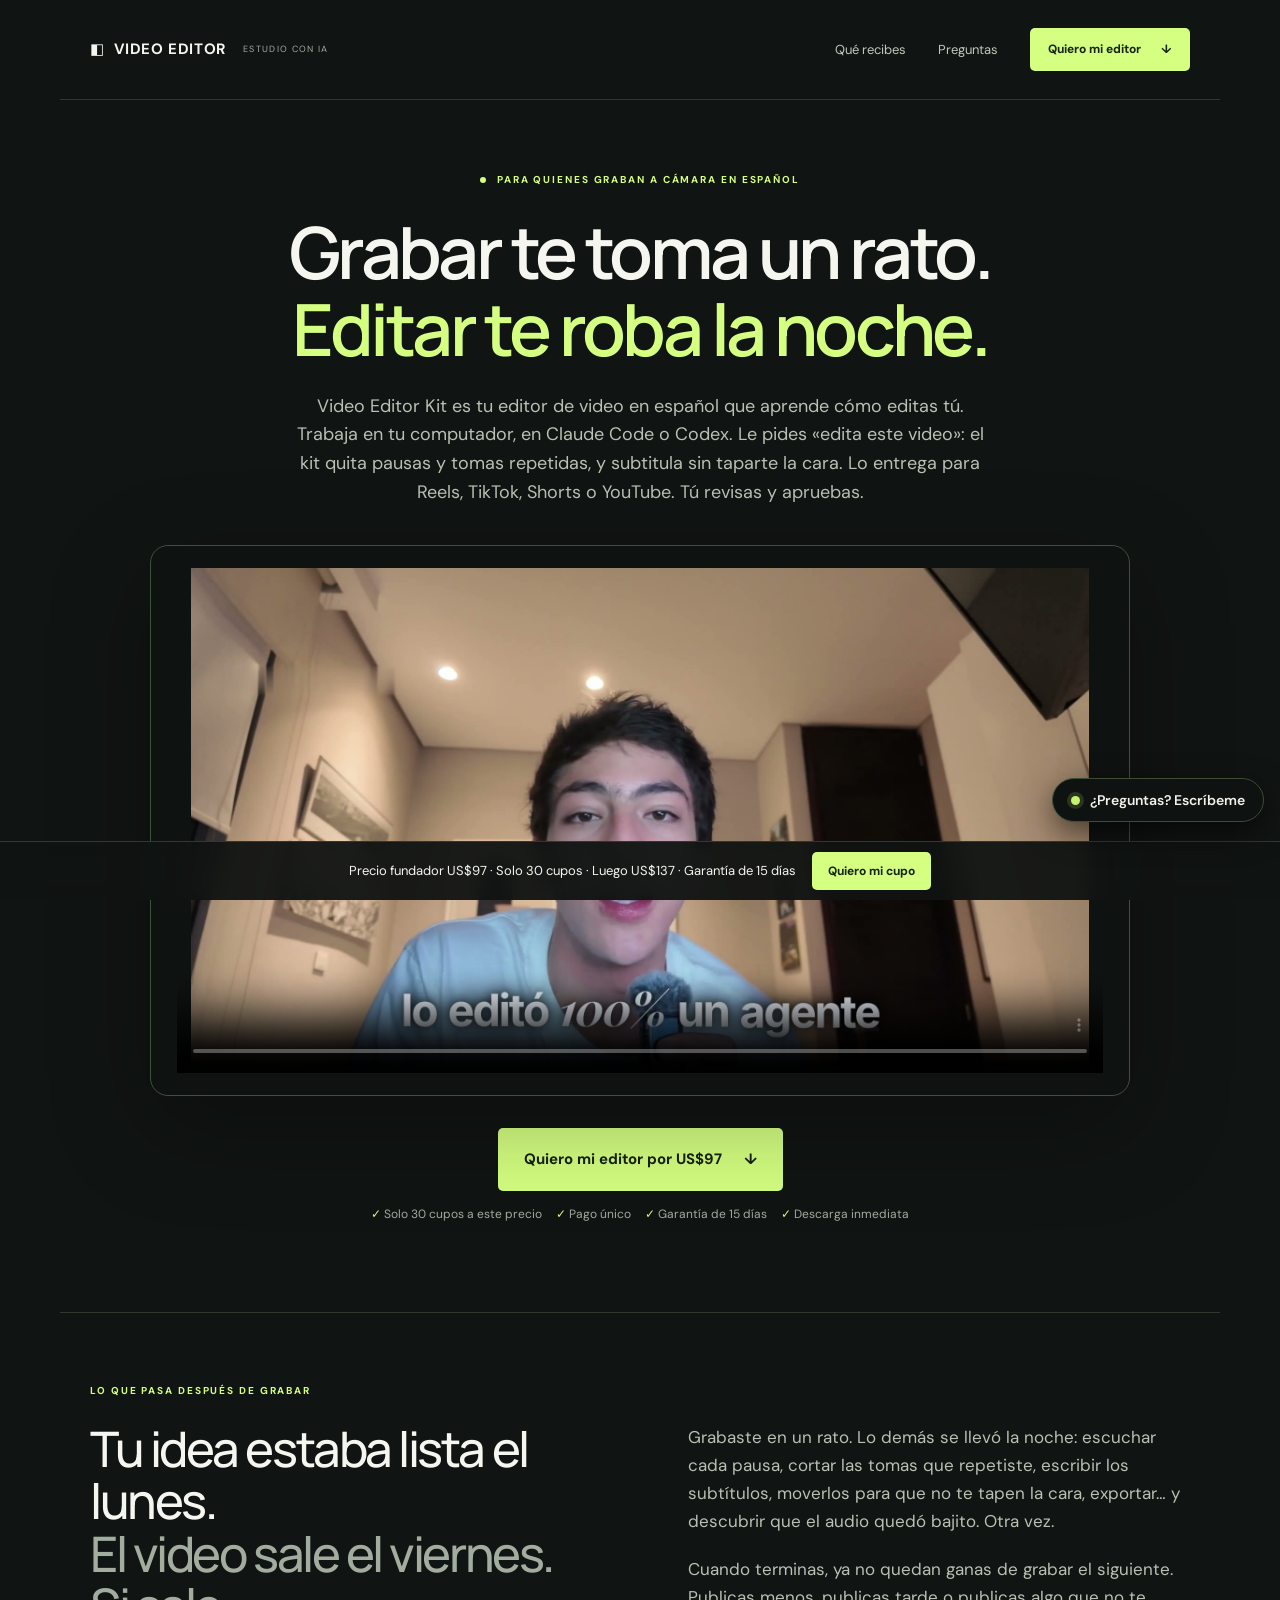
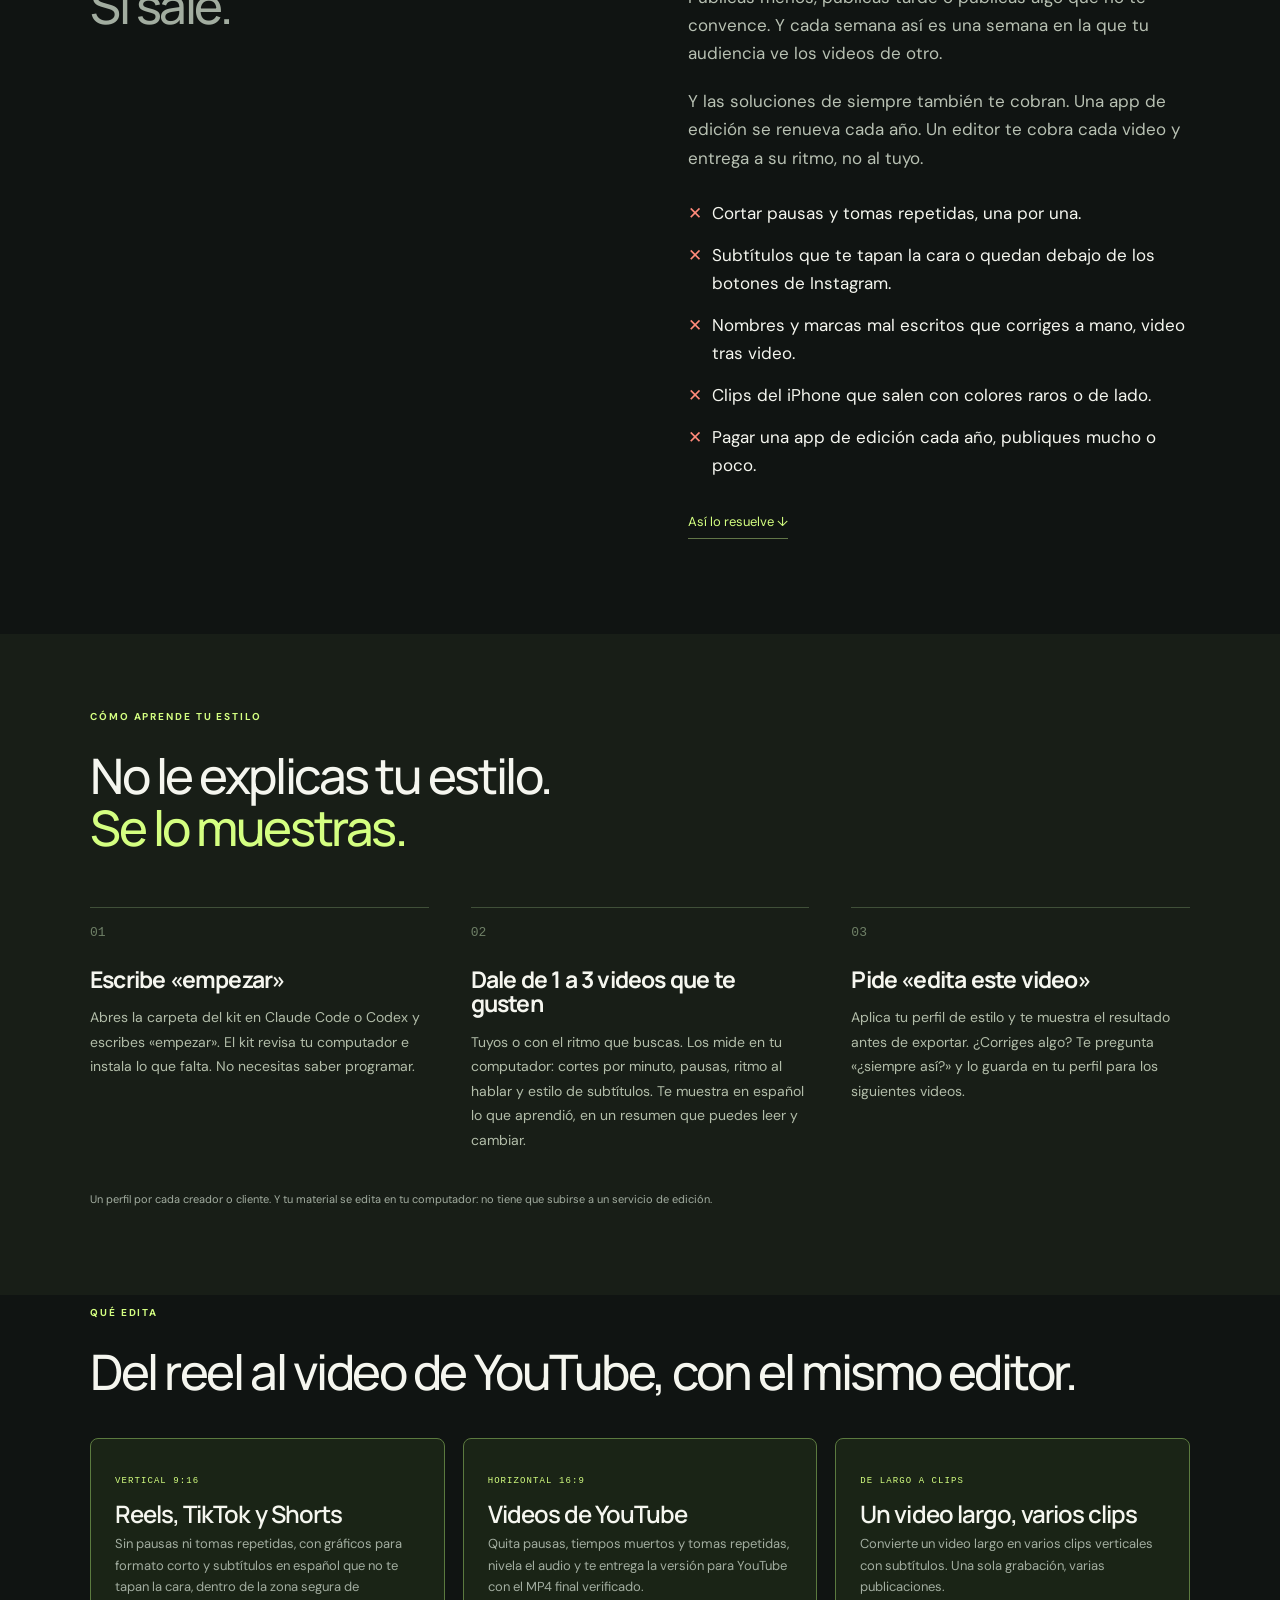
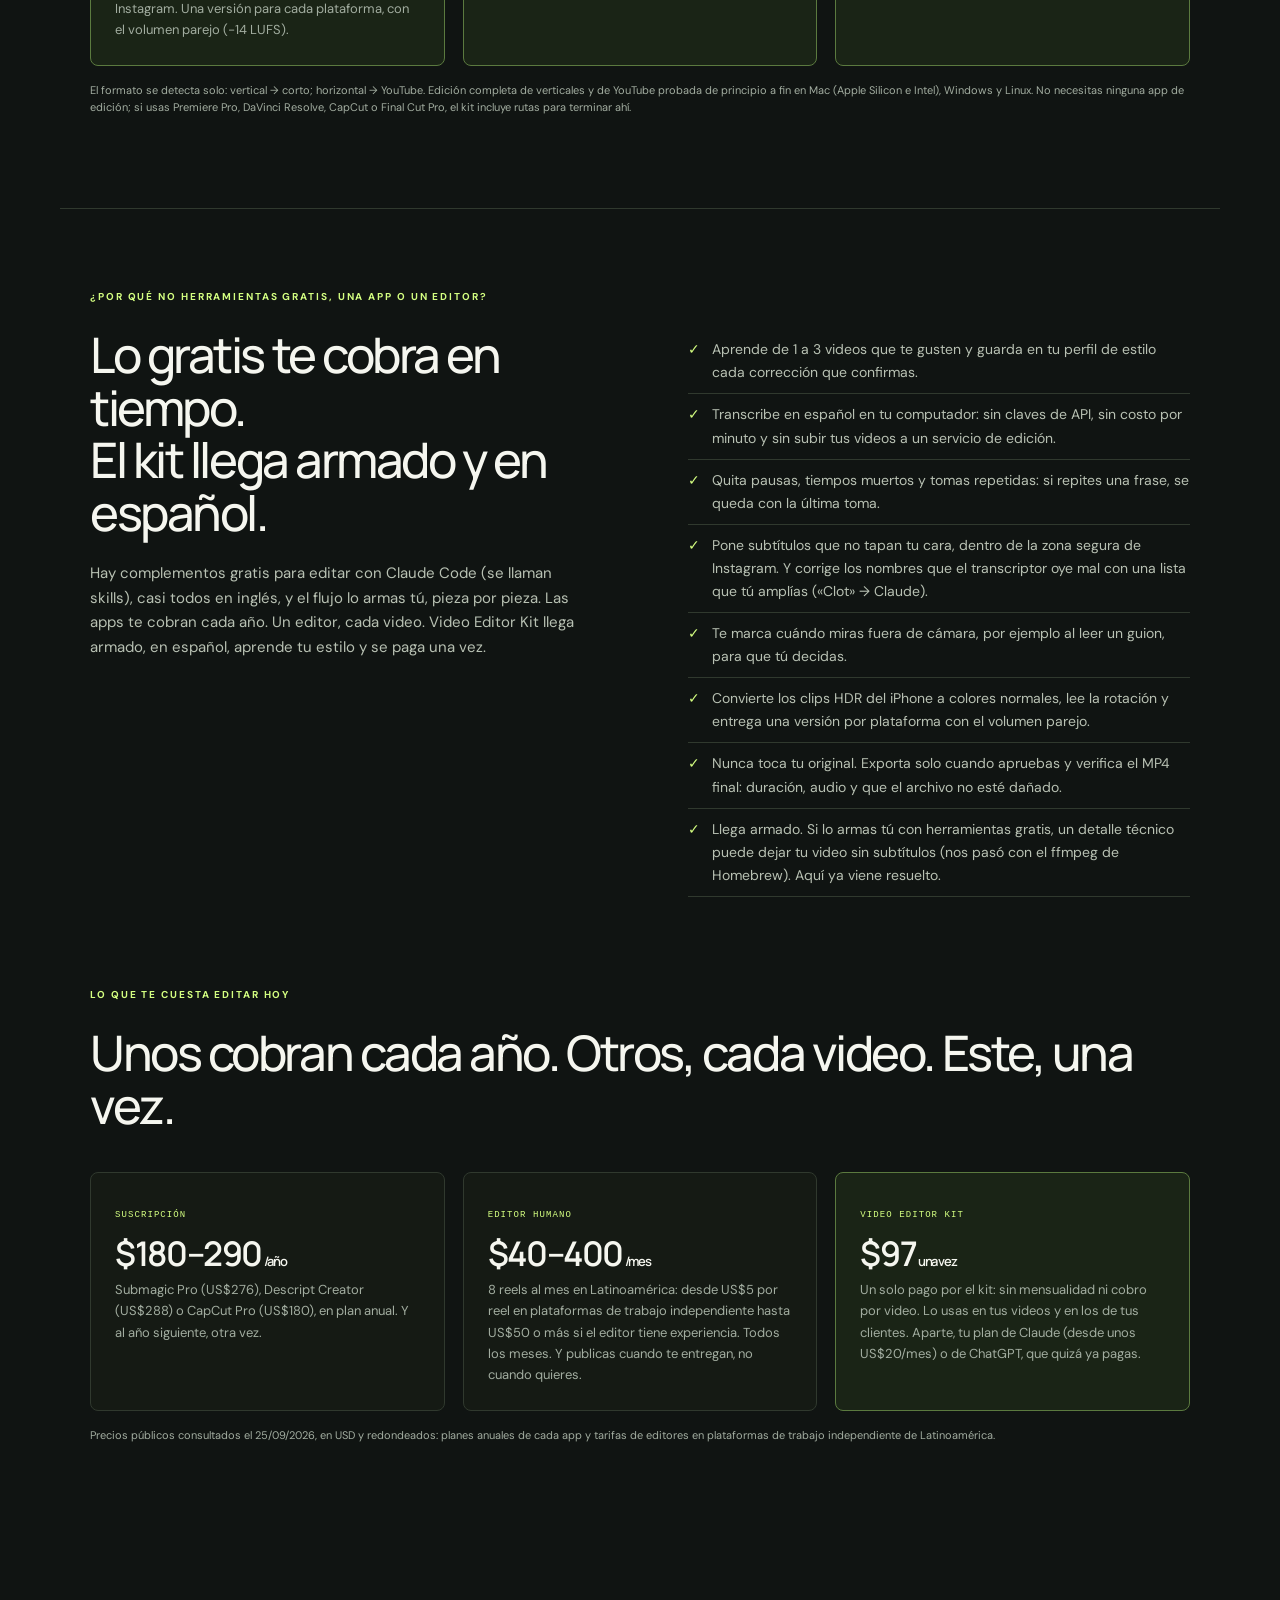
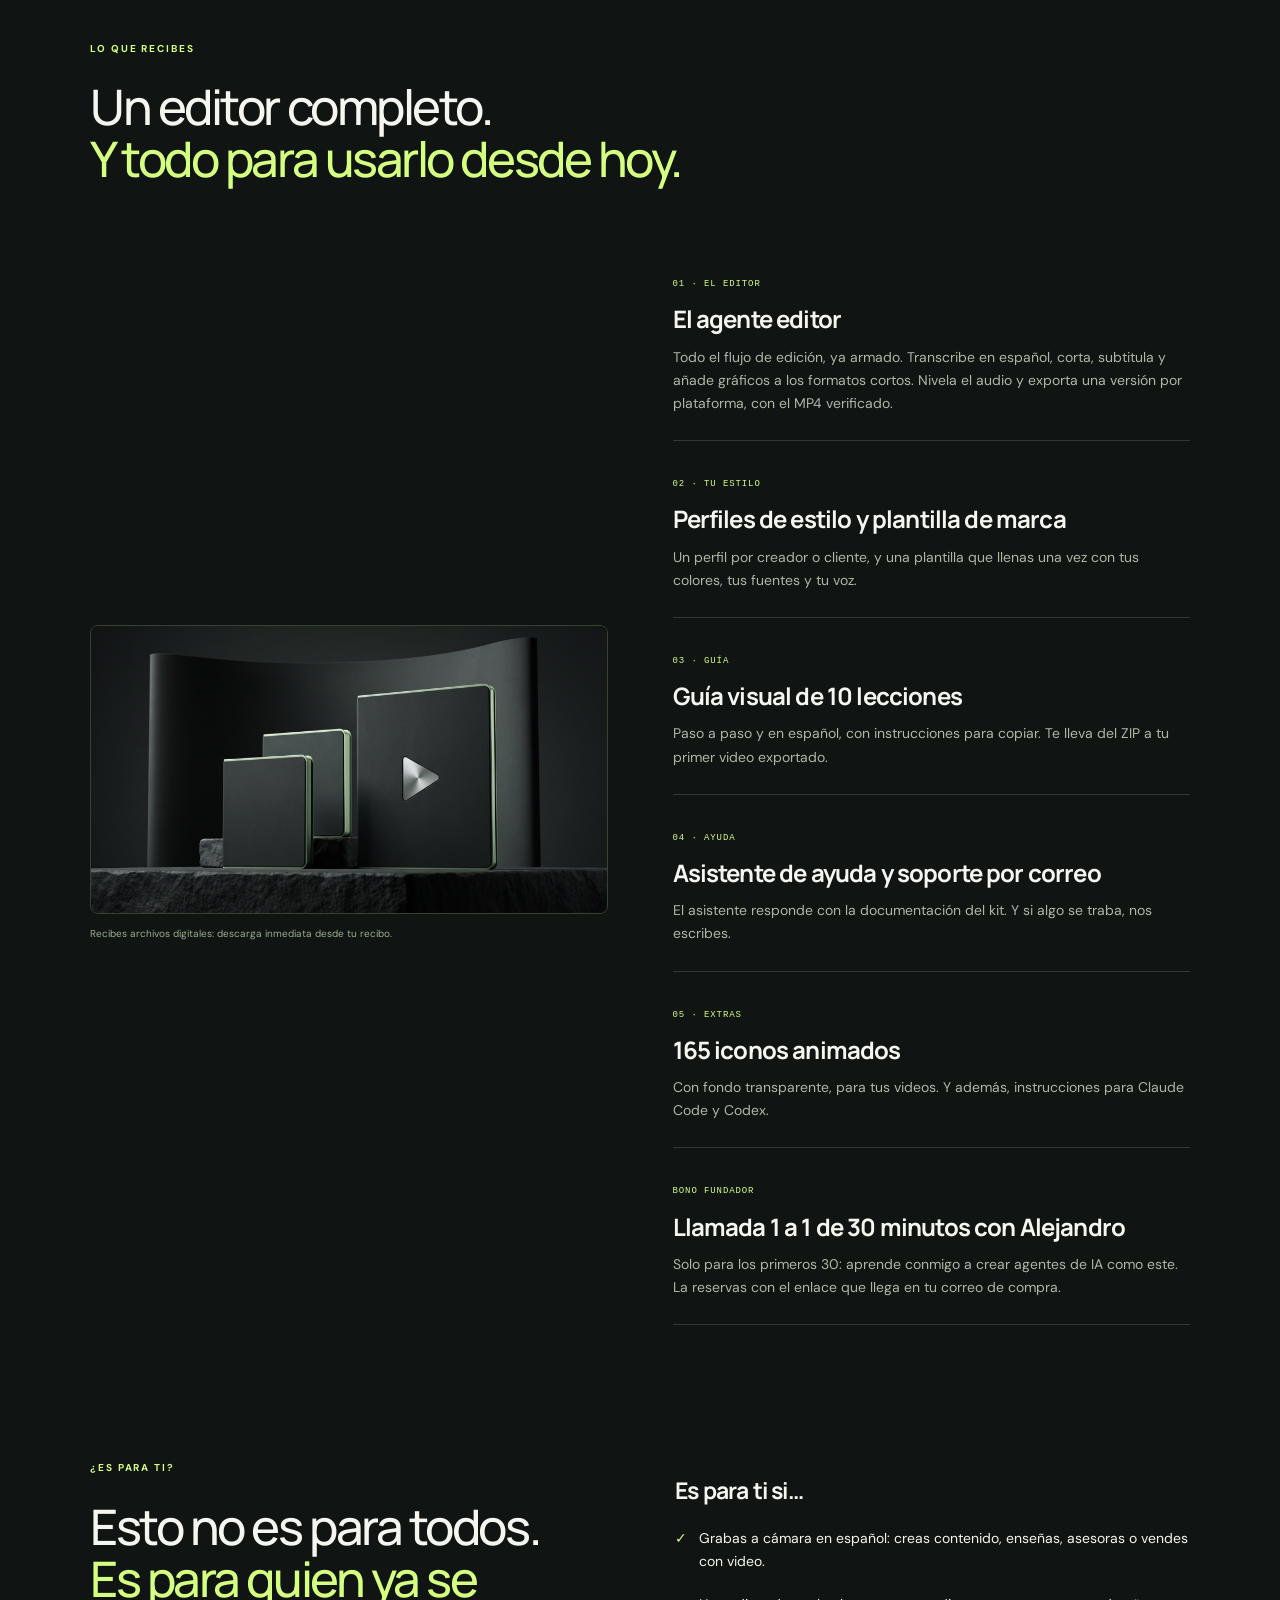
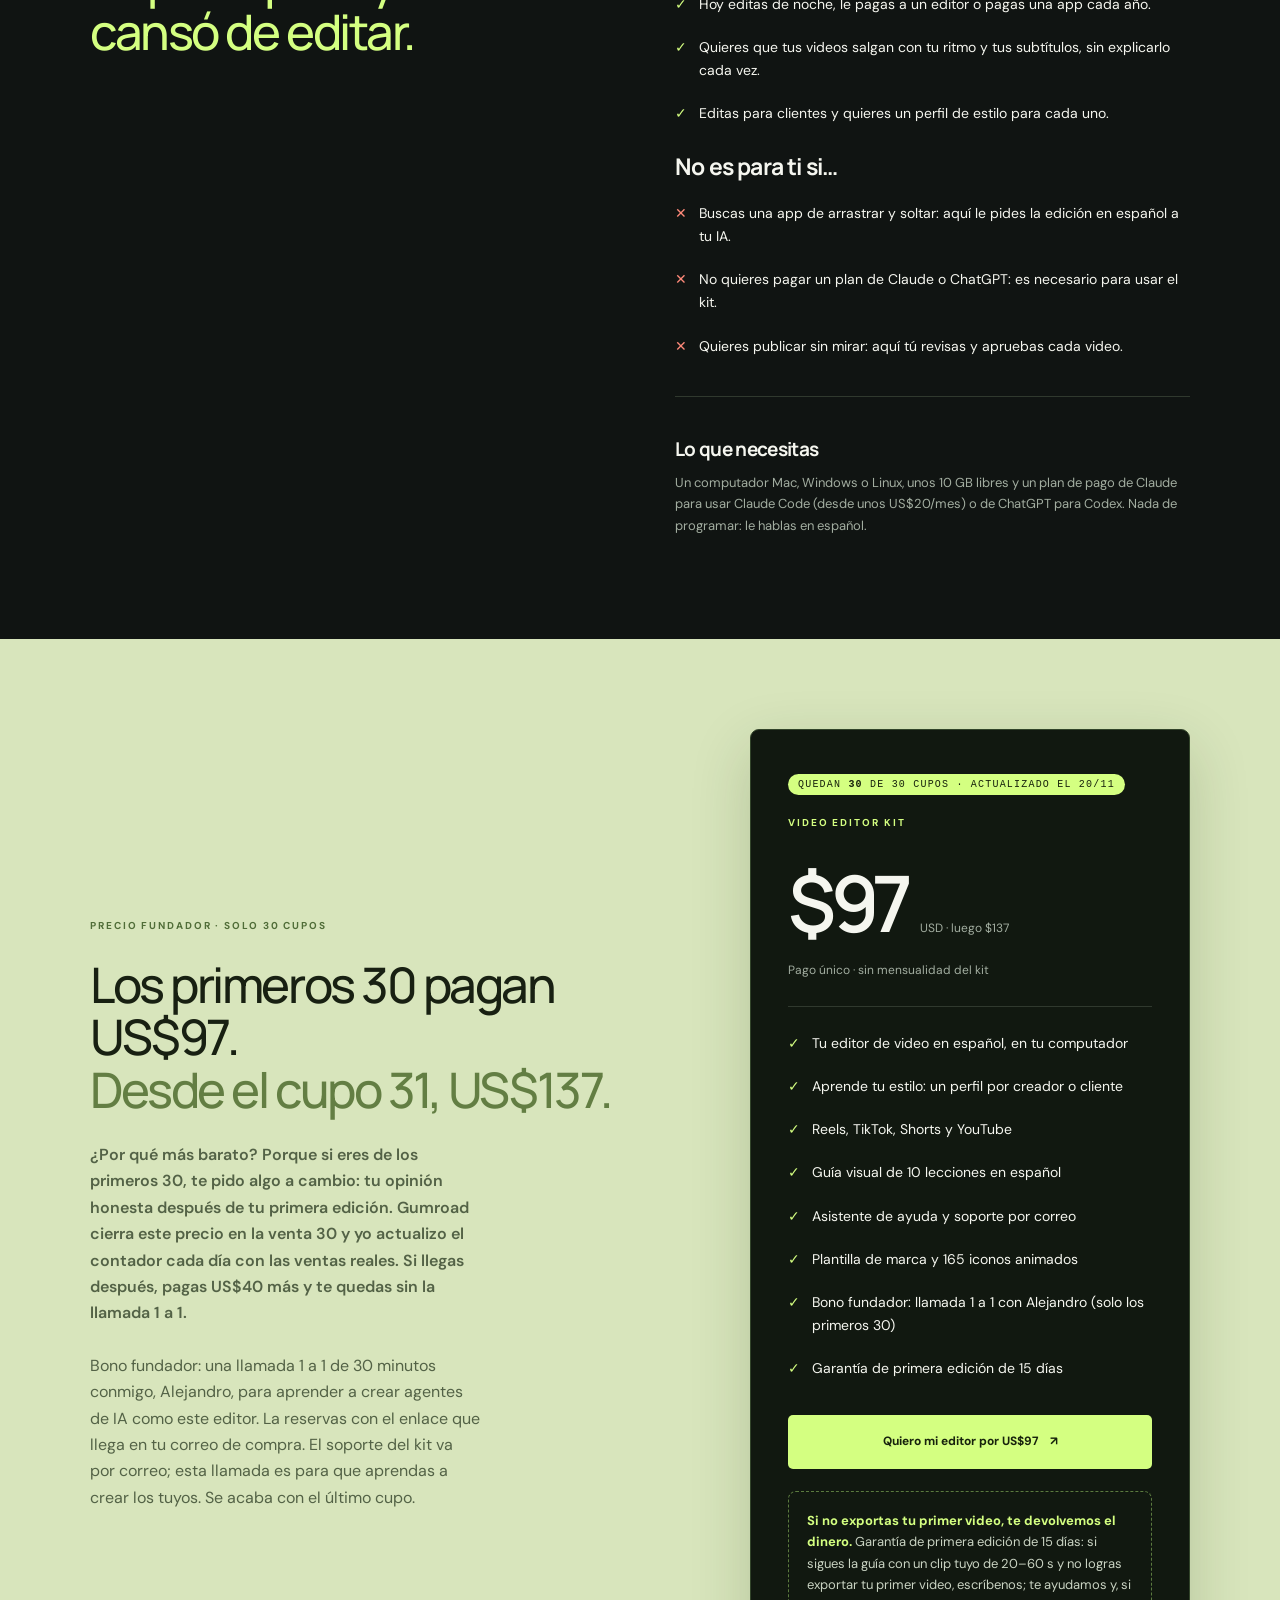
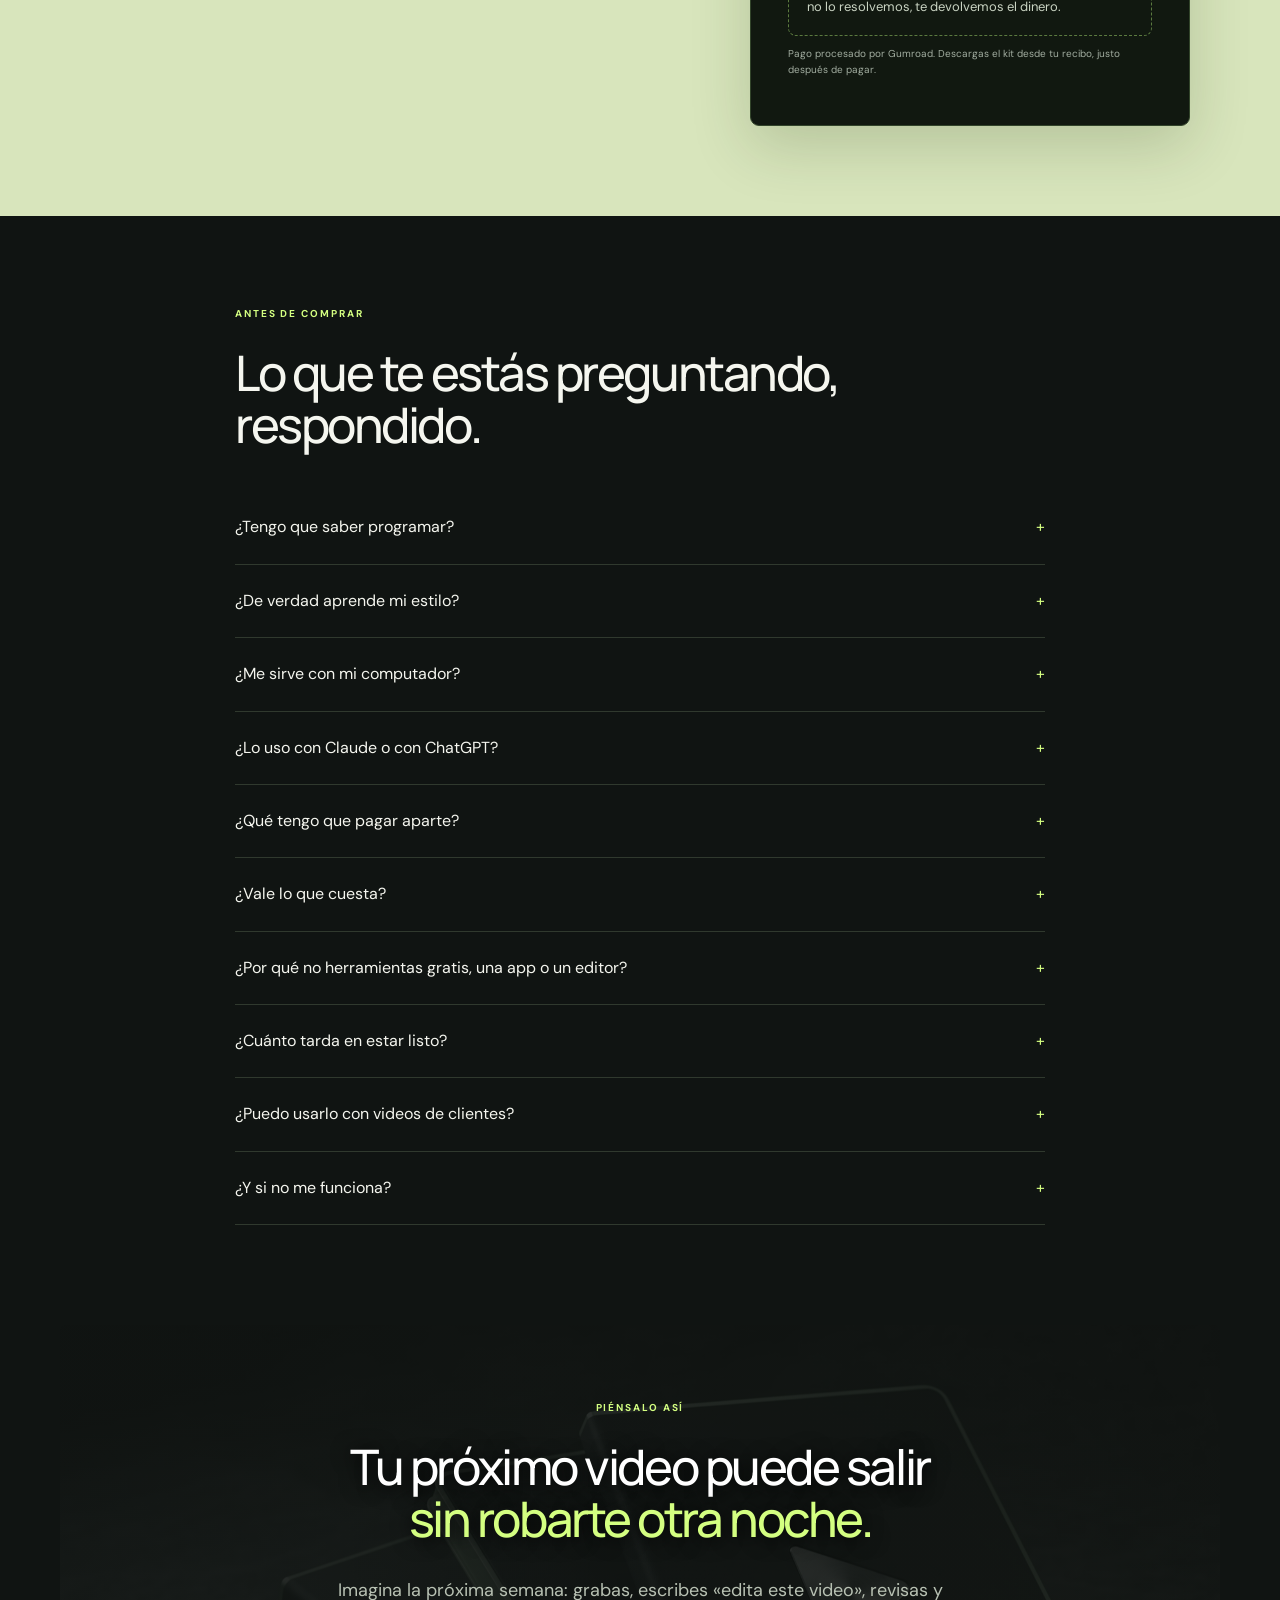
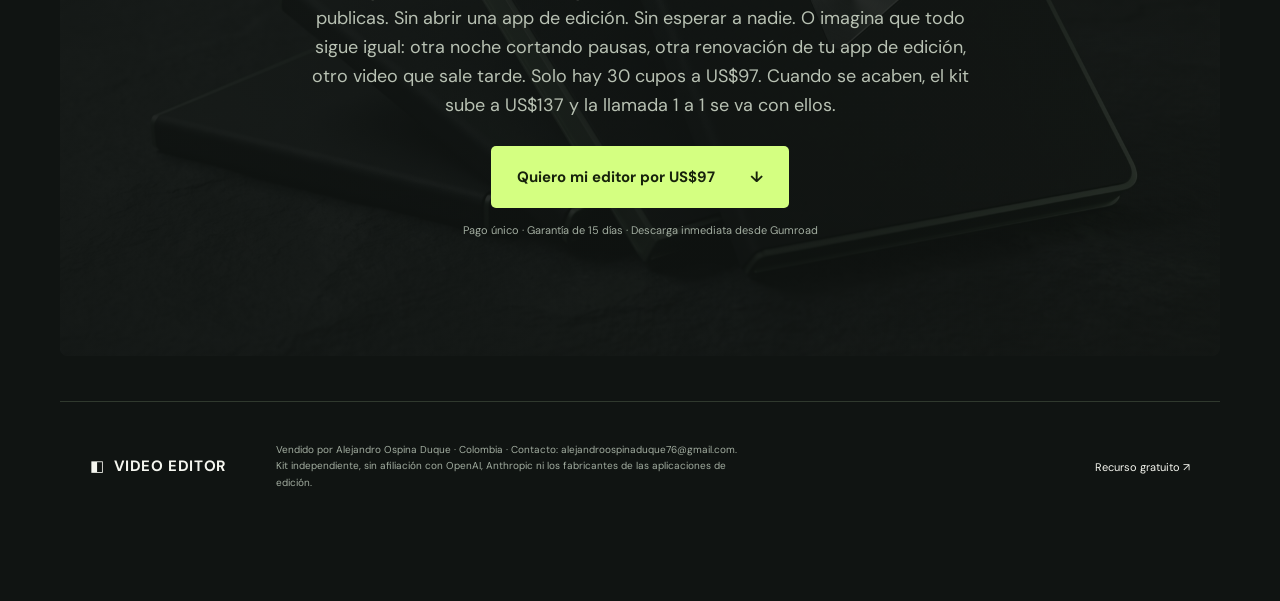
==== index.html @ 994eb86f "Update founder slot counter (daily, from Gumroad)" ====
<!doctype html><html lang="es"><head><meta charset="utf-8"><meta name="kit-version" content="1.4"><meta name="verified-platforms" content="mac-apple-silicon,mac-intel,windows,linux"><meta name="viewport" content="width=device-width,initial-scale=1"><meta name="description" content="Convierte tu Claude Code en un editor de video en español (Reels, TikTok, Shorts y YouTube): quita pausas, pone subtítulos sin tapar tu cara y verifica el archivo final. En tu computador. Pago único."><title>Video Editor Kit — Editor de video en español para Claude Code</title><link rel="canonical" href="https://alejandroospinaduque76-cmd.github.io/video-editor-kit/"><meta property="og:type" content="website"><meta property="og:locale" content="es_ES"><meta property="og:title" content="Video Editor Kit — Tu Claude Code ya puede editar tus videos. En español."><meta property="og:description" content="Agente editor, guía visual y ayuda de uso para Claude Code. Precio fundador $97 USD para los primeros 30 compradores. Probado con un clip real en español."><meta property="og:url" content="https://alejandroospinaduque76-cmd.github.io/video-editor-kit/"><meta property="og:image" content="https://alejandroospinaduque76-cmd.github.io/video-editor-kit/assets/og-cover.jpg"><meta name="twitter:card" content="summary_large_image"><link rel="stylesheet" href="assets/site.css"><link rel="icon" href="data:image/svg+xml,%3Csvg xmlns='http://www.w3.org/2000/svg' viewBox='0 0 32 32'%3E%3Crect width='32' height='32' rx='8' fill='%23101412'/%3E%3Cpath d='M11 8l13 8-13 8z' fill='%23d4ff81'/%3E%3C/svg%3E"><style>
.why{padding-top:80px;padding-bottom:80px;border-top:1px solid var(--line)}.why .split p{font-size:15px}.why ul{list-style:none;padding:0;margin:0;font-size:14px;color:#b8c1b3}.why li{padding:9px 0 9px 24px;position:relative;border-bottom:1px solid var(--line)}.why li:before{content:'✓';position:absolute;left:0;color:var(--accent)}
.cost{padding-top:10px;padding-bottom:80px}.cost-grid{display:grid;grid-template-columns:repeat(3,1fr);gap:18px;margin-top:40px}.cost-grid article{border:1px solid var(--line);border-radius:8px;padding:24px;background:#151a14}.cost-grid article.us{border-color:#5b7a3f;background:#1a2416}.cost-grid b{display:block;font:600 34px/1.1 Manrope,sans-serif;letter-spacing:-.04em;margin:10px 0 6px}.cost-grid span{font:9px monospace;letter-spacing:.12em;color:var(--accent)}.cost-grid p{font-size:13px;color:var(--muted);margin:0}
.founder{display:inline-block;margin:0 0 6px;font:10px monospace;letter-spacing:.12em;color:#17220c;background:var(--accent);padding:5px 10px;border-radius:30px}
.pay-alt{display:block;text-align:center;margin-top:12px;font-size:13px;color:var(--accent);border:1px solid #4d6639;border-radius:5px;padding:13px}
.guarantee{margin-top:22px;padding:18px;border:1px dashed #5b7a3f;border-radius:8px;font-size:13px;color:#c9d3c2}.guarantee b{color:var(--accent)}
.tiers{padding-top:80px;padding-bottom:80px}.tier-grid{display:grid;grid-template-columns:repeat(3,1fr);gap:18px;margin-top:40px}.tier-grid article{border:1px solid var(--line);border-radius:9px;padding:28px;display:flex;flex-direction:column;background:#151a14}.tier-grid article.main{border-color:#6e9a45}.tier-grid .t-price{font:600 44px/1.1 Manrope,sans-serif;letter-spacing:-.05em;margin:14px 0 4px}.tier-grid .t-price small{font-size:12px;color:var(--muted);letter-spacing:0;margin-left:6px}.tier-grid ul{list-style:none;padding:0;margin:18px 0 24px;font-size:13px;color:#b8c1b3;flex:1}.tier-grid li{padding:6px 0 6px 20px;position:relative}.tier-grid li:before{content:'✓';position:absolute;left:0;color:var(--accent)}.tier-grid .button{font-size:12px;padding:15px 12px;gap:10px}.tier-grid .for{font-size:12px;color:var(--muted);margin:0}
.req-price{font-size:12px;color:#c7d1bf;border-top:1px solid var(--line);padding-top:14px;margin-top:14px;line-height:1.6}
@media(max-width:800px){.cost-grid,.tier-grid{grid-template-columns:1fr}.why,.tiers{padding-top:55px;padding-bottom:55px}.cost{padding-bottom:55px}}
@media(max-width:400px){.vsl-bottom{font-size:10px!important;line-height:1.4}.vsl-top{font-size:8px!important}}
</style><style id="copy-v3">
.sticky-buy{position:fixed;left:0;right:0;bottom:0;z-index:60;display:flex;align-items:center;justify-content:center;gap:16px;padding:10px 16px;background:rgba(16,20,18,.95);-webkit-backdrop-filter:blur(8px);backdrop-filter:blur(8px);border-top:1px solid var(--line);font-size:13px;line-height:1.35;color:var(--text)}
.sticky-buy b{color:var(--accent)}
.sticky-buy .button.small{padding:11px 16px;white-space:nowrap;gap:10px}
body.has-sticky{padding-bottom:66px}
body.has-sticky .vek-chat{bottom:78px}
.hero-cta .micro{display:flex;flex-wrap:wrap;justify-content:center;gap:6px 14px;margin-top:14px;font-size:12px;color:var(--muted)}
.hero-cta .micro span:before{content:'✓ ';color:var(--accent)}
.tension ul.pains{list-style:none;padding:0;margin:20px 0}
.tension ul.pains li{padding:7px 0 7px 24px;position:relative}
.tension ul.pains li:before{content:'✕';position:absolute;left:0;color:#ff8a7a}
.checks.no li:before{content:'✕';color:#ff8a7a}
.fit h3{margin-top:18px}
.last .lead{margin:18px auto 26px;max-width:660px}
.last .fine{margin-top:14px}
.offer-copy.urgent{font-weight:600}
@media (max-width:640px){.sticky-buy{font-size:12px;gap:10px;justify-content:space-between}.sticky-buy span{flex:1}body.has-sticky .vek-chat{bottom:74px}}
</style></head><body class="has-sticky">
<header class="nav wrap"><a class="brand" href="#">◧ <b>VIDEO EDITOR</b><span>ESTUDIO CON IA</span></a><a class="nav-link" href="#incluye">Qué recibes</a><a class="nav-link" href="#preguntas">Preguntas</a><a class="button small" href="#oferta">Quiero mi editor <span>↓</span></a></header>
<main><section class="hero wrap"><p class="eyebrow"><i></i> PARA QUIENES GRABAN A CÁMARA EN ESPAÑOL</p><h1>Grabar te toma un rato.<br><em>Editar te roba la noche.</em></h1><p class="lead">Video Editor Kit es tu editor de video en español que aprende cómo editas tú. Trabaja en tu computador, en Claude Code o Codex. Le pides «edita este video»: el kit quita pausas y tomas repetidas, y subtitula sin taparte la cara. Lo entrega para Reels, TikTok, Shorts o YouTube. Tú revisas y apruebas.</p><video class="vsl" controls playsinline preload="metadata" poster="assets/vsl-poster.jpg" src="assets/vsl.mp4" style="width:100%;height:auto;border-radius:18px;background:#0E1210"></video><div class="hero-cta"><a class="button" href="#oferta">Quiero mi editor por US$97 <span>↓</span></a><p class="micro"><span>Solo 30 cupos a este precio</span><span>Pago único</span><span>Garantía de 15 días</span><span>Descarga inmediata</span></p></div></section><section class="tension wrap"><p class="eyebrow">LO QUE PASA DESPUÉS DE GRABAR</p><div class="split"><h2>Tu idea estaba lista el lunes.<br><span class="muted">El video sale el viernes. Si sale.</span></h2><div><p>Grabaste en un rato. Lo demás se llevó la noche: escuchar cada pausa, cortar las tomas que repetiste, escribir los subtítulos, moverlos para que no te tapen la cara, exportar… y descubrir que el audio quedó bajito. Otra vez.</p><p>Cuando terminas, ya no quedan ganas de grabar el siguiente. Publicas menos, publicas tarde o publicas algo que no te convence. Y cada semana así es una semana en la que tu audiencia ve los videos de otro.</p><p>Y las soluciones de siempre también te cobran. Una app de edición se renueva cada año. Un editor te cobra cada video y entrega a su ritmo, no al tuyo.</p><ul class="pains"><li>Cortar pausas y tomas repetidas, una por una.</li><li>Subtítulos que te tapan la cara o quedan debajo de los botones de Instagram.</li><li>Nombres y marcas mal escritos que corriges a mano, video tras video.</li><li>Clips del iPhone que salen con colores raros o de lado.</li><li>Pagar una app de edición cada año, publiques mucho o poco.</li></ul><a class="text-link" href="#estilo">Así lo resuelve <span>↓</span></a></div></div></section><section class="method" id="estilo"><div class="wrap"><p class="eyebrow">CÓMO APRENDE TU ESTILO</p><h2>No le explicas tu estilo.<br><em>Se lo muestras.</em></h2><div class="steps"><article><span class="num">01</span><h3>Escribe «empezar»</h3><p>Abres la carpeta del kit en Claude Code o Codex y escribes «empezar». El kit revisa tu computador e instala lo que falta. No necesitas saber programar.</p></article><article><span class="num">02</span><h3>Dale de 1 a 3 videos que te gusten</h3><p>Tuyos o con el ritmo que buscas. Los mide en tu computador: cortes por minuto, pausas, ritmo al hablar y estilo de subtítulos. Te muestra en español lo que aprendió, en un resumen que puedes leer y cambiar.</p></article><article><span class="num">03</span><h3>Pide «edita este video»</h3><p>Aplica tu perfil de estilo y te muestra el resultado antes de exportar. ¿Corriges algo? Te pregunta «¿siempre así?» y lo guarda en tu perfil para los siguientes videos.</p></article></div><p class="fine">Un perfil por cada creador o cliente. Y tu material se edita en tu computador: no tiene que subirse a un servicio de edición.</p></div></section><section class="cost wrap" id="formatos"><p class="eyebrow">QUÉ EDITA</p><h2>Del reel al video de YouTube, con el mismo editor.</h2><div class="cost-grid"><article class="us"><span>VERTICAL 9:16</span><b style="font-size:24px">Reels, TikTok y Shorts</b><p>Sin pausas ni tomas repetidas, con gráficos para formato corto y subtítulos en español que no te tapan la cara, dentro de la zona segura de Instagram. Una versión para cada plataforma, con el volumen parejo (−14 LUFS).</p></article><article class="us"><span>HORIZONTAL 16:9</span><b style="font-size:24px">Videos de YouTube</b><p>Quita pausas, tiempos muertos y tomas repetidas, nivela el audio y te entrega la versión para YouTube con el MP4 final verificado.</p></article><article class="us"><span>DE LARGO A CLIPS</span><b style="font-size:24px">Un video largo, varios clips</b><p>Convierte un video largo en varios clips verticales con subtítulos. Una sola grabación, varias publicaciones.</p></article></div><p class="fine" style="margin-top:16px">El formato se detecta solo: vertical → corto; horizontal → YouTube. Edición completa de verticales y de YouTube probada de principio a fin en Mac (Apple Silicon e Intel), Windows y Linux. No necesitas ninguna app de edición; si usas Premiere Pro, DaVinci Resolve, CapCut o Final Cut Pro, el kit incluye rutas para terminar ahí.</p></section><section class="why wrap" id="por-que"><p class="eyebrow">¿POR QUÉ NO HERRAMIENTAS GRATIS, UNA APP O UN EDITOR?</p><div class="split"><div><h2>Lo gratis te cobra en tiempo.<br>El kit llega armado y en español.</h2><p class="muted" style="margin-top:22px">Hay complementos gratis para editar con Claude Code (se llaman skills), casi todos en inglés, y el flujo lo armas tú, pieza por pieza. Las apps te cobran cada año. Un editor, cada video. Video Editor Kit llega armado, en español, aprende tu estilo y se paga una vez.</p></div><ul><li>Aprende de 1 a 3 videos que te gusten y guarda en tu perfil de estilo cada corrección que confirmas.</li><li>Transcribe en español en tu computador: sin claves de API, sin costo por minuto y sin subir tus videos a un servicio de edición.</li><li>Quita pausas, tiempos muertos y tomas repetidas: si repites una frase, se queda con la última toma.</li><li>Pone subtítulos que no tapan tu cara, dentro de la zona segura de Instagram. Y corrige los nombres que el transcriptor oye mal con una lista que tú amplías («Clot» → Claude).</li><li>Te marca cuándo miras fuera de cámara, por ejemplo al leer un guion, para que tú decidas.</li><li>Convierte los clips HDR del iPhone a colores normales, lee la rotación y entrega una versión por plataforma con el volumen parejo.</li><li>Nunca toca tu original. Exporta solo cuando apruebas y verifica el MP4 final: duración, audio y que el archivo no esté dañado.</li><li>Llega armado. Si lo armas tú con herramientas gratis, un detalle técnico puede dejar tu video sin subtítulos (nos pasó con el ffmpeg de Homebrew). Aquí ya viene resuelto.</li></ul></div></section><section class="cost wrap"><p class="eyebrow">LO QUE TE CUESTA EDITAR HOY</p><h2>Unos cobran cada año. Otros, cada video. Este, una vez.</h2><div class="cost-grid"><article><span>SUSCRIPCIÓN</span><b>$180–290<small style="font-size:13px">&nbsp;/año</small></b><p>Submagic Pro (US$276), Descript Creator (US$288) o CapCut Pro (US$180), en plan anual. Y al año siguiente, otra vez.</p></article><article><span>EDITOR HUMANO</span><b>$40–400<small style="font-size:13px">&nbsp;/mes</small></b><p>8 reels al mes en Latinoamérica: desde US$5 por reel en plataformas de trabajo independiente hasta US$50 o más si el editor tiene experiencia. Todos los meses. Y publicas cuando te entregan, no cuando quieres.</p></article><article class="us"><span>VIDEO EDITOR KIT</span><b>$97<small style="font-size:13px">&nbsp;una vez</small></b><p>Un solo pago por el kit: sin mensualidad ni cobro por video. Lo usas en tus videos y en los de tus clientes. Aparte, tu plan de Claude (desde unos US$20/mes) o de ChatGPT, que quizá ya pagas.</p></article></div><p class="fine" style="margin-top:16px">Precios públicos consultados el 25/09/2026, en USD y redondeados: planes anuales de cada app y tarifas de editores en plataformas de trabajo independiente de Latinoamérica.</p></section><section class="included wrap" id="incluye"><p class="eyebrow">LO QUE RECIBES</p><h2>Un editor completo.<br><em>Y todo para usarlo desde hoy.</em></h2><div class="deliverable"><figure class="product-visual"><img src="assets/higgsfield-kit.jpg" alt="Las piezas de Video Editor Kit" width="1800" height="1005" loading="lazy"><figcaption>Recibes archivos digitales: descarga inmediata desde tu recibo.</figcaption></figure><div class="stack"><article><span>01 · EL EDITOR</span><h3>El agente editor</h3><p>Todo el flujo de edición, ya armado. Transcribe en español, corta, subtitula y añade gráficos a los formatos cortos. Nivela el audio y exporta una versión por plataforma, con el MP4 verificado.</p></article><article><span>02 · TU ESTILO</span><h3>Perfiles de estilo y plantilla de marca</h3><p>Un perfil por creador o cliente, y una plantilla que llenas una vez con tus colores, tus fuentes y tu voz.</p></article><article><span>03 · GUÍA</span><h3>Guía visual de 10 lecciones</h3><p>Paso a paso y en español, con instrucciones para copiar. Te lleva del ZIP a tu primer video exportado.</p></article><article><span>04 · AYUDA</span><h3>Asistente de ayuda y soporte por correo</h3><p>El asistente responde con la documentación del kit. Y si algo se traba, nos escribes.</p></article><article><span>05 · EXTRAS</span><h3>165 iconos animados</h3><p>Con fondo transparente, para tus videos. Y además, instrucciones para Claude Code y Codex.</p></article><article><span>BONO FUNDADOR</span><h3>Llamada 1 a 1 de 30 minutos con Alejandro</h3><p>Solo para los primeros 30: aprende conmigo a crear agentes de IA como este. La reservas con el enlace que llega en tu correo de compra.</p></article></div></div></section><section class="fit wrap"><div><p class="eyebrow">¿ES PARA TI?</p><h2>Esto no es para todos.<br><em>Es para quien ya se cansó de editar.</em></h2></div><div><h3>Es para ti si…</h3><ul class="checks"><li>Grabas a cámara en español: creas contenido, enseñas, asesoras o vendes con video.</li><li>Hoy editas de noche, le pagas a un editor o pagas una app cada año.</li><li>Quieres que tus videos salgan con tu ritmo y tus subtítulos, sin explicarlo cada vez.</li><li>Editas para clientes y quieres un perfil de estilo para cada uno.</li></ul><h3>No es para ti si…</h3><ul class="checks no"><li>Buscas una app de arrastrar y soltar: aquí le pides la edición en español a tu IA.</li><li>No quieres pagar un plan de Claude o ChatGPT: es necesario para usar el kit.</li><li>Quieres publicar sin mirar: aquí tú revisas y apruebas cada video.</li></ul><div class="requirements"><h3>Lo que necesitas</h3><p>Un computador Mac, Windows o Linux, unos 10 GB libres y un plan de pago de Claude para usar Claude Code (desde unos US$20/mes) o de ChatGPT para Codex. Nada de programar: le hablas en español.</p></div></div></section><section class="offer-section" id="oferta"><div class="wrap offer-grid"><div><p class="eyebrow">PRECIO FUNDADOR · SOLO 30 CUPOS</p><h2>Los primeros 30 pagan US$97.<br><em>Desde el cupo 31, US$137.</em></h2><p class="offer-copy urgent">¿Por qué más barato? Porque si eres de los primeros 30, te pido algo a cambio: tu opinión honesta después de tu primera edición. Gumroad cierra este precio en la venta 30 y yo actualizo el contador cada día con las ventas reales. Si llegas después, pagas US$40 más y te quedas sin la llamada 1 a 1.</p><p class="offer-copy bono">Bono fundador: una llamada 1 a 1 de 30 minutos conmigo, Alejandro, para aprender a crear agentes de IA como este editor. La reservas con el enlace que llega en tu correo de compra. El soporte del kit va por correo; esta llamada es para que aprendas a crear los tuyos. Se acaba con el último cupo.</p></div><div class="price-card"><span class="founder">QUEDAN <b data-cupos>30</b> DE 30 CUPOS · ACTUALIZADO EL <span data-cupos-fecha>20/11</span></span><span class="eyebrow" style="display:block;margin-top:14px">VIDEO EDITOR KIT</span><div class="price">$97<span>USD · luego $137</span></div><p>Pago único · sin mensualidad del kit</p><ul class="checks"><li>Tu editor de video en español, en tu computador</li><li>Aprende tu estilo: un perfil por creador o cliente</li><li>Reels, TikTok, Shorts y YouTube</li><li>Guía visual de 10 lecciones en español</li><li>Asistente de ayuda y soporte por correo</li><li>Plantilla de marca y 165 iconos animados</li><li>Bono fundador: llamada 1 a 1 con Alejandro (solo los primeros 30)</li><li>Garantía de primera edición de 15 días</li></ul><a class="button full" href="https://gumroad.com/checkout?product=bkxlfg&amp;quantity=1">Quiero mi editor por US$97 <span>↗</span></a><div class="guarantee"><b>Si no exportas tu primer video, te devolvemos el dinero.</b> Garantía de primera edición de 15 días: si sigues la guía con un clip tuyo de 20–60 s y no logras exportar tu primer video, escríbenos; te ayudamos y, si no lo resolvemos, te devolvemos el dinero.</div><p class="fine">Pago procesado por Gumroad. Descargas el kit desde tu recibo, justo después de pagar.</p></div></div></section><section class="faq wrap" id="preguntas"><p class="eyebrow">ANTES DE COMPRAR</p><h2>Lo que te estás preguntando, respondido.</h2><details><summary>¿Tengo que saber programar?</summary><p>No. Abres la carpeta del kit en Claude Code o Codex, escribes «empezar» y desde ahí le hablas en español, como le hablarías a tu editor: «edita este video». El kit revisa tu computador e instala lo que falte, y la guía visual te lleva paso a paso con instrucciones para copiar y pegar.</p></details><details><summary>¿De verdad aprende mi estilo?</summary><p>Sí. No le describes tu estilo: le das de 1 a 3 videos que te gusten y mide sus cortes por minuto, sus pausas, el ritmo al hablar y los subtítulos. Te lo resume en español para que lo leas y lo ajustes. Y cada vez que corriges algo y confirmas «siempre así», lo recuerda.</p></details><details><summary>¿Me sirve con mi computador?</summary><p>La edición completa de videos verticales y de YouTube está probada de principio a fin en Mac (Apple Silicon e Intel), Windows y Linux. Necesitas unos 10 GB libres. Al escribir «empezar», el kit revisa tu equipo e instala lo que falte. ¿Grabas con iPhone? El kit convierte el HDR a colores normales y lee la rotación. Y si no logras exportar tu primer video, te cubre la garantía de primera edición de 15 días.</p></details><details><summary>¿Lo uso con Claude o con ChatGPT?</summary><p>Con Claude, lo usas en Claude Code (plan de pago de Claude, desde unos US$20/mes). Con ChatGPT, en Codex (plan de pago de ChatGPT). No es el chat del navegador: abres la carpeta del kit en tu computador y le pides la edición en español. Codex: adaptación incluida; la prueba completa está en curso.</p></details><details><summary>¿Qué tengo que pagar aparte?</summary><p>Solo tu plan de Claude (desde unos US$20/mes) o de ChatGPT, si no lo tienes ya. La transcripción corre en tu computador con WhisperX: sin claves de API ni cobro por minuto. No necesitas ninguna app de edición; si ya usas Premiere Pro, DaVinci Resolve, CapCut o Final Cut Pro, el kit incluye rutas para terminar ahí.</p></details><details><summary>¿Vale lo que cuesta?</summary><p>Haz la cuenta. Un año de Submagic Pro, Descript Creator o CapCut Pro cuesta entre US$180 y US$290. Un editor en Latinoamérica cobra de US$5 a US$50 o más por reel, todos los meses. El kit se paga una vez y lo usas en todos tus videos, sin cobro por video ni por minuto; solo necesitas tu plan de Claude o ChatGPT, que quizá ya pagas. Y cada corrección que confirmas queda guardada en tu perfil.</p></details><details><summary>¿Por qué no herramientas gratis, una app o un editor?</summary><p>Los complementos gratis (skills) existen, casi todos en inglés, y el flujo lo armas tú: instalar, conectar, probar y arreglar lo que falla. Una app se paga cada año y un editor cobra cada video. El kit llega armado, en español, trabaja en tu computador y aprende cómo editas tú, con un solo pago.</p></details><details><summary>¿Cuánto tarda en estar listo?</summary><p>Lo descargas apenas pagas. Instalarlo son 3 pasos: descargas el ZIP desde tu recibo, lo descomprimes y abres la carpeta video-editor en Claude Code o Codex para escribir «empezar». El kit revisa tu computador e instala lo que falte. La primera edición descarga una sola vez unos 4,3 GB de modelos; las siguientes reutilizan lo descargado.</p></details><details><summary>¿Puedo usarlo con videos de clientes?</summary><p>Sí. Puedes editar material tuyo o de tus clientes y guardar un perfil de estilo para cada uno. Así cada cliente conserva su ritmo y sus subtítulos sin que tengas que explicarlo de nuevo en cada video.</p></details><details><summary>¿Y si no me funciona?</summary><p>Te cubre la garantía de primera edición de 15 días: si sigues la guía con un clip tuyo de 20–60 s y no logras exportar tu primer video, escríbenos; te ayudamos y, si no lo resolvemos, te devolvemos el dinero. Además tienes el asistente de ayuda y soporte por correo.</p></details></section><section class="last wrap"><img class="closing-art" src="assets/higgsfield-detail.jpg" alt="" width="1800" height="1005" loading="lazy"><p class="eyebrow">PIÉNSALO ASÍ</p><h2>Tu próximo video puede salir<br><em>sin robarte otra noche.</em></h2><p class="lead">Imagina la próxima semana: grabas, escribes «edita este video», revisas y publicas. Sin abrir una app de edición. Sin esperar a nadie. O imagina que todo sigue igual: otra noche cortando pausas, otra renovación de tu app de edición, otro video que sale tarde. Solo hay 30 cupos a US$97. Cuando se acaben, el kit sube a US$137 y la llamada 1 a 1 se va con ellos.</p><a class="button" href="#oferta">Quiero mi editor por US$97 <span>↓</span></a><p class="fine">Pago único · Garantía de 15 días · Descarga inmediata desde Gumroad</p></section></main><footer class="wrap"><a class="brand" href="#">◧ <b>VIDEO EDITOR</b></a><p>Vendido por Alejandro Ospina Duque · Colombia · Contacto: alejandroospinaduque76@gmail.com. Kit independiente, sin afiliación con OpenAI, Anthropic ni los fabricantes de las aplicaciones de edición.</p><a href="readiness.html">Recurso gratuito ↗</a></footer><script>(function(){var c='';try{var q=new URLSearchParams(location.search);c=q.get('utm_campaign')||q.get('utm_source')||'';if(c){sessionStorage.setItem('ve_canal',c)}else{c=sessionStorage.getItem('ve_canal')||''}}catch(e){}c=(c||'directo').toLowerCase().replace(/_/g,'-').replace(/[^a-z0-9-]/g,'').slice(0,30)||'directo';document.querySelectorAll('[data-goatcounter-click]').forEach(function(a){a.setAttribute('data-goatcounter-click',a.getAttribute('data-goatcounter-click')+'/'+c);})})();</script><link rel="stylesheet" href="assets/asistente.css"><script>window.VEK_LINK_COMPRA="https://gumroad.com/checkout?product=bkxlfg&quantity=1";window.VEK_CORREO="alejandroospinaduque76@gmail.com";window.VEK_CHAT_ENDPOINT=null;</script><script src="assets/asistente.js" defer></script><div class="sticky-buy"><span>Precio fundador US$97 · Solo 30 cupos · Luego US$137 · Garantía de 15 días</span><a class="button small" href="#oferta">Quiero mi cupo</a></div></body></html>
---- assets/site.css ----
@import url('https://fonts.googleapis.com/css2?family=DM+Sans:wght@400;500;600;700&family=Manrope:wght@400;500;600;700;800&display=swap');
:root{--bg:#101412;--panel:#191e1a;--line:#30392e;--text:#f5f6ef;--muted:#a2ada0;--accent:#d4ff81}*{box-sizing:border-box}html{scroll-behavior:smooth;scroll-padding-top:30px}body{margin:0;background:var(--bg);color:var(--text);font:17px/1.65 'DM Sans',Arial,sans-serif}a{color:inherit;text-decoration:none}button,a,summary{-webkit-tap-highlight-color:transparent}a:focus-visible,summary:focus-visible{outline:3px solid var(--accent);outline-offset:6px}.wrap{max-width:1160px;margin:auto;padding-left:30px;padding-right:30px}.nav{display:flex;align-items:center;gap:32px;min-height:100px;border-bottom:1px solid var(--line)}.brand{display:flex;align-items:center;gap:9px;white-space:nowrap;font-size:15px;letter-spacing:.04em}.brand:first-letter{color:var(--accent)}.brand span{color:var(--muted);font-size:9px;letter-spacing:.15em;margin-left:8px}.nav .brand{margin-right:auto}.nav-link{font-size:13px;color:#c0c8bc}.button{display:inline-flex;align-items:center;justify-content:center;gap:35px;background:var(--accent);color:#17220c;padding:19px 26px;border-radius:5px;font-weight:700;font-size:15px;transition:background .2s,transform .2s}.button:hover{background:#e4ffb1;transform:translateY(-2px)}.button.small{padding:12px 18px;font-size:12px;gap:20px}.button.full{display:flex;gap:12px}.hero{text-align:center;padding-top:72px}.eyebrow{font-size:10px;font-weight:700;letter-spacing:.19em;color:var(--accent);margin:0 0 24px}.eyebrow i{display:inline-block;background:var(--accent);width:6px;height:6px;border-radius:50%;margin-right:7px}h1,h2,h3{font-family:Manrope,Arial,sans-serif;line-height:1.07;letter-spacing:-.05em;margin:0}h1{font-size:clamp(44px,5.8vw,72px);font-weight:600}em{font-style:normal;color:var(--accent)}.lead{max-width:690px;margin:25px auto;font-size:18px;color:#b8c1b3;line-height:1.6}.compat{font-size:12px;display:flex;flex-direction:column;gap:3px}.muted{color:var(--muted)}.vsl{margin:38px auto 0;max-width:980px;aspect-ratio:16/9;border:1px solid #405139;border-radius:9px;background:radial-gradient(ellipse at 50% 100%,#324529 0%,#172116 35%,#111710 75%);display:flex;flex-direction:column;justify-content:space-between;overflow:hidden;text-align:left;padding:22px 26px;position:relative;box-shadow:0 30px 100px #0004}.vsl:before{content:'';position:absolute;inset:0;pointer-events:none;background:linear-gradient(90deg,transparent 49.8%,#c3eb9820 50%,transparent 50.2%),linear-gradient(transparent 49.8%,#c3eb980a 50%,transparent 50.2%);background-size:88px 88px;mask-image:linear-gradient(#0005,transparent)}.vsl-top,.vsl-bottom{display:flex;justify-content:space-between;color:#94a98a;font:9px/1.5 monospace;letter-spacing:.12em;position:relative}.vsl-center{position:relative;text-align:center}.vsl-mark{font:12px Manrope;letter-spacing:.1em;color:#d4ff81;margin-bottom:20px}.vsl-mark span{margin-left:10px}.vsl-center>p{font-size:9px;letter-spacing:.2em;color:#a2b896}.vsl h2{font-size:clamp(28px,4.3vw,58px);font-weight:500;line-height:1.03}.coming{display:inline-block;margin-top:25px;font-size:10px;border:1px solid #577347;border-radius:40px;color:#c3d5b5;padding:7px 13px}.hero-cta{padding:32px 0 75px}.hero-cta p{font-size:11px;color:var(--muted)}h2{font-size:clamp(33px,4vw,49px);font-weight:500}h3{font-size:23px;letter-spacing:-.035em}.tension{padding-top:70px;padding-bottom:95px;border-top:1px solid var(--line)}.split{display:grid;grid-template-columns:1fr 1fr;gap:95px}.split p{margin:0 0 20px;color:#b8c1b3}.text-link{display:inline-block;font-size:13px;border-bottom:1px solid #627648;padding-bottom:6px;color:var(--accent)}.method{background:#181e17;padding:75px 0}.steps{display:grid;grid-template-columns:repeat(3,1fr);gap:42px;margin:52px 0 25px}.num{display:block;color:#6f8067;font:13px monospace;padding-bottom:27px;border-top:1px solid #405039;padding-top:17px}.steps p{font-size:14px;color:#b2bda9;line-height:1.75}.spec{border-top:1px solid #34442e;padding-top:20px;margin-top:26px;display:flex;flex-direction:column;font:9px monospace;letter-spacing:.08em;color:#6f8067}.spec b{font:12px 'DM Sans',sans-serif;color:#c5d0bd;margin-top:6px;letter-spacing:0}.fine{font-size:11px;color:var(--muted);line-height:1.6}.included{padding-top:105px;padding-bottom:70px}.deliverable{display:grid;grid-template-columns:1fr 1fr;gap:65px;align-items:center;margin-top:55px}.product-art{min-height:440px;background:radial-gradient(ellipse,#314228 0%,#171d15 60%,#111610 80%);display:flex;justify-content:center;align-items:center;perspective:1200px}.kit-cover{width:265px;height:350px;background:linear-gradient(130deg,#e5edce,#c1d19c);color:#26321d;padding:27px;transform:rotateY(-16deg) rotateZ(-5deg);box-shadow:25px 30px 40px #0008;display:flex;flex-direction:column;justify-content:space-between;border:1px solid #e9f6d4}.kit-cover>span{font:8px monospace;letter-spacing:.13em}.kit-cover h3{font-size:29px;font-weight:800;letter-spacing:-.045em;line-height:1.04}.kit-cover p{font-size:9px;line-height:1.6;letter-spacing:.07em}.kit-spine{width:34px;height:350px;background:#819267;writing-mode:vertical-rl;text-align:center;font:9px monospace;letter-spacing:.16em;transform:rotateY(-16deg) rotateZ(-5deg);padding:13px;color:#17220c}.kit-line{height:28px;background:repeating-linear-gradient(90deg,#26321d 0 3px,transparent 3px 8px);opacity:.5}.stack article{padding:25px 0;border-bottom:1px solid var(--line)}.stack article>span{font:9px monospace;letter-spacing:.1em;color:var(--accent)}.stack h3{margin-top:12px;font-size:24px}.stack p{font-size:14px;color:#adb8a7;margin-bottom:0}.fit{display:grid;grid-template-columns:1fr 1fr;gap:70px;padding-top:65px;padding-bottom:90px}.checks{list-style:none;padding:0;font-size:14px}.checks li{padding:10px 0 10px 24px;position:relative}.checks li:before{content:'✓';position:absolute;left:0;color:var(--accent)}.requirements{margin-top:28px;padding-top:24px;border-top:1px solid var(--line)}.requirements h3{font-size:19px}.requirements p{font-size:13px;color:var(--muted)}.offer-section{background:#d8e5bc;color:#182012;padding:90px 0}.offer-grid{display:grid;grid-template-columns:1fr 440px;gap:70px;align-items:center}.offer-section .eyebrow{color:#506d38}.offer-section em{color:#637e43}.offer-copy{color:#536246;font-size:16px;max-width:390px;margin:26px 0}.offer-section .text-link{color:#344b20}.price-card{background:#111810;border:1px solid #32442a;padding:37px;color:var(--text);border-radius:9px;box-shadow:0 20px 60px #21331230}.price-card .eyebrow{color:var(--accent)}.price{font:600 78px/1.2 Manrope;letter-spacing:-.07em;margin-top:18px}.price>span{font:12px 'DM Sans';letter-spacing:0;margin-left:12px;color:var(--muted)}.price-card>p{font-size:12px;color:var(--muted)}.price-card .checks{border-top:1px solid var(--line);margin:25px 0;padding-top:15px}.price-card .button{font-size:12px;padding:17px 14px}.price-card>p.fine{font-size:10px}.upsell{display:grid;grid-template-columns:1.3fr 1fr;gap:100px;padding-top:75px;padding-bottom:75px;border-bottom:1px solid var(--line)}.upsell h2{font-size:35px}.upsell p{font-size:14px;color:var(--muted)}.upsell-price{border-left:1px solid var(--line);padding-left:60px;display:flex;flex-direction:column;justify-content:center}.upsell-price>b{font:500 48px Manrope;letter-spacing:-.04em}.upsell-price small{font-size:12px;letter-spacing:0}.upsell-price>span{font-size:11px;color:var(--accent)}.upsell-price p{font-size:11px}.faq{padding-top:90px;padding-bottom:60px;max-width:870px}.faq h2{margin-bottom:40px}.faq details{border-bottom:1px solid var(--line);padding:23px 0}.faq summary{cursor:pointer;font-size:16px;list-style:none;display:flex;justify-content:space-between;gap:15px}.faq summary:after{content:'+';color:var(--accent)}.faq details[open] summary:after{content:'−'}.faq details p{font-size:14px;color:var(--muted);padding-right:25px}.last{text-align:center;padding-top:75px;padding-bottom:105px}.last h2{margin-bottom:30px}footer{border-top:1px solid var(--line);padding-top:30px;padding-bottom:35px;display:flex;align-items:center;gap:50px}footer p{font-size:10px;color:var(--muted);max-width:470px}footer>a:last-child{font-size:11px;margin-left:auto;white-space:nowrap}@media(max-width:800px){.wrap{padding-left:22px;padding-right:22px}.nav{gap:15px;min-height:80px}.brand span,.nav-link{display:none}.brand{font-size:12px}.hero{padding-top:45px}.hero .eyebrow{font-size:8px}.lead{font-size:16px}.vsl{padding:15px;aspect-ratio:16/10}.vsl-top,.vsl-bottom{font-size:6px}.vsl-mark{margin-bottom:10px}.vsl-center>p{font-size:7px}.coming{margin-top:15px;font-size:8px;padding:5px 9px}.split,.deliverable,.fit,.offer-grid,.upsell{grid-template-columns:1fr;gap:30px}.steps{grid-template-columns:1fr;gap:28px;margin-top:30px}.spec{margin-top:15px}.hero-cta{padding-bottom:45px}.tension,.included,.fit,.faq{padding-top:55px;padding-bottom:55px}.method,.offer-section{padding:55px 0}.product-art{min-height:370px}.kit-cover,.kit-spine{height:305px}.kit-cover{width:235px}.kit-cover h3{font-size:25px}.deliverable{margin-top:25px}.price-card{padding:27px}.upsell{padding-top:50px;padding-bottom:50px}.upsell-price{border-left:0;border-top:1px solid var(--line);padding:25px 0 0}.last{padding-top:45px;padding-bottom:60px}footer{align-items:flex-start;flex-wrap:wrap;gap:20px}footer p{order:3;margin:0}footer>a:last-child{font-size:10px}.hero .button{font-size:13px;gap:16px}h1{font-size:clamp(37px,8.6vw,60px)}.compat{font-size:10px}}@media(prefers-reduced-motion:reduce){html{scroll-behavior:auto}*{transition:none!important}}
@media(max-width:400px){.vsl{min-height:240px}.vsl-bottom{font-size:6px}.vsl-center h2{font-size:29px}}

.product-visual{margin:0}.product-visual img{display:block;width:100%;height:auto;border:1px solid #35432f;border-radius:8px}.product-visual figcaption,.studio-visual figcaption{font-size:10px;color:#9bad90;margin-top:12px;line-height:1.5}.studio-visual{margin:0 auto 75px}.studio-visual img{display:block;width:100%;height:auto;border-radius:8px;border:1px solid #35432f}.last{position:relative;isolation:isolate;overflow:hidden;margin-top:40px;margin-bottom:45px;border-radius:8px}.closing-art{position:absolute;inset:0;width:100%;height:100%;object-fit:cover;z-index:-2;opacity:.23}.last:before{content:"";position:absolute;inset:0;background:linear-gradient(90deg,#101412b0,#10141260);z-index:-1}.last h2{color:#fff;text-shadow:0 2px 20px #000}.last .eyebrow{color:#d4ff81}@media(max-width:800px){.studio-visual{margin-bottom:45px}.deliverable{gap:20px}.last{margin:20px 22px 35px}.closing-art{object-position:62% center}}

.brief-demo{padding-top:65px;padding-bottom:45px;border-top:1px solid var(--line)}.brief-demo h2{font-size:36px}.brief-demo p{color:var(--muted);font-size:14px}.brief-demo blockquote{margin:0;padding:28px;background:#1b2417;border-left:3px solid var(--accent);font-size:20px;line-height:1.6;color:#ecf2e5}.hero-cta .button{gap:22px}@media(max-width:800px){.brief-demo h2{font-size:30px}.brief-demo blockquote{font-size:17px;padding:22px}}

.compatibility{padding-top:72px;padding-bottom:72px;display:grid;grid-template-columns:1fr 1fr;gap:64px;border-top:1px solid #ffffff20}.compatibility h2{font-size:clamp(30px,4vw,50px)}.compatibility form{display:grid;gap:20px}.compatibility label{display:flex;gap:12px;align-items:flex-start;line-height:1.5}.compatibility input{margin-top:5px;accent-color:#d4ff81;width:18px;height:18px;flex-shrink:0}.compatibility button{border:0;font:inherit;cursor:pointer}.compatibility #fit-result{font-size:14px;line-height:1.6;color:#b5c1b8;min-height:70px}a:focus-visible,button:focus-visible,input:focus-visible,summary:focus-visible{outline:2px solid #d4ff81;outline-offset:5px}@media(max-width:700px){.compatibility{grid-template-columns:1fr;gap:24px;padding-top:48px;padding-bottom:48px}}

.vsl.demo{aspect-ratio:auto;min-height:0;gap:26px}
.demo-steps{list-style:none;margin:26px auto 0;padding:0;display:grid;grid-template-columns:repeat(4,1fr);gap:14px;max-width:760px;text-align:left}
.demo-steps li{border:1px solid #34442e;border-radius:7px;padding:12px 14px;background:#0f150e99;display:flex;flex-direction:column;gap:4px}
.demo-steps b{font:500 20px/1.1 Manrope,sans-serif;color:#d4ff81;letter-spacing:-.02em}
.demo-steps span{font-size:11px;color:#a2b896;line-height:1.4}
@media(max-width:700px){.demo-steps{grid-template-columns:repeat(2,1fr);gap:10px}.demo-steps b{font-size:17px}.vsl.demo .vsl-top,.vsl.demo .vsl-bottom{flex-direction:column;gap:4px}}
---- assets/asistente.css ----
/* Video Editor Kit — asistente. Todo va bajo .vek-chat para no chocar con site.css. */
.vek-chat{--vek-bg:#0E1210;--vek-panel:#151b17;--vek-line:#2c3629;--vek-fg:#F3F1EA;--vek-muted:#a2ada0;--vek-accent:#C6F36B;--vek-ink:#17220c;
  position:fixed;right:16px;bottom:16px;z-index:9999;font:15px/1.5 'DM Sans',Arial,sans-serif;color:var(--vek-fg);
  display:flex;flex-direction:column;align-items:flex-end;gap:10px;max-width:calc(100vw - 32px)}
.vek-chat *{box-sizing:border-box}
.vek-chat button{font-family:inherit;cursor:pointer;-webkit-tap-highlight-color:transparent}
.vek-chat button:focus-visible,.vek-chat a:focus-visible,.vek-chat input:focus-visible,.vek-list:focus-visible{outline:2px solid var(--vek-accent);outline-offset:2px}
.vek-sr{position:absolute;width:1px;height:1px;overflow:hidden;clip:rect(0 0 0 0);white-space:nowrap}

.vek-launcher{display:inline-flex;align-items:center;gap:10px;border:1px solid #3d4d35;background:var(--vek-bg);color:var(--vek-fg);
  padding:12px 18px;border-radius:999px;font-weight:600;font-size:14px;box-shadow:0 10px 30px #0008;transition:transform .2s,border-color .2s}
.vek-launcher:hover{transform:translateY(-2px);border-color:var(--vek-accent)}
.vek-dot{width:9px;height:9px;border-radius:50%;background:var(--vek-accent);box-shadow:0 0 0 4px #c6f36b26;flex-shrink:0}
.vek-chat.is-open .vek-launcher{display:none}

.vek-panel{width:380px;max-width:calc(100vw - 32px);height:min(600px,calc(100vh - 32px));height:min(600px,calc(100dvh - 32px));
  background:var(--vek-bg);border:1px solid var(--vek-line);border-radius:12px;box-shadow:0 24px 70px #000a;
  display:flex;flex-direction:column;overflow:hidden}
.vek-panel[hidden]{display:none}
.vek-head{display:flex;align-items:flex-start;justify-content:space-between;gap:12px;padding:14px 16px;border-bottom:1px solid var(--vek-line);background:var(--vek-panel)}
.vek-title{margin:0;font:700 16px/1.2 Manrope,Arial,sans-serif;letter-spacing:-.02em}
.vek-sub{margin:3px 0 0;font-size:12px;color:var(--vek-muted)}
.vek-close{background:none;border:0;color:var(--vek-fg);font-size:24px;line-height:1;width:36px;height:36px;border-radius:8px;flex-shrink:0}
.vek-close:hover{background:#ffffff12}

.vek-list{flex:1;overflow-y:auto;overflow-x:hidden;padding:14px 16px;display:flex;flex-direction:column;gap:10px;overscroll-behavior:contain}
.vek-msg{max-width:88%;padding:10px 13px;border-radius:12px;white-space:pre-wrap;overflow-wrap:anywhere;font-size:14px;line-height:1.55}
.vek-bot{align-self:flex-start;background:var(--vek-panel);border:1px solid var(--vek-line);border-bottom-left-radius:4px}
.vek-user{align-self:flex-end;background:var(--vek-fg);color:#101412;border-bottom-right-radius:4px}
.vek-msg a{color:var(--vek-accent);text-decoration:underline;text-underline-offset:2px}
.vek-user a{color:#2c4a10}
.vek-msg a.vek-buy{display:inline-block;margin-top:6px;background:var(--vek-accent);color:var(--vek-ink);text-decoration:none;font-weight:700;padding:8px 14px;border-radius:6px}
.vek-typing{display:flex;gap:5px;align-items:center;padding:13px 15px}
.vek-typing span{width:6px;height:6px;border-radius:50%;background:var(--vek-muted);animation:vek-b 1.2s infinite ease-in-out}
.vek-typing span:nth-child(2){animation-delay:.15s}.vek-typing span:nth-child(3){animation-delay:.3s}
@keyframes vek-b{0%,80%,100%{opacity:.3;transform:translateY(0)}40%{opacity:1;transform:translateY(-3px)}}

.vek-chips{display:flex;flex-wrap:wrap;gap:6px;padding:0 16px 10px}
.vek-chips[hidden]{display:none}
.vek-chip{background:transparent;border:1px solid #4a5d3e;color:var(--vek-fg);border-radius:999px;padding:6px 11px;font-size:12.5px;text-align:left;max-width:100%}
.vek-chip:hover{border-color:var(--vek-accent);color:var(--vek-accent)}

.vek-form{display:flex;gap:8px;padding:10px 12px;border-top:1px solid var(--vek-line);background:var(--vek-panel)}
.vek-form input{flex:1;min-width:0;background:var(--vek-bg);border:1px solid var(--vek-line);color:var(--vek-fg);border-radius:8px;padding:10px 12px;font:16px 'DM Sans',Arial,sans-serif}
.vek-form input::placeholder{color:#7d8a7a}
.vek-send{background:var(--vek-accent);color:var(--vek-ink);border:0;border-radius:8px;padding:0 14px;font-weight:700;font-size:14px;flex-shrink:0}
.vek-send:disabled{opacity:.55;cursor:default}
.vek-foot{margin:0;padding:6px 14px 9px;font-size:10.5px;color:var(--vek-muted);background:var(--vek-panel)}

@media (max-width:480px){
  .vek-chat{right:12px;bottom:12px;max-width:calc(100vw - 24px)}
  .vek-chat.is-open{left:8px;right:8px;bottom:8px;max-width:none}
  .vek-panel{width:100%;max-width:none;height:calc(100vh - 16px);height:calc(100dvh - 16px);border-radius:10px}
  .vek-launcher{padding:11px 16px;font-size:13.5px}
}
@media (prefers-reduced-motion:reduce){.vek-launcher,.vek-typing span{transition:none;animation:none}}
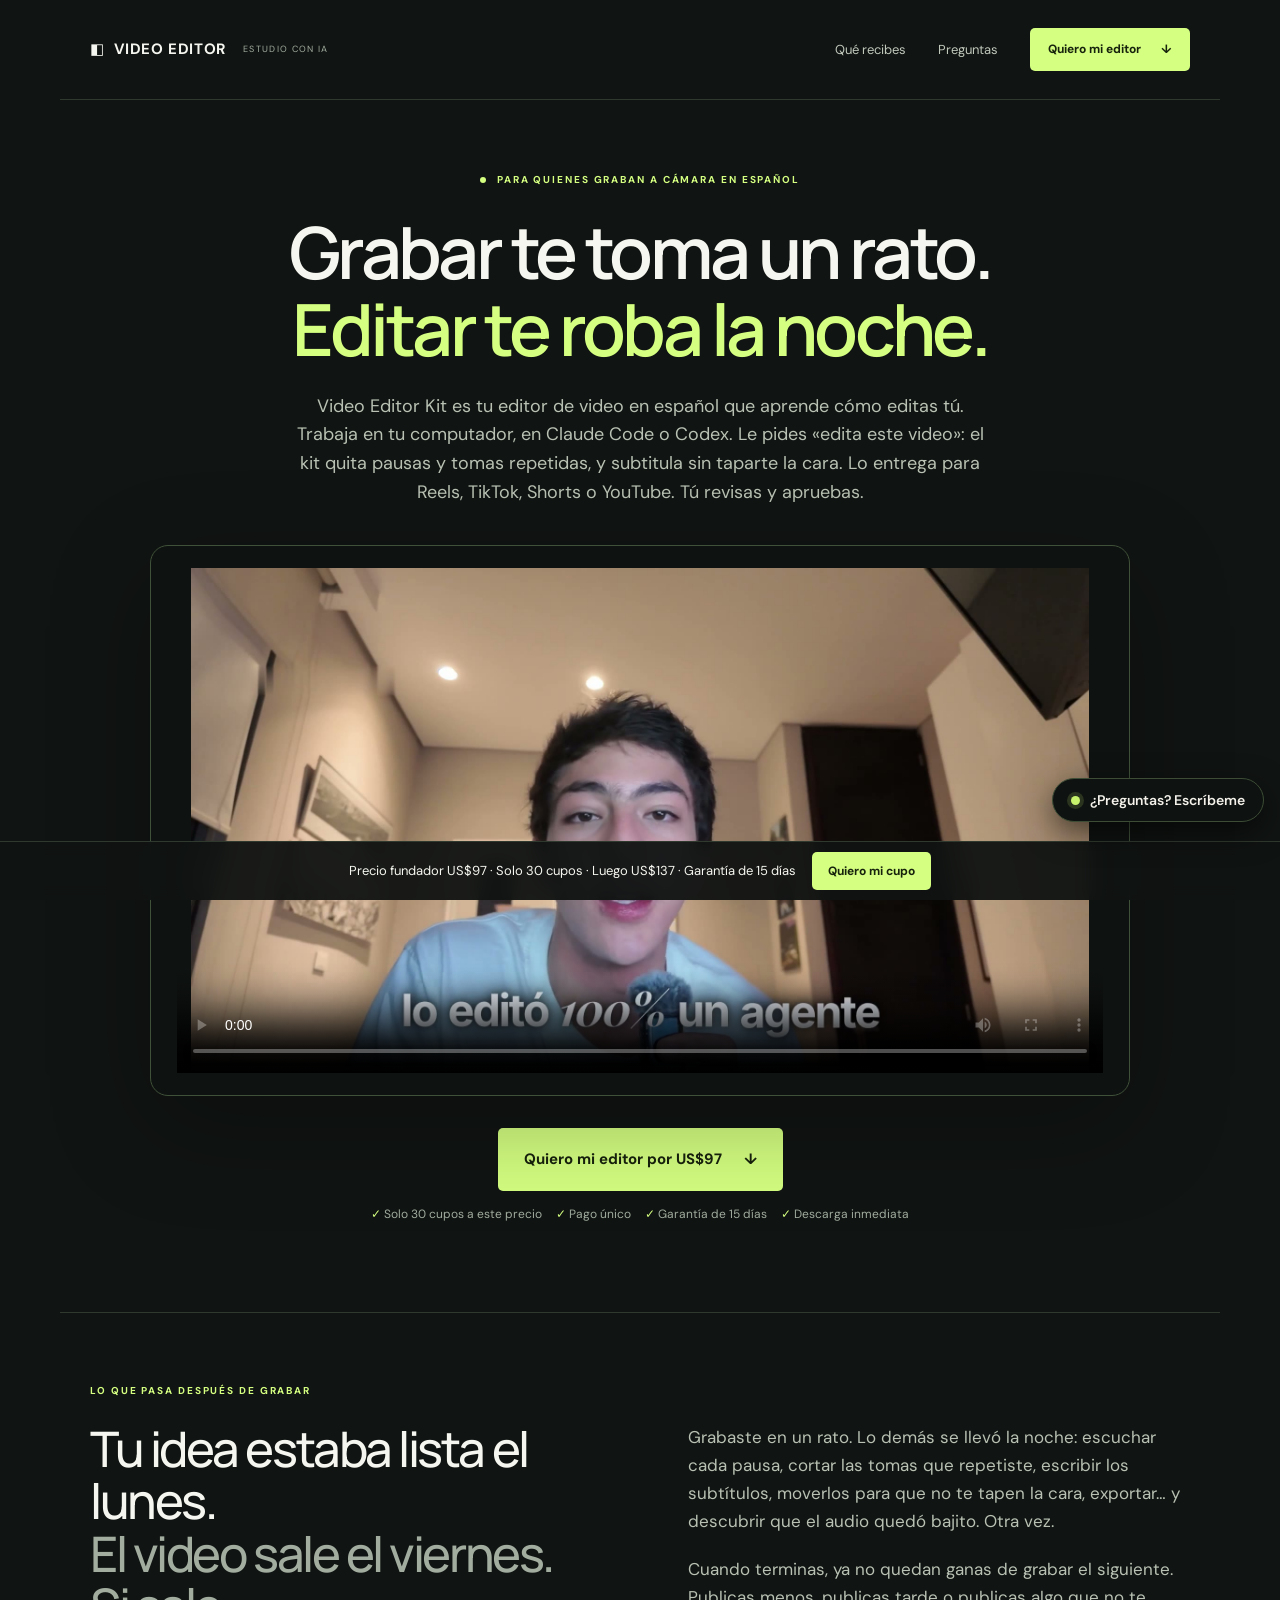
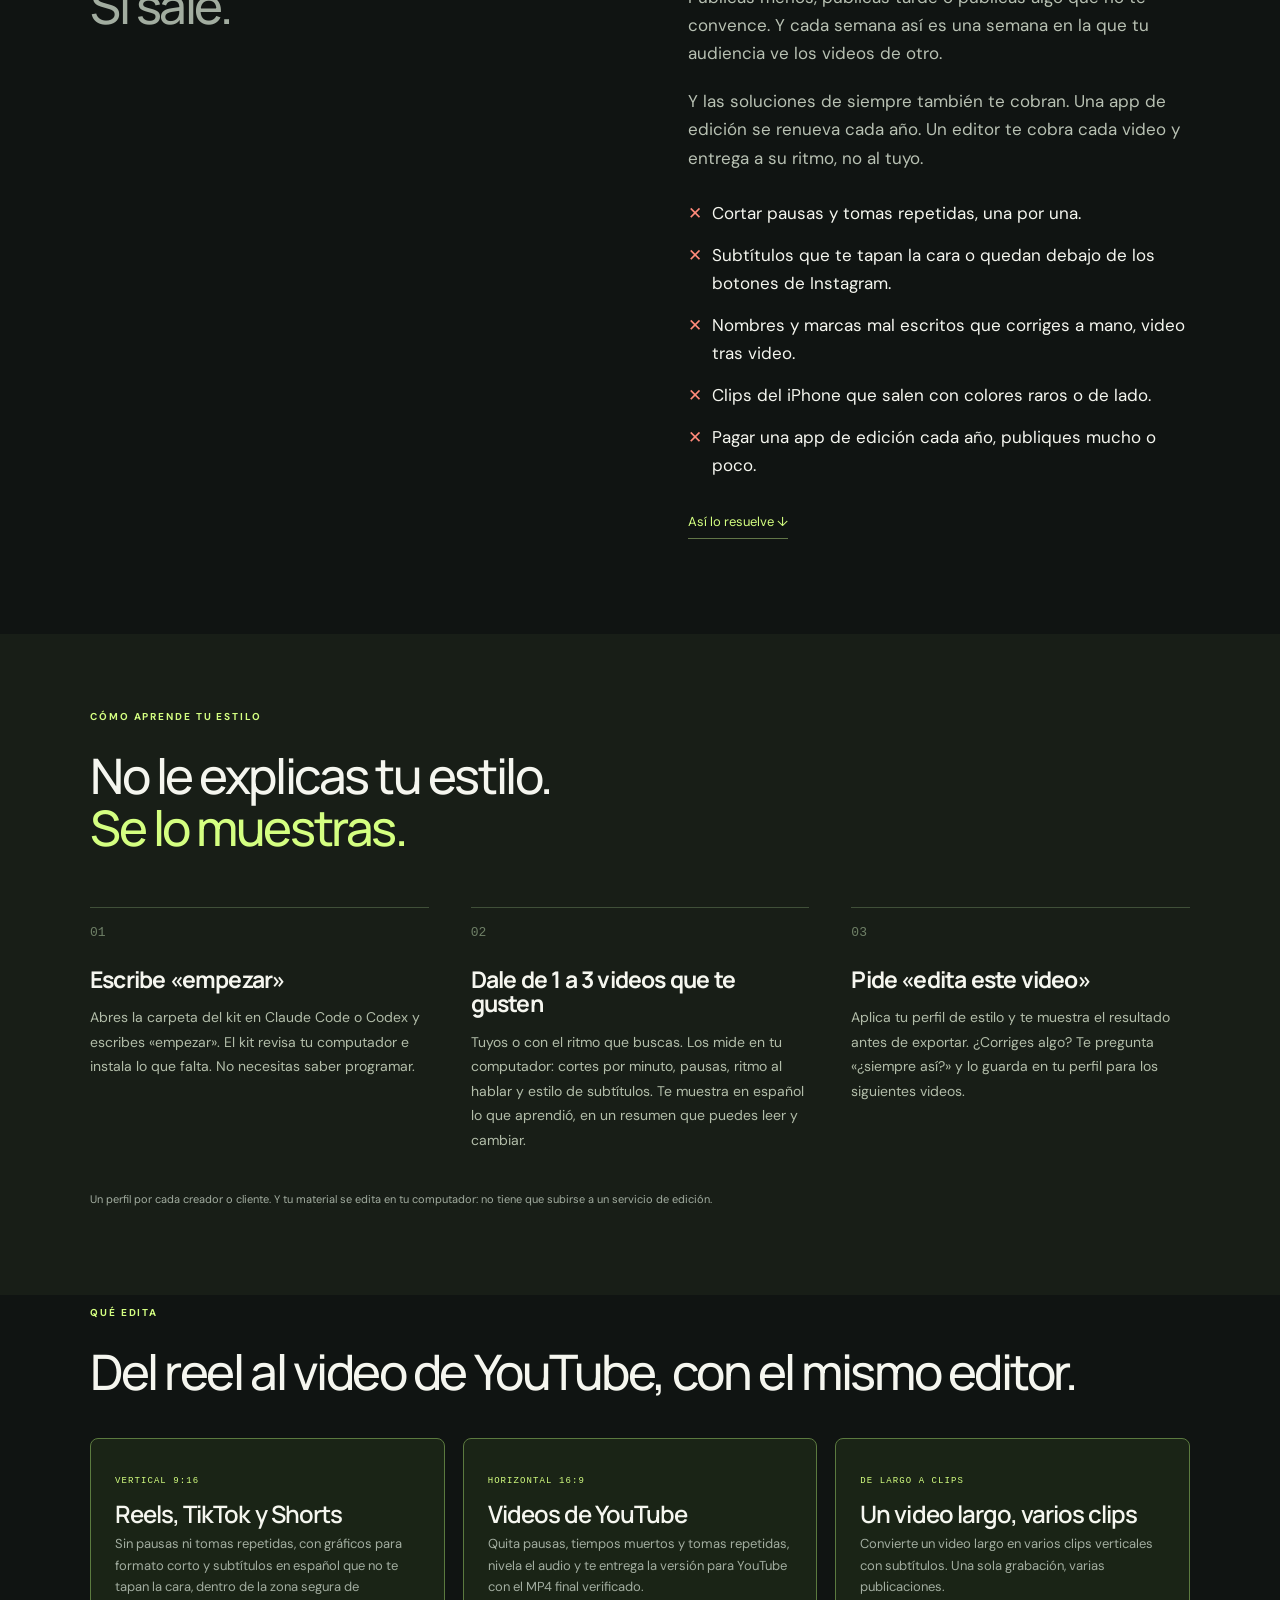
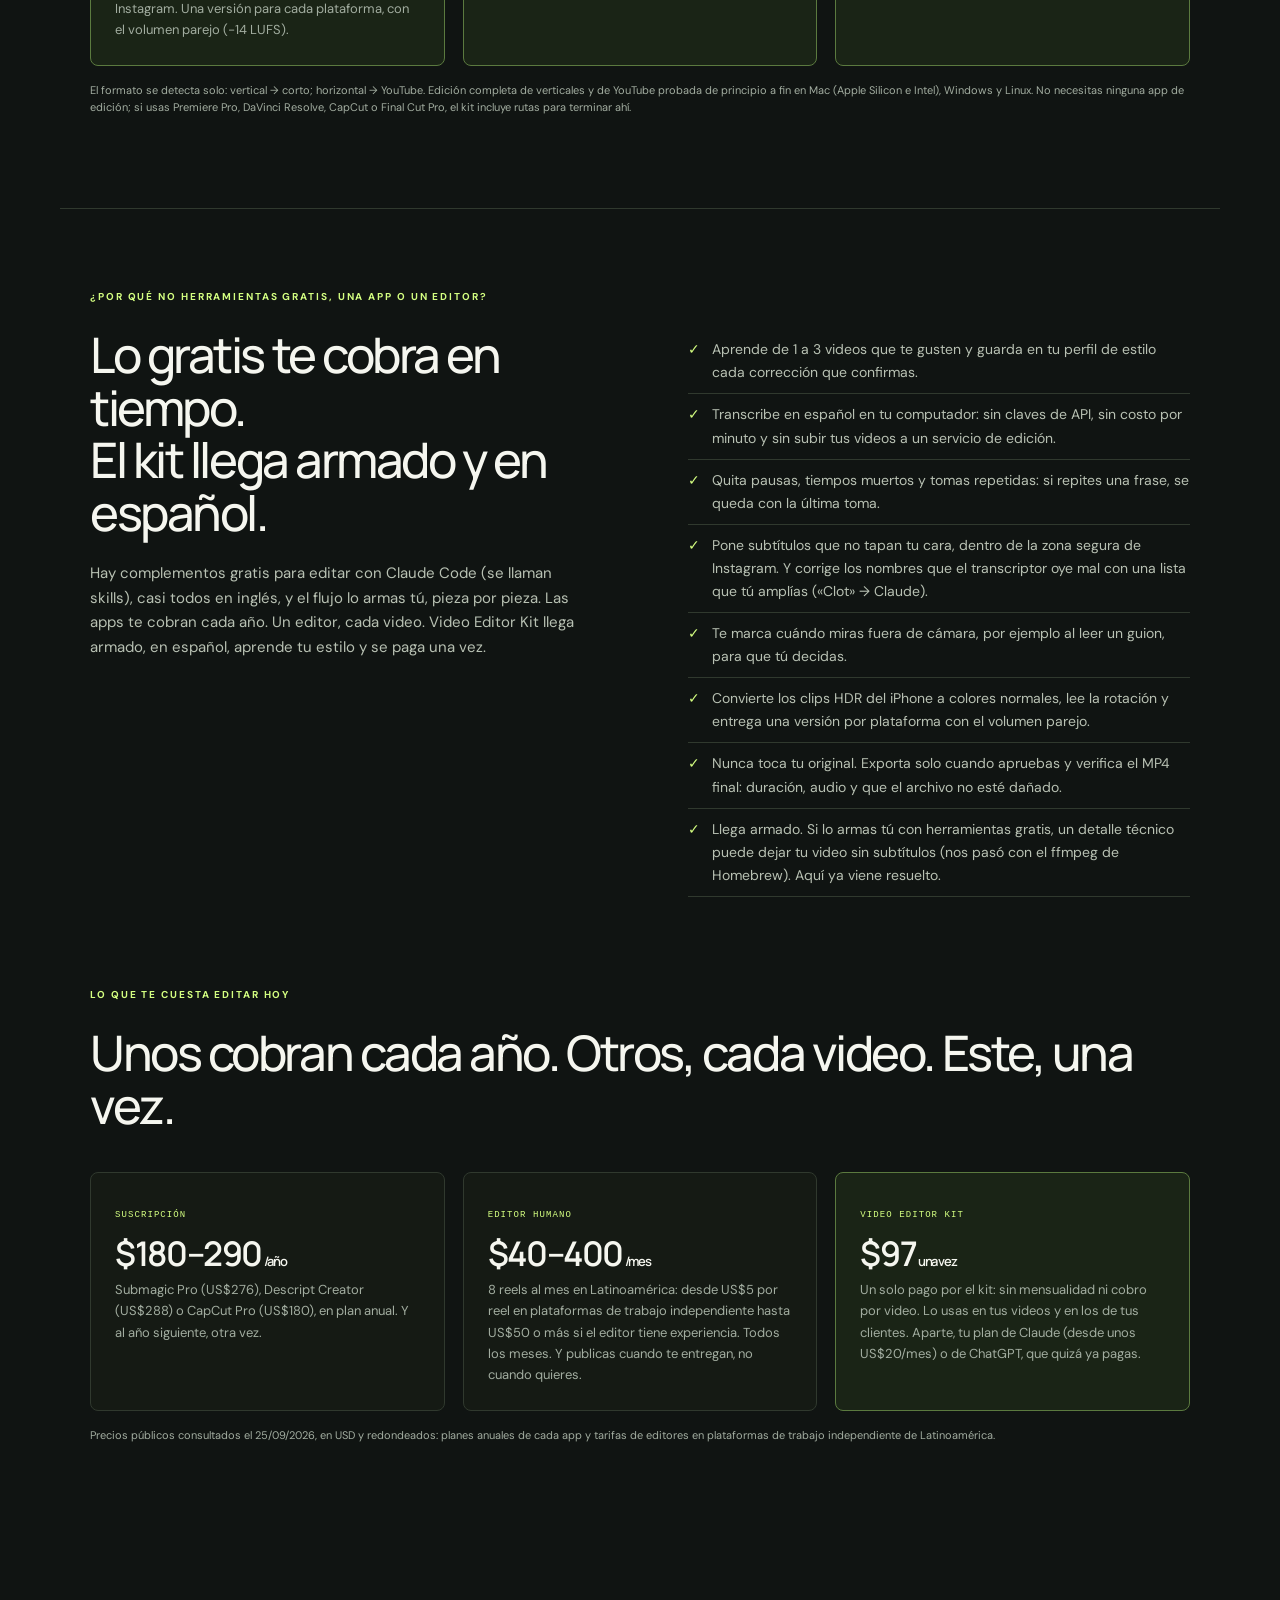
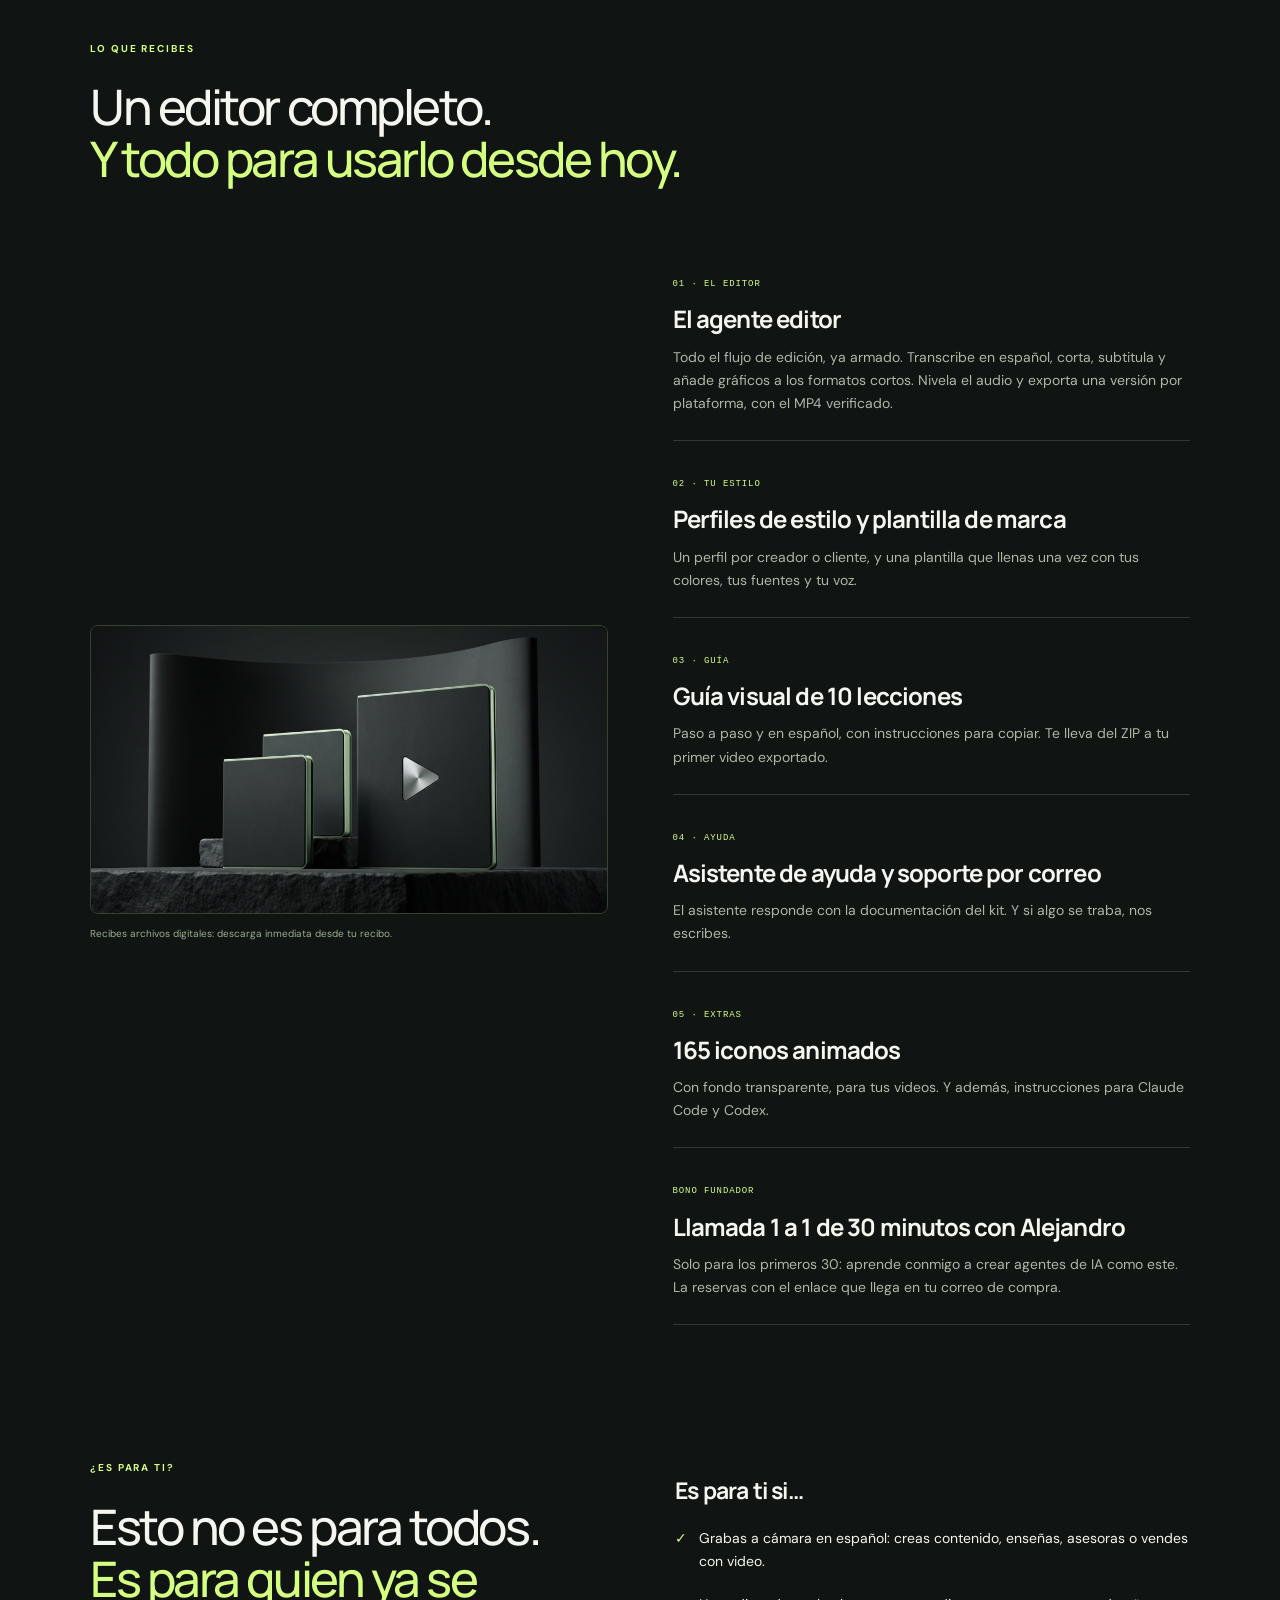
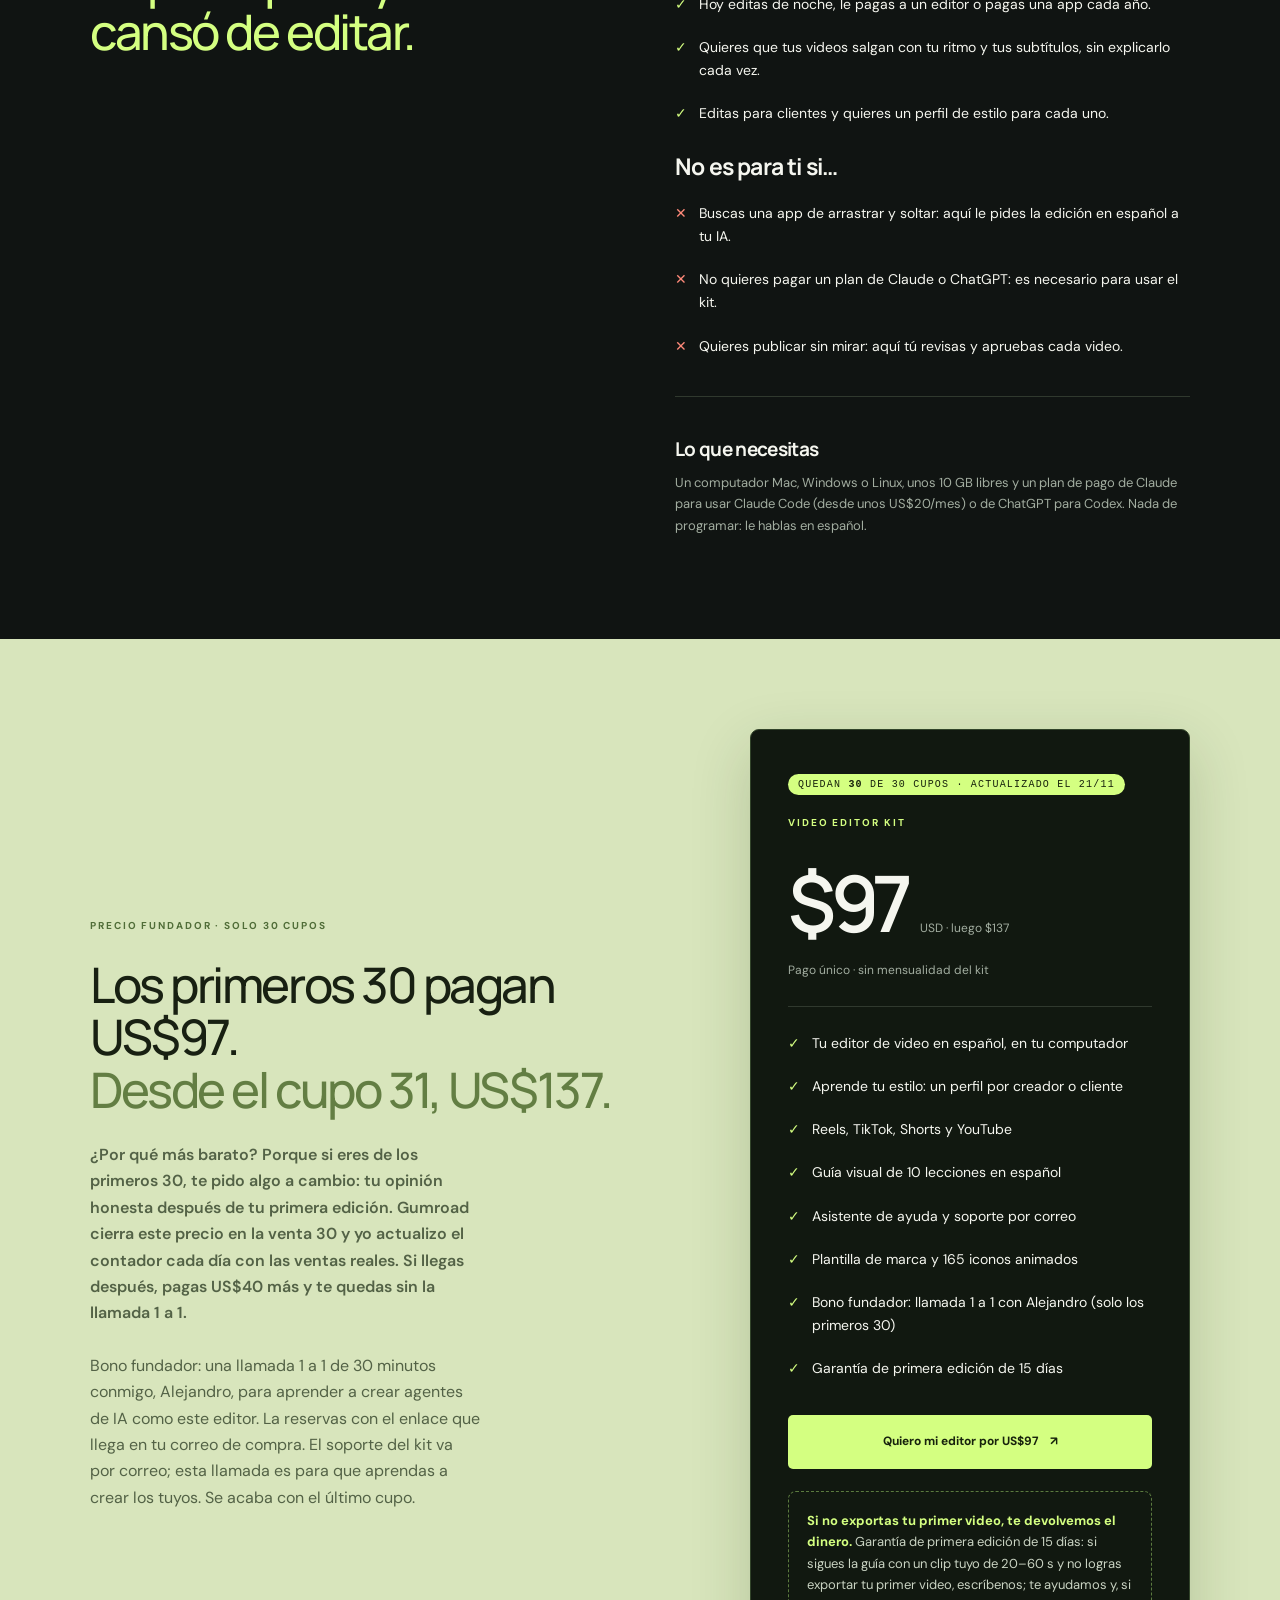
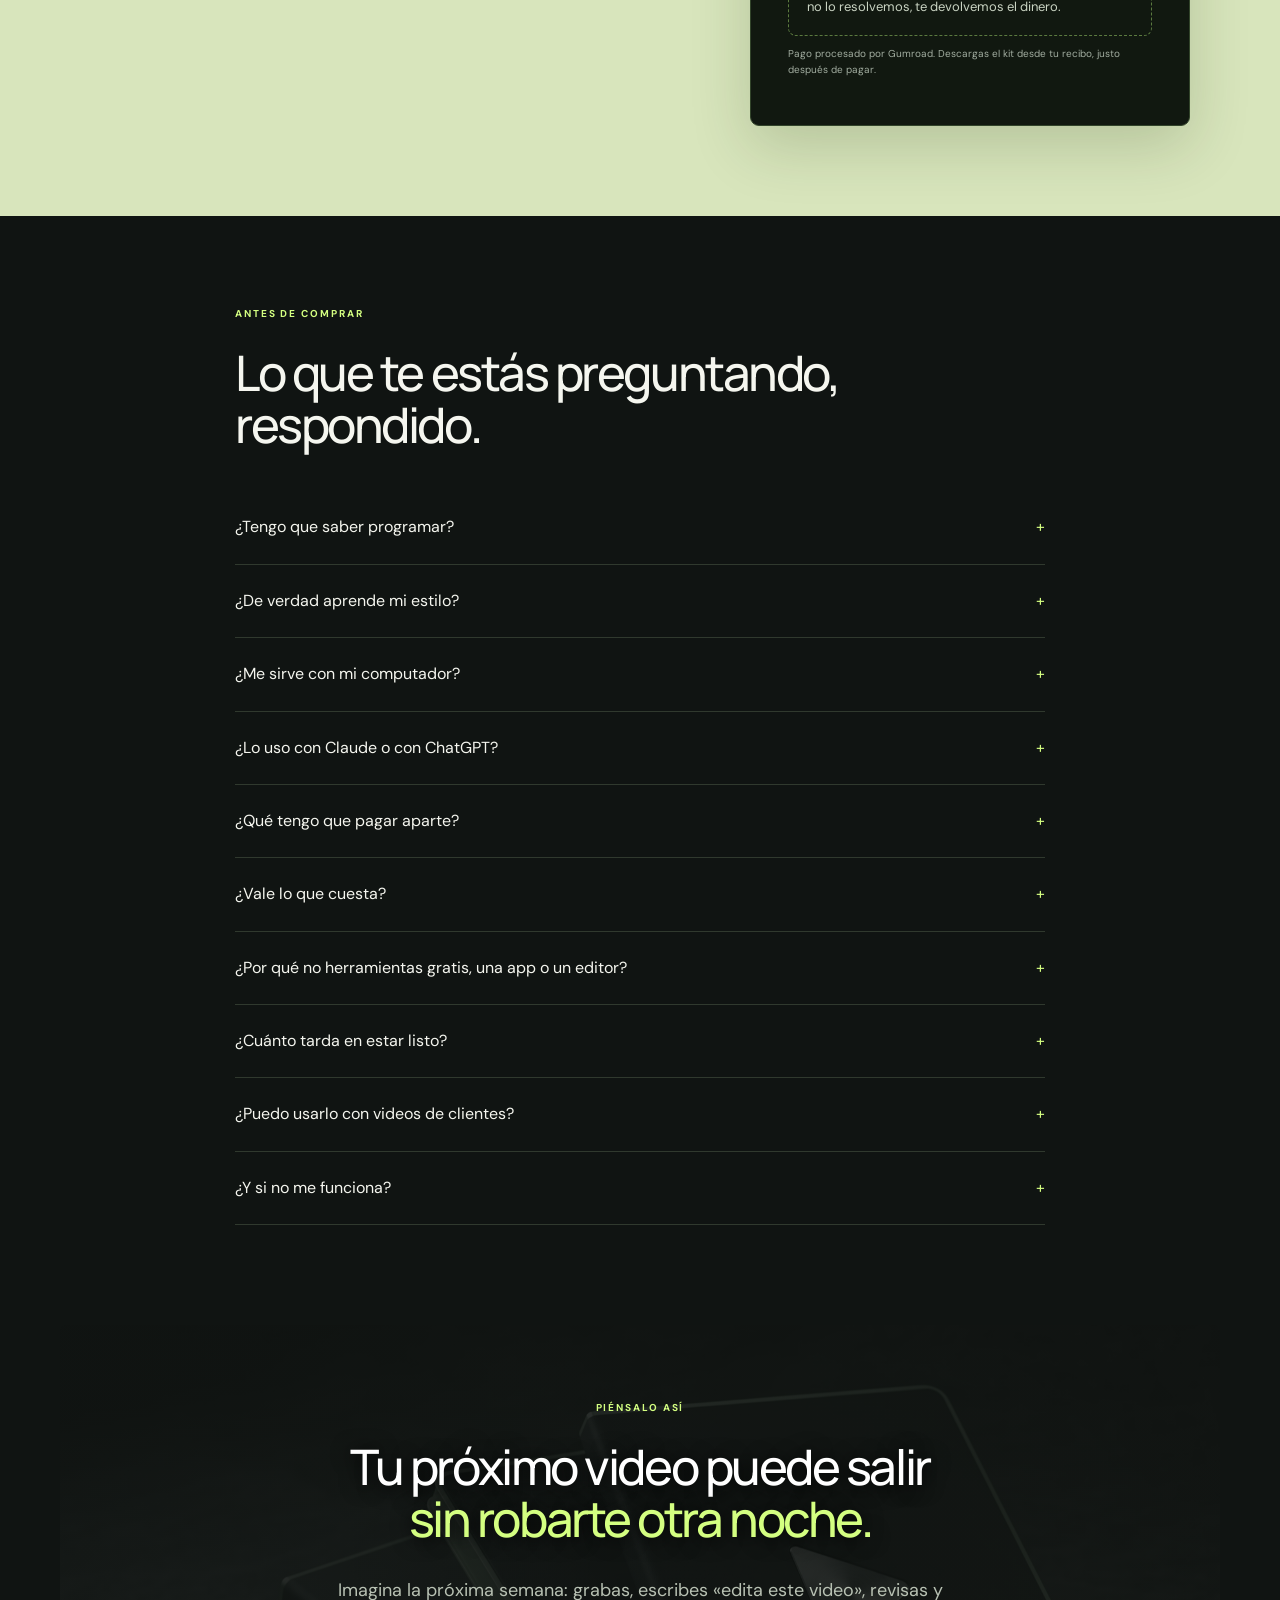
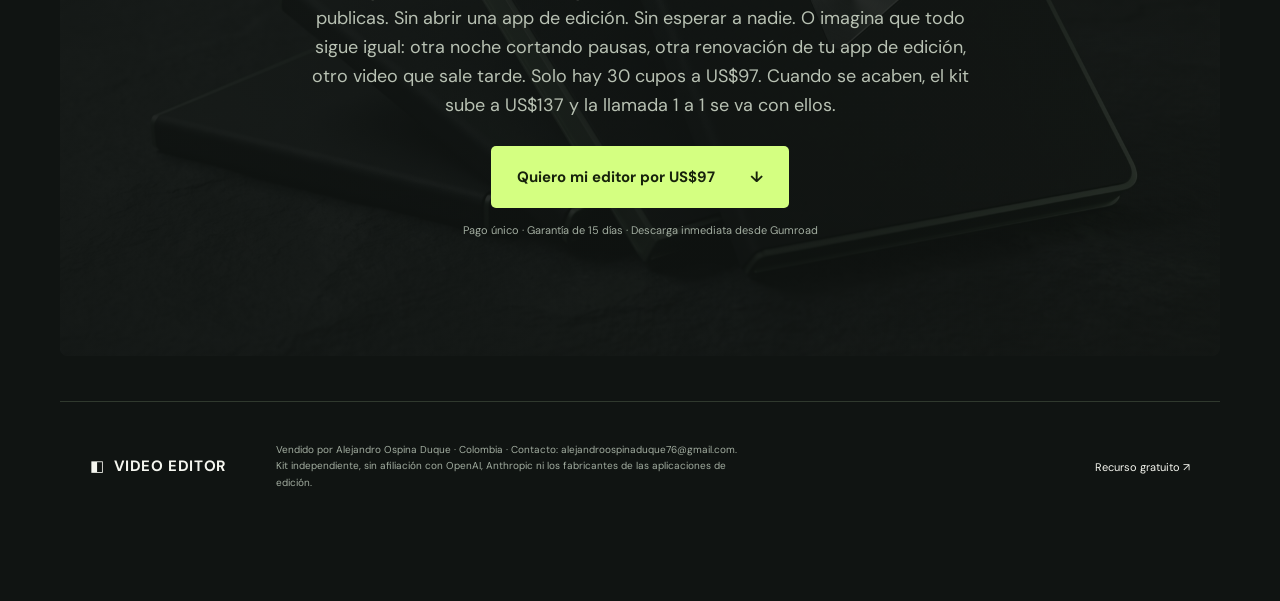
==== commit b8096332: "Update founder slot counter (daily, from Gumroad)" ====
--- a/index.html
+++ b/index.html
@@ -27,4 +27,4 @@
 @media (max-width:640px){.sticky-buy{font-size:12px;gap:10px;justify-content:space-between}.sticky-buy span{flex:1}body.has-sticky .vek-chat{bottom:74px}}
 </style></head><body class="has-sticky">
 <header class="nav wrap"><a class="brand" href="#">◧ <b>VIDEO EDITOR</b><span>ESTUDIO CON IA</span></a><a class="nav-link" href="#incluye">Qué recibes</a><a class="nav-link" href="#preguntas">Preguntas</a><a class="button small" href="#oferta">Quiero mi editor <span>↓</span></a></header>
-<main><section class="hero wrap"><p class="eyebrow"><i></i> PARA QUIENES GRABAN A CÁMARA EN ESPAÑOL</p><h1>Grabar te toma un rato.<br><em>Editar te roba la noche.</em></h1><p class="lead">Video Editor Kit es tu editor de video en español que aprende cómo editas tú. Trabaja en tu computador, en Claude Code o Codex. Le pides «edita este video»: el kit quita pausas y tomas repetidas, y subtitula sin taparte la cara. Lo entrega para Reels, TikTok, Shorts o YouTube. Tú revisas y apruebas.</p><video class="vsl" controls playsinline preload="metadata" poster="assets/vsl-poster.jpg" src="assets/vsl.mp4" style="width:100%;height:auto;border-radius:18px;background:#0E1210"></video><div class="hero-cta"><a class="button" href="#oferta">Quiero mi editor por US$97 <span>↓</span></a><p class="micro"><span>Solo 30 cupos a este precio</span><span>Pago único</span><span>Garantía de 15 días</span><span>Descarga inmediata</span></p></div></section><section class="tension wrap"><p class="eyebrow">LO QUE PASA DESPUÉS DE GRABAR</p><div class="split"><h2>Tu idea estaba lista el lunes.<br><span class="muted">El video sale el viernes. Si sale.</span></h2><div><p>Grabaste en un rato. Lo demás se llevó la noche: escuchar cada pausa, cortar las tomas que repetiste, escribir los subtítulos, moverlos para que no te tapen la cara, exportar… y descubrir que el audio quedó bajito. Otra vez.</p><p>Cuando terminas, ya no quedan ganas de grabar el siguiente. Publicas menos, publicas tarde o publicas algo que no te convence. Y cada semana así es una semana en la que tu audiencia ve los videos de otro.</p><p>Y las soluciones de siempre también te cobran. Una app de edición se renueva cada año. Un editor te cobra cada video y entrega a su ritmo, no al tuyo.</p><ul class="pains"><li>Cortar pausas y tomas repetidas, una por una.</li><li>Subtítulos que te tapan la cara o quedan debajo de los botones de Instagram.</li><li>Nombres y marcas mal escritos que corriges a mano, video tras video.</li><li>Clips del iPhone que salen con colores raros o de lado.</li><li>Pagar una app de edición cada año, publiques mucho o poco.</li></ul><a class="text-link" href="#estilo">Así lo resuelve <span>↓</span></a></div></div></section><section class="method" id="estilo"><div class="wrap"><p class="eyebrow">CÓMO APRENDE TU ESTILO</p><h2>No le explicas tu estilo.<br><em>Se lo muestras.</em></h2><div class="steps"><article><span class="num">01</span><h3>Escribe «empezar»</h3><p>Abres la carpeta del kit en Claude Code o Codex y escribes «empezar». El kit revisa tu computador e instala lo que falta. No necesitas saber programar.</p></article><article><span class="num">02</span><h3>Dale de 1 a 3 videos que te gusten</h3><p>Tuyos o con el ritmo que buscas. Los mide en tu computador: cortes por minuto, pausas, ritmo al hablar y estilo de subtítulos. Te muestra en español lo que aprendió, en un resumen que puedes leer y cambiar.</p></article><article><span class="num">03</span><h3>Pide «edita este video»</h3><p>Aplica tu perfil de estilo y te muestra el resultado antes de exportar. ¿Corriges algo? Te pregunta «¿siempre así?» y lo guarda en tu perfil para los siguientes videos.</p></article></div><p class="fine">Un perfil por cada creador o cliente. Y tu material se edita en tu computador: no tiene que subirse a un servicio de edición.</p></div></section><section class="cost wrap" id="formatos"><p class="eyebrow">QUÉ EDITA</p><h2>Del reel al video de YouTube, con el mismo editor.</h2><div class="cost-grid"><article class="us"><span>VERTICAL 9:16</span><b style="font-size:24px">Reels, TikTok y Shorts</b><p>Sin pausas ni tomas repetidas, con gráficos para formato corto y subtítulos en español que no te tapan la cara, dentro de la zona segura de Instagram. Una versión para cada plataforma, con el volumen parejo (−14 LUFS).</p></article><article class="us"><span>HORIZONTAL 16:9</span><b style="font-size:24px">Videos de YouTube</b><p>Quita pausas, tiempos muertos y tomas repetidas, nivela el audio y te entrega la versión para YouTube con el MP4 final verificado.</p></article><article class="us"><span>DE LARGO A CLIPS</span><b style="font-size:24px">Un video largo, varios clips</b><p>Convierte un video largo en varios clips verticales con subtítulos. Una sola grabación, varias publicaciones.</p></article></div><p class="fine" style="margin-top:16px">El formato se detecta solo: vertical → corto; horizontal → YouTube. Edición completa de verticales y de YouTube probada de principio a fin en Mac (Apple Silicon e Intel), Windows y Linux. No necesitas ninguna app de edición; si usas Premiere Pro, DaVinci Resolve, CapCut o Final Cut Pro, el kit incluye rutas para terminar ahí.</p></section><section class="why wrap" id="por-que"><p class="eyebrow">¿POR QUÉ NO HERRAMIENTAS GRATIS, UNA APP O UN EDITOR?</p><div class="split"><div><h2>Lo gratis te cobra en tiempo.<br>El kit llega armado y en español.</h2><p class="muted" style="margin-top:22px">Hay complementos gratis para editar con Claude Code (se llaman skills), casi todos en inglés, y el flujo lo armas tú, pieza por pieza. Las apps te cobran cada año. Un editor, cada video. Video Editor Kit llega armado, en español, aprende tu estilo y se paga una vez.</p></div><ul><li>Aprende de 1 a 3 videos que te gusten y guarda en tu perfil de estilo cada corrección que confirmas.</li><li>Transcribe en español en tu computador: sin claves de API, sin costo por minuto y sin subir tus videos a un servicio de edición.</li><li>Quita pausas, tiempos muertos y tomas repetidas: si repites una frase, se queda con la última toma.</li><li>Pone subtítulos que no tapan tu cara, dentro de la zona segura de Instagram. Y corrige los nombres que el transcriptor oye mal con una lista que tú amplías («Clot» → Claude).</li><li>Te marca cuándo miras fuera de cámara, por ejemplo al leer un guion, para que tú decidas.</li><li>Convierte los clips HDR del iPhone a colores normales, lee la rotación y entrega una versión por plataforma con el volumen parejo.</li><li>Nunca toca tu original. Exporta solo cuando apruebas y verifica el MP4 final: duración, audio y que el archivo no esté dañado.</li><li>Llega armado. Si lo armas tú con herramientas gratis, un detalle técnico puede dejar tu video sin subtítulos (nos pasó con el ffmpeg de Homebrew). Aquí ya viene resuelto.</li></ul></div></section><section class="cost wrap"><p class="eyebrow">LO QUE TE CUESTA EDITAR HOY</p><h2>Unos cobran cada año. Otros, cada video. Este, una vez.</h2><div class="cost-grid"><article><span>SUSCRIPCIÓN</span><b>$180–290<small style="font-size:13px">&nbsp;/año</small></b><p>Submagic Pro (US$276), Descript Creator (US$288) o CapCut Pro (US$180), en plan anual. Y al año siguiente, otra vez.</p></article><article><span>EDITOR HUMANO</span><b>$40–400<small style="font-size:13px">&nbsp;/mes</small></b><p>8 reels al mes en Latinoamérica: desde US$5 por reel en plataformas de trabajo independiente hasta US$50 o más si el editor tiene experiencia. Todos los meses. Y publicas cuando te entregan, no cuando quieres.</p></article><article class="us"><span>VIDEO EDITOR KIT</span><b>$97<small style="font-size:13px">&nbsp;una vez</small></b><p>Un solo pago por el kit: sin mensualidad ni cobro por video. Lo usas en tus videos y en los de tus clientes. Aparte, tu plan de Claude (desde unos US$20/mes) o de ChatGPT, que quizá ya pagas.</p></article></div><p class="fine" style="margin-top:16px">Precios públicos consultados el 25/09/2026, en USD y redondeados: planes anuales de cada app y tarifas de editores en plataformas de trabajo independiente de Latinoamérica.</p></section><section class="included wrap" id="incluye"><p class="eyebrow">LO QUE RECIBES</p><h2>Un editor completo.<br><em>Y todo para usarlo desde hoy.</em></h2><div class="deliverable"><figure class="product-visual"><img src="assets/higgsfield-kit.jpg" alt="Las piezas de Video Editor Kit" width="1800" height="1005" loading="lazy"><figcaption>Recibes archivos digitales: descarga inmediata desde tu recibo.</figcaption></figure><div class="stack"><article><span>01 · EL EDITOR</span><h3>El agente editor</h3><p>Todo el flujo de edición, ya armado. Transcribe en español, corta, subtitula y añade gráficos a los formatos cortos. Nivela el audio y exporta una versión por plataforma, con el MP4 verificado.</p></article><article><span>02 · TU ESTILO</span><h3>Perfiles de estilo y plantilla de marca</h3><p>Un perfil por creador o cliente, y una plantilla que llenas una vez con tus colores, tus fuentes y tu voz.</p></article><article><span>03 · GUÍA</span><h3>Guía visual de 10 lecciones</h3><p>Paso a paso y en español, con instrucciones para copiar. Te lleva del ZIP a tu primer video exportado.</p></article><article><span>04 · AYUDA</span><h3>Asistente de ayuda y soporte por correo</h3><p>El asistente responde con la documentación del kit. Y si algo se traba, nos escribes.</p></article><article><span>05 · EXTRAS</span><h3>165 iconos animados</h3><p>Con fondo transparente, para tus videos. Y además, instrucciones para Claude Code y Codex.</p></article><article><span>BONO FUNDADOR</span><h3>Llamada 1 a 1 de 30 minutos con Alejandro</h3><p>Solo para los primeros 30: aprende conmigo a crear agentes de IA como este. La reservas con el enlace que llega en tu correo de compra.</p></article></div></div></section><section class="fit wrap"><div><p class="eyebrow">¿ES PARA TI?</p><h2>Esto no es para todos.<br><em>Es para quien ya se cansó de editar.</em></h2></div><div><h3>Es para ti si…</h3><ul class="checks"><li>Grabas a cámara en español: creas contenido, enseñas, asesoras o vendes con video.</li><li>Hoy editas de noche, le pagas a un editor o pagas una app cada año.</li><li>Quieres que tus videos salgan con tu ritmo y tus subtítulos, sin explicarlo cada vez.</li><li>Editas para clientes y quieres un perfil de estilo para cada uno.</li></ul><h3>No es para ti si…</h3><ul class="checks no"><li>Buscas una app de arrastrar y soltar: aquí le pides la edición en español a tu IA.</li><li>No quieres pagar un plan de Claude o ChatGPT: es necesario para usar el kit.</li><li>Quieres publicar sin mirar: aquí tú revisas y apruebas cada video.</li></ul><div class="requirements"><h3>Lo que necesitas</h3><p>Un computador Mac, Windows o Linux, unos 10 GB libres y un plan de pago de Claude para usar Claude Code (desde unos US$20/mes) o de ChatGPT para Codex. Nada de programar: le hablas en español.</p></div></div></section><section class="offer-section" id="oferta"><div class="wrap offer-grid"><div><p class="eyebrow">PRECIO FUNDADOR · SOLO 30 CUPOS</p><h2>Los primeros 30 pagan US$97.<br><em>Desde el cupo 31, US$137.</em></h2><p class="offer-copy urgent">¿Por qué más barato? Porque si eres de los primeros 30, te pido algo a cambio: tu opinión honesta después de tu primera edición. Gumroad cierra este precio en la venta 30 y yo actualizo el contador cada día con las ventas reales. Si llegas después, pagas US$40 más y te quedas sin la llamada 1 a 1.</p><p class="offer-copy bono">Bono fundador: una llamada 1 a 1 de 30 minutos conmigo, Alejandro, para aprender a crear agentes de IA como este editor. La reservas con el enlace que llega en tu correo de compra. El soporte del kit va por correo; esta llamada es para que aprendas a crear los tuyos. Se acaba con el último cupo.</p></div><div class="price-card"><span class="founder">QUEDAN <b data-cupos>30</b> DE 30 CUPOS · ACTUALIZADO EL <span data-cupos-fecha>20/11</span></span><span class="eyebrow" style="display:block;margin-top:14px">VIDEO EDITOR KIT</span><div class="price">$97<span>USD · luego $137</span></div><p>Pago único · sin mensualidad del kit</p><ul class="checks"><li>Tu editor de video en español, en tu computador</li><li>Aprende tu estilo: un perfil por creador o cliente</li><li>Reels, TikTok, Shorts y YouTube</li><li>Guía visual de 10 lecciones en español</li><li>Asistente de ayuda y soporte por correo</li><li>Plantilla de marca y 165 iconos animados</li><li>Bono fundador: llamada 1 a 1 con Alejandro (solo los primeros 30)</li><li>Garantía de primera edición de 15 días</li></ul><a class="button full" href="https://gumroad.com/checkout?product=bkxlfg&amp;quantity=1">Quiero mi editor por US$97 <span>↗</span></a><div class="guarantee"><b>Si no exportas tu primer video, te devolvemos el dinero.</b> Garantía de primera edición de 15 días: si sigues la guía con un clip tuyo de 20–60 s y no logras exportar tu primer video, escríbenos; te ayudamos y, si no lo resolvemos, te devolvemos el dinero.</div><p class="fine">Pago procesado por Gumroad. Descargas el kit desde tu recibo, justo después de pagar.</p></div></div></section><section class="faq wrap" id="preguntas"><p class="eyebrow">ANTES DE COMPRAR</p><h2>Lo que te estás preguntando, respondido.</h2><details><summary>¿Tengo que saber programar?</summary><p>No. Abres la carpeta del kit en Claude Code o Codex, escribes «empezar» y desde ahí le hablas en español, como le hablarías a tu editor: «edita este video». El kit revisa tu computador e instala lo que falte, y la guía visual te lleva paso a paso con instrucciones para copiar y pegar.</p></details><details><summary>¿De verdad aprende mi estilo?</summary><p>Sí. No le describes tu estilo: le das de 1 a 3 videos que te gusten y mide sus cortes por minuto, sus pausas, el ritmo al hablar y los subtítulos. Te lo resume en español para que lo leas y lo ajustes. Y cada vez que corriges algo y confirmas «siempre así», lo recuerda.</p></details><details><summary>¿Me sirve con mi computador?</summary><p>La edición completa de videos verticales y de YouTube está probada de principio a fin en Mac (Apple Silicon e Intel), Windows y Linux. Necesitas unos 10 GB libres. Al escribir «empezar», el kit revisa tu equipo e instala lo que falte. ¿Grabas con iPhone? El kit convierte el HDR a colores normales y lee la rotación. Y si no logras exportar tu primer video, te cubre la garantía de primera edición de 15 días.</p></details><details><summary>¿Lo uso con Claude o con ChatGPT?</summary><p>Con Claude, lo usas en Claude Code (plan de pago de Claude, desde unos US$20/mes). Con ChatGPT, en Codex (plan de pago de ChatGPT). No es el chat del navegador: abres la carpeta del kit en tu computador y le pides la edición en español. Codex: adaptación incluida; la prueba completa está en curso.</p></details><details><summary>¿Qué tengo que pagar aparte?</summary><p>Solo tu plan de Claude (desde unos US$20/mes) o de ChatGPT, si no lo tienes ya. La transcripción corre en tu computador con WhisperX: sin claves de API ni cobro por minuto. No necesitas ninguna app de edición; si ya usas Premiere Pro, DaVinci Resolve, CapCut o Final Cut Pro, el kit incluye rutas para terminar ahí.</p></details><details><summary>¿Vale lo que cuesta?</summary><p>Haz la cuenta. Un año de Submagic Pro, Descript Creator o CapCut Pro cuesta entre US$180 y US$290. Un editor en Latinoamérica cobra de US$5 a US$50 o más por reel, todos los meses. El kit se paga una vez y lo usas en todos tus videos, sin cobro por video ni por minuto; solo necesitas tu plan de Claude o ChatGPT, que quizá ya pagas. Y cada corrección que confirmas queda guardada en tu perfil.</p></details><details><summary>¿Por qué no herramientas gratis, una app o un editor?</summary><p>Los complementos gratis (skills) existen, casi todos en inglés, y el flujo lo armas tú: instalar, conectar, probar y arreglar lo que falla. Una app se paga cada año y un editor cobra cada video. El kit llega armado, en español, trabaja en tu computador y aprende cómo editas tú, con un solo pago.</p></details><details><summary>¿Cuánto tarda en estar listo?</summary><p>Lo descargas apenas pagas. Instalarlo son 3 pasos: descargas el ZIP desde tu recibo, lo descomprimes y abres la carpeta video-editor en Claude Code o Codex para escribir «empezar». El kit revisa tu computador e instala lo que falte. La primera edición descarga una sola vez unos 4,3 GB de modelos; las siguientes reutilizan lo descargado.</p></details><details><summary>¿Puedo usarlo con videos de clientes?</summary><p>Sí. Puedes editar material tuyo o de tus clientes y guardar un perfil de estilo para cada uno. Así cada cliente conserva su ritmo y sus subtítulos sin que tengas que explicarlo de nuevo en cada video.</p></details><details><summary>¿Y si no me funciona?</summary><p>Te cubre la garantía de primera edición de 15 días: si sigues la guía con un clip tuyo de 20–60 s y no logras exportar tu primer video, escríbenos; te ayudamos y, si no lo resolvemos, te devolvemos el dinero. Además tienes el asistente de ayuda y soporte por correo.</p></details></section><section class="last wrap"><img class="closing-art" src="assets/higgsfield-detail.jpg" alt="" width="1800" height="1005" loading="lazy"><p class="eyebrow">PIÉNSALO ASÍ</p><h2>Tu próximo video puede salir<br><em>sin robarte otra noche.</em></h2><p class="lead">Imagina la próxima semana: grabas, escribes «edita este video», revisas y publicas. Sin abrir una app de edición. Sin esperar a nadie. O imagina que todo sigue igual: otra noche cortando pausas, otra renovación de tu app de edición, otro video que sale tarde. Solo hay 30 cupos a US$97. Cuando se acaben, el kit sube a US$137 y la llamada 1 a 1 se va con ellos.</p><a class="button" href="#oferta">Quiero mi editor por US$97 <span>↓</span></a><p class="fine">Pago único · Garantía de 15 días · Descarga inmediata desde Gumroad</p></section></main><footer class="wrap"><a class="brand" href="#">◧ <b>VIDEO EDITOR</b></a><p>Vendido por Alejandro Ospina Duque · Colombia · Contacto: alejandroospinaduque76@gmail.com. Kit independiente, sin afiliación con OpenAI, Anthropic ni los fabricantes de las aplicaciones de edición.</p><a href="readiness.html">Recurso gratuito ↗</a></footer><script>(function(){var c='';try{var q=new URLSearchParams(location.search);c=q.get('utm_campaign')||q.get('utm_source')||'';if(c){sessionStorage.setItem('ve_canal',c)}else{c=sessionStorage.getItem('ve_canal')||''}}catch(e){}c=(c||'directo').toLowerCase().replace(/_/g,'-').replace(/[^a-z0-9-]/g,'').slice(0,30)||'directo';document.querySelectorAll('[data-goatcounter-click]').forEach(function(a){a.setAttribute('data-goatcounter-click',a.getAttribute('data-goatcounter-click')+'/'+c);})})();</script><link rel="stylesheet" href="assets/asistente.css"><script>window.VEK_LINK_COMPRA="https://gumroad.com/checkout?product=bkxlfg&quantity=1";window.VEK_CORREO="alejandroospinaduque76@gmail.com";window.VEK_CHAT_ENDPOINT=null;</script><script src="assets/asistente.js" defer></script><div class="sticky-buy"><span>Precio fundador US$97 · Solo 30 cupos · Luego US$137 · Garantía de 15 días</span><a class="button small" href="#oferta">Quiero mi cupo</a></div></body></html>+<main><section class="hero wrap"><p class="eyebrow"><i></i> PARA QUIENES GRABAN A CÁMARA EN ESPAÑOL</p><h1>Grabar te toma un rato.<br><em>Editar te roba la noche.</em></h1><p class="lead">Video Editor Kit es tu editor de video en español que aprende cómo editas tú. Trabaja en tu computador, en Claude Code o Codex. Le pides «edita este video»: el kit quita pausas y tomas repetidas, y subtitula sin taparte la cara. Lo entrega para Reels, TikTok, Shorts o YouTube. Tú revisas y apruebas.</p><video class="vsl" controls playsinline preload="metadata" poster="assets/vsl-poster.jpg" src="assets/vsl.mp4" style="width:100%;height:auto;border-radius:18px;background:#0E1210"></video><div class="hero-cta"><a class="button" href="#oferta">Quiero mi editor por US$97 <span>↓</span></a><p class="micro"><span>Solo 30 cupos a este precio</span><span>Pago único</span><span>Garantía de 15 días</span><span>Descarga inmediata</span></p></div></section><section class="tension wrap"><p class="eyebrow">LO QUE PASA DESPUÉS DE GRABAR</p><div class="split"><h2>Tu idea estaba lista el lunes.<br><span class="muted">El video sale el viernes. Si sale.</span></h2><div><p>Grabaste en un rato. Lo demás se llevó la noche: escuchar cada pausa, cortar las tomas que repetiste, escribir los subtítulos, moverlos para que no te tapen la cara, exportar… y descubrir que el audio quedó bajito. Otra vez.</p><p>Cuando terminas, ya no quedan ganas de grabar el siguiente. Publicas menos, publicas tarde o publicas algo que no te convence. Y cada semana así es una semana en la que tu audiencia ve los videos de otro.</p><p>Y las soluciones de siempre también te cobran. Una app de edición se renueva cada año. Un editor te cobra cada video y entrega a su ritmo, no al tuyo.</p><ul class="pains"><li>Cortar pausas y tomas repetidas, una por una.</li><li>Subtítulos que te tapan la cara o quedan debajo de los botones de Instagram.</li><li>Nombres y marcas mal escritos que corriges a mano, video tras video.</li><li>Clips del iPhone que salen con colores raros o de lado.</li><li>Pagar una app de edición cada año, publiques mucho o poco.</li></ul><a class="text-link" href="#estilo">Así lo resuelve <span>↓</span></a></div></div></section><section class="method" id="estilo"><div class="wrap"><p class="eyebrow">CÓMO APRENDE TU ESTILO</p><h2>No le explicas tu estilo.<br><em>Se lo muestras.</em></h2><div class="steps"><article><span class="num">01</span><h3>Escribe «empezar»</h3><p>Abres la carpeta del kit en Claude Code o Codex y escribes «empezar». El kit revisa tu computador e instala lo que falta. No necesitas saber programar.</p></article><article><span class="num">02</span><h3>Dale de 1 a 3 videos que te gusten</h3><p>Tuyos o con el ritmo que buscas. Los mide en tu computador: cortes por minuto, pausas, ritmo al hablar y estilo de subtítulos. Te muestra en español lo que aprendió, en un resumen que puedes leer y cambiar.</p></article><article><span class="num">03</span><h3>Pide «edita este video»</h3><p>Aplica tu perfil de estilo y te muestra el resultado antes de exportar. ¿Corriges algo? Te pregunta «¿siempre así?» y lo guarda en tu perfil para los siguientes videos.</p></article></div><p class="fine">Un perfil por cada creador o cliente. Y tu material se edita en tu computador: no tiene que subirse a un servicio de edición.</p></div></section><section class="cost wrap" id="formatos"><p class="eyebrow">QUÉ EDITA</p><h2>Del reel al video de YouTube, con el mismo editor.</h2><div class="cost-grid"><article class="us"><span>VERTICAL 9:16</span><b style="font-size:24px">Reels, TikTok y Shorts</b><p>Sin pausas ni tomas repetidas, con gráficos para formato corto y subtítulos en español que no te tapan la cara, dentro de la zona segura de Instagram. Una versión para cada plataforma, con el volumen parejo (−14 LUFS).</p></article><article class="us"><span>HORIZONTAL 16:9</span><b style="font-size:24px">Videos de YouTube</b><p>Quita pausas, tiempos muertos y tomas repetidas, nivela el audio y te entrega la versión para YouTube con el MP4 final verificado.</p></article><article class="us"><span>DE LARGO A CLIPS</span><b style="font-size:24px">Un video largo, varios clips</b><p>Convierte un video largo en varios clips verticales con subtítulos. Una sola grabación, varias publicaciones.</p></article></div><p class="fine" style="margin-top:16px">El formato se detecta solo: vertical → corto; horizontal → YouTube. Edición completa de verticales y de YouTube probada de principio a fin en Mac (Apple Silicon e Intel), Windows y Linux. No necesitas ninguna app de edición; si usas Premiere Pro, DaVinci Resolve, CapCut o Final Cut Pro, el kit incluye rutas para terminar ahí.</p></section><section class="why wrap" id="por-que"><p class="eyebrow">¿POR QUÉ NO HERRAMIENTAS GRATIS, UNA APP O UN EDITOR?</p><div class="split"><div><h2>Lo gratis te cobra en tiempo.<br>El kit llega armado y en español.</h2><p class="muted" style="margin-top:22px">Hay complementos gratis para editar con Claude Code (se llaman skills), casi todos en inglés, y el flujo lo armas tú, pieza por pieza. Las apps te cobran cada año. Un editor, cada video. Video Editor Kit llega armado, en español, aprende tu estilo y se paga una vez.</p></div><ul><li>Aprende de 1 a 3 videos que te gusten y guarda en tu perfil de estilo cada corrección que confirmas.</li><li>Transcribe en español en tu computador: sin claves de API, sin costo por minuto y sin subir tus videos a un servicio de edición.</li><li>Quita pausas, tiempos muertos y tomas repetidas: si repites una frase, se queda con la última toma.</li><li>Pone subtítulos que no tapan tu cara, dentro de la zona segura de Instagram. Y corrige los nombres que el transcriptor oye mal con una lista que tú amplías («Clot» → Claude).</li><li>Te marca cuándo miras fuera de cámara, por ejemplo al leer un guion, para que tú decidas.</li><li>Convierte los clips HDR del iPhone a colores normales, lee la rotación y entrega una versión por plataforma con el volumen parejo.</li><li>Nunca toca tu original. Exporta solo cuando apruebas y verifica el MP4 final: duración, audio y que el archivo no esté dañado.</li><li>Llega armado. Si lo armas tú con herramientas gratis, un detalle técnico puede dejar tu video sin subtítulos (nos pasó con el ffmpeg de Homebrew). Aquí ya viene resuelto.</li></ul></div></section><section class="cost wrap"><p class="eyebrow">LO QUE TE CUESTA EDITAR HOY</p><h2>Unos cobran cada año. Otros, cada video. Este, una vez.</h2><div class="cost-grid"><article><span>SUSCRIPCIÓN</span><b>$180–290<small style="font-size:13px">&nbsp;/año</small></b><p>Submagic Pro (US$276), Descript Creator (US$288) o CapCut Pro (US$180), en plan anual. Y al año siguiente, otra vez.</p></article><article><span>EDITOR HUMANO</span><b>$40–400<small style="font-size:13px">&nbsp;/mes</small></b><p>8 reels al mes en Latinoamérica: desde US$5 por reel en plataformas de trabajo independiente hasta US$50 o más si el editor tiene experiencia. Todos los meses. Y publicas cuando te entregan, no cuando quieres.</p></article><article class="us"><span>VIDEO EDITOR KIT</span><b>$97<small style="font-size:13px">&nbsp;una vez</small></b><p>Un solo pago por el kit: sin mensualidad ni cobro por video. Lo usas en tus videos y en los de tus clientes. Aparte, tu plan de Claude (desde unos US$20/mes) o de ChatGPT, que quizá ya pagas.</p></article></div><p class="fine" style="margin-top:16px">Precios públicos consultados el 25/09/2026, en USD y redondeados: planes anuales de cada app y tarifas de editores en plataformas de trabajo independiente de Latinoamérica.</p></section><section class="included wrap" id="incluye"><p class="eyebrow">LO QUE RECIBES</p><h2>Un editor completo.<br><em>Y todo para usarlo desde hoy.</em></h2><div class="deliverable"><figure class="product-visual"><img src="assets/higgsfield-kit.jpg" alt="Las piezas de Video Editor Kit" width="1800" height="1005" loading="lazy"><figcaption>Recibes archivos digitales: descarga inmediata desde tu recibo.</figcaption></figure><div class="stack"><article><span>01 · EL EDITOR</span><h3>El agente editor</h3><p>Todo el flujo de edición, ya armado. Transcribe en español, corta, subtitula y añade gráficos a los formatos cortos. Nivela el audio y exporta una versión por plataforma, con el MP4 verificado.</p></article><article><span>02 · TU ESTILO</span><h3>Perfiles de estilo y plantilla de marca</h3><p>Un perfil por creador o cliente, y una plantilla que llenas una vez con tus colores, tus fuentes y tu voz.</p></article><article><span>03 · GUÍA</span><h3>Guía visual de 10 lecciones</h3><p>Paso a paso y en español, con instrucciones para copiar. Te lleva del ZIP a tu primer video exportado.</p></article><article><span>04 · AYUDA</span><h3>Asistente de ayuda y soporte por correo</h3><p>El asistente responde con la documentación del kit. Y si algo se traba, nos escribes.</p></article><article><span>05 · EXTRAS</span><h3>165 iconos animados</h3><p>Con fondo transparente, para tus videos. Y además, instrucciones para Claude Code y Codex.</p></article><article><span>BONO FUNDADOR</span><h3>Llamada 1 a 1 de 30 minutos con Alejandro</h3><p>Solo para los primeros 30: aprende conmigo a crear agentes de IA como este. La reservas con el enlace que llega en tu correo de compra.</p></article></div></div></section><section class="fit wrap"><div><p class="eyebrow">¿ES PARA TI?</p><h2>Esto no es para todos.<br><em>Es para quien ya se cansó de editar.</em></h2></div><div><h3>Es para ti si…</h3><ul class="checks"><li>Grabas a cámara en español: creas contenido, enseñas, asesoras o vendes con video.</li><li>Hoy editas de noche, le pagas a un editor o pagas una app cada año.</li><li>Quieres que tus videos salgan con tu ritmo y tus subtítulos, sin explicarlo cada vez.</li><li>Editas para clientes y quieres un perfil de estilo para cada uno.</li></ul><h3>No es para ti si…</h3><ul class="checks no"><li>Buscas una app de arrastrar y soltar: aquí le pides la edición en español a tu IA.</li><li>No quieres pagar un plan de Claude o ChatGPT: es necesario para usar el kit.</li><li>Quieres publicar sin mirar: aquí tú revisas y apruebas cada video.</li></ul><div class="requirements"><h3>Lo que necesitas</h3><p>Un computador Mac, Windows o Linux, unos 10 GB libres y un plan de pago de Claude para usar Claude Code (desde unos US$20/mes) o de ChatGPT para Codex. Nada de programar: le hablas en español.</p></div></div></section><section class="offer-section" id="oferta"><div class="wrap offer-grid"><div><p class="eyebrow">PRECIO FUNDADOR · SOLO 30 CUPOS</p><h2>Los primeros 30 pagan US$97.<br><em>Desde el cupo 31, US$137.</em></h2><p class="offer-copy urgent">¿Por qué más barato? Porque si eres de los primeros 30, te pido algo a cambio: tu opinión honesta después de tu primera edición. Gumroad cierra este precio en la venta 30 y yo actualizo el contador cada día con las ventas reales. Si llegas después, pagas US$40 más y te quedas sin la llamada 1 a 1.</p><p class="offer-copy bono">Bono fundador: una llamada 1 a 1 de 30 minutos conmigo, Alejandro, para aprender a crear agentes de IA como este editor. La reservas con el enlace que llega en tu correo de compra. El soporte del kit va por correo; esta llamada es para que aprendas a crear los tuyos. Se acaba con el último cupo.</p></div><div class="price-card"><span class="founder">QUEDAN <b data-cupos>30</b> DE 30 CUPOS · ACTUALIZADO EL <span data-cupos-fecha>21/11</span></span><span class="eyebrow" style="display:block;margin-top:14px">VIDEO EDITOR KIT</span><div class="price">$97<span>USD · luego $137</span></div><p>Pago único · sin mensualidad del kit</p><ul class="checks"><li>Tu editor de video en español, en tu computador</li><li>Aprende tu estilo: un perfil por creador o cliente</li><li>Reels, TikTok, Shorts y YouTube</li><li>Guía visual de 10 lecciones en español</li><li>Asistente de ayuda y soporte por correo</li><li>Plantilla de marca y 165 iconos animados</li><li>Bono fundador: llamada 1 a 1 con Alejandro (solo los primeros 30)</li><li>Garantía de primera edición de 15 días</li></ul><a class="button full" href="https://gumroad.com/checkout?product=bkxlfg&amp;quantity=1">Quiero mi editor por US$97 <span>↗</span></a><div class="guarantee"><b>Si no exportas tu primer video, te devolvemos el dinero.</b> Garantía de primera edición de 15 días: si sigues la guía con un clip tuyo de 20–60 s y no logras exportar tu primer video, escríbenos; te ayudamos y, si no lo resolvemos, te devolvemos el dinero.</div><p class="fine">Pago procesado por Gumroad. Descargas el kit desde tu recibo, justo después de pagar.</p></div></div></section><section class="faq wrap" id="preguntas"><p class="eyebrow">ANTES DE COMPRAR</p><h2>Lo que te estás preguntando, respondido.</h2><details><summary>¿Tengo que saber programar?</summary><p>No. Abres la carpeta del kit en Claude Code o Codex, escribes «empezar» y desde ahí le hablas en español, como le hablarías a tu editor: «edita este video». El kit revisa tu computador e instala lo que falte, y la guía visual te lleva paso a paso con instrucciones para copiar y pegar.</p></details><details><summary>¿De verdad aprende mi estilo?</summary><p>Sí. No le describes tu estilo: le das de 1 a 3 videos que te gusten y mide sus cortes por minuto, sus pausas, el ritmo al hablar y los subtítulos. Te lo resume en español para que lo leas y lo ajustes. Y cada vez que corriges algo y confirmas «siempre así», lo recuerda.</p></details><details><summary>¿Me sirve con mi computador?</summary><p>La edición completa de videos verticales y de YouTube está probada de principio a fin en Mac (Apple Silicon e Intel), Windows y Linux. Necesitas unos 10 GB libres. Al escribir «empezar», el kit revisa tu equipo e instala lo que falte. ¿Grabas con iPhone? El kit convierte el HDR a colores normales y lee la rotación. Y si no logras exportar tu primer video, te cubre la garantía de primera edición de 15 días.</p></details><details><summary>¿Lo uso con Claude o con ChatGPT?</summary><p>Con Claude, lo usas en Claude Code (plan de pago de Claude, desde unos US$20/mes). Con ChatGPT, en Codex (plan de pago de ChatGPT). No es el chat del navegador: abres la carpeta del kit en tu computador y le pides la edición en español. Codex: adaptación incluida; la prueba completa está en curso.</p></details><details><summary>¿Qué tengo que pagar aparte?</summary><p>Solo tu plan de Claude (desde unos US$20/mes) o de ChatGPT, si no lo tienes ya. La transcripción corre en tu computador con WhisperX: sin claves de API ni cobro por minuto. No necesitas ninguna app de edición; si ya usas Premiere Pro, DaVinci Resolve, CapCut o Final Cut Pro, el kit incluye rutas para terminar ahí.</p></details><details><summary>¿Vale lo que cuesta?</summary><p>Haz la cuenta. Un año de Submagic Pro, Descript Creator o CapCut Pro cuesta entre US$180 y US$290. Un editor en Latinoamérica cobra de US$5 a US$50 o más por reel, todos los meses. El kit se paga una vez y lo usas en todos tus videos, sin cobro por video ni por minuto; solo necesitas tu plan de Claude o ChatGPT, que quizá ya pagas. Y cada corrección que confirmas queda guardada en tu perfil.</p></details><details><summary>¿Por qué no herramientas gratis, una app o un editor?</summary><p>Los complementos gratis (skills) existen, casi todos en inglés, y el flujo lo armas tú: instalar, conectar, probar y arreglar lo que falla. Una app se paga cada año y un editor cobra cada video. El kit llega armado, en español, trabaja en tu computador y aprende cómo editas tú, con un solo pago.</p></details><details><summary>¿Cuánto tarda en estar listo?</summary><p>Lo descargas apenas pagas. Instalarlo son 3 pasos: descargas el ZIP desde tu recibo, lo descomprimes y abres la carpeta video-editor en Claude Code o Codex para escribir «empezar». El kit revisa tu computador e instala lo que falte. La primera edición descarga una sola vez unos 4,3 GB de modelos; las siguientes reutilizan lo descargado.</p></details><details><summary>¿Puedo usarlo con videos de clientes?</summary><p>Sí. Puedes editar material tuyo o de tus clientes y guardar un perfil de estilo para cada uno. Así cada cliente conserva su ritmo y sus subtítulos sin que tengas que explicarlo de nuevo en cada video.</p></details><details><summary>¿Y si no me funciona?</summary><p>Te cubre la garantía de primera edición de 15 días: si sigues la guía con un clip tuyo de 20–60 s y no logras exportar tu primer video, escríbenos; te ayudamos y, si no lo resolvemos, te devolvemos el dinero. Además tienes el asistente de ayuda y soporte por correo.</p></details></section><section class="last wrap"><img class="closing-art" src="assets/higgsfield-detail.jpg" alt="" width="1800" height="1005" loading="lazy"><p class="eyebrow">PIÉNSALO ASÍ</p><h2>Tu próximo video puede salir<br><em>sin robarte otra noche.</em></h2><p class="lead">Imagina la próxima semana: grabas, escribes «edita este video», revisas y publicas. Sin abrir una app de edición. Sin esperar a nadie. O imagina que todo sigue igual: otra noche cortando pausas, otra renovación de tu app de edición, otro video que sale tarde. Solo hay 30 cupos a US$97. Cuando se acaben, el kit sube a US$137 y la llamada 1 a 1 se va con ellos.</p><a class="button" href="#oferta">Quiero mi editor por US$97 <span>↓</span></a><p class="fine">Pago único · Garantía de 15 días · Descarga inmediata desde Gumroad</p></section></main><footer class="wrap"><a class="brand" href="#">◧ <b>VIDEO EDITOR</b></a><p>Vendido por Alejandro Ospina Duque · Colombia · Contacto: alejandroospinaduque76@gmail.com. Kit independiente, sin afiliación con OpenAI, Anthropic ni los fabricantes de las aplicaciones de edición.</p><a href="readiness.html">Recurso gratuito ↗</a></footer><script>(function(){var c='';try{var q=new URLSearchParams(location.search);c=q.get('utm_campaign')||q.get('utm_source')||'';if(c){sessionStorage.setItem('ve_canal',c)}else{c=sessionStorage.getItem('ve_canal')||''}}catch(e){}c=(c||'directo').toLowerCase().replace(/_/g,'-').replace(/[^a-z0-9-]/g,'').slice(0,30)||'directo';document.querySelectorAll('[data-goatcounter-click]').forEach(function(a){a.setAttribute('data-goatcounter-click',a.getAttribute('data-goatcounter-click')+'/'+c);})})();</script><link rel="stylesheet" href="assets/asistente.css"><script>window.VEK_LINK_COMPRA="https://gumroad.com/checkout?product=bkxlfg&quantity=1";window.VEK_CORREO="alejandroospinaduque76@gmail.com";window.VEK_CHAT_ENDPOINT=null;</script><script src="assets/asistente.js" defer></script><div class="sticky-buy"><span>Precio fundador US$97 · Solo 30 cupos · Luego US$137 · Garantía de 15 días</span><a class="button small" href="#oferta">Quiero mi cupo</a></div></body></html>
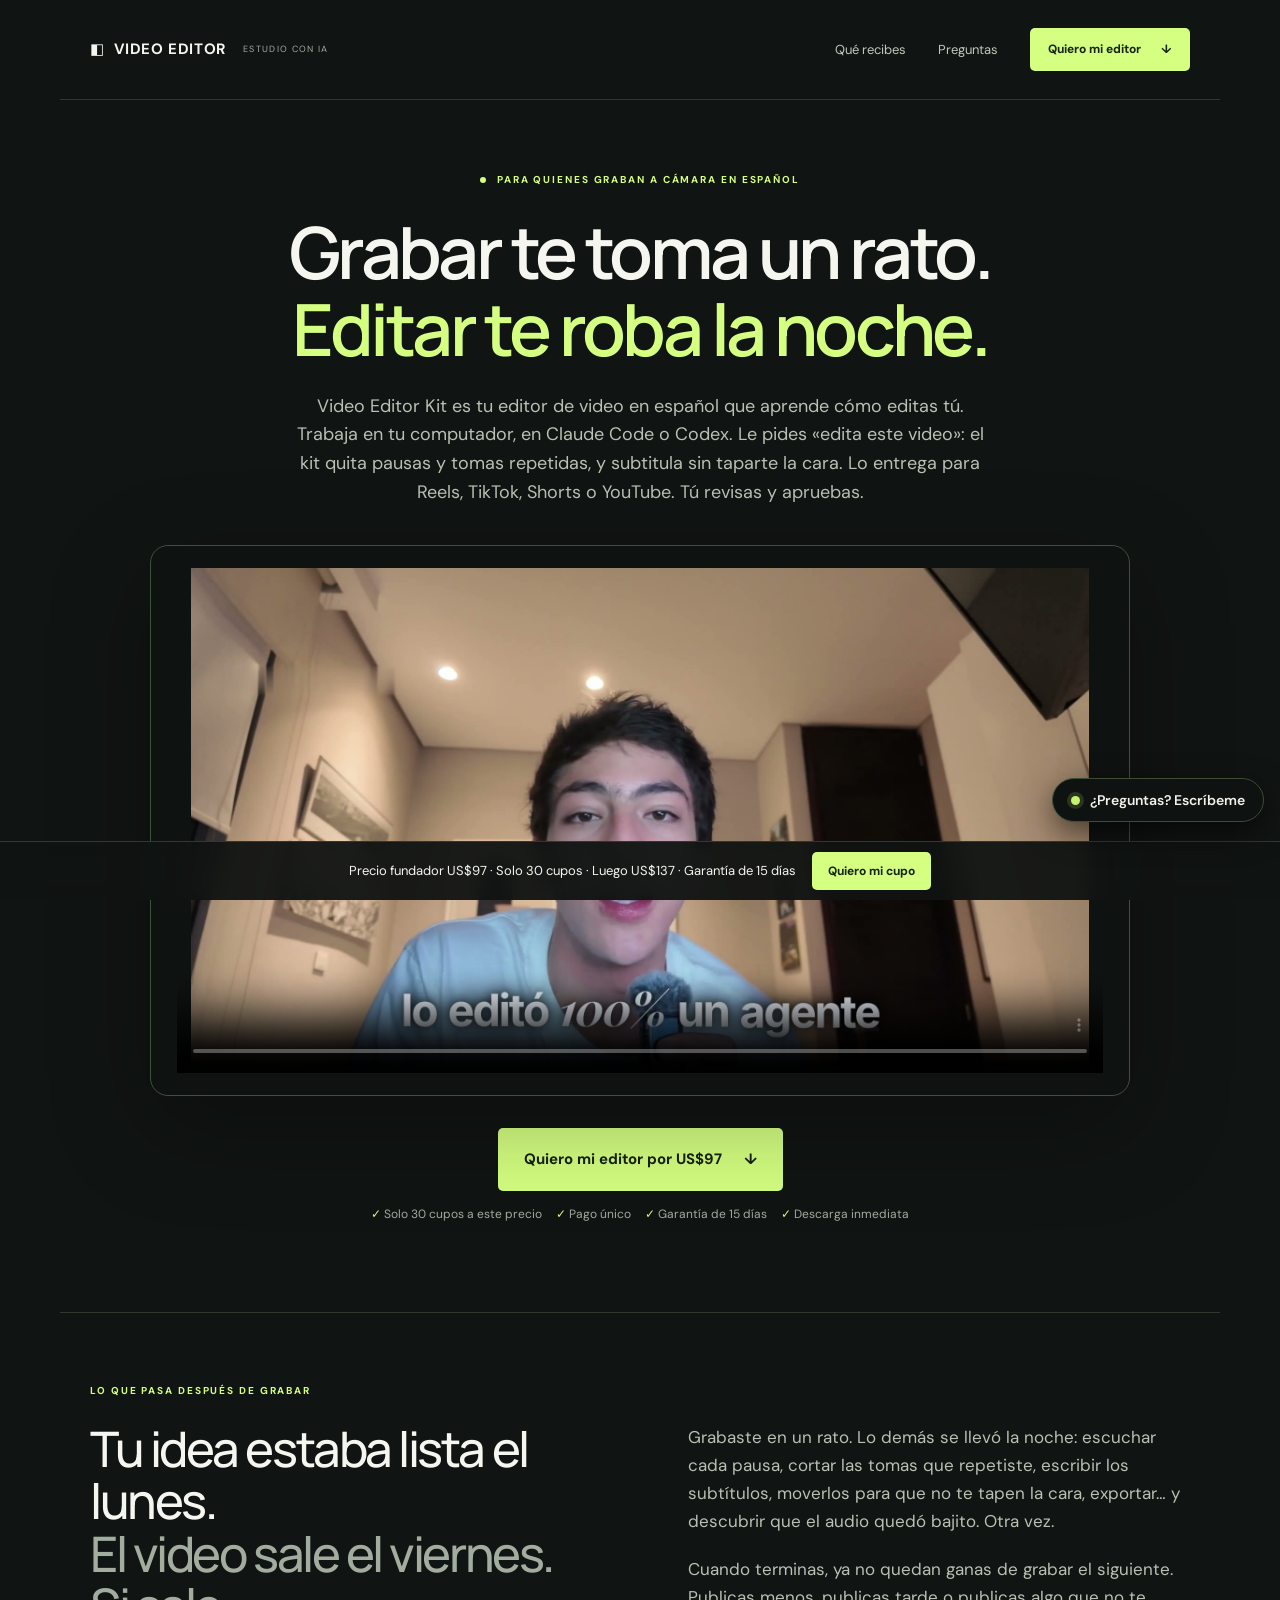
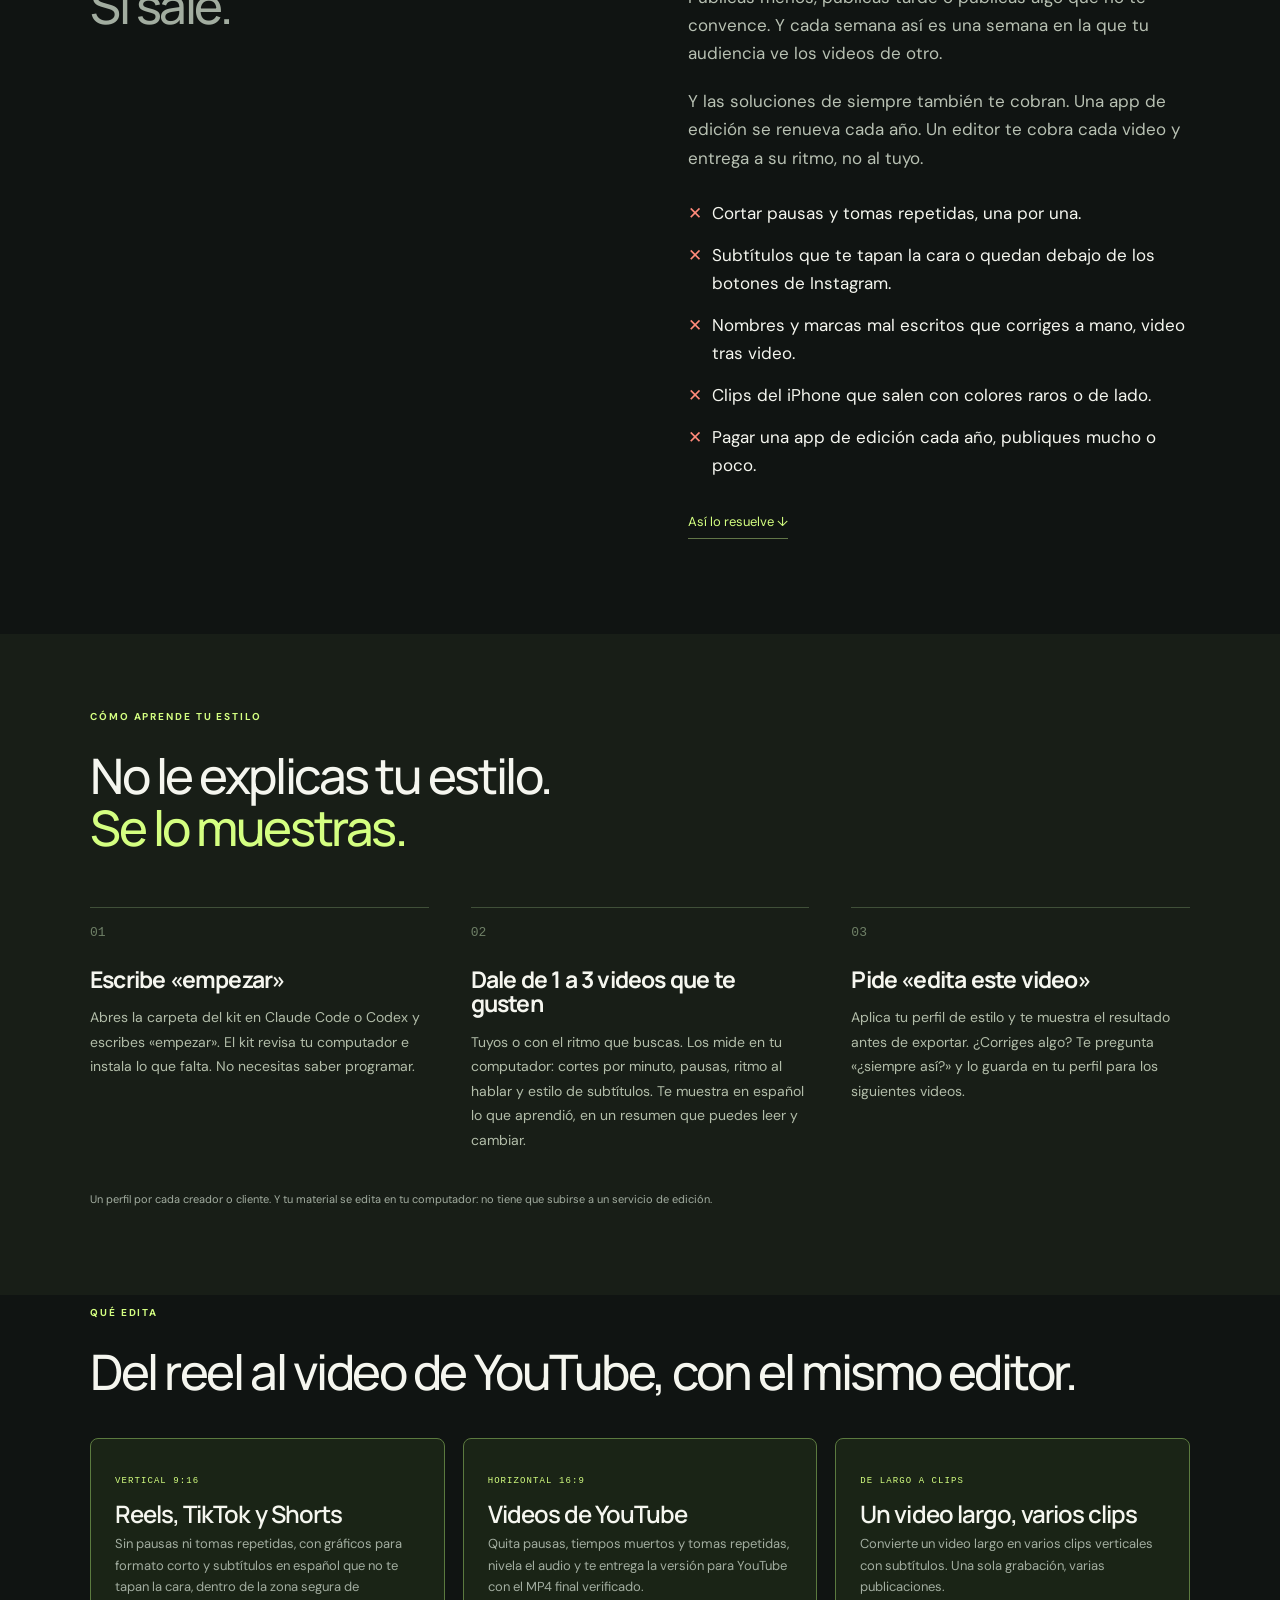
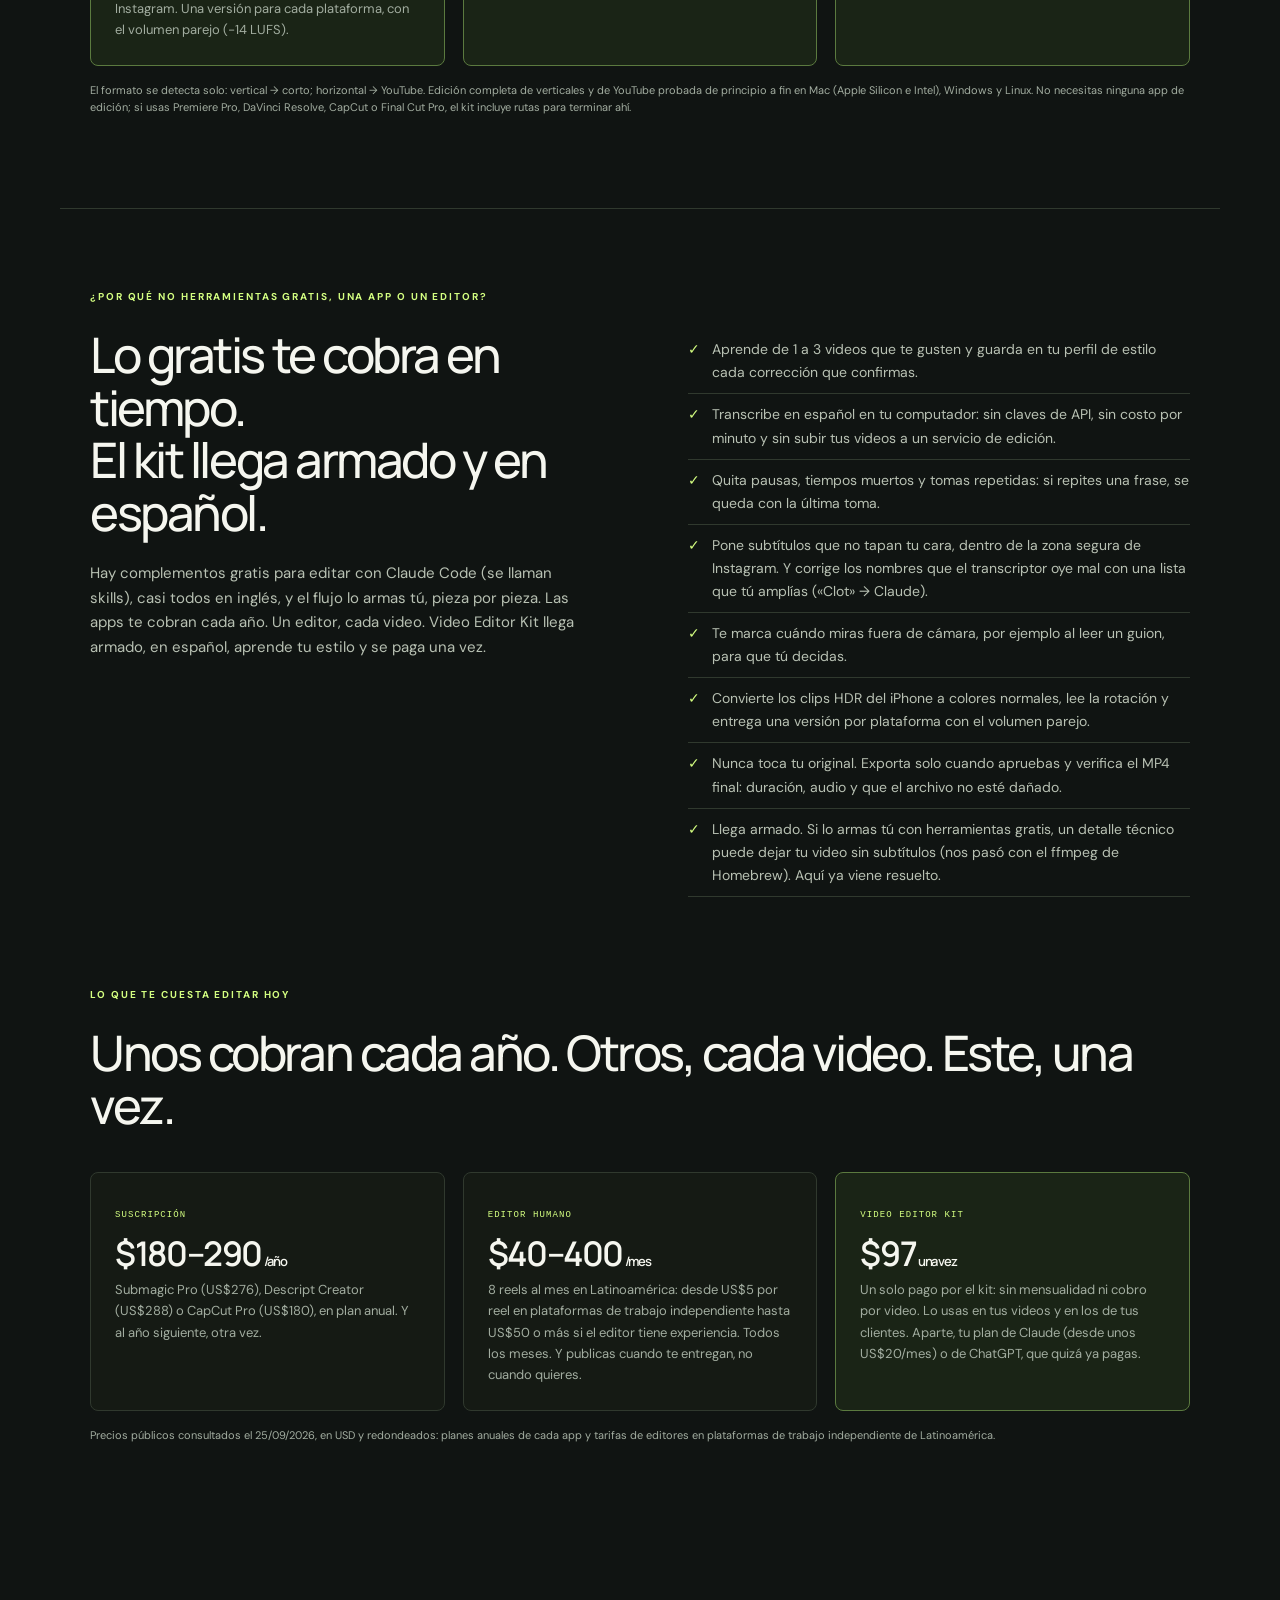
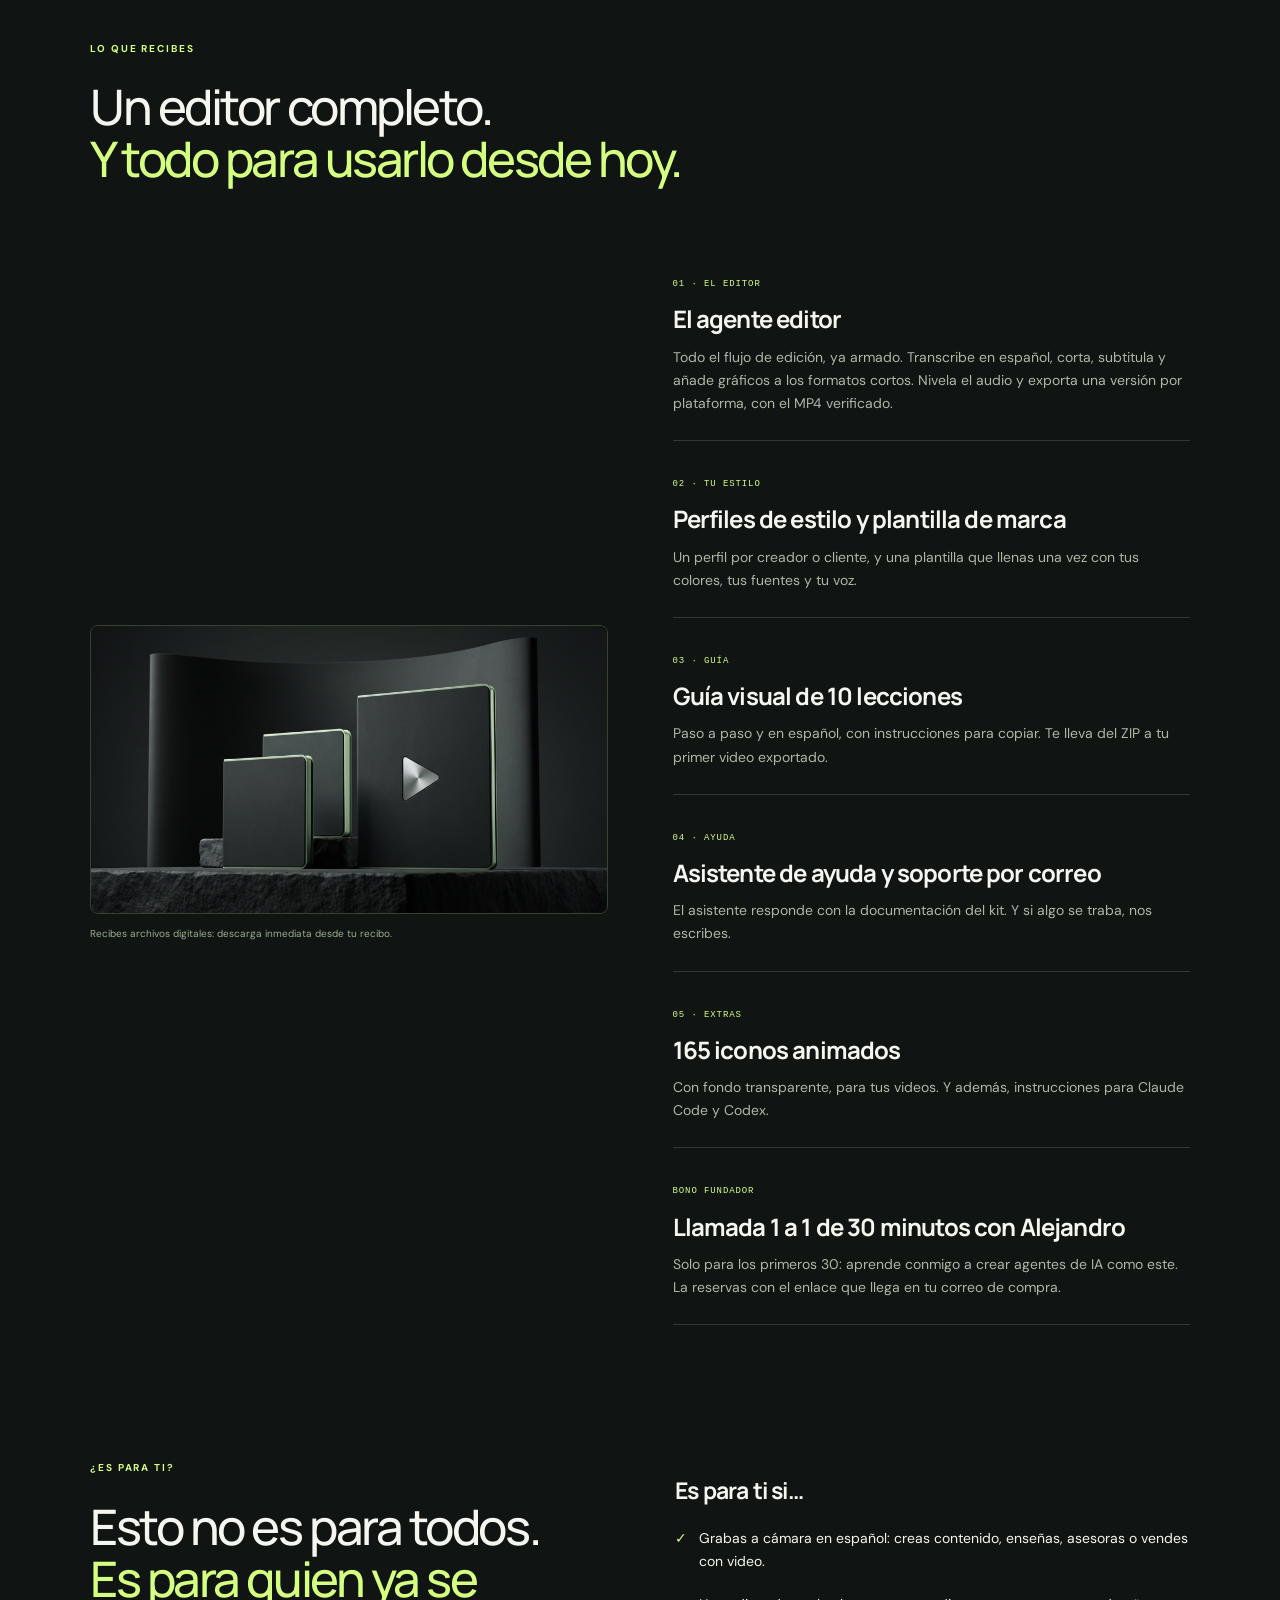
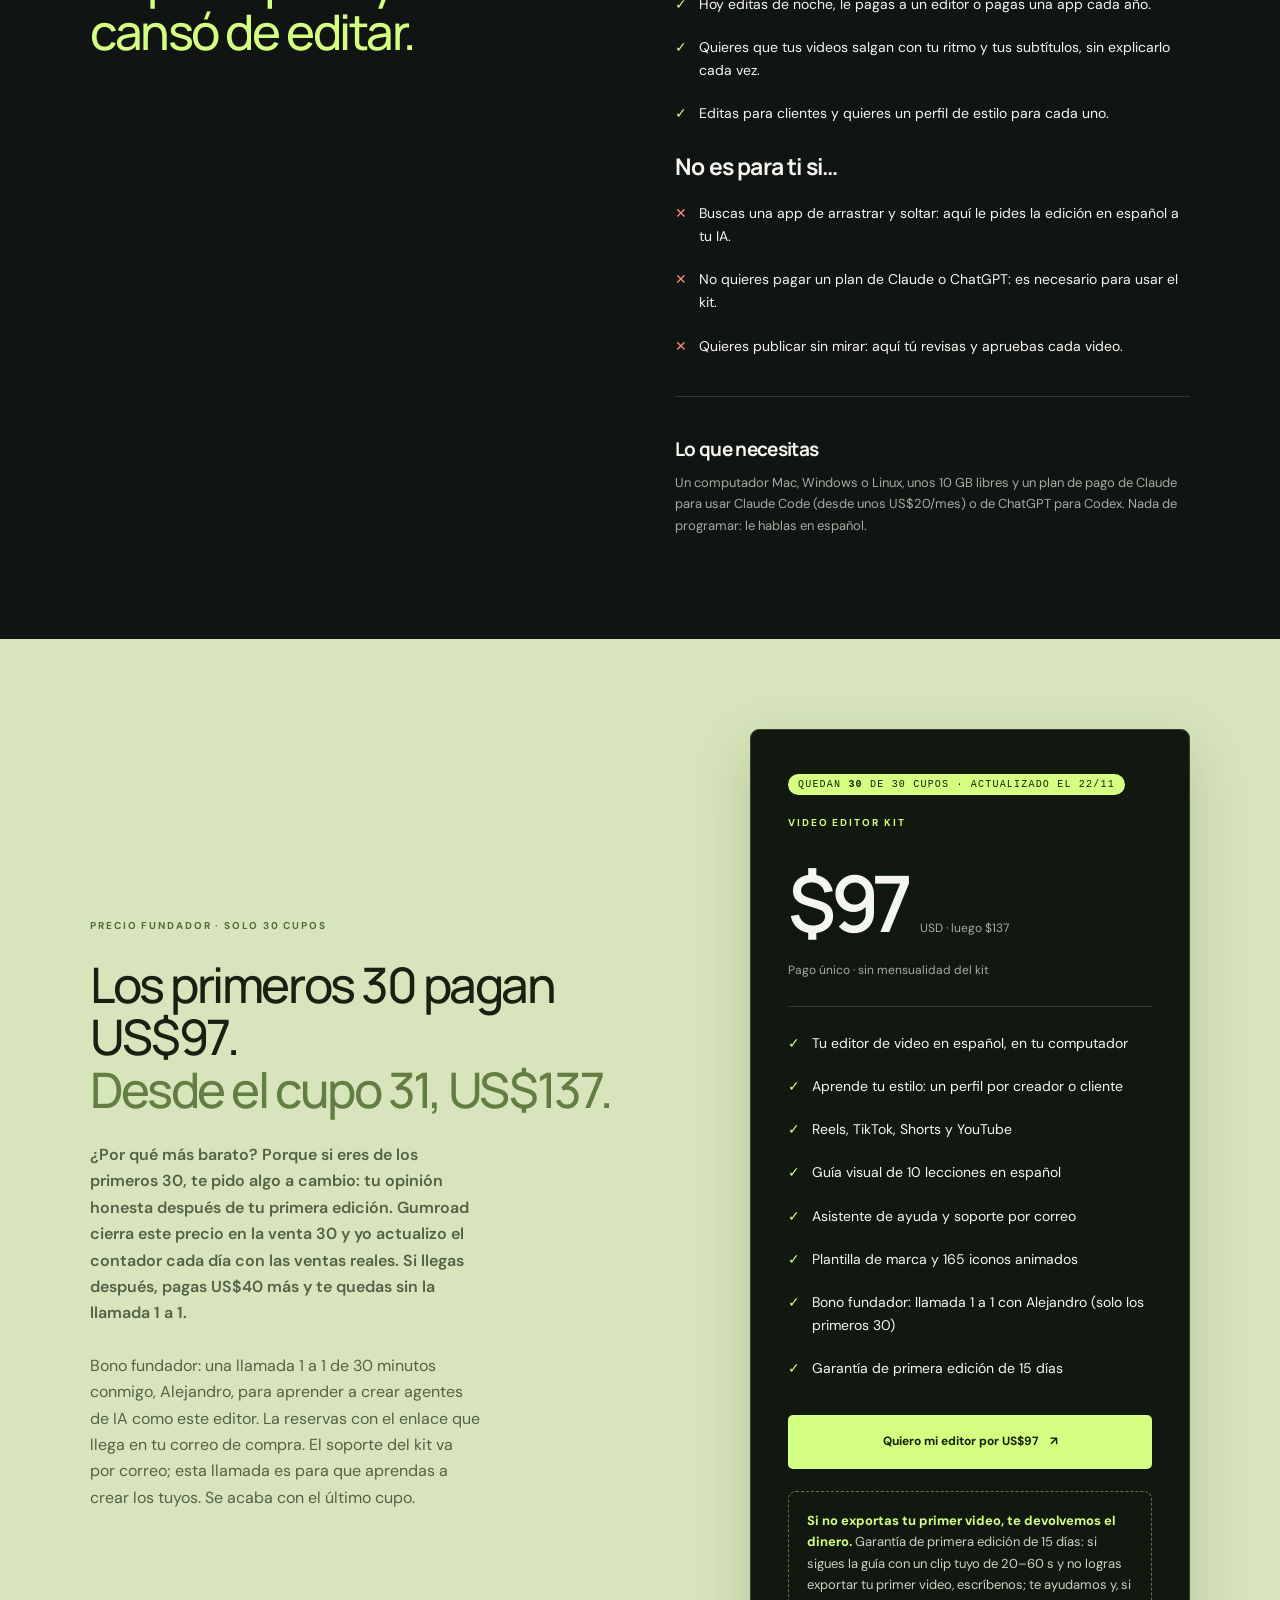
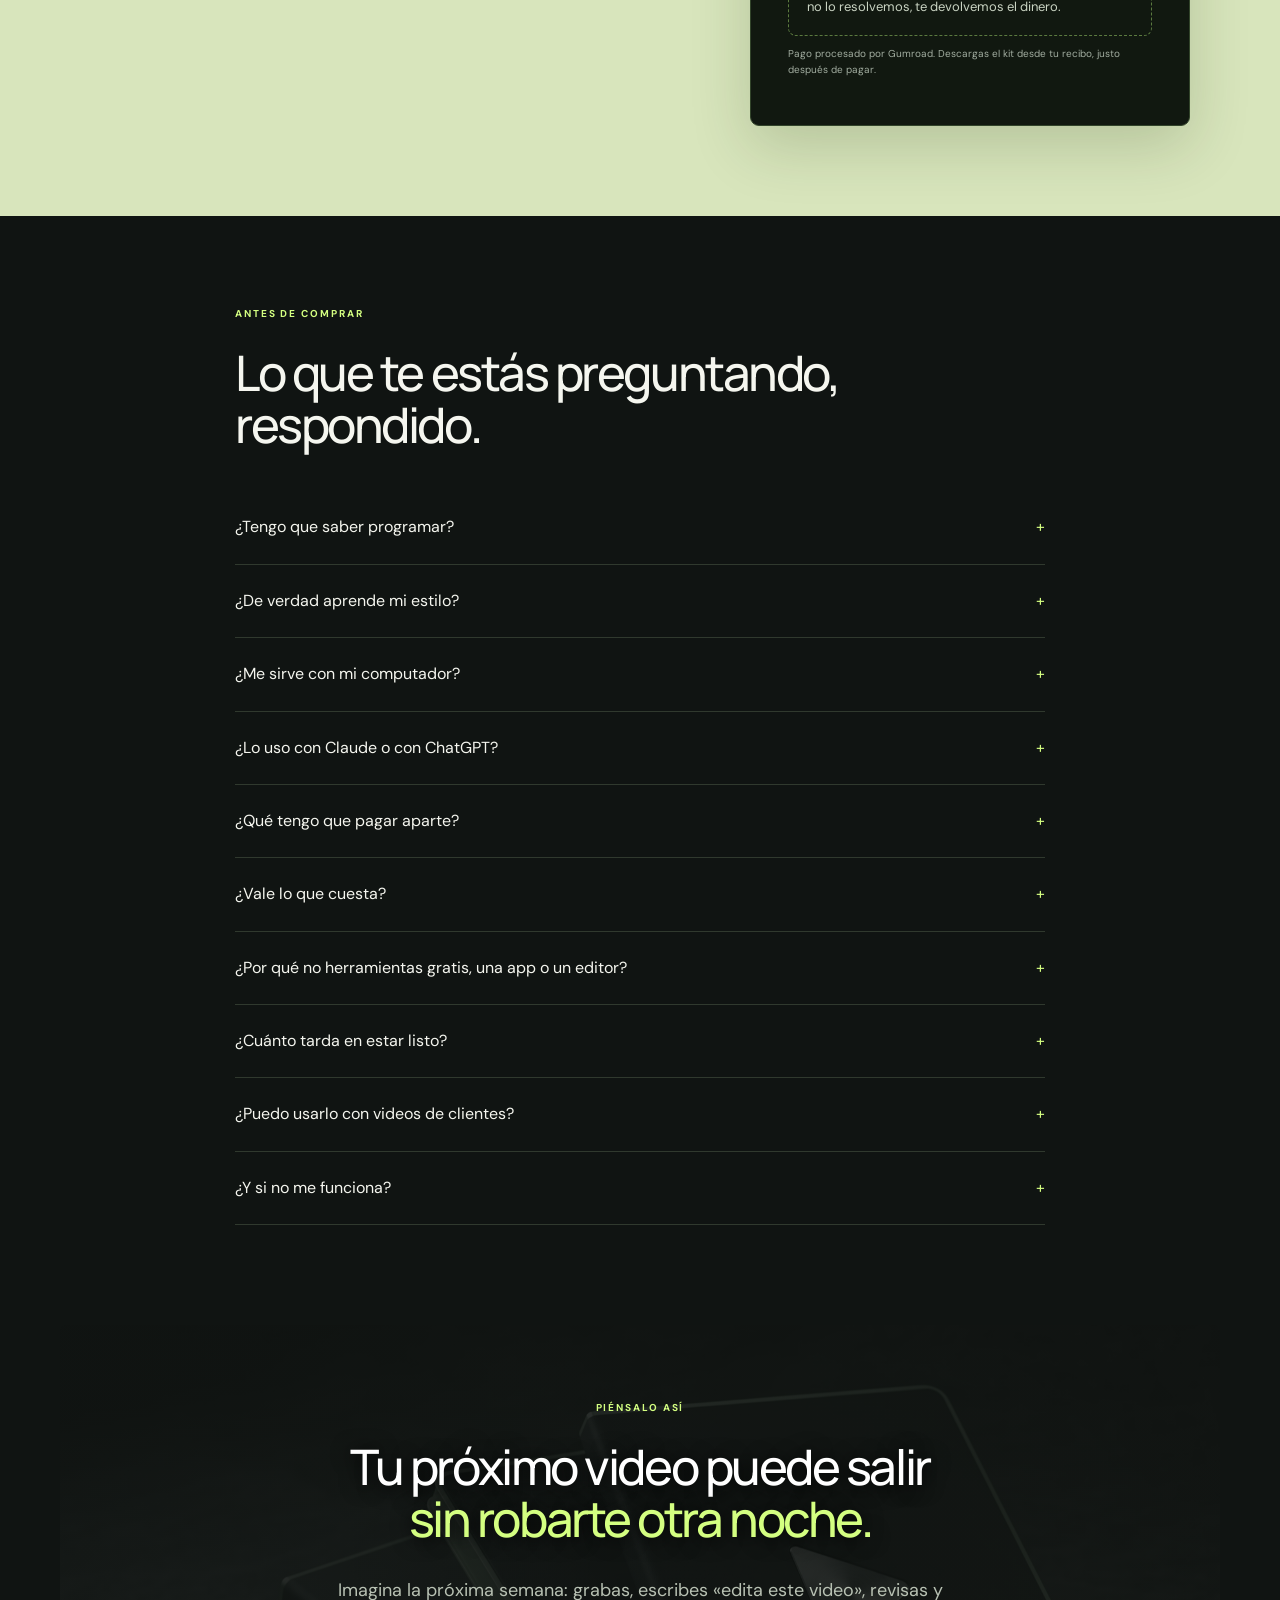
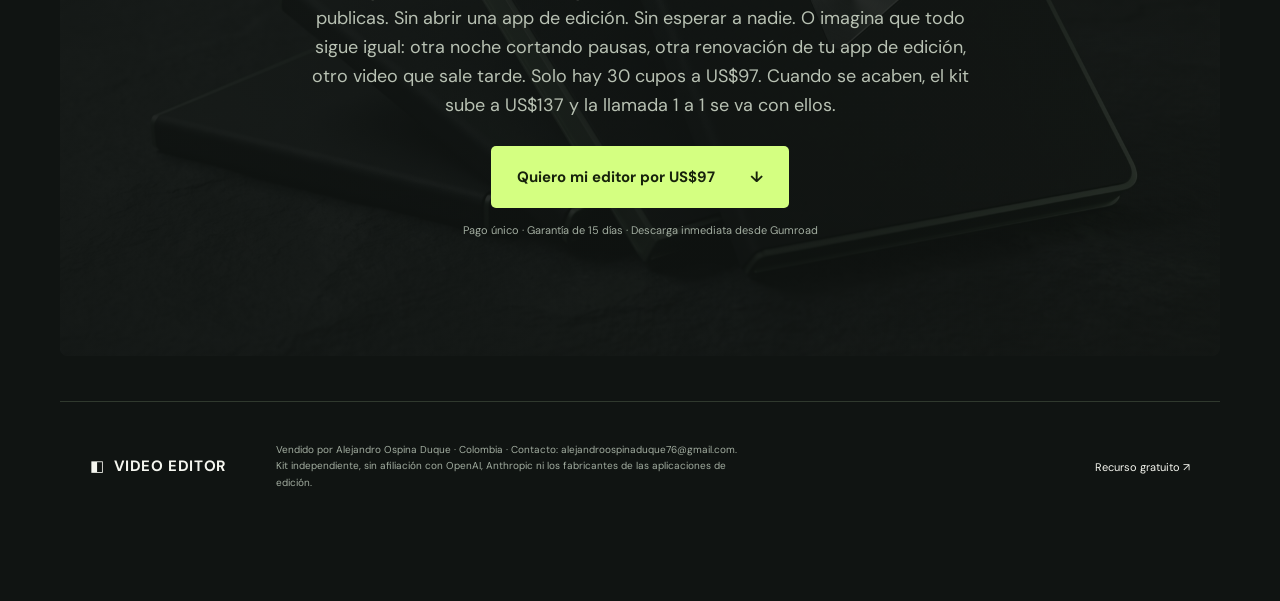
==== commit 0c1a8077: "Update founder slot counter (daily, from Gumroad)" ====
--- a/index.html
+++ b/index.html
@@ -27,4 +27,4 @@
 @media (max-width:640px){.sticky-buy{font-size:12px;gap:10px;justify-content:space-between}.sticky-buy span{flex:1}body.has-sticky .vek-chat{bottom:74px}}
 </style></head><body class="has-sticky">
 <header class="nav wrap"><a class="brand" href="#">◧ <b>VIDEO EDITOR</b><span>ESTUDIO CON IA</span></a><a class="nav-link" href="#incluye">Qué recibes</a><a class="nav-link" href="#preguntas">Preguntas</a><a class="button small" href="#oferta">Quiero mi editor <span>↓</span></a></header>
-<main><section class="hero wrap"><p class="eyebrow"><i></i> PARA QUIENES GRABAN A CÁMARA EN ESPAÑOL</p><h1>Grabar te toma un rato.<br><em>Editar te roba la noche.</em></h1><p class="lead">Video Editor Kit es tu editor de video en español que aprende cómo editas tú. Trabaja en tu computador, en Claude Code o Codex. Le pides «edita este video»: el kit quita pausas y tomas repetidas, y subtitula sin taparte la cara. Lo entrega para Reels, TikTok, Shorts o YouTube. Tú revisas y apruebas.</p><video class="vsl" controls playsinline preload="metadata" poster="assets/vsl-poster.jpg" src="assets/vsl.mp4" style="width:100%;height:auto;border-radius:18px;background:#0E1210"></video><div class="hero-cta"><a class="button" href="#oferta">Quiero mi editor por US$97 <span>↓</span></a><p class="micro"><span>Solo 30 cupos a este precio</span><span>Pago único</span><span>Garantía de 15 días</span><span>Descarga inmediata</span></p></div></section><section class="tension wrap"><p class="eyebrow">LO QUE PASA DESPUÉS DE GRABAR</p><div class="split"><h2>Tu idea estaba lista el lunes.<br><span class="muted">El video sale el viernes. Si sale.</span></h2><div><p>Grabaste en un rato. Lo demás se llevó la noche: escuchar cada pausa, cortar las tomas que repetiste, escribir los subtítulos, moverlos para que no te tapen la cara, exportar… y descubrir que el audio quedó bajito. Otra vez.</p><p>Cuando terminas, ya no quedan ganas de grabar el siguiente. Publicas menos, publicas tarde o publicas algo que no te convence. Y cada semana así es una semana en la que tu audiencia ve los videos de otro.</p><p>Y las soluciones de siempre también te cobran. Una app de edición se renueva cada año. Un editor te cobra cada video y entrega a su ritmo, no al tuyo.</p><ul class="pains"><li>Cortar pausas y tomas repetidas, una por una.</li><li>Subtítulos que te tapan la cara o quedan debajo de los botones de Instagram.</li><li>Nombres y marcas mal escritos que corriges a mano, video tras video.</li><li>Clips del iPhone que salen con colores raros o de lado.</li><li>Pagar una app de edición cada año, publiques mucho o poco.</li></ul><a class="text-link" href="#estilo">Así lo resuelve <span>↓</span></a></div></div></section><section class="method" id="estilo"><div class="wrap"><p class="eyebrow">CÓMO APRENDE TU ESTILO</p><h2>No le explicas tu estilo.<br><em>Se lo muestras.</em></h2><div class="steps"><article><span class="num">01</span><h3>Escribe «empezar»</h3><p>Abres la carpeta del kit en Claude Code o Codex y escribes «empezar». El kit revisa tu computador e instala lo que falta. No necesitas saber programar.</p></article><article><span class="num">02</span><h3>Dale de 1 a 3 videos que te gusten</h3><p>Tuyos o con el ritmo que buscas. Los mide en tu computador: cortes por minuto, pausas, ritmo al hablar y estilo de subtítulos. Te muestra en español lo que aprendió, en un resumen que puedes leer y cambiar.</p></article><article><span class="num">03</span><h3>Pide «edita este video»</h3><p>Aplica tu perfil de estilo y te muestra el resultado antes de exportar. ¿Corriges algo? Te pregunta «¿siempre así?» y lo guarda en tu perfil para los siguientes videos.</p></article></div><p class="fine">Un perfil por cada creador o cliente. Y tu material se edita en tu computador: no tiene que subirse a un servicio de edición.</p></div></section><section class="cost wrap" id="formatos"><p class="eyebrow">QUÉ EDITA</p><h2>Del reel al video de YouTube, con el mismo editor.</h2><div class="cost-grid"><article class="us"><span>VERTICAL 9:16</span><b style="font-size:24px">Reels, TikTok y Shorts</b><p>Sin pausas ni tomas repetidas, con gráficos para formato corto y subtítulos en español que no te tapan la cara, dentro de la zona segura de Instagram. Una versión para cada plataforma, con el volumen parejo (−14 LUFS).</p></article><article class="us"><span>HORIZONTAL 16:9</span><b style="font-size:24px">Videos de YouTube</b><p>Quita pausas, tiempos muertos y tomas repetidas, nivela el audio y te entrega la versión para YouTube con el MP4 final verificado.</p></article><article class="us"><span>DE LARGO A CLIPS</span><b style="font-size:24px">Un video largo, varios clips</b><p>Convierte un video largo en varios clips verticales con subtítulos. Una sola grabación, varias publicaciones.</p></article></div><p class="fine" style="margin-top:16px">El formato se detecta solo: vertical → corto; horizontal → YouTube. Edición completa de verticales y de YouTube probada de principio a fin en Mac (Apple Silicon e Intel), Windows y Linux. No necesitas ninguna app de edición; si usas Premiere Pro, DaVinci Resolve, CapCut o Final Cut Pro, el kit incluye rutas para terminar ahí.</p></section><section class="why wrap" id="por-que"><p class="eyebrow">¿POR QUÉ NO HERRAMIENTAS GRATIS, UNA APP O UN EDITOR?</p><div class="split"><div><h2>Lo gratis te cobra en tiempo.<br>El kit llega armado y en español.</h2><p class="muted" style="margin-top:22px">Hay complementos gratis para editar con Claude Code (se llaman skills), casi todos en inglés, y el flujo lo armas tú, pieza por pieza. Las apps te cobran cada año. Un editor, cada video. Video Editor Kit llega armado, en español, aprende tu estilo y se paga una vez.</p></div><ul><li>Aprende de 1 a 3 videos que te gusten y guarda en tu perfil de estilo cada corrección que confirmas.</li><li>Transcribe en español en tu computador: sin claves de API, sin costo por minuto y sin subir tus videos a un servicio de edición.</li><li>Quita pausas, tiempos muertos y tomas repetidas: si repites una frase, se queda con la última toma.</li><li>Pone subtítulos que no tapan tu cara, dentro de la zona segura de Instagram. Y corrige los nombres que el transcriptor oye mal con una lista que tú amplías («Clot» → Claude).</li><li>Te marca cuándo miras fuera de cámara, por ejemplo al leer un guion, para que tú decidas.</li><li>Convierte los clips HDR del iPhone a colores normales, lee la rotación y entrega una versión por plataforma con el volumen parejo.</li><li>Nunca toca tu original. Exporta solo cuando apruebas y verifica el MP4 final: duración, audio y que el archivo no esté dañado.</li><li>Llega armado. Si lo armas tú con herramientas gratis, un detalle técnico puede dejar tu video sin subtítulos (nos pasó con el ffmpeg de Homebrew). Aquí ya viene resuelto.</li></ul></div></section><section class="cost wrap"><p class="eyebrow">LO QUE TE CUESTA EDITAR HOY</p><h2>Unos cobran cada año. Otros, cada video. Este, una vez.</h2><div class="cost-grid"><article><span>SUSCRIPCIÓN</span><b>$180–290<small style="font-size:13px">&nbsp;/año</small></b><p>Submagic Pro (US$276), Descript Creator (US$288) o CapCut Pro (US$180), en plan anual. Y al año siguiente, otra vez.</p></article><article><span>EDITOR HUMANO</span><b>$40–400<small style="font-size:13px">&nbsp;/mes</small></b><p>8 reels al mes en Latinoamérica: desde US$5 por reel en plataformas de trabajo independiente hasta US$50 o más si el editor tiene experiencia. Todos los meses. Y publicas cuando te entregan, no cuando quieres.</p></article><article class="us"><span>VIDEO EDITOR KIT</span><b>$97<small style="font-size:13px">&nbsp;una vez</small></b><p>Un solo pago por el kit: sin mensualidad ni cobro por video. Lo usas en tus videos y en los de tus clientes. Aparte, tu plan de Claude (desde unos US$20/mes) o de ChatGPT, que quizá ya pagas.</p></article></div><p class="fine" style="margin-top:16px">Precios públicos consultados el 25/09/2026, en USD y redondeados: planes anuales de cada app y tarifas de editores en plataformas de trabajo independiente de Latinoamérica.</p></section><section class="included wrap" id="incluye"><p class="eyebrow">LO QUE RECIBES</p><h2>Un editor completo.<br><em>Y todo para usarlo desde hoy.</em></h2><div class="deliverable"><figure class="product-visual"><img src="assets/higgsfield-kit.jpg" alt="Las piezas de Video Editor Kit" width="1800" height="1005" loading="lazy"><figcaption>Recibes archivos digitales: descarga inmediata desde tu recibo.</figcaption></figure><div class="stack"><article><span>01 · EL EDITOR</span><h3>El agente editor</h3><p>Todo el flujo de edición, ya armado. Transcribe en español, corta, subtitula y añade gráficos a los formatos cortos. Nivela el audio y exporta una versión por plataforma, con el MP4 verificado.</p></article><article><span>02 · TU ESTILO</span><h3>Perfiles de estilo y plantilla de marca</h3><p>Un perfil por creador o cliente, y una plantilla que llenas una vez con tus colores, tus fuentes y tu voz.</p></article><article><span>03 · GUÍA</span><h3>Guía visual de 10 lecciones</h3><p>Paso a paso y en español, con instrucciones para copiar. Te lleva del ZIP a tu primer video exportado.</p></article><article><span>04 · AYUDA</span><h3>Asistente de ayuda y soporte por correo</h3><p>El asistente responde con la documentación del kit. Y si algo se traba, nos escribes.</p></article><article><span>05 · EXTRAS</span><h3>165 iconos animados</h3><p>Con fondo transparente, para tus videos. Y además, instrucciones para Claude Code y Codex.</p></article><article><span>BONO FUNDADOR</span><h3>Llamada 1 a 1 de 30 minutos con Alejandro</h3><p>Solo para los primeros 30: aprende conmigo a crear agentes de IA como este. La reservas con el enlace que llega en tu correo de compra.</p></article></div></div></section><section class="fit wrap"><div><p class="eyebrow">¿ES PARA TI?</p><h2>Esto no es para todos.<br><em>Es para quien ya se cansó de editar.</em></h2></div><div><h3>Es para ti si…</h3><ul class="checks"><li>Grabas a cámara en español: creas contenido, enseñas, asesoras o vendes con video.</li><li>Hoy editas de noche, le pagas a un editor o pagas una app cada año.</li><li>Quieres que tus videos salgan con tu ritmo y tus subtítulos, sin explicarlo cada vez.</li><li>Editas para clientes y quieres un perfil de estilo para cada uno.</li></ul><h3>No es para ti si…</h3><ul class="checks no"><li>Buscas una app de arrastrar y soltar: aquí le pides la edición en español a tu IA.</li><li>No quieres pagar un plan de Claude o ChatGPT: es necesario para usar el kit.</li><li>Quieres publicar sin mirar: aquí tú revisas y apruebas cada video.</li></ul><div class="requirements"><h3>Lo que necesitas</h3><p>Un computador Mac, Windows o Linux, unos 10 GB libres y un plan de pago de Claude para usar Claude Code (desde unos US$20/mes) o de ChatGPT para Codex. Nada de programar: le hablas en español.</p></div></div></section><section class="offer-section" id="oferta"><div class="wrap offer-grid"><div><p class="eyebrow">PRECIO FUNDADOR · SOLO 30 CUPOS</p><h2>Los primeros 30 pagan US$97.<br><em>Desde el cupo 31, US$137.</em></h2><p class="offer-copy urgent">¿Por qué más barato? Porque si eres de los primeros 30, te pido algo a cambio: tu opinión honesta después de tu primera edición. Gumroad cierra este precio en la venta 30 y yo actualizo el contador cada día con las ventas reales. Si llegas después, pagas US$40 más y te quedas sin la llamada 1 a 1.</p><p class="offer-copy bono">Bono fundador: una llamada 1 a 1 de 30 minutos conmigo, Alejandro, para aprender a crear agentes de IA como este editor. La reservas con el enlace que llega en tu correo de compra. El soporte del kit va por correo; esta llamada es para que aprendas a crear los tuyos. Se acaba con el último cupo.</p></div><div class="price-card"><span class="founder">QUEDAN <b data-cupos>30</b> DE 30 CUPOS · ACTUALIZADO EL <span data-cupos-fecha>21/11</span></span><span class="eyebrow" style="display:block;margin-top:14px">VIDEO EDITOR KIT</span><div class="price">$97<span>USD · luego $137</span></div><p>Pago único · sin mensualidad del kit</p><ul class="checks"><li>Tu editor de video en español, en tu computador</li><li>Aprende tu estilo: un perfil por creador o cliente</li><li>Reels, TikTok, Shorts y YouTube</li><li>Guía visual de 10 lecciones en español</li><li>Asistente de ayuda y soporte por correo</li><li>Plantilla de marca y 165 iconos animados</li><li>Bono fundador: llamada 1 a 1 con Alejandro (solo los primeros 30)</li><li>Garantía de primera edición de 15 días</li></ul><a class="button full" href="https://gumroad.com/checkout?product=bkxlfg&amp;quantity=1">Quiero mi editor por US$97 <span>↗</span></a><div class="guarantee"><b>Si no exportas tu primer video, te devolvemos el dinero.</b> Garantía de primera edición de 15 días: si sigues la guía con un clip tuyo de 20–60 s y no logras exportar tu primer video, escríbenos; te ayudamos y, si no lo resolvemos, te devolvemos el dinero.</div><p class="fine">Pago procesado por Gumroad. Descargas el kit desde tu recibo, justo después de pagar.</p></div></div></section><section class="faq wrap" id="preguntas"><p class="eyebrow">ANTES DE COMPRAR</p><h2>Lo que te estás preguntando, respondido.</h2><details><summary>¿Tengo que saber programar?</summary><p>No. Abres la carpeta del kit en Claude Code o Codex, escribes «empezar» y desde ahí le hablas en español, como le hablarías a tu editor: «edita este video». El kit revisa tu computador e instala lo que falte, y la guía visual te lleva paso a paso con instrucciones para copiar y pegar.</p></details><details><summary>¿De verdad aprende mi estilo?</summary><p>Sí. No le describes tu estilo: le das de 1 a 3 videos que te gusten y mide sus cortes por minuto, sus pausas, el ritmo al hablar y los subtítulos. Te lo resume en español para que lo leas y lo ajustes. Y cada vez que corriges algo y confirmas «siempre así», lo recuerda.</p></details><details><summary>¿Me sirve con mi computador?</summary><p>La edición completa de videos verticales y de YouTube está probada de principio a fin en Mac (Apple Silicon e Intel), Windows y Linux. Necesitas unos 10 GB libres. Al escribir «empezar», el kit revisa tu equipo e instala lo que falte. ¿Grabas con iPhone? El kit convierte el HDR a colores normales y lee la rotación. Y si no logras exportar tu primer video, te cubre la garantía de primera edición de 15 días.</p></details><details><summary>¿Lo uso con Claude o con ChatGPT?</summary><p>Con Claude, lo usas en Claude Code (plan de pago de Claude, desde unos US$20/mes). Con ChatGPT, en Codex (plan de pago de ChatGPT). No es el chat del navegador: abres la carpeta del kit en tu computador y le pides la edición en español. Codex: adaptación incluida; la prueba completa está en curso.</p></details><details><summary>¿Qué tengo que pagar aparte?</summary><p>Solo tu plan de Claude (desde unos US$20/mes) o de ChatGPT, si no lo tienes ya. La transcripción corre en tu computador con WhisperX: sin claves de API ni cobro por minuto. No necesitas ninguna app de edición; si ya usas Premiere Pro, DaVinci Resolve, CapCut o Final Cut Pro, el kit incluye rutas para terminar ahí.</p></details><details><summary>¿Vale lo que cuesta?</summary><p>Haz la cuenta. Un año de Submagic Pro, Descript Creator o CapCut Pro cuesta entre US$180 y US$290. Un editor en Latinoamérica cobra de US$5 a US$50 o más por reel, todos los meses. El kit se paga una vez y lo usas en todos tus videos, sin cobro por video ni por minuto; solo necesitas tu plan de Claude o ChatGPT, que quizá ya pagas. Y cada corrección que confirmas queda guardada en tu perfil.</p></details><details><summary>¿Por qué no herramientas gratis, una app o un editor?</summary><p>Los complementos gratis (skills) existen, casi todos en inglés, y el flujo lo armas tú: instalar, conectar, probar y arreglar lo que falla. Una app se paga cada año y un editor cobra cada video. El kit llega armado, en español, trabaja en tu computador y aprende cómo editas tú, con un solo pago.</p></details><details><summary>¿Cuánto tarda en estar listo?</summary><p>Lo descargas apenas pagas. Instalarlo son 3 pasos: descargas el ZIP desde tu recibo, lo descomprimes y abres la carpeta video-editor en Claude Code o Codex para escribir «empezar». El kit revisa tu computador e instala lo que falte. La primera edición descarga una sola vez unos 4,3 GB de modelos; las siguientes reutilizan lo descargado.</p></details><details><summary>¿Puedo usarlo con videos de clientes?</summary><p>Sí. Puedes editar material tuyo o de tus clientes y guardar un perfil de estilo para cada uno. Así cada cliente conserva su ritmo y sus subtítulos sin que tengas que explicarlo de nuevo en cada video.</p></details><details><summary>¿Y si no me funciona?</summary><p>Te cubre la garantía de primera edición de 15 días: si sigues la guía con un clip tuyo de 20–60 s y no logras exportar tu primer video, escríbenos; te ayudamos y, si no lo resolvemos, te devolvemos el dinero. Además tienes el asistente de ayuda y soporte por correo.</p></details></section><section class="last wrap"><img class="closing-art" src="assets/higgsfield-detail.jpg" alt="" width="1800" height="1005" loading="lazy"><p class="eyebrow">PIÉNSALO ASÍ</p><h2>Tu próximo video puede salir<br><em>sin robarte otra noche.</em></h2><p class="lead">Imagina la próxima semana: grabas, escribes «edita este video», revisas y publicas. Sin abrir una app de edición. Sin esperar a nadie. O imagina que todo sigue igual: otra noche cortando pausas, otra renovación de tu app de edición, otro video que sale tarde. Solo hay 30 cupos a US$97. Cuando se acaben, el kit sube a US$137 y la llamada 1 a 1 se va con ellos.</p><a class="button" href="#oferta">Quiero mi editor por US$97 <span>↓</span></a><p class="fine">Pago único · Garantía de 15 días · Descarga inmediata desde Gumroad</p></section></main><footer class="wrap"><a class="brand" href="#">◧ <b>VIDEO EDITOR</b></a><p>Vendido por Alejandro Ospina Duque · Colombia · Contacto: alejandroospinaduque76@gmail.com. Kit independiente, sin afiliación con OpenAI, Anthropic ni los fabricantes de las aplicaciones de edición.</p><a href="readiness.html">Recurso gratuito ↗</a></footer><script>(function(){var c='';try{var q=new URLSearchParams(location.search);c=q.get('utm_campaign')||q.get('utm_source')||'';if(c){sessionStorage.setItem('ve_canal',c)}else{c=sessionStorage.getItem('ve_canal')||''}}catch(e){}c=(c||'directo').toLowerCase().replace(/_/g,'-').replace(/[^a-z0-9-]/g,'').slice(0,30)||'directo';document.querySelectorAll('[data-goatcounter-click]').forEach(function(a){a.setAttribute('data-goatcounter-click',a.getAttribute('data-goatcounter-click')+'/'+c);})})();</script><link rel="stylesheet" href="assets/asistente.css"><script>window.VEK_LINK_COMPRA="https://gumroad.com/checkout?product=bkxlfg&quantity=1";window.VEK_CORREO="alejandroospinaduque76@gmail.com";window.VEK_CHAT_ENDPOINT=null;</script><script src="assets/asistente.js" defer></script><div class="sticky-buy"><span>Precio fundador US$97 · Solo 30 cupos · Luego US$137 · Garantía de 15 días</span><a class="button small" href="#oferta">Quiero mi cupo</a></div></body></html>+<main><section class="hero wrap"><p class="eyebrow"><i></i> PARA QUIENES GRABAN A CÁMARA EN ESPAÑOL</p><h1>Grabar te toma un rato.<br><em>Editar te roba la noche.</em></h1><p class="lead">Video Editor Kit es tu editor de video en español que aprende cómo editas tú. Trabaja en tu computador, en Claude Code o Codex. Le pides «edita este video»: el kit quita pausas y tomas repetidas, y subtitula sin taparte la cara. Lo entrega para Reels, TikTok, Shorts o YouTube. Tú revisas y apruebas.</p><video class="vsl" controls playsinline preload="metadata" poster="assets/vsl-poster.jpg" src="assets/vsl.mp4" style="width:100%;height:auto;border-radius:18px;background:#0E1210"></video><div class="hero-cta"><a class="button" href="#oferta">Quiero mi editor por US$97 <span>↓</span></a><p class="micro"><span>Solo 30 cupos a este precio</span><span>Pago único</span><span>Garantía de 15 días</span><span>Descarga inmediata</span></p></div></section><section class="tension wrap"><p class="eyebrow">LO QUE PASA DESPUÉS DE GRABAR</p><div class="split"><h2>Tu idea estaba lista el lunes.<br><span class="muted">El video sale el viernes. Si sale.</span></h2><div><p>Grabaste en un rato. Lo demás se llevó la noche: escuchar cada pausa, cortar las tomas que repetiste, escribir los subtítulos, moverlos para que no te tapen la cara, exportar… y descubrir que el audio quedó bajito. Otra vez.</p><p>Cuando terminas, ya no quedan ganas de grabar el siguiente. Publicas menos, publicas tarde o publicas algo que no te convence. Y cada semana así es una semana en la que tu audiencia ve los videos de otro.</p><p>Y las soluciones de siempre también te cobran. Una app de edición se renueva cada año. Un editor te cobra cada video y entrega a su ritmo, no al tuyo.</p><ul class="pains"><li>Cortar pausas y tomas repetidas, una por una.</li><li>Subtítulos que te tapan la cara o quedan debajo de los botones de Instagram.</li><li>Nombres y marcas mal escritos que corriges a mano, video tras video.</li><li>Clips del iPhone que salen con colores raros o de lado.</li><li>Pagar una app de edición cada año, publiques mucho o poco.</li></ul><a class="text-link" href="#estilo">Así lo resuelve <span>↓</span></a></div></div></section><section class="method" id="estilo"><div class="wrap"><p class="eyebrow">CÓMO APRENDE TU ESTILO</p><h2>No le explicas tu estilo.<br><em>Se lo muestras.</em></h2><div class="steps"><article><span class="num">01</span><h3>Escribe «empezar»</h3><p>Abres la carpeta del kit en Claude Code o Codex y escribes «empezar». El kit revisa tu computador e instala lo que falta. No necesitas saber programar.</p></article><article><span class="num">02</span><h3>Dale de 1 a 3 videos que te gusten</h3><p>Tuyos o con el ritmo que buscas. Los mide en tu computador: cortes por minuto, pausas, ritmo al hablar y estilo de subtítulos. Te muestra en español lo que aprendió, en un resumen que puedes leer y cambiar.</p></article><article><span class="num">03</span><h3>Pide «edita este video»</h3><p>Aplica tu perfil de estilo y te muestra el resultado antes de exportar. ¿Corriges algo? Te pregunta «¿siempre así?» y lo guarda en tu perfil para los siguientes videos.</p></article></div><p class="fine">Un perfil por cada creador o cliente. Y tu material se edita en tu computador: no tiene que subirse a un servicio de edición.</p></div></section><section class="cost wrap" id="formatos"><p class="eyebrow">QUÉ EDITA</p><h2>Del reel al video de YouTube, con el mismo editor.</h2><div class="cost-grid"><article class="us"><span>VERTICAL 9:16</span><b style="font-size:24px">Reels, TikTok y Shorts</b><p>Sin pausas ni tomas repetidas, con gráficos para formato corto y subtítulos en español que no te tapan la cara, dentro de la zona segura de Instagram. Una versión para cada plataforma, con el volumen parejo (−14 LUFS).</p></article><article class="us"><span>HORIZONTAL 16:9</span><b style="font-size:24px">Videos de YouTube</b><p>Quita pausas, tiempos muertos y tomas repetidas, nivela el audio y te entrega la versión para YouTube con el MP4 final verificado.</p></article><article class="us"><span>DE LARGO A CLIPS</span><b style="font-size:24px">Un video largo, varios clips</b><p>Convierte un video largo en varios clips verticales con subtítulos. Una sola grabación, varias publicaciones.</p></article></div><p class="fine" style="margin-top:16px">El formato se detecta solo: vertical → corto; horizontal → YouTube. Edición completa de verticales y de YouTube probada de principio a fin en Mac (Apple Silicon e Intel), Windows y Linux. No necesitas ninguna app de edición; si usas Premiere Pro, DaVinci Resolve, CapCut o Final Cut Pro, el kit incluye rutas para terminar ahí.</p></section><section class="why wrap" id="por-que"><p class="eyebrow">¿POR QUÉ NO HERRAMIENTAS GRATIS, UNA APP O UN EDITOR?</p><div class="split"><div><h2>Lo gratis te cobra en tiempo.<br>El kit llega armado y en español.</h2><p class="muted" style="margin-top:22px">Hay complementos gratis para editar con Claude Code (se llaman skills), casi todos en inglés, y el flujo lo armas tú, pieza por pieza. Las apps te cobran cada año. Un editor, cada video. Video Editor Kit llega armado, en español, aprende tu estilo y se paga una vez.</p></div><ul><li>Aprende de 1 a 3 videos que te gusten y guarda en tu perfil de estilo cada corrección que confirmas.</li><li>Transcribe en español en tu computador: sin claves de API, sin costo por minuto y sin subir tus videos a un servicio de edición.</li><li>Quita pausas, tiempos muertos y tomas repetidas: si repites una frase, se queda con la última toma.</li><li>Pone subtítulos que no tapan tu cara, dentro de la zona segura de Instagram. Y corrige los nombres que el transcriptor oye mal con una lista que tú amplías («Clot» → Claude).</li><li>Te marca cuándo miras fuera de cámara, por ejemplo al leer un guion, para que tú decidas.</li><li>Convierte los clips HDR del iPhone a colores normales, lee la rotación y entrega una versión por plataforma con el volumen parejo.</li><li>Nunca toca tu original. Exporta solo cuando apruebas y verifica el MP4 final: duración, audio y que el archivo no esté dañado.</li><li>Llega armado. Si lo armas tú con herramientas gratis, un detalle técnico puede dejar tu video sin subtítulos (nos pasó con el ffmpeg de Homebrew). Aquí ya viene resuelto.</li></ul></div></section><section class="cost wrap"><p class="eyebrow">LO QUE TE CUESTA EDITAR HOY</p><h2>Unos cobran cada año. Otros, cada video. Este, una vez.</h2><div class="cost-grid"><article><span>SUSCRIPCIÓN</span><b>$180–290<small style="font-size:13px">&nbsp;/año</small></b><p>Submagic Pro (US$276), Descript Creator (US$288) o CapCut Pro (US$180), en plan anual. Y al año siguiente, otra vez.</p></article><article><span>EDITOR HUMANO</span><b>$40–400<small style="font-size:13px">&nbsp;/mes</small></b><p>8 reels al mes en Latinoamérica: desde US$5 por reel en plataformas de trabajo independiente hasta US$50 o más si el editor tiene experiencia. Todos los meses. Y publicas cuando te entregan, no cuando quieres.</p></article><article class="us"><span>VIDEO EDITOR KIT</span><b>$97<small style="font-size:13px">&nbsp;una vez</small></b><p>Un solo pago por el kit: sin mensualidad ni cobro por video. Lo usas en tus videos y en los de tus clientes. Aparte, tu plan de Claude (desde unos US$20/mes) o de ChatGPT, que quizá ya pagas.</p></article></div><p class="fine" style="margin-top:16px">Precios públicos consultados el 25/09/2026, en USD y redondeados: planes anuales de cada app y tarifas de editores en plataformas de trabajo independiente de Latinoamérica.</p></section><section class="included wrap" id="incluye"><p class="eyebrow">LO QUE RECIBES</p><h2>Un editor completo.<br><em>Y todo para usarlo desde hoy.</em></h2><div class="deliverable"><figure class="product-visual"><img src="assets/higgsfield-kit.jpg" alt="Las piezas de Video Editor Kit" width="1800" height="1005" loading="lazy"><figcaption>Recibes archivos digitales: descarga inmediata desde tu recibo.</figcaption></figure><div class="stack"><article><span>01 · EL EDITOR</span><h3>El agente editor</h3><p>Todo el flujo de edición, ya armado. Transcribe en español, corta, subtitula y añade gráficos a los formatos cortos. Nivela el audio y exporta una versión por plataforma, con el MP4 verificado.</p></article><article><span>02 · TU ESTILO</span><h3>Perfiles de estilo y plantilla de marca</h3><p>Un perfil por creador o cliente, y una plantilla que llenas una vez con tus colores, tus fuentes y tu voz.</p></article><article><span>03 · GUÍA</span><h3>Guía visual de 10 lecciones</h3><p>Paso a paso y en español, con instrucciones para copiar. Te lleva del ZIP a tu primer video exportado.</p></article><article><span>04 · AYUDA</span><h3>Asistente de ayuda y soporte por correo</h3><p>El asistente responde con la documentación del kit. Y si algo se traba, nos escribes.</p></article><article><span>05 · EXTRAS</span><h3>165 iconos animados</h3><p>Con fondo transparente, para tus videos. Y además, instrucciones para Claude Code y Codex.</p></article><article><span>BONO FUNDADOR</span><h3>Llamada 1 a 1 de 30 minutos con Alejandro</h3><p>Solo para los primeros 30: aprende conmigo a crear agentes de IA como este. La reservas con el enlace que llega en tu correo de compra.</p></article></div></div></section><section class="fit wrap"><div><p class="eyebrow">¿ES PARA TI?</p><h2>Esto no es para todos.<br><em>Es para quien ya se cansó de editar.</em></h2></div><div><h3>Es para ti si…</h3><ul class="checks"><li>Grabas a cámara en español: creas contenido, enseñas, asesoras o vendes con video.</li><li>Hoy editas de noche, le pagas a un editor o pagas una app cada año.</li><li>Quieres que tus videos salgan con tu ritmo y tus subtítulos, sin explicarlo cada vez.</li><li>Editas para clientes y quieres un perfil de estilo para cada uno.</li></ul><h3>No es para ti si…</h3><ul class="checks no"><li>Buscas una app de arrastrar y soltar: aquí le pides la edición en español a tu IA.</li><li>No quieres pagar un plan de Claude o ChatGPT: es necesario para usar el kit.</li><li>Quieres publicar sin mirar: aquí tú revisas y apruebas cada video.</li></ul><div class="requirements"><h3>Lo que necesitas</h3><p>Un computador Mac, Windows o Linux, unos 10 GB libres y un plan de pago de Claude para usar Claude Code (desde unos US$20/mes) o de ChatGPT para Codex. Nada de programar: le hablas en español.</p></div></div></section><section class="offer-section" id="oferta"><div class="wrap offer-grid"><div><p class="eyebrow">PRECIO FUNDADOR · SOLO 30 CUPOS</p><h2>Los primeros 30 pagan US$97.<br><em>Desde el cupo 31, US$137.</em></h2><p class="offer-copy urgent">¿Por qué más barato? Porque si eres de los primeros 30, te pido algo a cambio: tu opinión honesta después de tu primera edición. Gumroad cierra este precio en la venta 30 y yo actualizo el contador cada día con las ventas reales. Si llegas después, pagas US$40 más y te quedas sin la llamada 1 a 1.</p><p class="offer-copy bono">Bono fundador: una llamada 1 a 1 de 30 minutos conmigo, Alejandro, para aprender a crear agentes de IA como este editor. La reservas con el enlace que llega en tu correo de compra. El soporte del kit va por correo; esta llamada es para que aprendas a crear los tuyos. Se acaba con el último cupo.</p></div><div class="price-card"><span class="founder">QUEDAN <b data-cupos>30</b> DE 30 CUPOS · ACTUALIZADO EL <span data-cupos-fecha>22/11</span></span><span class="eyebrow" style="display:block;margin-top:14px">VIDEO EDITOR KIT</span><div class="price">$97<span>USD · luego $137</span></div><p>Pago único · sin mensualidad del kit</p><ul class="checks"><li>Tu editor de video en español, en tu computador</li><li>Aprende tu estilo: un perfil por creador o cliente</li><li>Reels, TikTok, Shorts y YouTube</li><li>Guía visual de 10 lecciones en español</li><li>Asistente de ayuda y soporte por correo</li><li>Plantilla de marca y 165 iconos animados</li><li>Bono fundador: llamada 1 a 1 con Alejandro (solo los primeros 30)</li><li>Garantía de primera edición de 15 días</li></ul><a class="button full" href="https://gumroad.com/checkout?product=bkxlfg&amp;quantity=1">Quiero mi editor por US$97 <span>↗</span></a><div class="guarantee"><b>Si no exportas tu primer video, te devolvemos el dinero.</b> Garantía de primera edición de 15 días: si sigues la guía con un clip tuyo de 20–60 s y no logras exportar tu primer video, escríbenos; te ayudamos y, si no lo resolvemos, te devolvemos el dinero.</div><p class="fine">Pago procesado por Gumroad. Descargas el kit desde tu recibo, justo después de pagar.</p></div></div></section><section class="faq wrap" id="preguntas"><p class="eyebrow">ANTES DE COMPRAR</p><h2>Lo que te estás preguntando, respondido.</h2><details><summary>¿Tengo que saber programar?</summary><p>No. Abres la carpeta del kit en Claude Code o Codex, escribes «empezar» y desde ahí le hablas en español, como le hablarías a tu editor: «edita este video». El kit revisa tu computador e instala lo que falte, y la guía visual te lleva paso a paso con instrucciones para copiar y pegar.</p></details><details><summary>¿De verdad aprende mi estilo?</summary><p>Sí. No le describes tu estilo: le das de 1 a 3 videos que te gusten y mide sus cortes por minuto, sus pausas, el ritmo al hablar y los subtítulos. Te lo resume en español para que lo leas y lo ajustes. Y cada vez que corriges algo y confirmas «siempre así», lo recuerda.</p></details><details><summary>¿Me sirve con mi computador?</summary><p>La edición completa de videos verticales y de YouTube está probada de principio a fin en Mac (Apple Silicon e Intel), Windows y Linux. Necesitas unos 10 GB libres. Al escribir «empezar», el kit revisa tu equipo e instala lo que falte. ¿Grabas con iPhone? El kit convierte el HDR a colores normales y lee la rotación. Y si no logras exportar tu primer video, te cubre la garantía de primera edición de 15 días.</p></details><details><summary>¿Lo uso con Claude o con ChatGPT?</summary><p>Con Claude, lo usas en Claude Code (plan de pago de Claude, desde unos US$20/mes). Con ChatGPT, en Codex (plan de pago de ChatGPT). No es el chat del navegador: abres la carpeta del kit en tu computador y le pides la edición en español. Codex: adaptación incluida; la prueba completa está en curso.</p></details><details><summary>¿Qué tengo que pagar aparte?</summary><p>Solo tu plan de Claude (desde unos US$20/mes) o de ChatGPT, si no lo tienes ya. La transcripción corre en tu computador con WhisperX: sin claves de API ni cobro por minuto. No necesitas ninguna app de edición; si ya usas Premiere Pro, DaVinci Resolve, CapCut o Final Cut Pro, el kit incluye rutas para terminar ahí.</p></details><details><summary>¿Vale lo que cuesta?</summary><p>Haz la cuenta. Un año de Submagic Pro, Descript Creator o CapCut Pro cuesta entre US$180 y US$290. Un editor en Latinoamérica cobra de US$5 a US$50 o más por reel, todos los meses. El kit se paga una vez y lo usas en todos tus videos, sin cobro por video ni por minuto; solo necesitas tu plan de Claude o ChatGPT, que quizá ya pagas. Y cada corrección que confirmas queda guardada en tu perfil.</p></details><details><summary>¿Por qué no herramientas gratis, una app o un editor?</summary><p>Los complementos gratis (skills) existen, casi todos en inglés, y el flujo lo armas tú: instalar, conectar, probar y arreglar lo que falla. Una app se paga cada año y un editor cobra cada video. El kit llega armado, en español, trabaja en tu computador y aprende cómo editas tú, con un solo pago.</p></details><details><summary>¿Cuánto tarda en estar listo?</summary><p>Lo descargas apenas pagas. Instalarlo son 3 pasos: descargas el ZIP desde tu recibo, lo descomprimes y abres la carpeta video-editor en Claude Code o Codex para escribir «empezar». El kit revisa tu computador e instala lo que falte. La primera edición descarga una sola vez unos 4,3 GB de modelos; las siguientes reutilizan lo descargado.</p></details><details><summary>¿Puedo usarlo con videos de clientes?</summary><p>Sí. Puedes editar material tuyo o de tus clientes y guardar un perfil de estilo para cada uno. Así cada cliente conserva su ritmo y sus subtítulos sin que tengas que explicarlo de nuevo en cada video.</p></details><details><summary>¿Y si no me funciona?</summary><p>Te cubre la garantía de primera edición de 15 días: si sigues la guía con un clip tuyo de 20–60 s y no logras exportar tu primer video, escríbenos; te ayudamos y, si no lo resolvemos, te devolvemos el dinero. Además tienes el asistente de ayuda y soporte por correo.</p></details></section><section class="last wrap"><img class="closing-art" src="assets/higgsfield-detail.jpg" alt="" width="1800" height="1005" loading="lazy"><p class="eyebrow">PIÉNSALO ASÍ</p><h2>Tu próximo video puede salir<br><em>sin robarte otra noche.</em></h2><p class="lead">Imagina la próxima semana: grabas, escribes «edita este video», revisas y publicas. Sin abrir una app de edición. Sin esperar a nadie. O imagina que todo sigue igual: otra noche cortando pausas, otra renovación de tu app de edición, otro video que sale tarde. Solo hay 30 cupos a US$97. Cuando se acaben, el kit sube a US$137 y la llamada 1 a 1 se va con ellos.</p><a class="button" href="#oferta">Quiero mi editor por US$97 <span>↓</span></a><p class="fine">Pago único · Garantía de 15 días · Descarga inmediata desde Gumroad</p></section></main><footer class="wrap"><a class="brand" href="#">◧ <b>VIDEO EDITOR</b></a><p>Vendido por Alejandro Ospina Duque · Colombia · Contacto: alejandroospinaduque76@gmail.com. Kit independiente, sin afiliación con OpenAI, Anthropic ni los fabricantes de las aplicaciones de edición.</p><a href="readiness.html">Recurso gratuito ↗</a></footer><script>(function(){var c='';try{var q=new URLSearchParams(location.search);c=q.get('utm_campaign')||q.get('utm_source')||'';if(c){sessionStorage.setItem('ve_canal',c)}else{c=sessionStorage.getItem('ve_canal')||''}}catch(e){}c=(c||'directo').toLowerCase().replace(/_/g,'-').replace(/[^a-z0-9-]/g,'').slice(0,30)||'directo';document.querySelectorAll('[data-goatcounter-click]').forEach(function(a){a.setAttribute('data-goatcounter-click',a.getAttribute('data-goatcounter-click')+'/'+c);})})();</script><link rel="stylesheet" href="assets/asistente.css"><script>window.VEK_LINK_COMPRA="https://gumroad.com/checkout?product=bkxlfg&quantity=1";window.VEK_CORREO="alejandroospinaduque76@gmail.com";window.VEK_CHAT_ENDPOINT=null;</script><script src="assets/asistente.js" defer></script><div class="sticky-buy"><span>Precio fundador US$97 · Solo 30 cupos · Luego US$137 · Garantía de 15 días</span><a class="button small" href="#oferta">Quiero mi cupo</a></div></body></html>
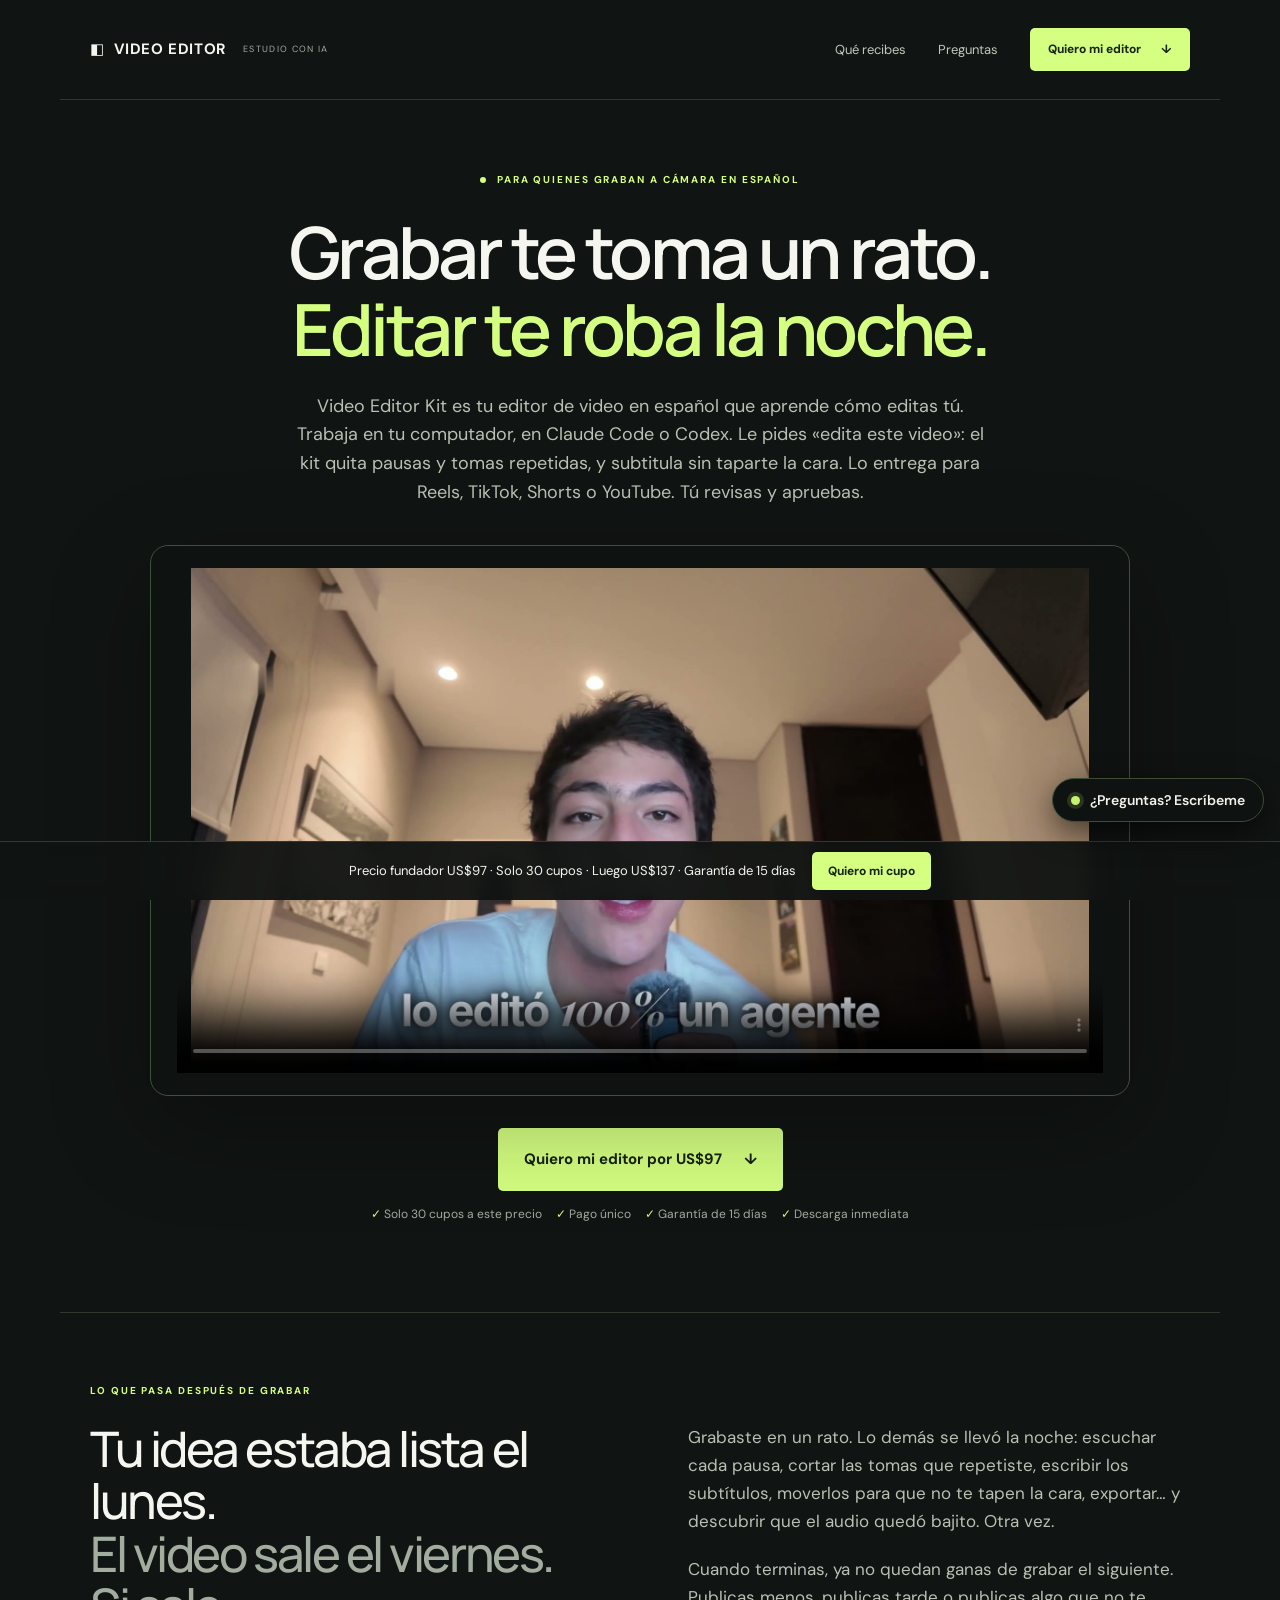
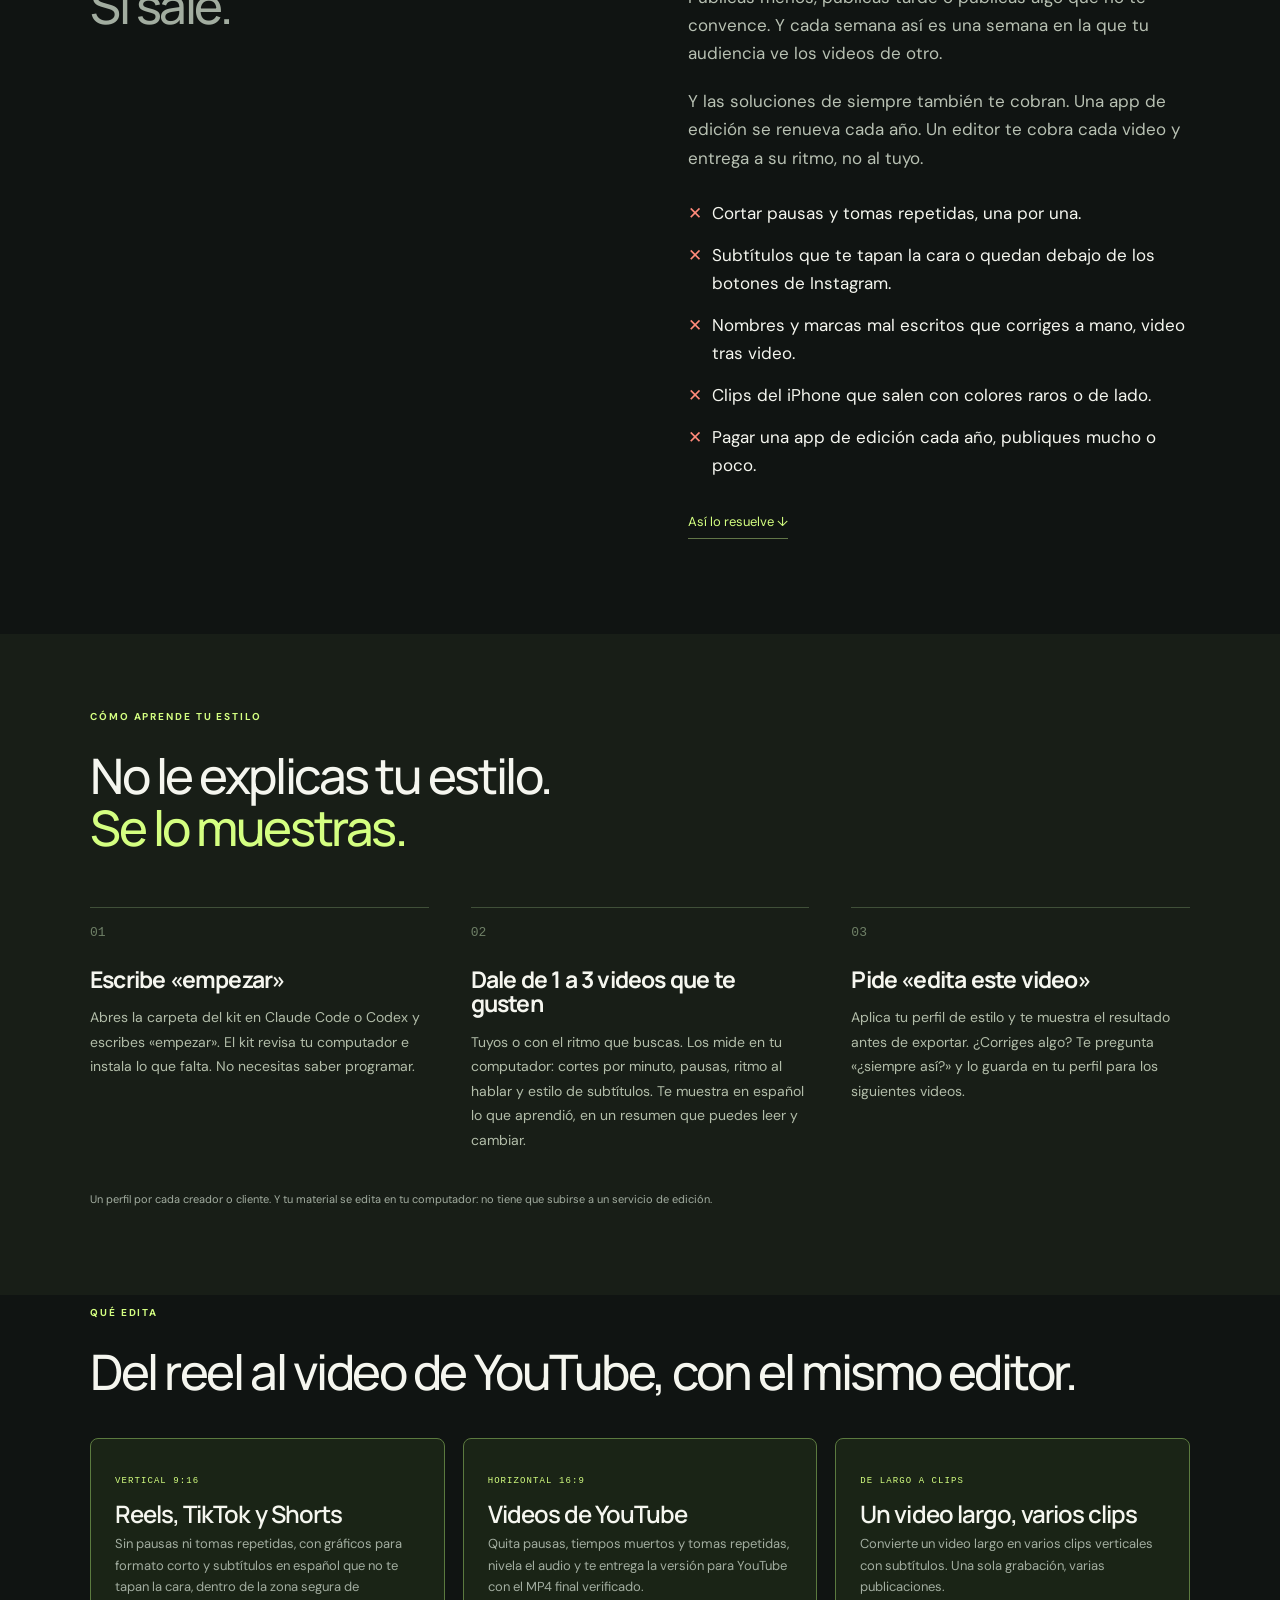
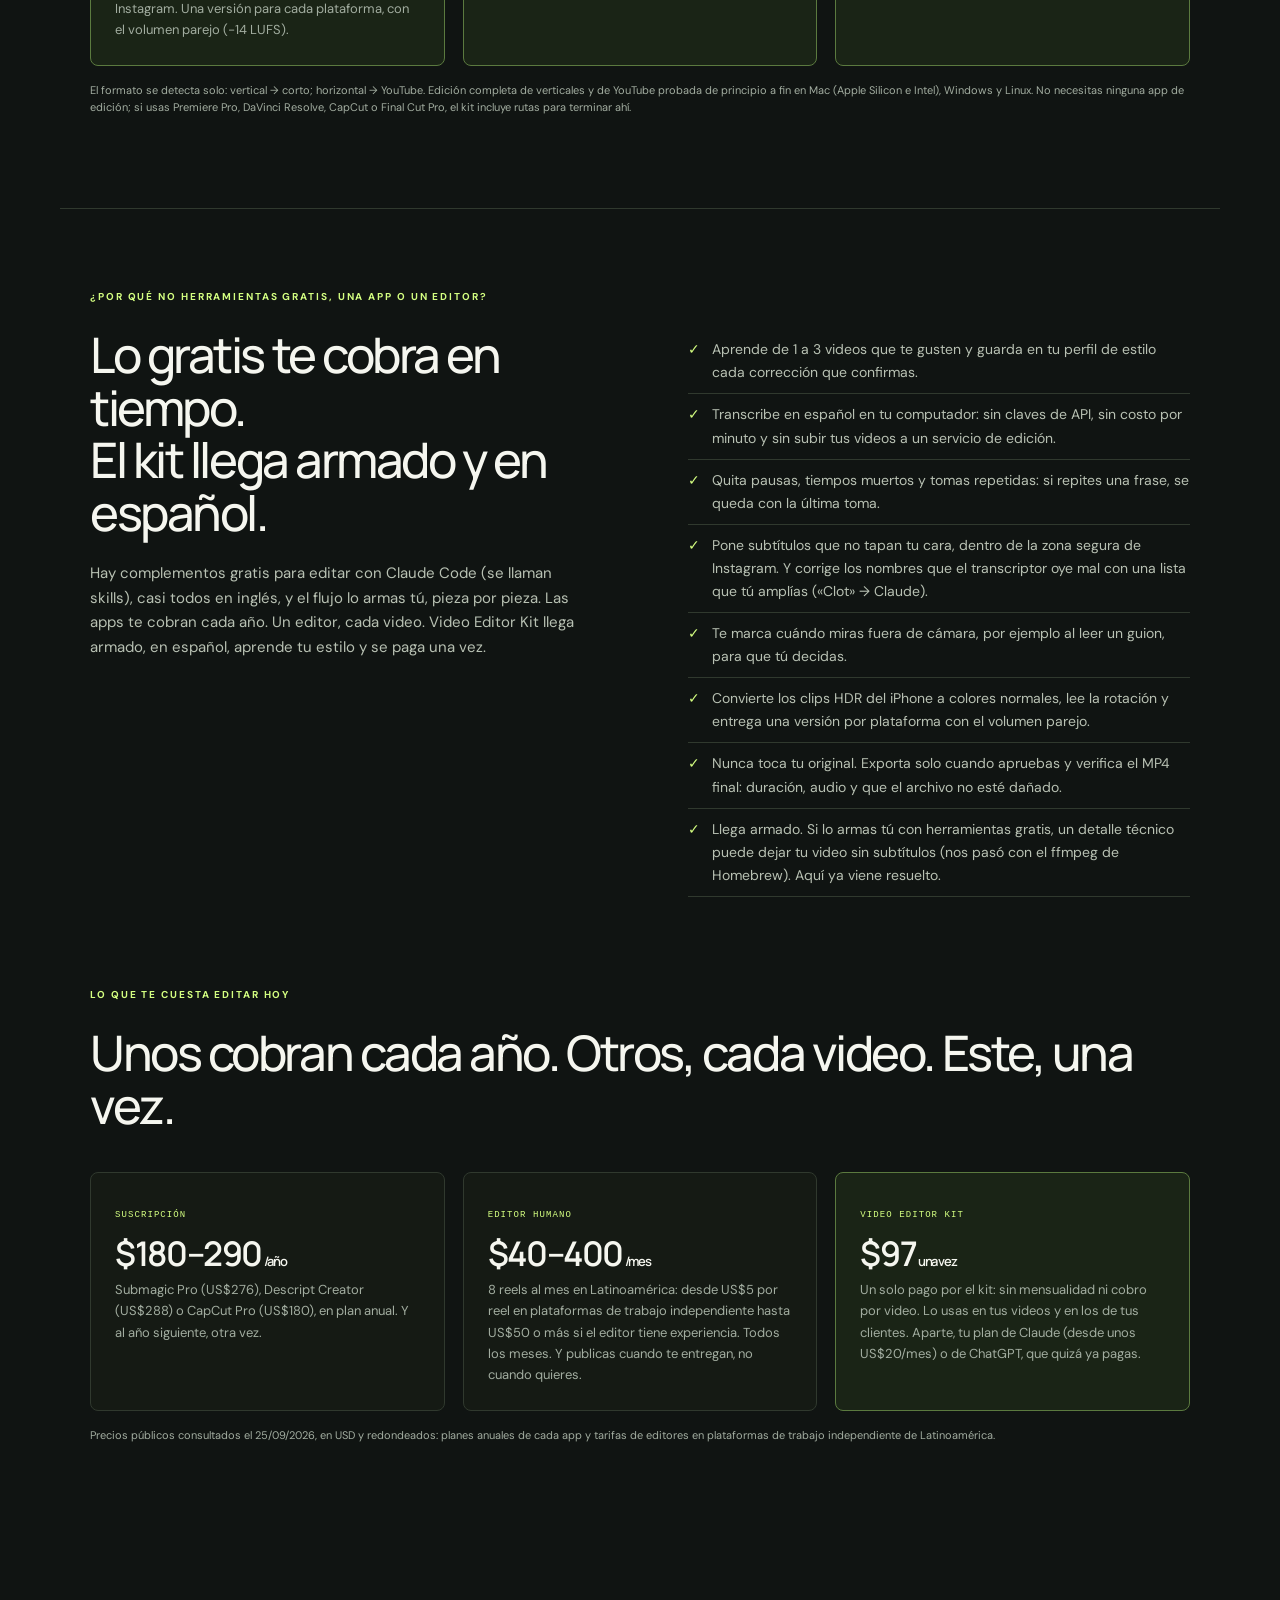
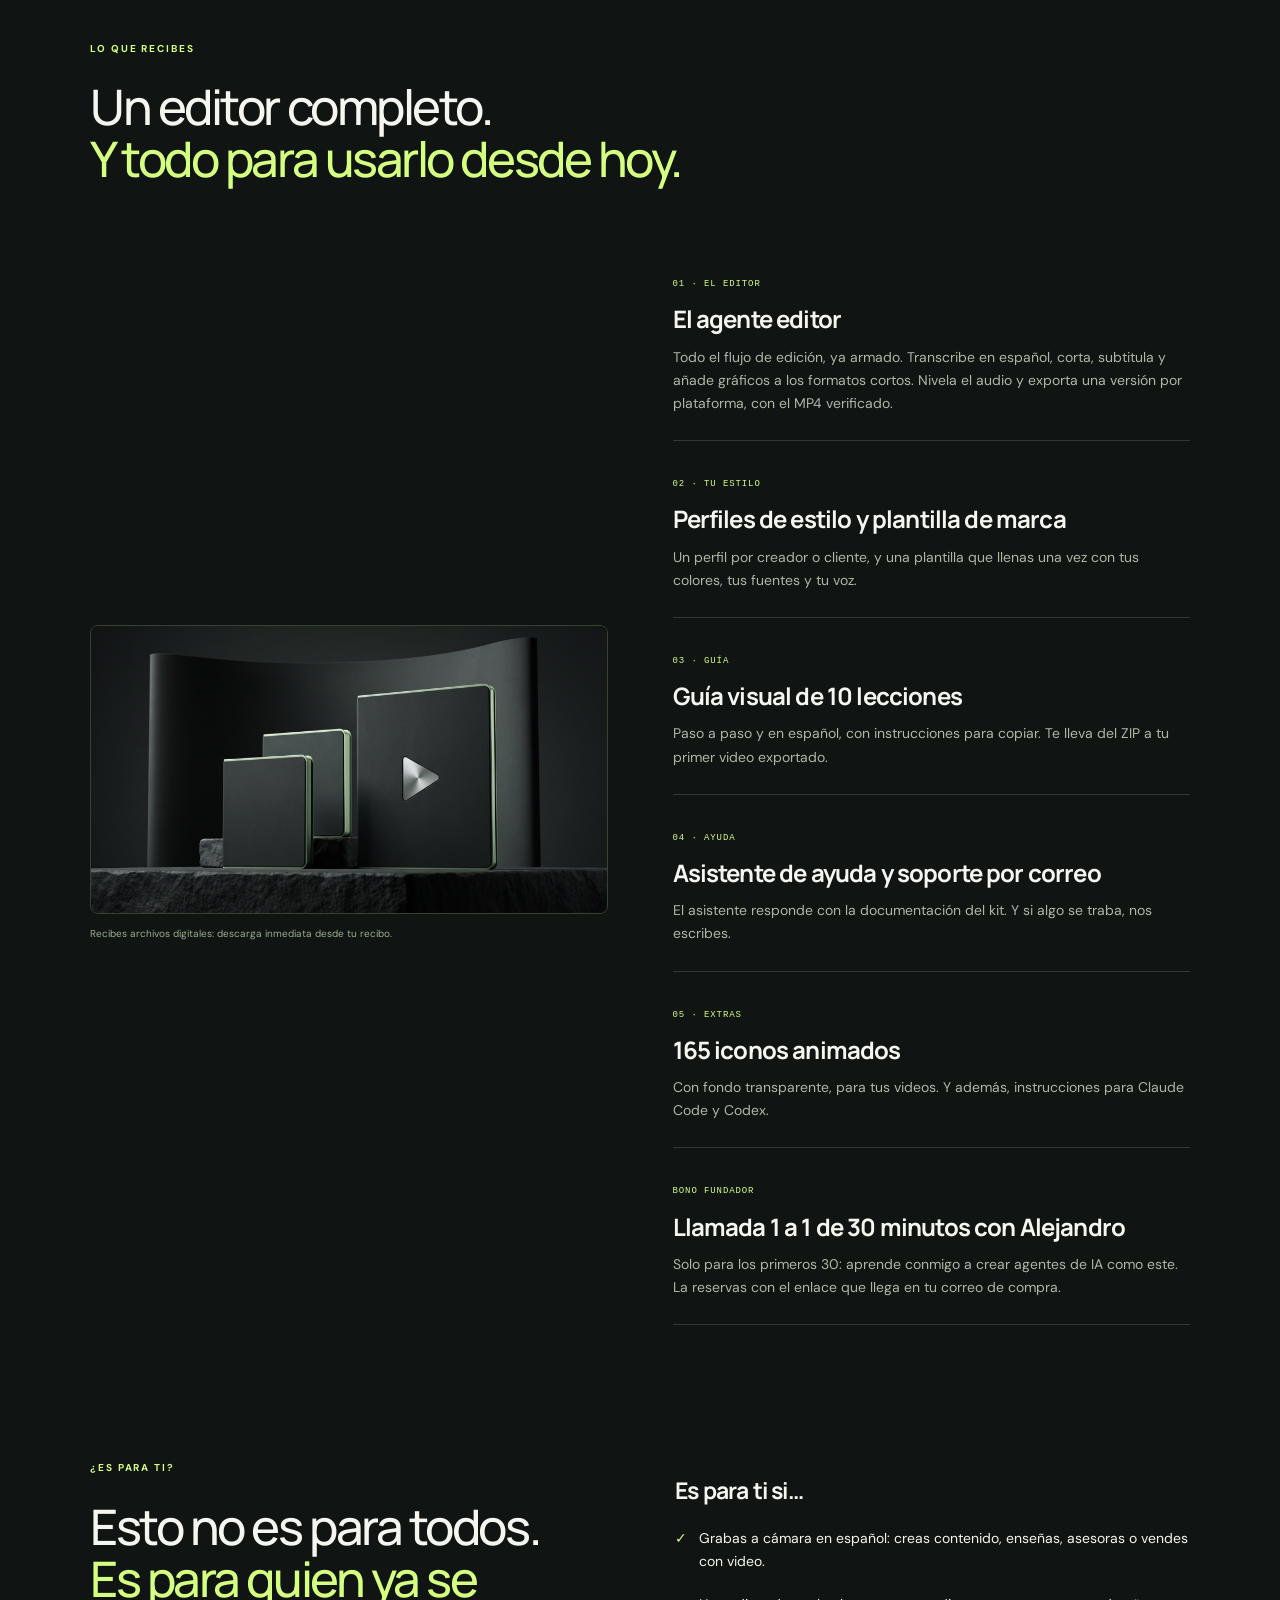
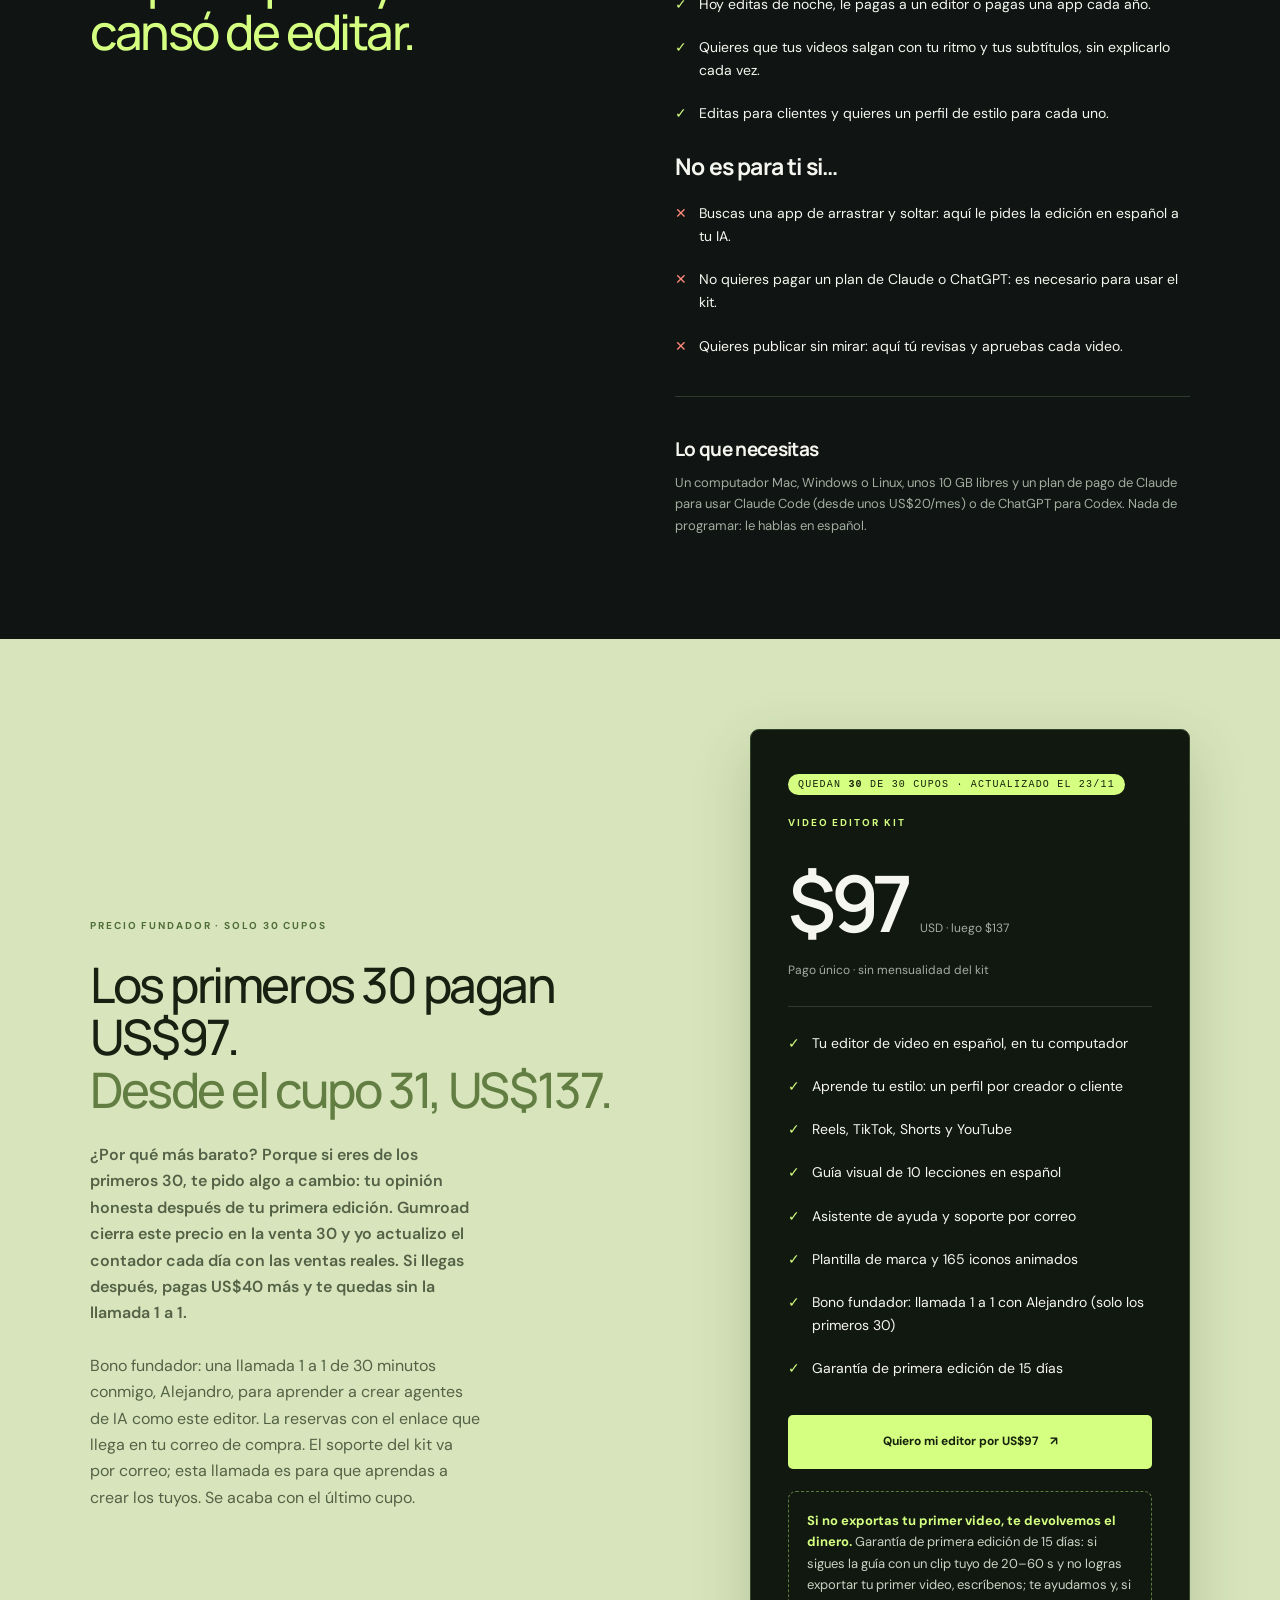
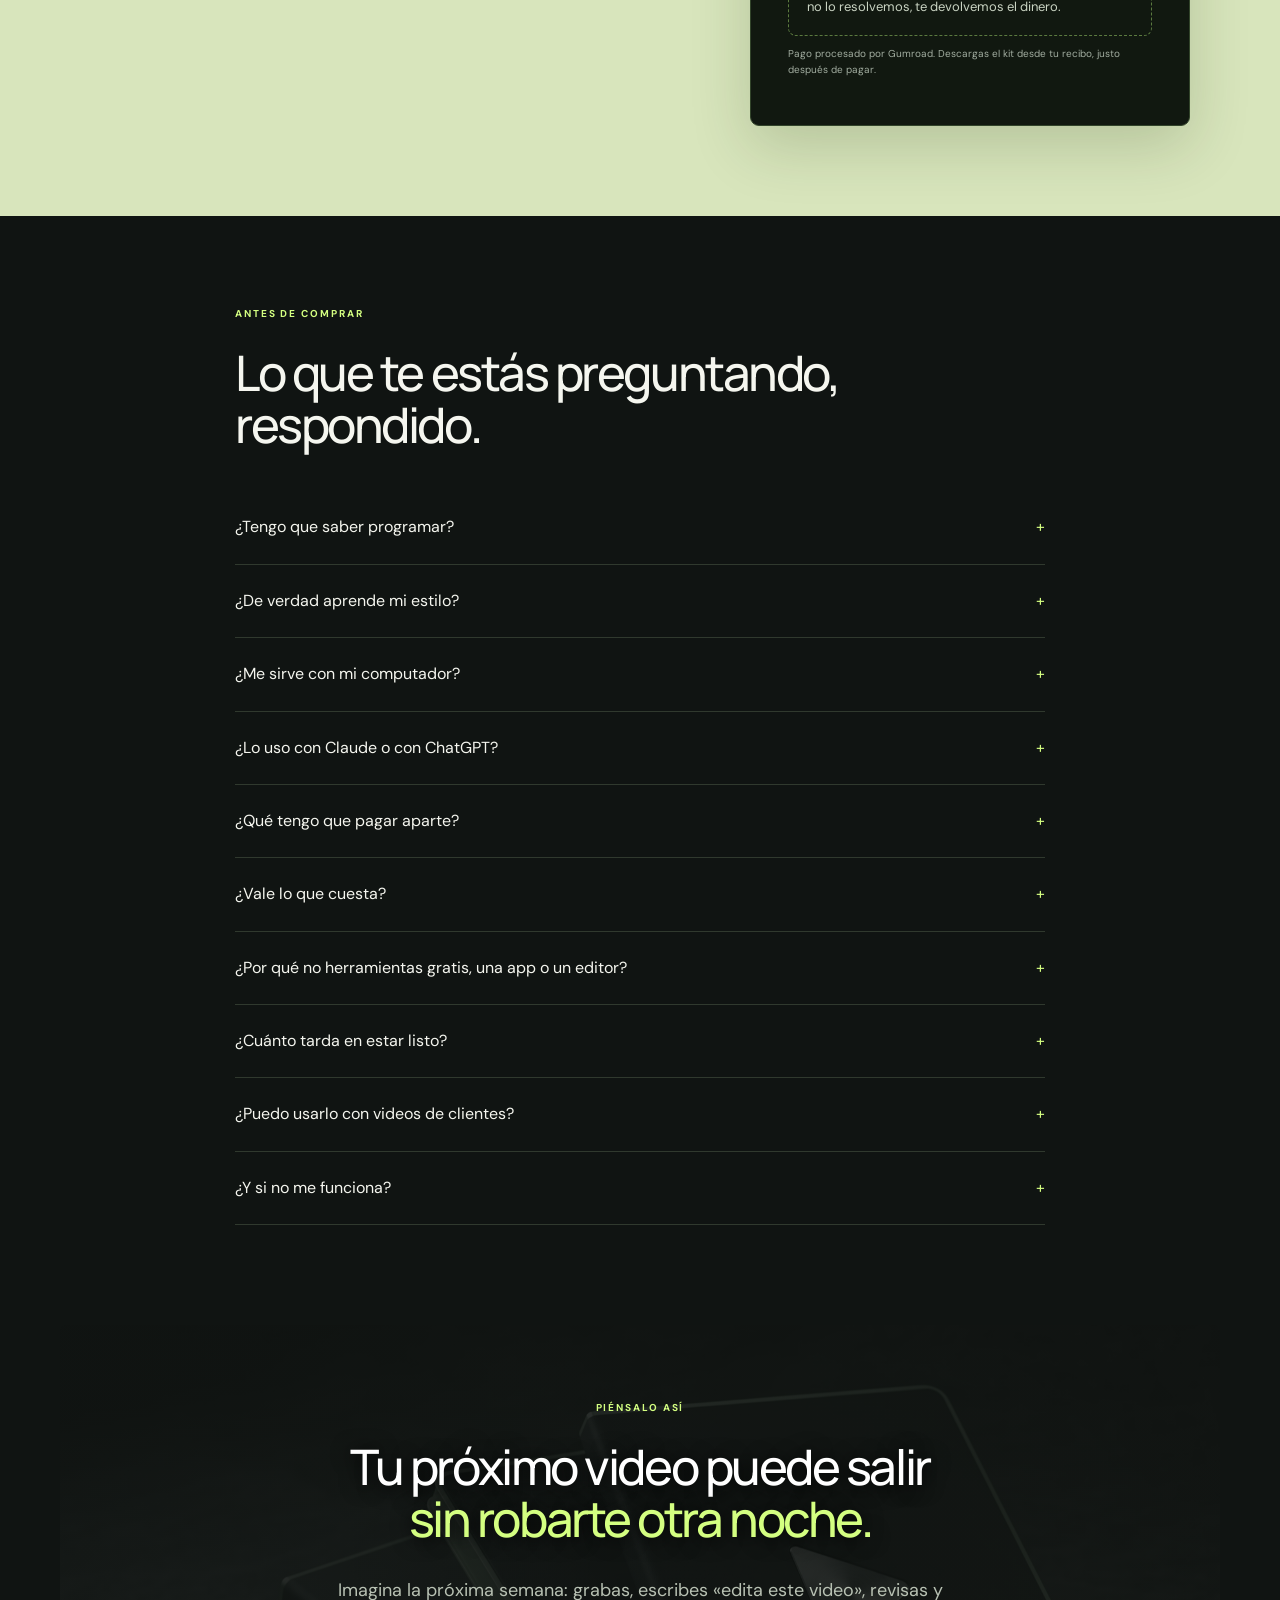
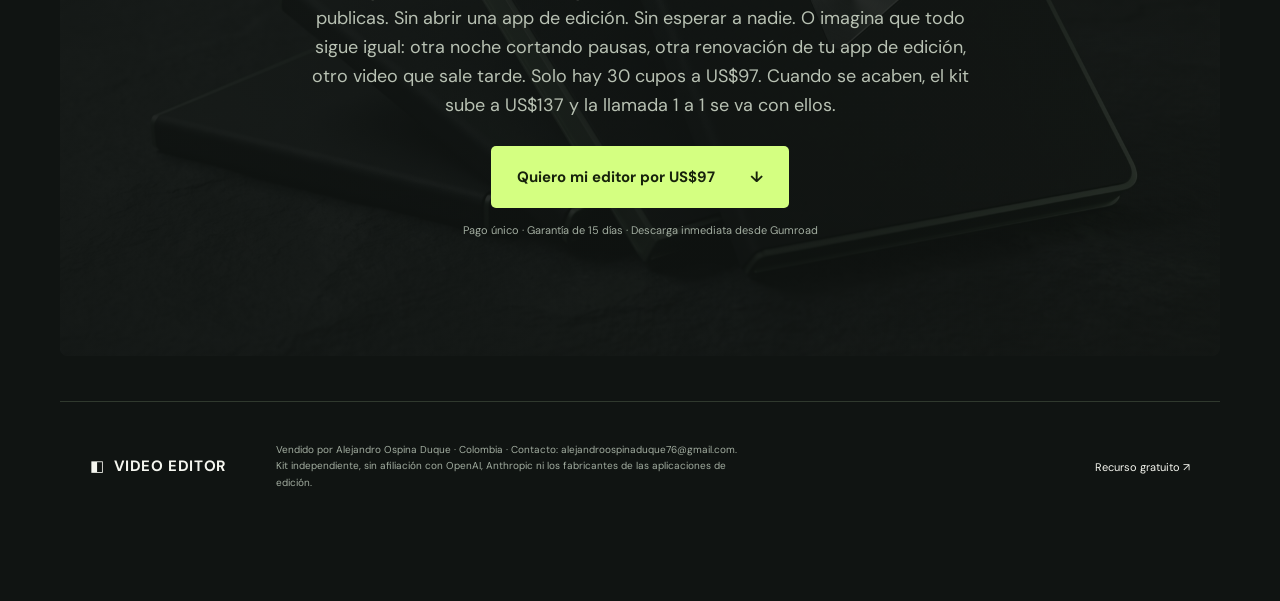
==== commit 27238084: "Update founder slot counter (daily, from Gumroad)" ====
--- a/index.html
+++ b/index.html
@@ -27,4 +27,4 @@
 @media (max-width:640px){.sticky-buy{font-size:12px;gap:10px;justify-content:space-between}.sticky-buy span{flex:1}body.has-sticky .vek-chat{bottom:74px}}
 </style></head><body class="has-sticky">
 <header class="nav wrap"><a class="brand" href="#">◧ <b>VIDEO EDITOR</b><span>ESTUDIO CON IA</span></a><a class="nav-link" href="#incluye">Qué recibes</a><a class="nav-link" href="#preguntas">Preguntas</a><a class="button small" href="#oferta">Quiero mi editor <span>↓</span></a></header>
-<main><section class="hero wrap"><p class="eyebrow"><i></i> PARA QUIENES GRABAN A CÁMARA EN ESPAÑOL</p><h1>Grabar te toma un rato.<br><em>Editar te roba la noche.</em></h1><p class="lead">Video Editor Kit es tu editor de video en español que aprende cómo editas tú. Trabaja en tu computador, en Claude Code o Codex. Le pides «edita este video»: el kit quita pausas y tomas repetidas, y subtitula sin taparte la cara. Lo entrega para Reels, TikTok, Shorts o YouTube. Tú revisas y apruebas.</p><video class="vsl" controls playsinline preload="metadata" poster="assets/vsl-poster.jpg" src="assets/vsl.mp4" style="width:100%;height:auto;border-radius:18px;background:#0E1210"></video><div class="hero-cta"><a class="button" href="#oferta">Quiero mi editor por US$97 <span>↓</span></a><p class="micro"><span>Solo 30 cupos a este precio</span><span>Pago único</span><span>Garantía de 15 días</span><span>Descarga inmediata</span></p></div></section><section class="tension wrap"><p class="eyebrow">LO QUE PASA DESPUÉS DE GRABAR</p><div class="split"><h2>Tu idea estaba lista el lunes.<br><span class="muted">El video sale el viernes. Si sale.</span></h2><div><p>Grabaste en un rato. Lo demás se llevó la noche: escuchar cada pausa, cortar las tomas que repetiste, escribir los subtítulos, moverlos para que no te tapen la cara, exportar… y descubrir que el audio quedó bajito. Otra vez.</p><p>Cuando terminas, ya no quedan ganas de grabar el siguiente. Publicas menos, publicas tarde o publicas algo que no te convence. Y cada semana así es una semana en la que tu audiencia ve los videos de otro.</p><p>Y las soluciones de siempre también te cobran. Una app de edición se renueva cada año. Un editor te cobra cada video y entrega a su ritmo, no al tuyo.</p><ul class="pains"><li>Cortar pausas y tomas repetidas, una por una.</li><li>Subtítulos que te tapan la cara o quedan debajo de los botones de Instagram.</li><li>Nombres y marcas mal escritos que corriges a mano, video tras video.</li><li>Clips del iPhone que salen con colores raros o de lado.</li><li>Pagar una app de edición cada año, publiques mucho o poco.</li></ul><a class="text-link" href="#estilo">Así lo resuelve <span>↓</span></a></div></div></section><section class="method" id="estilo"><div class="wrap"><p class="eyebrow">CÓMO APRENDE TU ESTILO</p><h2>No le explicas tu estilo.<br><em>Se lo muestras.</em></h2><div class="steps"><article><span class="num">01</span><h3>Escribe «empezar»</h3><p>Abres la carpeta del kit en Claude Code o Codex y escribes «empezar». El kit revisa tu computador e instala lo que falta. No necesitas saber programar.</p></article><article><span class="num">02</span><h3>Dale de 1 a 3 videos que te gusten</h3><p>Tuyos o con el ritmo que buscas. Los mide en tu computador: cortes por minuto, pausas, ritmo al hablar y estilo de subtítulos. Te muestra en español lo que aprendió, en un resumen que puedes leer y cambiar.</p></article><article><span class="num">03</span><h3>Pide «edita este video»</h3><p>Aplica tu perfil de estilo y te muestra el resultado antes de exportar. ¿Corriges algo? Te pregunta «¿siempre así?» y lo guarda en tu perfil para los siguientes videos.</p></article></div><p class="fine">Un perfil por cada creador o cliente. Y tu material se edita en tu computador: no tiene que subirse a un servicio de edición.</p></div></section><section class="cost wrap" id="formatos"><p class="eyebrow">QUÉ EDITA</p><h2>Del reel al video de YouTube, con el mismo editor.</h2><div class="cost-grid"><article class="us"><span>VERTICAL 9:16</span><b style="font-size:24px">Reels, TikTok y Shorts</b><p>Sin pausas ni tomas repetidas, con gráficos para formato corto y subtítulos en español que no te tapan la cara, dentro de la zona segura de Instagram. Una versión para cada plataforma, con el volumen parejo (−14 LUFS).</p></article><article class="us"><span>HORIZONTAL 16:9</span><b style="font-size:24px">Videos de YouTube</b><p>Quita pausas, tiempos muertos y tomas repetidas, nivela el audio y te entrega la versión para YouTube con el MP4 final verificado.</p></article><article class="us"><span>DE LARGO A CLIPS</span><b style="font-size:24px">Un video largo, varios clips</b><p>Convierte un video largo en varios clips verticales con subtítulos. Una sola grabación, varias publicaciones.</p></article></div><p class="fine" style="margin-top:16px">El formato se detecta solo: vertical → corto; horizontal → YouTube. Edición completa de verticales y de YouTube probada de principio a fin en Mac (Apple Silicon e Intel), Windows y Linux. No necesitas ninguna app de edición; si usas Premiere Pro, DaVinci Resolve, CapCut o Final Cut Pro, el kit incluye rutas para terminar ahí.</p></section><section class="why wrap" id="por-que"><p class="eyebrow">¿POR QUÉ NO HERRAMIENTAS GRATIS, UNA APP O UN EDITOR?</p><div class="split"><div><h2>Lo gratis te cobra en tiempo.<br>El kit llega armado y en español.</h2><p class="muted" style="margin-top:22px">Hay complementos gratis para editar con Claude Code (se llaman skills), casi todos en inglés, y el flujo lo armas tú, pieza por pieza. Las apps te cobran cada año. Un editor, cada video. Video Editor Kit llega armado, en español, aprende tu estilo y se paga una vez.</p></div><ul><li>Aprende de 1 a 3 videos que te gusten y guarda en tu perfil de estilo cada corrección que confirmas.</li><li>Transcribe en español en tu computador: sin claves de API, sin costo por minuto y sin subir tus videos a un servicio de edición.</li><li>Quita pausas, tiempos muertos y tomas repetidas: si repites una frase, se queda con la última toma.</li><li>Pone subtítulos que no tapan tu cara, dentro de la zona segura de Instagram. Y corrige los nombres que el transcriptor oye mal con una lista que tú amplías («Clot» → Claude).</li><li>Te marca cuándo miras fuera de cámara, por ejemplo al leer un guion, para que tú decidas.</li><li>Convierte los clips HDR del iPhone a colores normales, lee la rotación y entrega una versión por plataforma con el volumen parejo.</li><li>Nunca toca tu original. Exporta solo cuando apruebas y verifica el MP4 final: duración, audio y que el archivo no esté dañado.</li><li>Llega armado. Si lo armas tú con herramientas gratis, un detalle técnico puede dejar tu video sin subtítulos (nos pasó con el ffmpeg de Homebrew). Aquí ya viene resuelto.</li></ul></div></section><section class="cost wrap"><p class="eyebrow">LO QUE TE CUESTA EDITAR HOY</p><h2>Unos cobran cada año. Otros, cada video. Este, una vez.</h2><div class="cost-grid"><article><span>SUSCRIPCIÓN</span><b>$180–290<small style="font-size:13px">&nbsp;/año</small></b><p>Submagic Pro (US$276), Descript Creator (US$288) o CapCut Pro (US$180), en plan anual. Y al año siguiente, otra vez.</p></article><article><span>EDITOR HUMANO</span><b>$40–400<small style="font-size:13px">&nbsp;/mes</small></b><p>8 reels al mes en Latinoamérica: desde US$5 por reel en plataformas de trabajo independiente hasta US$50 o más si el editor tiene experiencia. Todos los meses. Y publicas cuando te entregan, no cuando quieres.</p></article><article class="us"><span>VIDEO EDITOR KIT</span><b>$97<small style="font-size:13px">&nbsp;una vez</small></b><p>Un solo pago por el kit: sin mensualidad ni cobro por video. Lo usas en tus videos y en los de tus clientes. Aparte, tu plan de Claude (desde unos US$20/mes) o de ChatGPT, que quizá ya pagas.</p></article></div><p class="fine" style="margin-top:16px">Precios públicos consultados el 25/09/2026, en USD y redondeados: planes anuales de cada app y tarifas de editores en plataformas de trabajo independiente de Latinoamérica.</p></section><section class="included wrap" id="incluye"><p class="eyebrow">LO QUE RECIBES</p><h2>Un editor completo.<br><em>Y todo para usarlo desde hoy.</em></h2><div class="deliverable"><figure class="product-visual"><img src="assets/higgsfield-kit.jpg" alt="Las piezas de Video Editor Kit" width="1800" height="1005" loading="lazy"><figcaption>Recibes archivos digitales: descarga inmediata desde tu recibo.</figcaption></figure><div class="stack"><article><span>01 · EL EDITOR</span><h3>El agente editor</h3><p>Todo el flujo de edición, ya armado. Transcribe en español, corta, subtitula y añade gráficos a los formatos cortos. Nivela el audio y exporta una versión por plataforma, con el MP4 verificado.</p></article><article><span>02 · TU ESTILO</span><h3>Perfiles de estilo y plantilla de marca</h3><p>Un perfil por creador o cliente, y una plantilla que llenas una vez con tus colores, tus fuentes y tu voz.</p></article><article><span>03 · GUÍA</span><h3>Guía visual de 10 lecciones</h3><p>Paso a paso y en español, con instrucciones para copiar. Te lleva del ZIP a tu primer video exportado.</p></article><article><span>04 · AYUDA</span><h3>Asistente de ayuda y soporte por correo</h3><p>El asistente responde con la documentación del kit. Y si algo se traba, nos escribes.</p></article><article><span>05 · EXTRAS</span><h3>165 iconos animados</h3><p>Con fondo transparente, para tus videos. Y además, instrucciones para Claude Code y Codex.</p></article><article><span>BONO FUNDADOR</span><h3>Llamada 1 a 1 de 30 minutos con Alejandro</h3><p>Solo para los primeros 30: aprende conmigo a crear agentes de IA como este. La reservas con el enlace que llega en tu correo de compra.</p></article></div></div></section><section class="fit wrap"><div><p class="eyebrow">¿ES PARA TI?</p><h2>Esto no es para todos.<br><em>Es para quien ya se cansó de editar.</em></h2></div><div><h3>Es para ti si…</h3><ul class="checks"><li>Grabas a cámara en español: creas contenido, enseñas, asesoras o vendes con video.</li><li>Hoy editas de noche, le pagas a un editor o pagas una app cada año.</li><li>Quieres que tus videos salgan con tu ritmo y tus subtítulos, sin explicarlo cada vez.</li><li>Editas para clientes y quieres un perfil de estilo para cada uno.</li></ul><h3>No es para ti si…</h3><ul class="checks no"><li>Buscas una app de arrastrar y soltar: aquí le pides la edición en español a tu IA.</li><li>No quieres pagar un plan de Claude o ChatGPT: es necesario para usar el kit.</li><li>Quieres publicar sin mirar: aquí tú revisas y apruebas cada video.</li></ul><div class="requirements"><h3>Lo que necesitas</h3><p>Un computador Mac, Windows o Linux, unos 10 GB libres y un plan de pago de Claude para usar Claude Code (desde unos US$20/mes) o de ChatGPT para Codex. Nada de programar: le hablas en español.</p></div></div></section><section class="offer-section" id="oferta"><div class="wrap offer-grid"><div><p class="eyebrow">PRECIO FUNDADOR · SOLO 30 CUPOS</p><h2>Los primeros 30 pagan US$97.<br><em>Desde el cupo 31, US$137.</em></h2><p class="offer-copy urgent">¿Por qué más barato? Porque si eres de los primeros 30, te pido algo a cambio: tu opinión honesta después de tu primera edición. Gumroad cierra este precio en la venta 30 y yo actualizo el contador cada día con las ventas reales. Si llegas después, pagas US$40 más y te quedas sin la llamada 1 a 1.</p><p class="offer-copy bono">Bono fundador: una llamada 1 a 1 de 30 minutos conmigo, Alejandro, para aprender a crear agentes de IA como este editor. La reservas con el enlace que llega en tu correo de compra. El soporte del kit va por correo; esta llamada es para que aprendas a crear los tuyos. Se acaba con el último cupo.</p></div><div class="price-card"><span class="founder">QUEDAN <b data-cupos>30</b> DE 30 CUPOS · ACTUALIZADO EL <span data-cupos-fecha>22/11</span></span><span class="eyebrow" style="display:block;margin-top:14px">VIDEO EDITOR KIT</span><div class="price">$97<span>USD · luego $137</span></div><p>Pago único · sin mensualidad del kit</p><ul class="checks"><li>Tu editor de video en español, en tu computador</li><li>Aprende tu estilo: un perfil por creador o cliente</li><li>Reels, TikTok, Shorts y YouTube</li><li>Guía visual de 10 lecciones en español</li><li>Asistente de ayuda y soporte por correo</li><li>Plantilla de marca y 165 iconos animados</li><li>Bono fundador: llamada 1 a 1 con Alejandro (solo los primeros 30)</li><li>Garantía de primera edición de 15 días</li></ul><a class="button full" href="https://gumroad.com/checkout?product=bkxlfg&amp;quantity=1">Quiero mi editor por US$97 <span>↗</span></a><div class="guarantee"><b>Si no exportas tu primer video, te devolvemos el dinero.</b> Garantía de primera edición de 15 días: si sigues la guía con un clip tuyo de 20–60 s y no logras exportar tu primer video, escríbenos; te ayudamos y, si no lo resolvemos, te devolvemos el dinero.</div><p class="fine">Pago procesado por Gumroad. Descargas el kit desde tu recibo, justo después de pagar.</p></div></div></section><section class="faq wrap" id="preguntas"><p class="eyebrow">ANTES DE COMPRAR</p><h2>Lo que te estás preguntando, respondido.</h2><details><summary>¿Tengo que saber programar?</summary><p>No. Abres la carpeta del kit en Claude Code o Codex, escribes «empezar» y desde ahí le hablas en español, como le hablarías a tu editor: «edita este video». El kit revisa tu computador e instala lo que falte, y la guía visual te lleva paso a paso con instrucciones para copiar y pegar.</p></details><details><summary>¿De verdad aprende mi estilo?</summary><p>Sí. No le describes tu estilo: le das de 1 a 3 videos que te gusten y mide sus cortes por minuto, sus pausas, el ritmo al hablar y los subtítulos. Te lo resume en español para que lo leas y lo ajustes. Y cada vez que corriges algo y confirmas «siempre así», lo recuerda.</p></details><details><summary>¿Me sirve con mi computador?</summary><p>La edición completa de videos verticales y de YouTube está probada de principio a fin en Mac (Apple Silicon e Intel), Windows y Linux. Necesitas unos 10 GB libres. Al escribir «empezar», el kit revisa tu equipo e instala lo que falte. ¿Grabas con iPhone? El kit convierte el HDR a colores normales y lee la rotación. Y si no logras exportar tu primer video, te cubre la garantía de primera edición de 15 días.</p></details><details><summary>¿Lo uso con Claude o con ChatGPT?</summary><p>Con Claude, lo usas en Claude Code (plan de pago de Claude, desde unos US$20/mes). Con ChatGPT, en Codex (plan de pago de ChatGPT). No es el chat del navegador: abres la carpeta del kit en tu computador y le pides la edición en español. Codex: adaptación incluida; la prueba completa está en curso.</p></details><details><summary>¿Qué tengo que pagar aparte?</summary><p>Solo tu plan de Claude (desde unos US$20/mes) o de ChatGPT, si no lo tienes ya. La transcripción corre en tu computador con WhisperX: sin claves de API ni cobro por minuto. No necesitas ninguna app de edición; si ya usas Premiere Pro, DaVinci Resolve, CapCut o Final Cut Pro, el kit incluye rutas para terminar ahí.</p></details><details><summary>¿Vale lo que cuesta?</summary><p>Haz la cuenta. Un año de Submagic Pro, Descript Creator o CapCut Pro cuesta entre US$180 y US$290. Un editor en Latinoamérica cobra de US$5 a US$50 o más por reel, todos los meses. El kit se paga una vez y lo usas en todos tus videos, sin cobro por video ni por minuto; solo necesitas tu plan de Claude o ChatGPT, que quizá ya pagas. Y cada corrección que confirmas queda guardada en tu perfil.</p></details><details><summary>¿Por qué no herramientas gratis, una app o un editor?</summary><p>Los complementos gratis (skills) existen, casi todos en inglés, y el flujo lo armas tú: instalar, conectar, probar y arreglar lo que falla. Una app se paga cada año y un editor cobra cada video. El kit llega armado, en español, trabaja en tu computador y aprende cómo editas tú, con un solo pago.</p></details><details><summary>¿Cuánto tarda en estar listo?</summary><p>Lo descargas apenas pagas. Instalarlo son 3 pasos: descargas el ZIP desde tu recibo, lo descomprimes y abres la carpeta video-editor en Claude Code o Codex para escribir «empezar». El kit revisa tu computador e instala lo que falte. La primera edición descarga una sola vez unos 4,3 GB de modelos; las siguientes reutilizan lo descargado.</p></details><details><summary>¿Puedo usarlo con videos de clientes?</summary><p>Sí. Puedes editar material tuyo o de tus clientes y guardar un perfil de estilo para cada uno. Así cada cliente conserva su ritmo y sus subtítulos sin que tengas que explicarlo de nuevo en cada video.</p></details><details><summary>¿Y si no me funciona?</summary><p>Te cubre la garantía de primera edición de 15 días: si sigues la guía con un clip tuyo de 20–60 s y no logras exportar tu primer video, escríbenos; te ayudamos y, si no lo resolvemos, te devolvemos el dinero. Además tienes el asistente de ayuda y soporte por correo.</p></details></section><section class="last wrap"><img class="closing-art" src="assets/higgsfield-detail.jpg" alt="" width="1800" height="1005" loading="lazy"><p class="eyebrow">PIÉNSALO ASÍ</p><h2>Tu próximo video puede salir<br><em>sin robarte otra noche.</em></h2><p class="lead">Imagina la próxima semana: grabas, escribes «edita este video», revisas y publicas. Sin abrir una app de edición. Sin esperar a nadie. O imagina que todo sigue igual: otra noche cortando pausas, otra renovación de tu app de edición, otro video que sale tarde. Solo hay 30 cupos a US$97. Cuando se acaben, el kit sube a US$137 y la llamada 1 a 1 se va con ellos.</p><a class="button" href="#oferta">Quiero mi editor por US$97 <span>↓</span></a><p class="fine">Pago único · Garantía de 15 días · Descarga inmediata desde Gumroad</p></section></main><footer class="wrap"><a class="brand" href="#">◧ <b>VIDEO EDITOR</b></a><p>Vendido por Alejandro Ospina Duque · Colombia · Contacto: alejandroospinaduque76@gmail.com. Kit independiente, sin afiliación con OpenAI, Anthropic ni los fabricantes de las aplicaciones de edición.</p><a href="readiness.html">Recurso gratuito ↗</a></footer><script>(function(){var c='';try{var q=new URLSearchParams(location.search);c=q.get('utm_campaign')||q.get('utm_source')||'';if(c){sessionStorage.setItem('ve_canal',c)}else{c=sessionStorage.getItem('ve_canal')||''}}catch(e){}c=(c||'directo').toLowerCase().replace(/_/g,'-').replace(/[^a-z0-9-]/g,'').slice(0,30)||'directo';document.querySelectorAll('[data-goatcounter-click]').forEach(function(a){a.setAttribute('data-goatcounter-click',a.getAttribute('data-goatcounter-click')+'/'+c);})})();</script><link rel="stylesheet" href="assets/asistente.css"><script>window.VEK_LINK_COMPRA="https://gumroad.com/checkout?product=bkxlfg&quantity=1";window.VEK_CORREO="alejandroospinaduque76@gmail.com";window.VEK_CHAT_ENDPOINT=null;</script><script src="assets/asistente.js" defer></script><div class="sticky-buy"><span>Precio fundador US$97 · Solo 30 cupos · Luego US$137 · Garantía de 15 días</span><a class="button small" href="#oferta">Quiero mi cupo</a></div></body></html>+<main><section class="hero wrap"><p class="eyebrow"><i></i> PARA QUIENES GRABAN A CÁMARA EN ESPAÑOL</p><h1>Grabar te toma un rato.<br><em>Editar te roba la noche.</em></h1><p class="lead">Video Editor Kit es tu editor de video en español que aprende cómo editas tú. Trabaja en tu computador, en Claude Code o Codex. Le pides «edita este video»: el kit quita pausas y tomas repetidas, y subtitula sin taparte la cara. Lo entrega para Reels, TikTok, Shorts o YouTube. Tú revisas y apruebas.</p><video class="vsl" controls playsinline preload="metadata" poster="assets/vsl-poster.jpg" src="assets/vsl.mp4" style="width:100%;height:auto;border-radius:18px;background:#0E1210"></video><div class="hero-cta"><a class="button" href="#oferta">Quiero mi editor por US$97 <span>↓</span></a><p class="micro"><span>Solo 30 cupos a este precio</span><span>Pago único</span><span>Garantía de 15 días</span><span>Descarga inmediata</span></p></div></section><section class="tension wrap"><p class="eyebrow">LO QUE PASA DESPUÉS DE GRABAR</p><div class="split"><h2>Tu idea estaba lista el lunes.<br><span class="muted">El video sale el viernes. Si sale.</span></h2><div><p>Grabaste en un rato. Lo demás se llevó la noche: escuchar cada pausa, cortar las tomas que repetiste, escribir los subtítulos, moverlos para que no te tapen la cara, exportar… y descubrir que el audio quedó bajito. Otra vez.</p><p>Cuando terminas, ya no quedan ganas de grabar el siguiente. Publicas menos, publicas tarde o publicas algo que no te convence. Y cada semana así es una semana en la que tu audiencia ve los videos de otro.</p><p>Y las soluciones de siempre también te cobran. Una app de edición se renueva cada año. Un editor te cobra cada video y entrega a su ritmo, no al tuyo.</p><ul class="pains"><li>Cortar pausas y tomas repetidas, una por una.</li><li>Subtítulos que te tapan la cara o quedan debajo de los botones de Instagram.</li><li>Nombres y marcas mal escritos que corriges a mano, video tras video.</li><li>Clips del iPhone que salen con colores raros o de lado.</li><li>Pagar una app de edición cada año, publiques mucho o poco.</li></ul><a class="text-link" href="#estilo">Así lo resuelve <span>↓</span></a></div></div></section><section class="method" id="estilo"><div class="wrap"><p class="eyebrow">CÓMO APRENDE TU ESTILO</p><h2>No le explicas tu estilo.<br><em>Se lo muestras.</em></h2><div class="steps"><article><span class="num">01</span><h3>Escribe «empezar»</h3><p>Abres la carpeta del kit en Claude Code o Codex y escribes «empezar». El kit revisa tu computador e instala lo que falta. No necesitas saber programar.</p></article><article><span class="num">02</span><h3>Dale de 1 a 3 videos que te gusten</h3><p>Tuyos o con el ritmo que buscas. Los mide en tu computador: cortes por minuto, pausas, ritmo al hablar y estilo de subtítulos. Te muestra en español lo que aprendió, en un resumen que puedes leer y cambiar.</p></article><article><span class="num">03</span><h3>Pide «edita este video»</h3><p>Aplica tu perfil de estilo y te muestra el resultado antes de exportar. ¿Corriges algo? Te pregunta «¿siempre así?» y lo guarda en tu perfil para los siguientes videos.</p></article></div><p class="fine">Un perfil por cada creador o cliente. Y tu material se edita en tu computador: no tiene que subirse a un servicio de edición.</p></div></section><section class="cost wrap" id="formatos"><p class="eyebrow">QUÉ EDITA</p><h2>Del reel al video de YouTube, con el mismo editor.</h2><div class="cost-grid"><article class="us"><span>VERTICAL 9:16</span><b style="font-size:24px">Reels, TikTok y Shorts</b><p>Sin pausas ni tomas repetidas, con gráficos para formato corto y subtítulos en español que no te tapan la cara, dentro de la zona segura de Instagram. Una versión para cada plataforma, con el volumen parejo (−14 LUFS).</p></article><article class="us"><span>HORIZONTAL 16:9</span><b style="font-size:24px">Videos de YouTube</b><p>Quita pausas, tiempos muertos y tomas repetidas, nivela el audio y te entrega la versión para YouTube con el MP4 final verificado.</p></article><article class="us"><span>DE LARGO A CLIPS</span><b style="font-size:24px">Un video largo, varios clips</b><p>Convierte un video largo en varios clips verticales con subtítulos. Una sola grabación, varias publicaciones.</p></article></div><p class="fine" style="margin-top:16px">El formato se detecta solo: vertical → corto; horizontal → YouTube. Edición completa de verticales y de YouTube probada de principio a fin en Mac (Apple Silicon e Intel), Windows y Linux. No necesitas ninguna app de edición; si usas Premiere Pro, DaVinci Resolve, CapCut o Final Cut Pro, el kit incluye rutas para terminar ahí.</p></section><section class="why wrap" id="por-que"><p class="eyebrow">¿POR QUÉ NO HERRAMIENTAS GRATIS, UNA APP O UN EDITOR?</p><div class="split"><div><h2>Lo gratis te cobra en tiempo.<br>El kit llega armado y en español.</h2><p class="muted" style="margin-top:22px">Hay complementos gratis para editar con Claude Code (se llaman skills), casi todos en inglés, y el flujo lo armas tú, pieza por pieza. Las apps te cobran cada año. Un editor, cada video. Video Editor Kit llega armado, en español, aprende tu estilo y se paga una vez.</p></div><ul><li>Aprende de 1 a 3 videos que te gusten y guarda en tu perfil de estilo cada corrección que confirmas.</li><li>Transcribe en español en tu computador: sin claves de API, sin costo por minuto y sin subir tus videos a un servicio de edición.</li><li>Quita pausas, tiempos muertos y tomas repetidas: si repites una frase, se queda con la última toma.</li><li>Pone subtítulos que no tapan tu cara, dentro de la zona segura de Instagram. Y corrige los nombres que el transcriptor oye mal con una lista que tú amplías («Clot» → Claude).</li><li>Te marca cuándo miras fuera de cámara, por ejemplo al leer un guion, para que tú decidas.</li><li>Convierte los clips HDR del iPhone a colores normales, lee la rotación y entrega una versión por plataforma con el volumen parejo.</li><li>Nunca toca tu original. Exporta solo cuando apruebas y verifica el MP4 final: duración, audio y que el archivo no esté dañado.</li><li>Llega armado. Si lo armas tú con herramientas gratis, un detalle técnico puede dejar tu video sin subtítulos (nos pasó con el ffmpeg de Homebrew). Aquí ya viene resuelto.</li></ul></div></section><section class="cost wrap"><p class="eyebrow">LO QUE TE CUESTA EDITAR HOY</p><h2>Unos cobran cada año. Otros, cada video. Este, una vez.</h2><div class="cost-grid"><article><span>SUSCRIPCIÓN</span><b>$180–290<small style="font-size:13px">&nbsp;/año</small></b><p>Submagic Pro (US$276), Descript Creator (US$288) o CapCut Pro (US$180), en plan anual. Y al año siguiente, otra vez.</p></article><article><span>EDITOR HUMANO</span><b>$40–400<small style="font-size:13px">&nbsp;/mes</small></b><p>8 reels al mes en Latinoamérica: desde US$5 por reel en plataformas de trabajo independiente hasta US$50 o más si el editor tiene experiencia. Todos los meses. Y publicas cuando te entregan, no cuando quieres.</p></article><article class="us"><span>VIDEO EDITOR KIT</span><b>$97<small style="font-size:13px">&nbsp;una vez</small></b><p>Un solo pago por el kit: sin mensualidad ni cobro por video. Lo usas en tus videos y en los de tus clientes. Aparte, tu plan de Claude (desde unos US$20/mes) o de ChatGPT, que quizá ya pagas.</p></article></div><p class="fine" style="margin-top:16px">Precios públicos consultados el 25/09/2026, en USD y redondeados: planes anuales de cada app y tarifas de editores en plataformas de trabajo independiente de Latinoamérica.</p></section><section class="included wrap" id="incluye"><p class="eyebrow">LO QUE RECIBES</p><h2>Un editor completo.<br><em>Y todo para usarlo desde hoy.</em></h2><div class="deliverable"><figure class="product-visual"><img src="assets/higgsfield-kit.jpg" alt="Las piezas de Video Editor Kit" width="1800" height="1005" loading="lazy"><figcaption>Recibes archivos digitales: descarga inmediata desde tu recibo.</figcaption></figure><div class="stack"><article><span>01 · EL EDITOR</span><h3>El agente editor</h3><p>Todo el flujo de edición, ya armado. Transcribe en español, corta, subtitula y añade gráficos a los formatos cortos. Nivela el audio y exporta una versión por plataforma, con el MP4 verificado.</p></article><article><span>02 · TU ESTILO</span><h3>Perfiles de estilo y plantilla de marca</h3><p>Un perfil por creador o cliente, y una plantilla que llenas una vez con tus colores, tus fuentes y tu voz.</p></article><article><span>03 · GUÍA</span><h3>Guía visual de 10 lecciones</h3><p>Paso a paso y en español, con instrucciones para copiar. Te lleva del ZIP a tu primer video exportado.</p></article><article><span>04 · AYUDA</span><h3>Asistente de ayuda y soporte por correo</h3><p>El asistente responde con la documentación del kit. Y si algo se traba, nos escribes.</p></article><article><span>05 · EXTRAS</span><h3>165 iconos animados</h3><p>Con fondo transparente, para tus videos. Y además, instrucciones para Claude Code y Codex.</p></article><article><span>BONO FUNDADOR</span><h3>Llamada 1 a 1 de 30 minutos con Alejandro</h3><p>Solo para los primeros 30: aprende conmigo a crear agentes de IA como este. La reservas con el enlace que llega en tu correo de compra.</p></article></div></div></section><section class="fit wrap"><div><p class="eyebrow">¿ES PARA TI?</p><h2>Esto no es para todos.<br><em>Es para quien ya se cansó de editar.</em></h2></div><div><h3>Es para ti si…</h3><ul class="checks"><li>Grabas a cámara en español: creas contenido, enseñas, asesoras o vendes con video.</li><li>Hoy editas de noche, le pagas a un editor o pagas una app cada año.</li><li>Quieres que tus videos salgan con tu ritmo y tus subtítulos, sin explicarlo cada vez.</li><li>Editas para clientes y quieres un perfil de estilo para cada uno.</li></ul><h3>No es para ti si…</h3><ul class="checks no"><li>Buscas una app de arrastrar y soltar: aquí le pides la edición en español a tu IA.</li><li>No quieres pagar un plan de Claude o ChatGPT: es necesario para usar el kit.</li><li>Quieres publicar sin mirar: aquí tú revisas y apruebas cada video.</li></ul><div class="requirements"><h3>Lo que necesitas</h3><p>Un computador Mac, Windows o Linux, unos 10 GB libres y un plan de pago de Claude para usar Claude Code (desde unos US$20/mes) o de ChatGPT para Codex. Nada de programar: le hablas en español.</p></div></div></section><section class="offer-section" id="oferta"><div class="wrap offer-grid"><div><p class="eyebrow">PRECIO FUNDADOR · SOLO 30 CUPOS</p><h2>Los primeros 30 pagan US$97.<br><em>Desde el cupo 31, US$137.</em></h2><p class="offer-copy urgent">¿Por qué más barato? Porque si eres de los primeros 30, te pido algo a cambio: tu opinión honesta después de tu primera edición. Gumroad cierra este precio en la venta 30 y yo actualizo el contador cada día con las ventas reales. Si llegas después, pagas US$40 más y te quedas sin la llamada 1 a 1.</p><p class="offer-copy bono">Bono fundador: una llamada 1 a 1 de 30 minutos conmigo, Alejandro, para aprender a crear agentes de IA como este editor. La reservas con el enlace que llega en tu correo de compra. El soporte del kit va por correo; esta llamada es para que aprendas a crear los tuyos. Se acaba con el último cupo.</p></div><div class="price-card"><span class="founder">QUEDAN <b data-cupos>30</b> DE 30 CUPOS · ACTUALIZADO EL <span data-cupos-fecha>23/11</span></span><span class="eyebrow" style="display:block;margin-top:14px">VIDEO EDITOR KIT</span><div class="price">$97<span>USD · luego $137</span></div><p>Pago único · sin mensualidad del kit</p><ul class="checks"><li>Tu editor de video en español, en tu computador</li><li>Aprende tu estilo: un perfil por creador o cliente</li><li>Reels, TikTok, Shorts y YouTube</li><li>Guía visual de 10 lecciones en español</li><li>Asistente de ayuda y soporte por correo</li><li>Plantilla de marca y 165 iconos animados</li><li>Bono fundador: llamada 1 a 1 con Alejandro (solo los primeros 30)</li><li>Garantía de primera edición de 15 días</li></ul><a class="button full" href="https://gumroad.com/checkout?product=bkxlfg&amp;quantity=1">Quiero mi editor por US$97 <span>↗</span></a><div class="guarantee"><b>Si no exportas tu primer video, te devolvemos el dinero.</b> Garantía de primera edición de 15 días: si sigues la guía con un clip tuyo de 20–60 s y no logras exportar tu primer video, escríbenos; te ayudamos y, si no lo resolvemos, te devolvemos el dinero.</div><p class="fine">Pago procesado por Gumroad. Descargas el kit desde tu recibo, justo después de pagar.</p></div></div></section><section class="faq wrap" id="preguntas"><p class="eyebrow">ANTES DE COMPRAR</p><h2>Lo que te estás preguntando, respondido.</h2><details><summary>¿Tengo que saber programar?</summary><p>No. Abres la carpeta del kit en Claude Code o Codex, escribes «empezar» y desde ahí le hablas en español, como le hablarías a tu editor: «edita este video». El kit revisa tu computador e instala lo que falte, y la guía visual te lleva paso a paso con instrucciones para copiar y pegar.</p></details><details><summary>¿De verdad aprende mi estilo?</summary><p>Sí. No le describes tu estilo: le das de 1 a 3 videos que te gusten y mide sus cortes por minuto, sus pausas, el ritmo al hablar y los subtítulos. Te lo resume en español para que lo leas y lo ajustes. Y cada vez que corriges algo y confirmas «siempre así», lo recuerda.</p></details><details><summary>¿Me sirve con mi computador?</summary><p>La edición completa de videos verticales y de YouTube está probada de principio a fin en Mac (Apple Silicon e Intel), Windows y Linux. Necesitas unos 10 GB libres. Al escribir «empezar», el kit revisa tu equipo e instala lo que falte. ¿Grabas con iPhone? El kit convierte el HDR a colores normales y lee la rotación. Y si no logras exportar tu primer video, te cubre la garantía de primera edición de 15 días.</p></details><details><summary>¿Lo uso con Claude o con ChatGPT?</summary><p>Con Claude, lo usas en Claude Code (plan de pago de Claude, desde unos US$20/mes). Con ChatGPT, en Codex (plan de pago de ChatGPT). No es el chat del navegador: abres la carpeta del kit en tu computador y le pides la edición en español. Codex: adaptación incluida; la prueba completa está en curso.</p></details><details><summary>¿Qué tengo que pagar aparte?</summary><p>Solo tu plan de Claude (desde unos US$20/mes) o de ChatGPT, si no lo tienes ya. La transcripción corre en tu computador con WhisperX: sin claves de API ni cobro por minuto. No necesitas ninguna app de edición; si ya usas Premiere Pro, DaVinci Resolve, CapCut o Final Cut Pro, el kit incluye rutas para terminar ahí.</p></details><details><summary>¿Vale lo que cuesta?</summary><p>Haz la cuenta. Un año de Submagic Pro, Descript Creator o CapCut Pro cuesta entre US$180 y US$290. Un editor en Latinoamérica cobra de US$5 a US$50 o más por reel, todos los meses. El kit se paga una vez y lo usas en todos tus videos, sin cobro por video ni por minuto; solo necesitas tu plan de Claude o ChatGPT, que quizá ya pagas. Y cada corrección que confirmas queda guardada en tu perfil.</p></details><details><summary>¿Por qué no herramientas gratis, una app o un editor?</summary><p>Los complementos gratis (skills) existen, casi todos en inglés, y el flujo lo armas tú: instalar, conectar, probar y arreglar lo que falla. Una app se paga cada año y un editor cobra cada video. El kit llega armado, en español, trabaja en tu computador y aprende cómo editas tú, con un solo pago.</p></details><details><summary>¿Cuánto tarda en estar listo?</summary><p>Lo descargas apenas pagas. Instalarlo son 3 pasos: descargas el ZIP desde tu recibo, lo descomprimes y abres la carpeta video-editor en Claude Code o Codex para escribir «empezar». El kit revisa tu computador e instala lo que falte. La primera edición descarga una sola vez unos 4,3 GB de modelos; las siguientes reutilizan lo descargado.</p></details><details><summary>¿Puedo usarlo con videos de clientes?</summary><p>Sí. Puedes editar material tuyo o de tus clientes y guardar un perfil de estilo para cada uno. Así cada cliente conserva su ritmo y sus subtítulos sin que tengas que explicarlo de nuevo en cada video.</p></details><details><summary>¿Y si no me funciona?</summary><p>Te cubre la garantía de primera edición de 15 días: si sigues la guía con un clip tuyo de 20–60 s y no logras exportar tu primer video, escríbenos; te ayudamos y, si no lo resolvemos, te devolvemos el dinero. Además tienes el asistente de ayuda y soporte por correo.</p></details></section><section class="last wrap"><img class="closing-art" src="assets/higgsfield-detail.jpg" alt="" width="1800" height="1005" loading="lazy"><p class="eyebrow">PIÉNSALO ASÍ</p><h2>Tu próximo video puede salir<br><em>sin robarte otra noche.</em></h2><p class="lead">Imagina la próxima semana: grabas, escribes «edita este video», revisas y publicas. Sin abrir una app de edición. Sin esperar a nadie. O imagina que todo sigue igual: otra noche cortando pausas, otra renovación de tu app de edición, otro video que sale tarde. Solo hay 30 cupos a US$97. Cuando se acaben, el kit sube a US$137 y la llamada 1 a 1 se va con ellos.</p><a class="button" href="#oferta">Quiero mi editor por US$97 <span>↓</span></a><p class="fine">Pago único · Garantía de 15 días · Descarga inmediata desde Gumroad</p></section></main><footer class="wrap"><a class="brand" href="#">◧ <b>VIDEO EDITOR</b></a><p>Vendido por Alejandro Ospina Duque · Colombia · Contacto: alejandroospinaduque76@gmail.com. Kit independiente, sin afiliación con OpenAI, Anthropic ni los fabricantes de las aplicaciones de edición.</p><a href="readiness.html">Recurso gratuito ↗</a></footer><script>(function(){var c='';try{var q=new URLSearchParams(location.search);c=q.get('utm_campaign')||q.get('utm_source')||'';if(c){sessionStorage.setItem('ve_canal',c)}else{c=sessionStorage.getItem('ve_canal')||''}}catch(e){}c=(c||'directo').toLowerCase().replace(/_/g,'-').replace(/[^a-z0-9-]/g,'').slice(0,30)||'directo';document.querySelectorAll('[data-goatcounter-click]').forEach(function(a){a.setAttribute('data-goatcounter-click',a.getAttribute('data-goatcounter-click')+'/'+c);})})();</script><link rel="stylesheet" href="assets/asistente.css"><script>window.VEK_LINK_COMPRA="https://gumroad.com/checkout?product=bkxlfg&quantity=1";window.VEK_CORREO="alejandroospinaduque76@gmail.com";window.VEK_CHAT_ENDPOINT=null;</script><script src="assets/asistente.js" defer></script><div class="sticky-buy"><span>Precio fundador US$97 · Solo 30 cupos · Luego US$137 · Garantía de 15 días</span><a class="button small" href="#oferta">Quiero mi cupo</a></div></body></html>
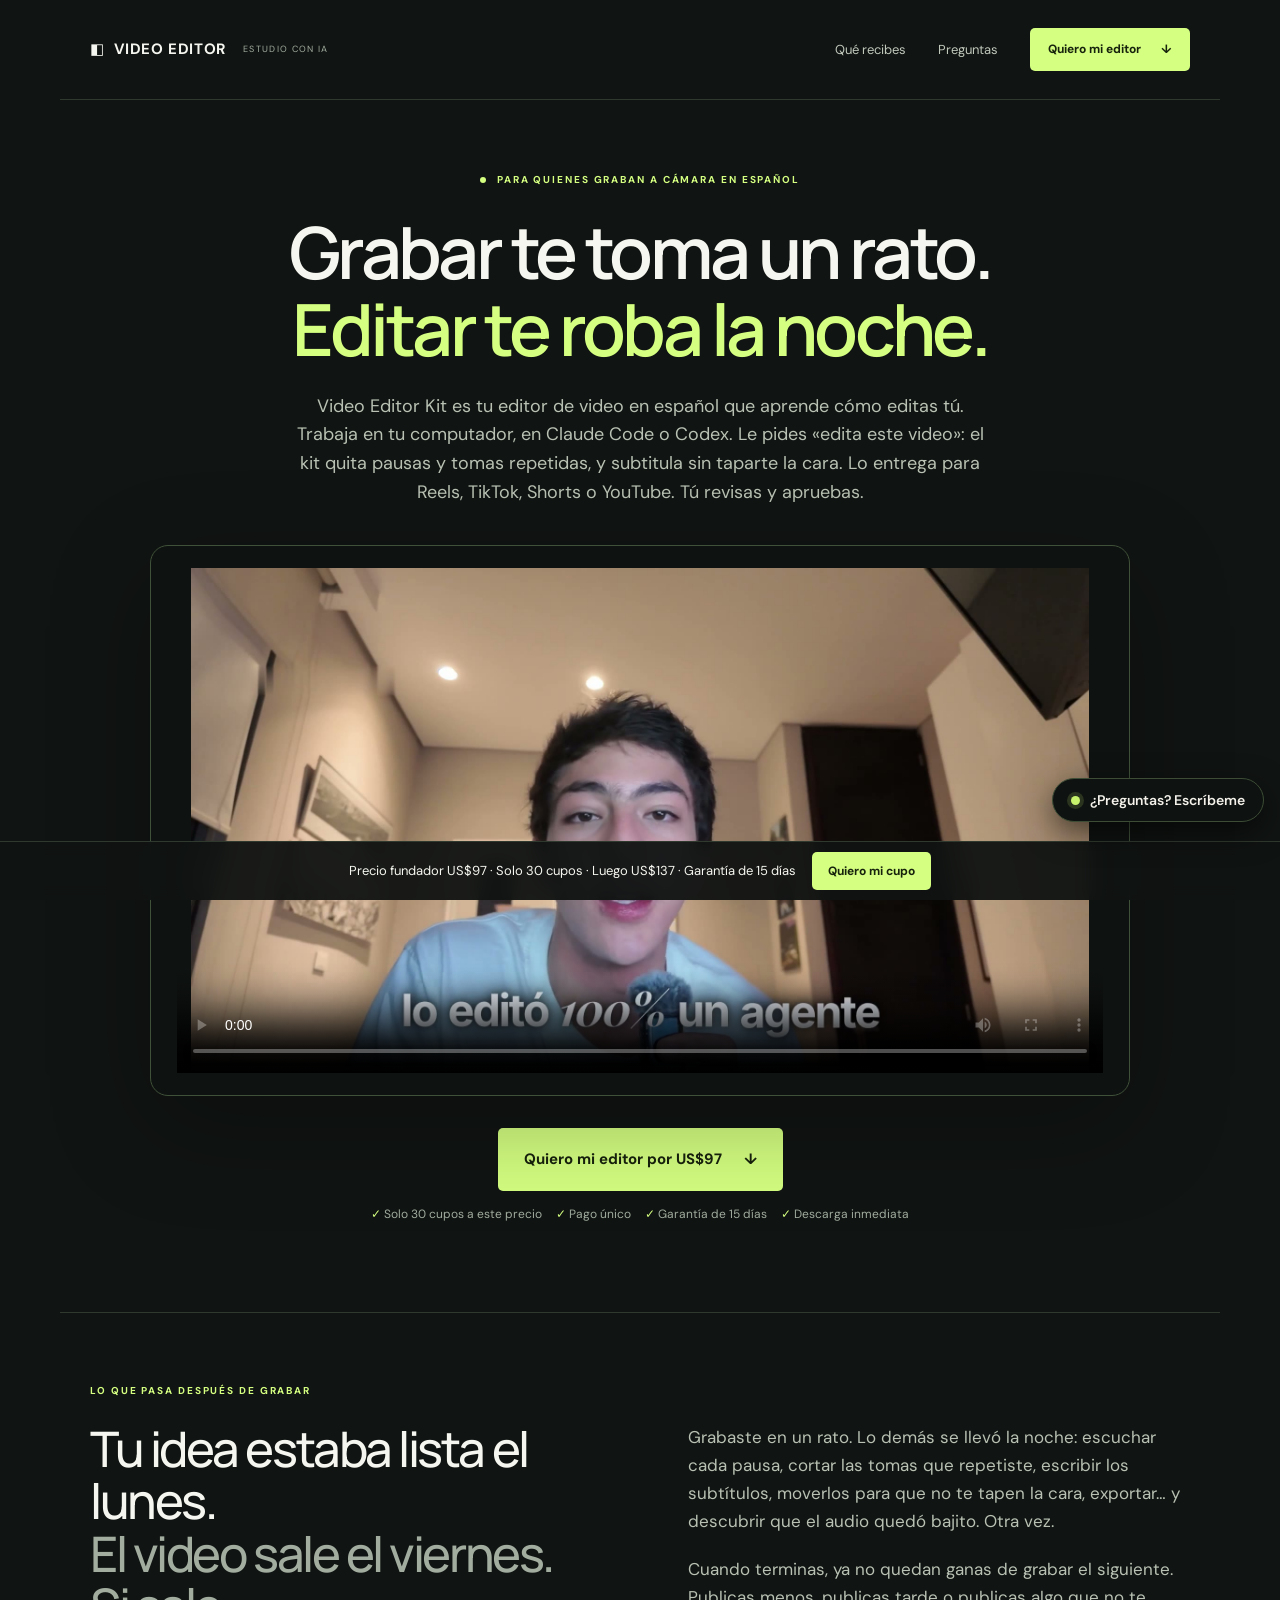
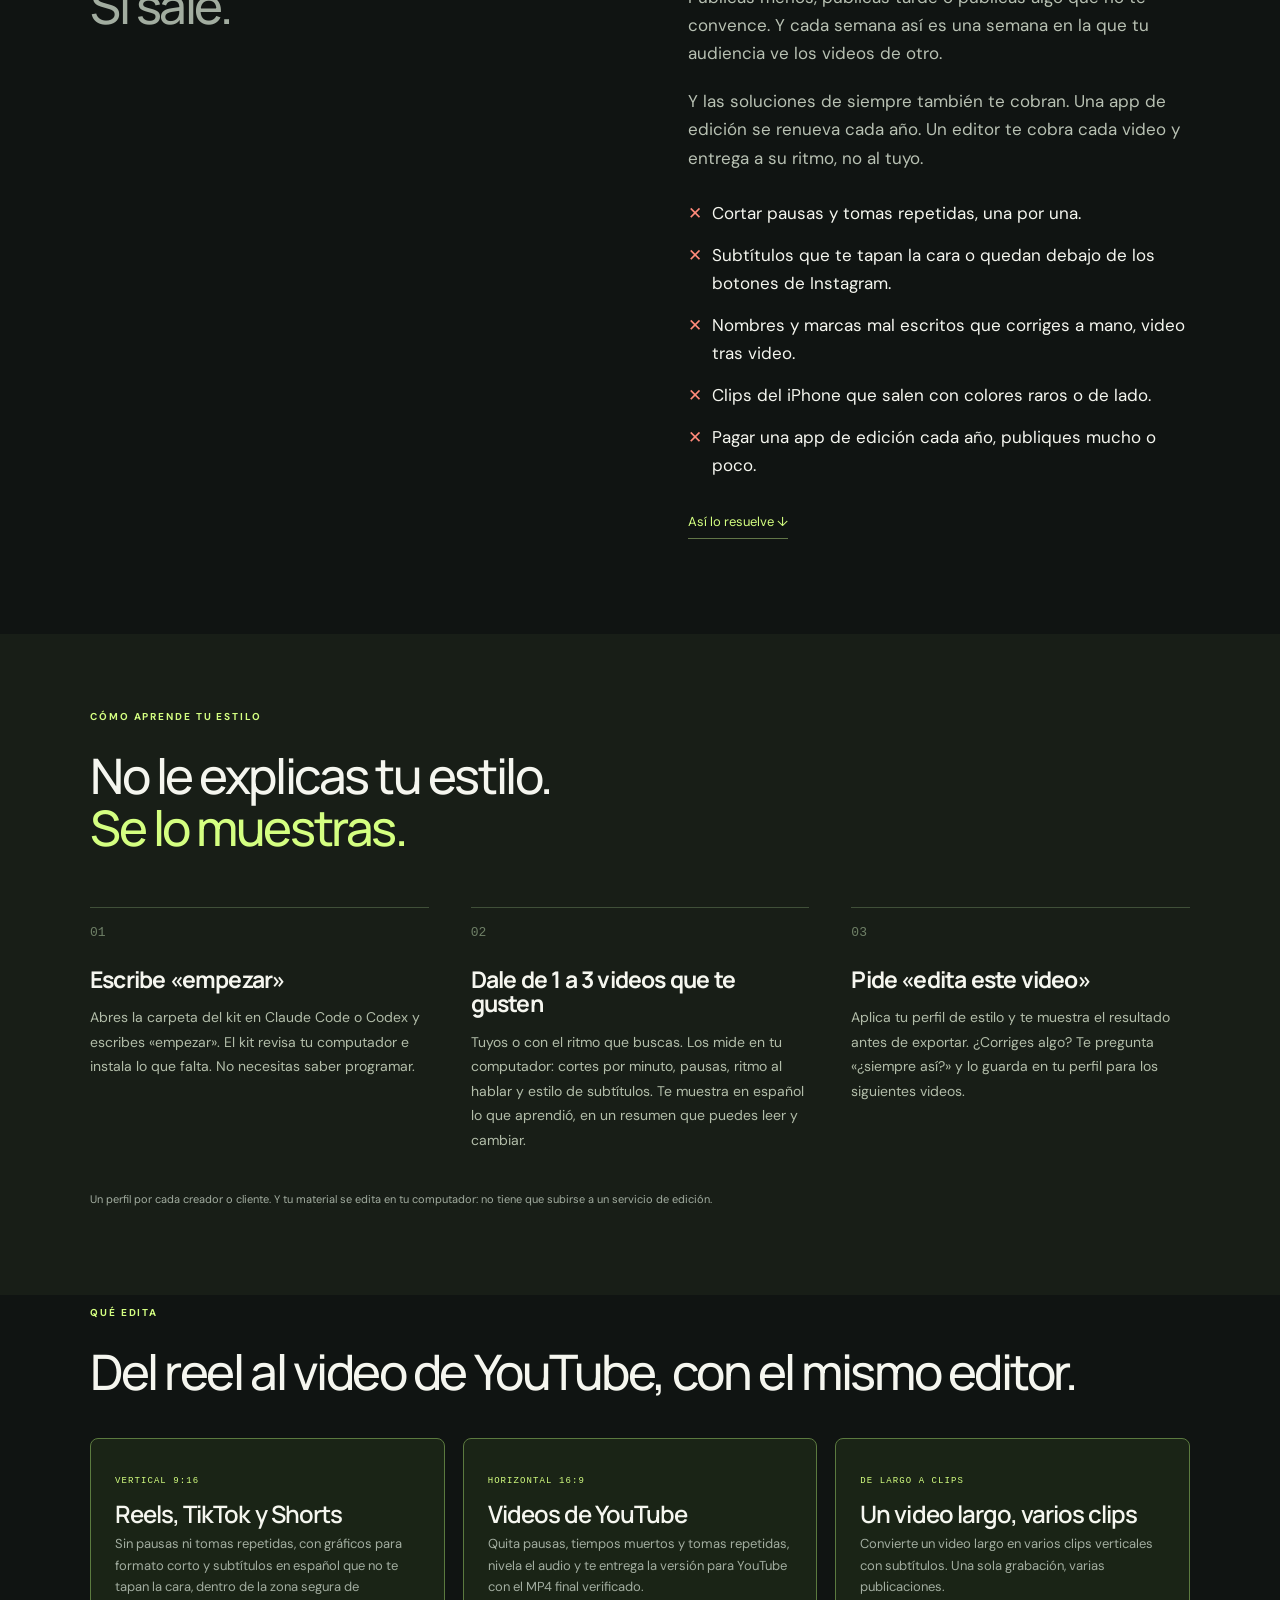
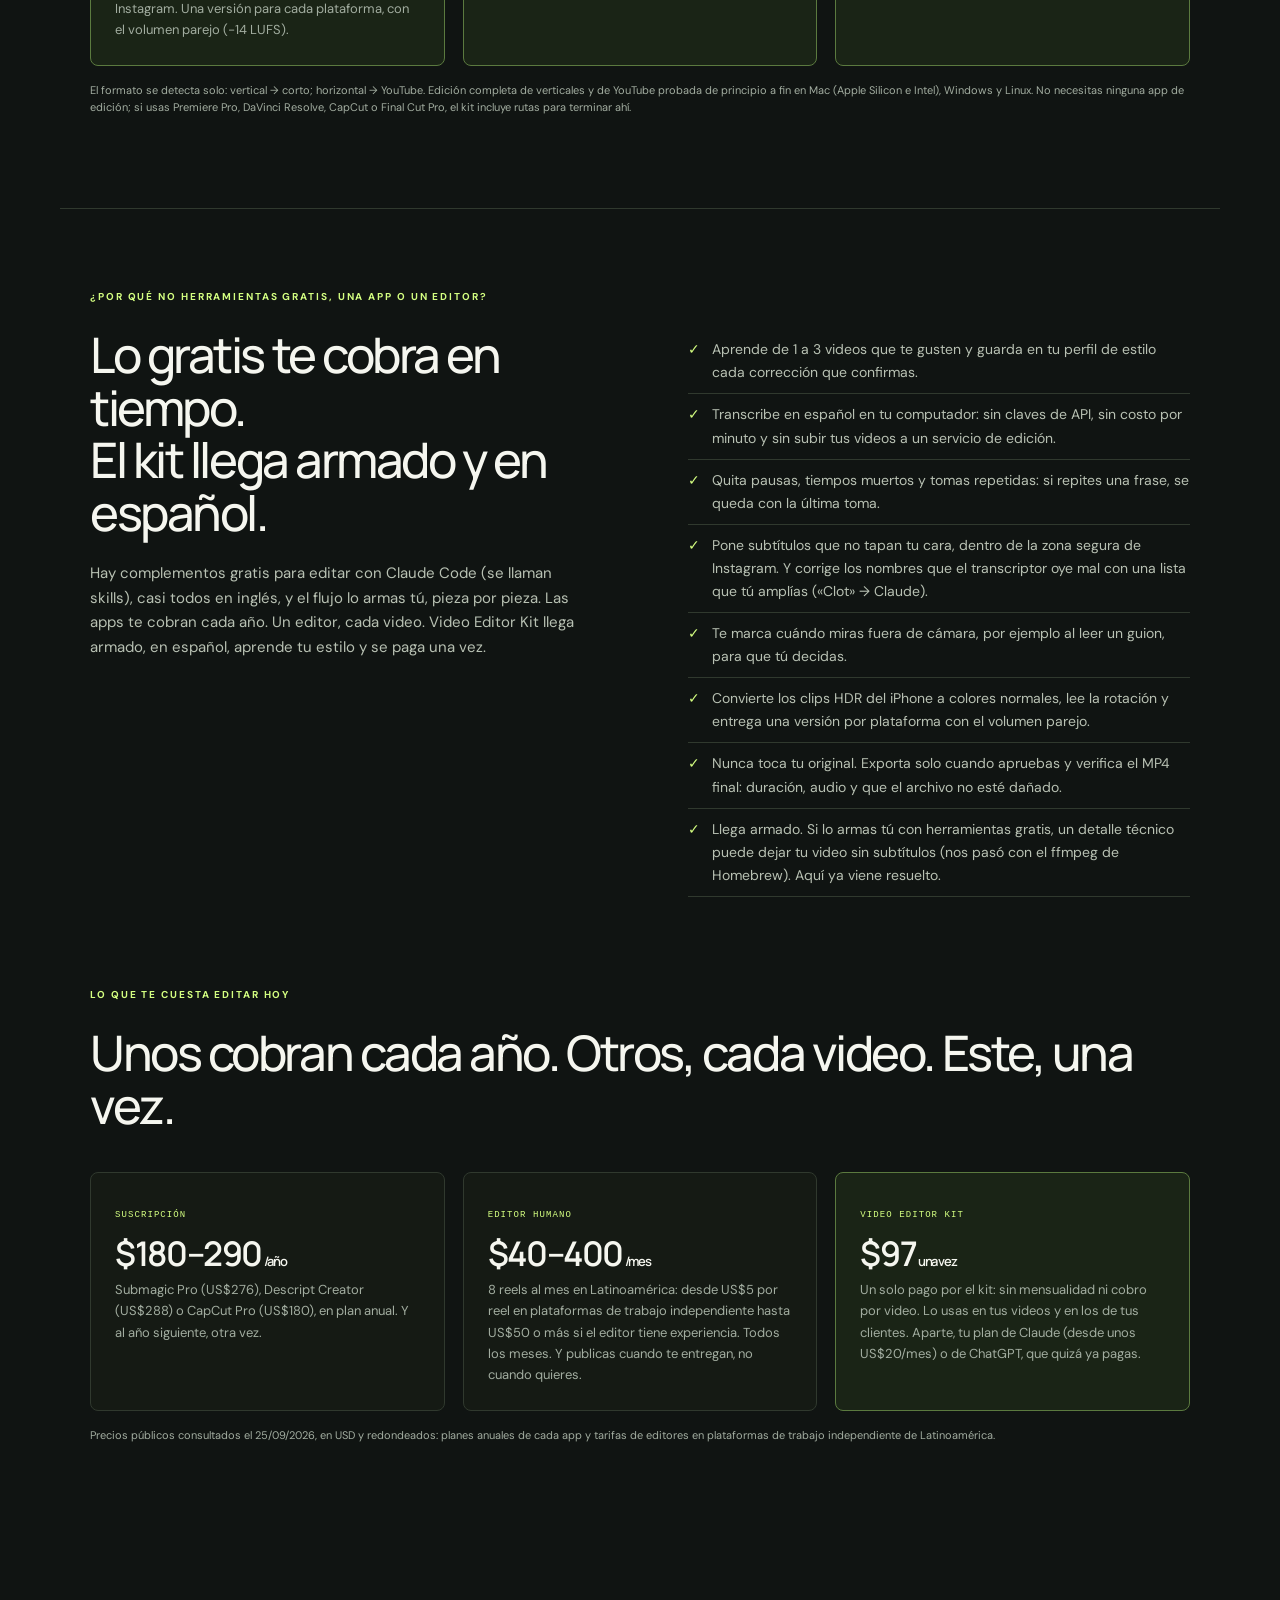
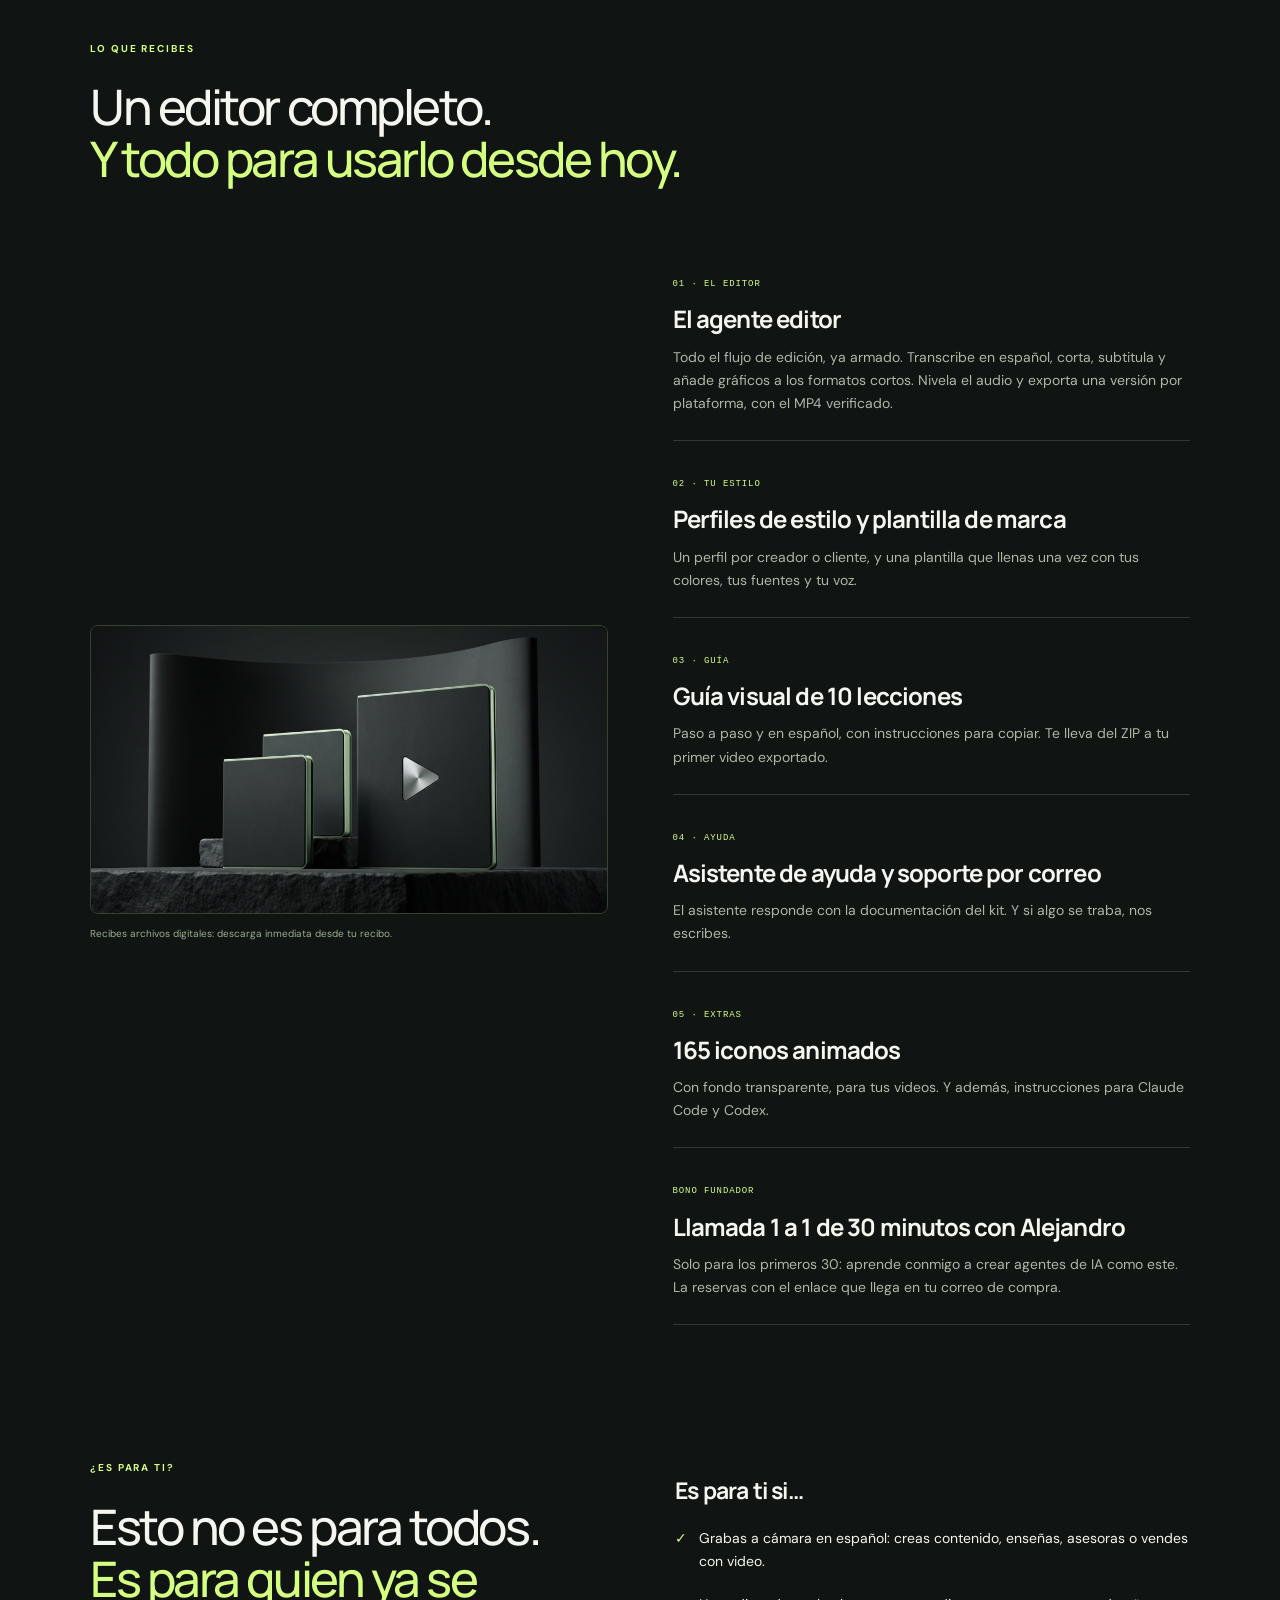
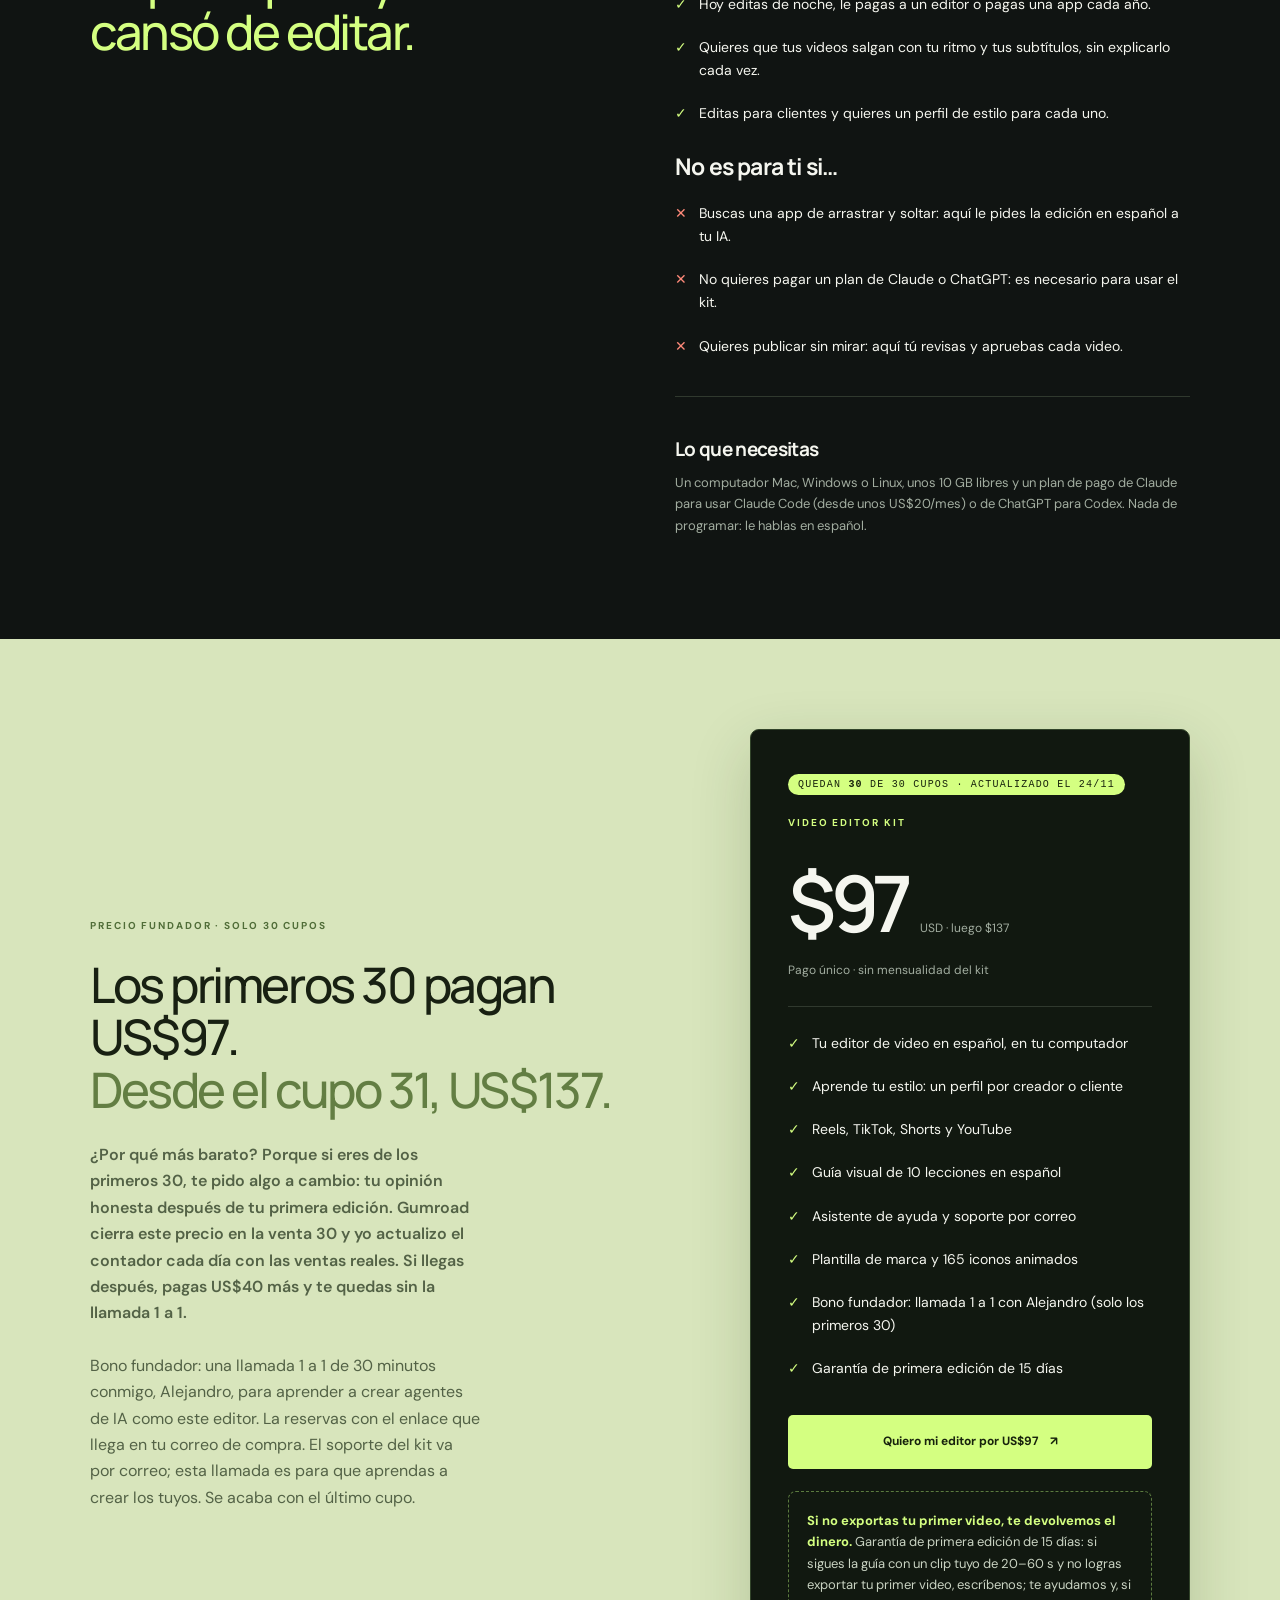
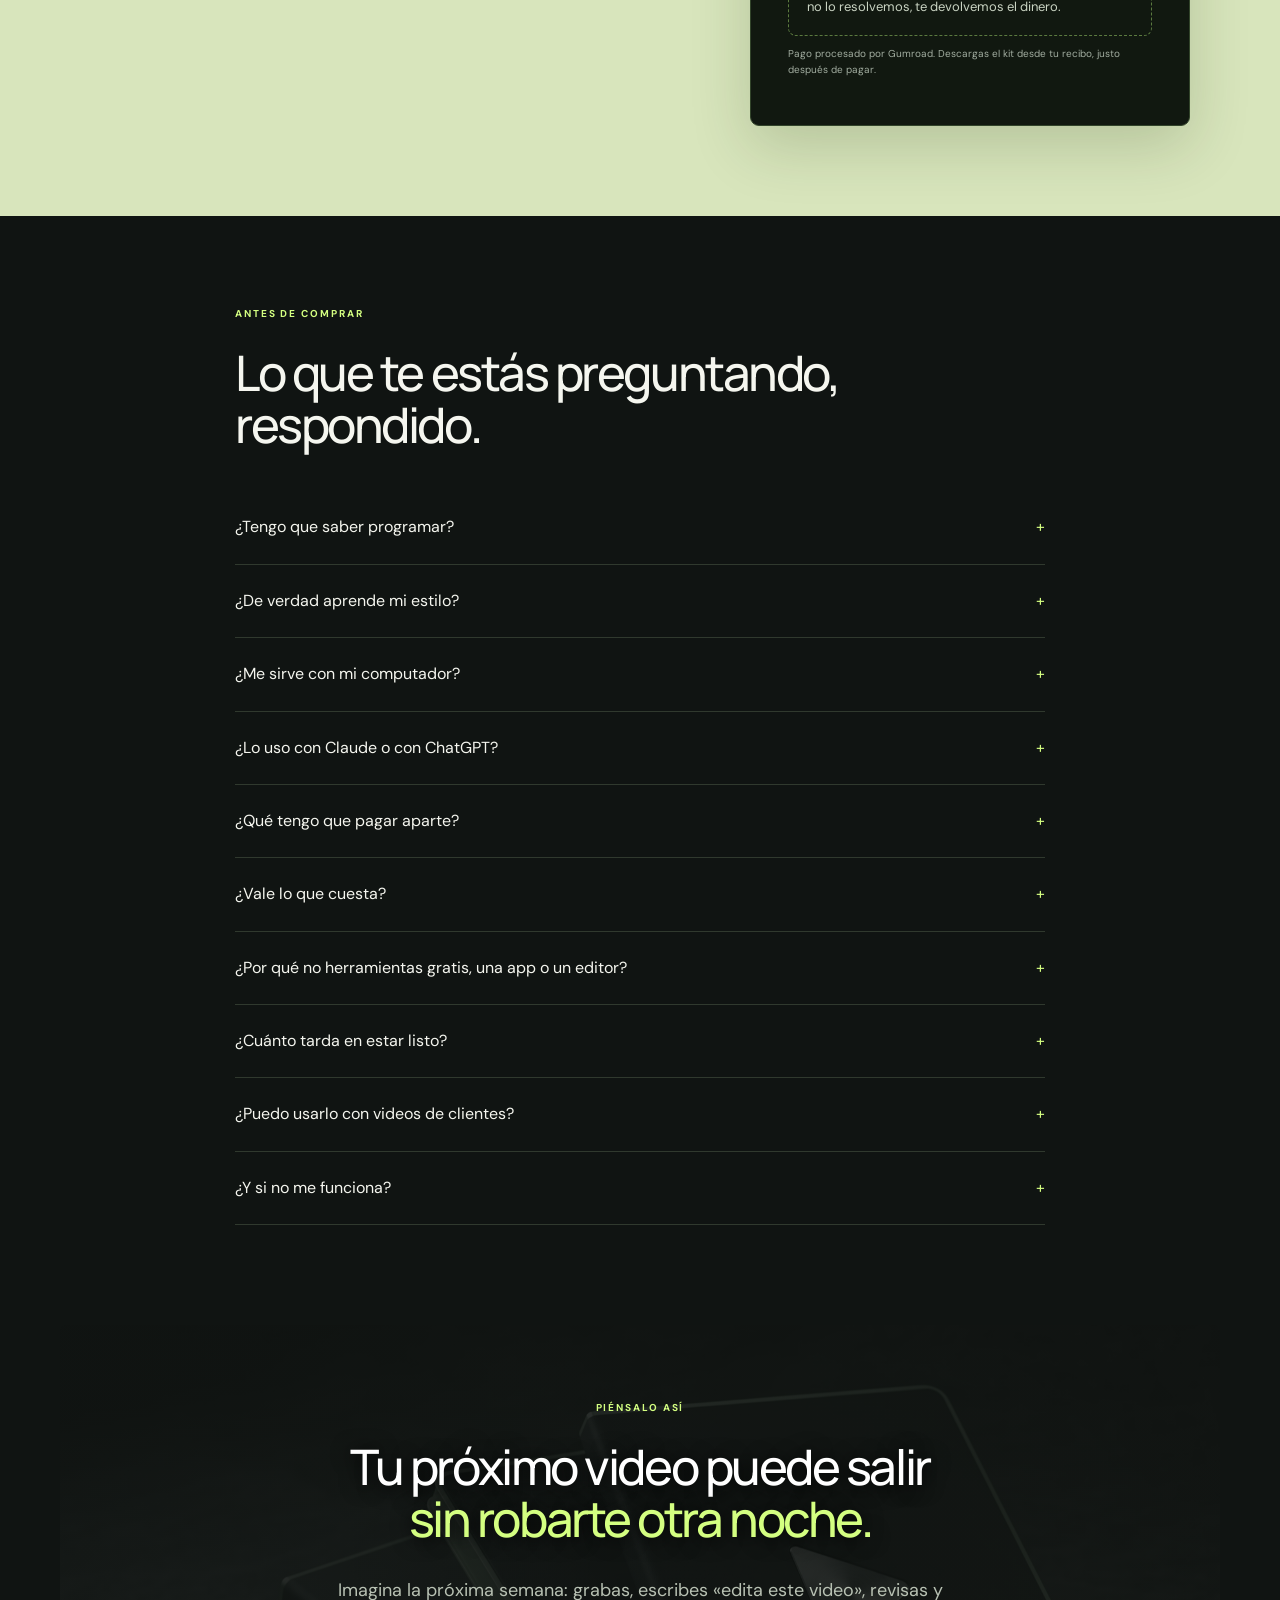
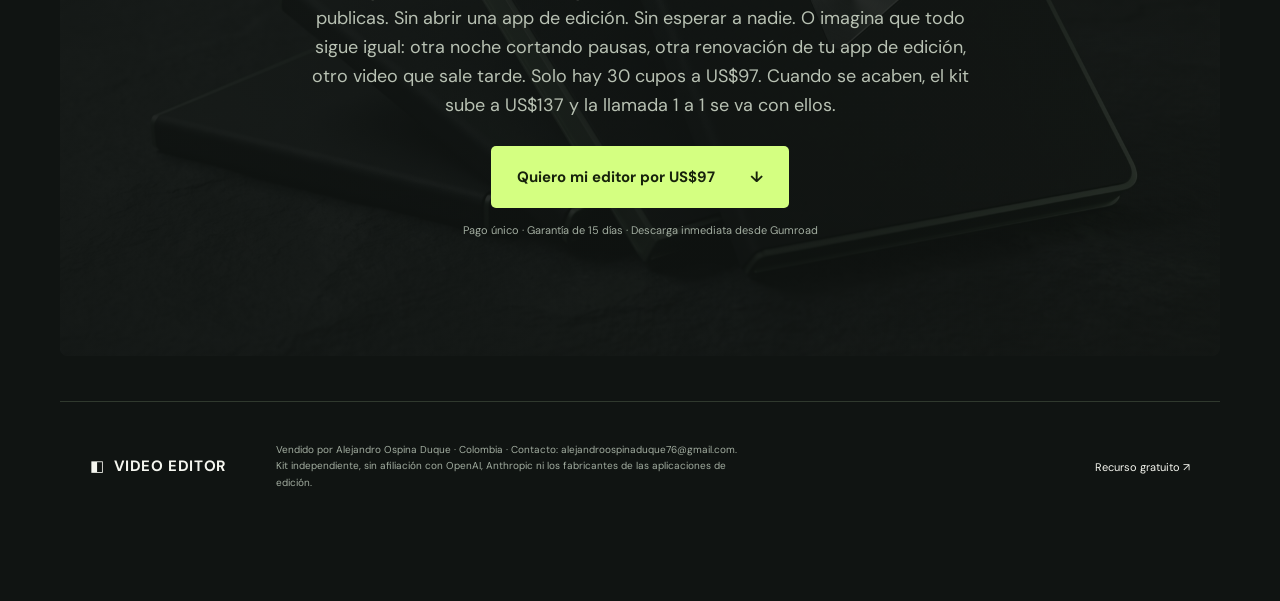
==== commit 19504e72: "Update founder slot counter (daily, from Gumroad)" ====
--- a/index.html
+++ b/index.html
@@ -27,4 +27,4 @@
 @media (max-width:640px){.sticky-buy{font-size:12px;gap:10px;justify-content:space-between}.sticky-buy span{flex:1}body.has-sticky .vek-chat{bottom:74px}}
 </style></head><body class="has-sticky">
 <header class="nav wrap"><a class="brand" href="#">◧ <b>VIDEO EDITOR</b><span>ESTUDIO CON IA</span></a><a class="nav-link" href="#incluye">Qué recibes</a><a class="nav-link" href="#preguntas">Preguntas</a><a class="button small" href="#oferta">Quiero mi editor <span>↓</span></a></header>
-<main><section class="hero wrap"><p class="eyebrow"><i></i> PARA QUIENES GRABAN A CÁMARA EN ESPAÑOL</p><h1>Grabar te toma un rato.<br><em>Editar te roba la noche.</em></h1><p class="lead">Video Editor Kit es tu editor de video en español que aprende cómo editas tú. Trabaja en tu computador, en Claude Code o Codex. Le pides «edita este video»: el kit quita pausas y tomas repetidas, y subtitula sin taparte la cara. Lo entrega para Reels, TikTok, Shorts o YouTube. Tú revisas y apruebas.</p><video class="vsl" controls playsinline preload="metadata" poster="assets/vsl-poster.jpg" src="assets/vsl.mp4" style="width:100%;height:auto;border-radius:18px;background:#0E1210"></video><div class="hero-cta"><a class="button" href="#oferta">Quiero mi editor por US$97 <span>↓</span></a><p class="micro"><span>Solo 30 cupos a este precio</span><span>Pago único</span><span>Garantía de 15 días</span><span>Descarga inmediata</span></p></div></section><section class="tension wrap"><p class="eyebrow">LO QUE PASA DESPUÉS DE GRABAR</p><div class="split"><h2>Tu idea estaba lista el lunes.<br><span class="muted">El video sale el viernes. Si sale.</span></h2><div><p>Grabaste en un rato. Lo demás se llevó la noche: escuchar cada pausa, cortar las tomas que repetiste, escribir los subtítulos, moverlos para que no te tapen la cara, exportar… y descubrir que el audio quedó bajito. Otra vez.</p><p>Cuando terminas, ya no quedan ganas de grabar el siguiente. Publicas menos, publicas tarde o publicas algo que no te convence. Y cada semana así es una semana en la que tu audiencia ve los videos de otro.</p><p>Y las soluciones de siempre también te cobran. Una app de edición se renueva cada año. Un editor te cobra cada video y entrega a su ritmo, no al tuyo.</p><ul class="pains"><li>Cortar pausas y tomas repetidas, una por una.</li><li>Subtítulos que te tapan la cara o quedan debajo de los botones de Instagram.</li><li>Nombres y marcas mal escritos que corriges a mano, video tras video.</li><li>Clips del iPhone que salen con colores raros o de lado.</li><li>Pagar una app de edición cada año, publiques mucho o poco.</li></ul><a class="text-link" href="#estilo">Así lo resuelve <span>↓</span></a></div></div></section><section class="method" id="estilo"><div class="wrap"><p class="eyebrow">CÓMO APRENDE TU ESTILO</p><h2>No le explicas tu estilo.<br><em>Se lo muestras.</em></h2><div class="steps"><article><span class="num">01</span><h3>Escribe «empezar»</h3><p>Abres la carpeta del kit en Claude Code o Codex y escribes «empezar». El kit revisa tu computador e instala lo que falta. No necesitas saber programar.</p></article><article><span class="num">02</span><h3>Dale de 1 a 3 videos que te gusten</h3><p>Tuyos o con el ritmo que buscas. Los mide en tu computador: cortes por minuto, pausas, ritmo al hablar y estilo de subtítulos. Te muestra en español lo que aprendió, en un resumen que puedes leer y cambiar.</p></article><article><span class="num">03</span><h3>Pide «edita este video»</h3><p>Aplica tu perfil de estilo y te muestra el resultado antes de exportar. ¿Corriges algo? Te pregunta «¿siempre así?» y lo guarda en tu perfil para los siguientes videos.</p></article></div><p class="fine">Un perfil por cada creador o cliente. Y tu material se edita en tu computador: no tiene que subirse a un servicio de edición.</p></div></section><section class="cost wrap" id="formatos"><p class="eyebrow">QUÉ EDITA</p><h2>Del reel al video de YouTube, con el mismo editor.</h2><div class="cost-grid"><article class="us"><span>VERTICAL 9:16</span><b style="font-size:24px">Reels, TikTok y Shorts</b><p>Sin pausas ni tomas repetidas, con gráficos para formato corto y subtítulos en español que no te tapan la cara, dentro de la zona segura de Instagram. Una versión para cada plataforma, con el volumen parejo (−14 LUFS).</p></article><article class="us"><span>HORIZONTAL 16:9</span><b style="font-size:24px">Videos de YouTube</b><p>Quita pausas, tiempos muertos y tomas repetidas, nivela el audio y te entrega la versión para YouTube con el MP4 final verificado.</p></article><article class="us"><span>DE LARGO A CLIPS</span><b style="font-size:24px">Un video largo, varios clips</b><p>Convierte un video largo en varios clips verticales con subtítulos. Una sola grabación, varias publicaciones.</p></article></div><p class="fine" style="margin-top:16px">El formato se detecta solo: vertical → corto; horizontal → YouTube. Edición completa de verticales y de YouTube probada de principio a fin en Mac (Apple Silicon e Intel), Windows y Linux. No necesitas ninguna app de edición; si usas Premiere Pro, DaVinci Resolve, CapCut o Final Cut Pro, el kit incluye rutas para terminar ahí.</p></section><section class="why wrap" id="por-que"><p class="eyebrow">¿POR QUÉ NO HERRAMIENTAS GRATIS, UNA APP O UN EDITOR?</p><div class="split"><div><h2>Lo gratis te cobra en tiempo.<br>El kit llega armado y en español.</h2><p class="muted" style="margin-top:22px">Hay complementos gratis para editar con Claude Code (se llaman skills), casi todos en inglés, y el flujo lo armas tú, pieza por pieza. Las apps te cobran cada año. Un editor, cada video. Video Editor Kit llega armado, en español, aprende tu estilo y se paga una vez.</p></div><ul><li>Aprende de 1 a 3 videos que te gusten y guarda en tu perfil de estilo cada corrección que confirmas.</li><li>Transcribe en español en tu computador: sin claves de API, sin costo por minuto y sin subir tus videos a un servicio de edición.</li><li>Quita pausas, tiempos muertos y tomas repetidas: si repites una frase, se queda con la última toma.</li><li>Pone subtítulos que no tapan tu cara, dentro de la zona segura de Instagram. Y corrige los nombres que el transcriptor oye mal con una lista que tú amplías («Clot» → Claude).</li><li>Te marca cuándo miras fuera de cámara, por ejemplo al leer un guion, para que tú decidas.</li><li>Convierte los clips HDR del iPhone a colores normales, lee la rotación y entrega una versión por plataforma con el volumen parejo.</li><li>Nunca toca tu original. Exporta solo cuando apruebas y verifica el MP4 final: duración, audio y que el archivo no esté dañado.</li><li>Llega armado. Si lo armas tú con herramientas gratis, un detalle técnico puede dejar tu video sin subtítulos (nos pasó con el ffmpeg de Homebrew). Aquí ya viene resuelto.</li></ul></div></section><section class="cost wrap"><p class="eyebrow">LO QUE TE CUESTA EDITAR HOY</p><h2>Unos cobran cada año. Otros, cada video. Este, una vez.</h2><div class="cost-grid"><article><span>SUSCRIPCIÓN</span><b>$180–290<small style="font-size:13px">&nbsp;/año</small></b><p>Submagic Pro (US$276), Descript Creator (US$288) o CapCut Pro (US$180), en plan anual. Y al año siguiente, otra vez.</p></article><article><span>EDITOR HUMANO</span><b>$40–400<small style="font-size:13px">&nbsp;/mes</small></b><p>8 reels al mes en Latinoamérica: desde US$5 por reel en plataformas de trabajo independiente hasta US$50 o más si el editor tiene experiencia. Todos los meses. Y publicas cuando te entregan, no cuando quieres.</p></article><article class="us"><span>VIDEO EDITOR KIT</span><b>$97<small style="font-size:13px">&nbsp;una vez</small></b><p>Un solo pago por el kit: sin mensualidad ni cobro por video. Lo usas en tus videos y en los de tus clientes. Aparte, tu plan de Claude (desde unos US$20/mes) o de ChatGPT, que quizá ya pagas.</p></article></div><p class="fine" style="margin-top:16px">Precios públicos consultados el 25/09/2026, en USD y redondeados: planes anuales de cada app y tarifas de editores en plataformas de trabajo independiente de Latinoamérica.</p></section><section class="included wrap" id="incluye"><p class="eyebrow">LO QUE RECIBES</p><h2>Un editor completo.<br><em>Y todo para usarlo desde hoy.</em></h2><div class="deliverable"><figure class="product-visual"><img src="assets/higgsfield-kit.jpg" alt="Las piezas de Video Editor Kit" width="1800" height="1005" loading="lazy"><figcaption>Recibes archivos digitales: descarga inmediata desde tu recibo.</figcaption></figure><div class="stack"><article><span>01 · EL EDITOR</span><h3>El agente editor</h3><p>Todo el flujo de edición, ya armado. Transcribe en español, corta, subtitula y añade gráficos a los formatos cortos. Nivela el audio y exporta una versión por plataforma, con el MP4 verificado.</p></article><article><span>02 · TU ESTILO</span><h3>Perfiles de estilo y plantilla de marca</h3><p>Un perfil por creador o cliente, y una plantilla que llenas una vez con tus colores, tus fuentes y tu voz.</p></article><article><span>03 · GUÍA</span><h3>Guía visual de 10 lecciones</h3><p>Paso a paso y en español, con instrucciones para copiar. Te lleva del ZIP a tu primer video exportado.</p></article><article><span>04 · AYUDA</span><h3>Asistente de ayuda y soporte por correo</h3><p>El asistente responde con la documentación del kit. Y si algo se traba, nos escribes.</p></article><article><span>05 · EXTRAS</span><h3>165 iconos animados</h3><p>Con fondo transparente, para tus videos. Y además, instrucciones para Claude Code y Codex.</p></article><article><span>BONO FUNDADOR</span><h3>Llamada 1 a 1 de 30 minutos con Alejandro</h3><p>Solo para los primeros 30: aprende conmigo a crear agentes de IA como este. La reservas con el enlace que llega en tu correo de compra.</p></article></div></div></section><section class="fit wrap"><div><p class="eyebrow">¿ES PARA TI?</p><h2>Esto no es para todos.<br><em>Es para quien ya se cansó de editar.</em></h2></div><div><h3>Es para ti si…</h3><ul class="checks"><li>Grabas a cámara en español: creas contenido, enseñas, asesoras o vendes con video.</li><li>Hoy editas de noche, le pagas a un editor o pagas una app cada año.</li><li>Quieres que tus videos salgan con tu ritmo y tus subtítulos, sin explicarlo cada vez.</li><li>Editas para clientes y quieres un perfil de estilo para cada uno.</li></ul><h3>No es para ti si…</h3><ul class="checks no"><li>Buscas una app de arrastrar y soltar: aquí le pides la edición en español a tu IA.</li><li>No quieres pagar un plan de Claude o ChatGPT: es necesario para usar el kit.</li><li>Quieres publicar sin mirar: aquí tú revisas y apruebas cada video.</li></ul><div class="requirements"><h3>Lo que necesitas</h3><p>Un computador Mac, Windows o Linux, unos 10 GB libres y un plan de pago de Claude para usar Claude Code (desde unos US$20/mes) o de ChatGPT para Codex. Nada de programar: le hablas en español.</p></div></div></section><section class="offer-section" id="oferta"><div class="wrap offer-grid"><div><p class="eyebrow">PRECIO FUNDADOR · SOLO 30 CUPOS</p><h2>Los primeros 30 pagan US$97.<br><em>Desde el cupo 31, US$137.</em></h2><p class="offer-copy urgent">¿Por qué más barato? Porque si eres de los primeros 30, te pido algo a cambio: tu opinión honesta después de tu primera edición. Gumroad cierra este precio en la venta 30 y yo actualizo el contador cada día con las ventas reales. Si llegas después, pagas US$40 más y te quedas sin la llamada 1 a 1.</p><p class="offer-copy bono">Bono fundador: una llamada 1 a 1 de 30 minutos conmigo, Alejandro, para aprender a crear agentes de IA como este editor. La reservas con el enlace que llega en tu correo de compra. El soporte del kit va por correo; esta llamada es para que aprendas a crear los tuyos. Se acaba con el último cupo.</p></div><div class="price-card"><span class="founder">QUEDAN <b data-cupos>30</b> DE 30 CUPOS · ACTUALIZADO EL <span data-cupos-fecha>23/11</span></span><span class="eyebrow" style="display:block;margin-top:14px">VIDEO EDITOR KIT</span><div class="price">$97<span>USD · luego $137</span></div><p>Pago único · sin mensualidad del kit</p><ul class="checks"><li>Tu editor de video en español, en tu computador</li><li>Aprende tu estilo: un perfil por creador o cliente</li><li>Reels, TikTok, Shorts y YouTube</li><li>Guía visual de 10 lecciones en español</li><li>Asistente de ayuda y soporte por correo</li><li>Plantilla de marca y 165 iconos animados</li><li>Bono fundador: llamada 1 a 1 con Alejandro (solo los primeros 30)</li><li>Garantía de primera edición de 15 días</li></ul><a class="button full" href="https://gumroad.com/checkout?product=bkxlfg&amp;quantity=1">Quiero mi editor por US$97 <span>↗</span></a><div class="guarantee"><b>Si no exportas tu primer video, te devolvemos el dinero.</b> Garantía de primera edición de 15 días: si sigues la guía con un clip tuyo de 20–60 s y no logras exportar tu primer video, escríbenos; te ayudamos y, si no lo resolvemos, te devolvemos el dinero.</div><p class="fine">Pago procesado por Gumroad. Descargas el kit desde tu recibo, justo después de pagar.</p></div></div></section><section class="faq wrap" id="preguntas"><p class="eyebrow">ANTES DE COMPRAR</p><h2>Lo que te estás preguntando, respondido.</h2><details><summary>¿Tengo que saber programar?</summary><p>No. Abres la carpeta del kit en Claude Code o Codex, escribes «empezar» y desde ahí le hablas en español, como le hablarías a tu editor: «edita este video». El kit revisa tu computador e instala lo que falte, y la guía visual te lleva paso a paso con instrucciones para copiar y pegar.</p></details><details><summary>¿De verdad aprende mi estilo?</summary><p>Sí. No le describes tu estilo: le das de 1 a 3 videos que te gusten y mide sus cortes por minuto, sus pausas, el ritmo al hablar y los subtítulos. Te lo resume en español para que lo leas y lo ajustes. Y cada vez que corriges algo y confirmas «siempre así», lo recuerda.</p></details><details><summary>¿Me sirve con mi computador?</summary><p>La edición completa de videos verticales y de YouTube está probada de principio a fin en Mac (Apple Silicon e Intel), Windows y Linux. Necesitas unos 10 GB libres. Al escribir «empezar», el kit revisa tu equipo e instala lo que falte. ¿Grabas con iPhone? El kit convierte el HDR a colores normales y lee la rotación. Y si no logras exportar tu primer video, te cubre la garantía de primera edición de 15 días.</p></details><details><summary>¿Lo uso con Claude o con ChatGPT?</summary><p>Con Claude, lo usas en Claude Code (plan de pago de Claude, desde unos US$20/mes). Con ChatGPT, en Codex (plan de pago de ChatGPT). No es el chat del navegador: abres la carpeta del kit en tu computador y le pides la edición en español. Codex: adaptación incluida; la prueba completa está en curso.</p></details><details><summary>¿Qué tengo que pagar aparte?</summary><p>Solo tu plan de Claude (desde unos US$20/mes) o de ChatGPT, si no lo tienes ya. La transcripción corre en tu computador con WhisperX: sin claves de API ni cobro por minuto. No necesitas ninguna app de edición; si ya usas Premiere Pro, DaVinci Resolve, CapCut o Final Cut Pro, el kit incluye rutas para terminar ahí.</p></details><details><summary>¿Vale lo que cuesta?</summary><p>Haz la cuenta. Un año de Submagic Pro, Descript Creator o CapCut Pro cuesta entre US$180 y US$290. Un editor en Latinoamérica cobra de US$5 a US$50 o más por reel, todos los meses. El kit se paga una vez y lo usas en todos tus videos, sin cobro por video ni por minuto; solo necesitas tu plan de Claude o ChatGPT, que quizá ya pagas. Y cada corrección que confirmas queda guardada en tu perfil.</p></details><details><summary>¿Por qué no herramientas gratis, una app o un editor?</summary><p>Los complementos gratis (skills) existen, casi todos en inglés, y el flujo lo armas tú: instalar, conectar, probar y arreglar lo que falla. Una app se paga cada año y un editor cobra cada video. El kit llega armado, en español, trabaja en tu computador y aprende cómo editas tú, con un solo pago.</p></details><details><summary>¿Cuánto tarda en estar listo?</summary><p>Lo descargas apenas pagas. Instalarlo son 3 pasos: descargas el ZIP desde tu recibo, lo descomprimes y abres la carpeta video-editor en Claude Code o Codex para escribir «empezar». El kit revisa tu computador e instala lo que falte. La primera edición descarga una sola vez unos 4,3 GB de modelos; las siguientes reutilizan lo descargado.</p></details><details><summary>¿Puedo usarlo con videos de clientes?</summary><p>Sí. Puedes editar material tuyo o de tus clientes y guardar un perfil de estilo para cada uno. Así cada cliente conserva su ritmo y sus subtítulos sin que tengas que explicarlo de nuevo en cada video.</p></details><details><summary>¿Y si no me funciona?</summary><p>Te cubre la garantía de primera edición de 15 días: si sigues la guía con un clip tuyo de 20–60 s y no logras exportar tu primer video, escríbenos; te ayudamos y, si no lo resolvemos, te devolvemos el dinero. Además tienes el asistente de ayuda y soporte por correo.</p></details></section><section class="last wrap"><img class="closing-art" src="assets/higgsfield-detail.jpg" alt="" width="1800" height="1005" loading="lazy"><p class="eyebrow">PIÉNSALO ASÍ</p><h2>Tu próximo video puede salir<br><em>sin robarte otra noche.</em></h2><p class="lead">Imagina la próxima semana: grabas, escribes «edita este video», revisas y publicas. Sin abrir una app de edición. Sin esperar a nadie. O imagina que todo sigue igual: otra noche cortando pausas, otra renovación de tu app de edición, otro video que sale tarde. Solo hay 30 cupos a US$97. Cuando se acaben, el kit sube a US$137 y la llamada 1 a 1 se va con ellos.</p><a class="button" href="#oferta">Quiero mi editor por US$97 <span>↓</span></a><p class="fine">Pago único · Garantía de 15 días · Descarga inmediata desde Gumroad</p></section></main><footer class="wrap"><a class="brand" href="#">◧ <b>VIDEO EDITOR</b></a><p>Vendido por Alejandro Ospina Duque · Colombia · Contacto: alejandroospinaduque76@gmail.com. Kit independiente, sin afiliación con OpenAI, Anthropic ni los fabricantes de las aplicaciones de edición.</p><a href="readiness.html">Recurso gratuito ↗</a></footer><script>(function(){var c='';try{var q=new URLSearchParams(location.search);c=q.get('utm_campaign')||q.get('utm_source')||'';if(c){sessionStorage.setItem('ve_canal',c)}else{c=sessionStorage.getItem('ve_canal')||''}}catch(e){}c=(c||'directo').toLowerCase().replace(/_/g,'-').replace(/[^a-z0-9-]/g,'').slice(0,30)||'directo';document.querySelectorAll('[data-goatcounter-click]').forEach(function(a){a.setAttribute('data-goatcounter-click',a.getAttribute('data-goatcounter-click')+'/'+c);})})();</script><link rel="stylesheet" href="assets/asistente.css"><script>window.VEK_LINK_COMPRA="https://gumroad.com/checkout?product=bkxlfg&quantity=1";window.VEK_CORREO="alejandroospinaduque76@gmail.com";window.VEK_CHAT_ENDPOINT=null;</script><script src="assets/asistente.js" defer></script><div class="sticky-buy"><span>Precio fundador US$97 · Solo 30 cupos · Luego US$137 · Garantía de 15 días</span><a class="button small" href="#oferta">Quiero mi cupo</a></div></body></html>+<main><section class="hero wrap"><p class="eyebrow"><i></i> PARA QUIENES GRABAN A CÁMARA EN ESPAÑOL</p><h1>Grabar te toma un rato.<br><em>Editar te roba la noche.</em></h1><p class="lead">Video Editor Kit es tu editor de video en español que aprende cómo editas tú. Trabaja en tu computador, en Claude Code o Codex. Le pides «edita este video»: el kit quita pausas y tomas repetidas, y subtitula sin taparte la cara. Lo entrega para Reels, TikTok, Shorts o YouTube. Tú revisas y apruebas.</p><video class="vsl" controls playsinline preload="metadata" poster="assets/vsl-poster.jpg" src="assets/vsl.mp4" style="width:100%;height:auto;border-radius:18px;background:#0E1210"></video><div class="hero-cta"><a class="button" href="#oferta">Quiero mi editor por US$97 <span>↓</span></a><p class="micro"><span>Solo 30 cupos a este precio</span><span>Pago único</span><span>Garantía de 15 días</span><span>Descarga inmediata</span></p></div></section><section class="tension wrap"><p class="eyebrow">LO QUE PASA DESPUÉS DE GRABAR</p><div class="split"><h2>Tu idea estaba lista el lunes.<br><span class="muted">El video sale el viernes. Si sale.</span></h2><div><p>Grabaste en un rato. Lo demás se llevó la noche: escuchar cada pausa, cortar las tomas que repetiste, escribir los subtítulos, moverlos para que no te tapen la cara, exportar… y descubrir que el audio quedó bajito. Otra vez.</p><p>Cuando terminas, ya no quedan ganas de grabar el siguiente. Publicas menos, publicas tarde o publicas algo que no te convence. Y cada semana así es una semana en la que tu audiencia ve los videos de otro.</p><p>Y las soluciones de siempre también te cobran. Una app de edición se renueva cada año. Un editor te cobra cada video y entrega a su ritmo, no al tuyo.</p><ul class="pains"><li>Cortar pausas y tomas repetidas, una por una.</li><li>Subtítulos que te tapan la cara o quedan debajo de los botones de Instagram.</li><li>Nombres y marcas mal escritos que corriges a mano, video tras video.</li><li>Clips del iPhone que salen con colores raros o de lado.</li><li>Pagar una app de edición cada año, publiques mucho o poco.</li></ul><a class="text-link" href="#estilo">Así lo resuelve <span>↓</span></a></div></div></section><section class="method" id="estilo"><div class="wrap"><p class="eyebrow">CÓMO APRENDE TU ESTILO</p><h2>No le explicas tu estilo.<br><em>Se lo muestras.</em></h2><div class="steps"><article><span class="num">01</span><h3>Escribe «empezar»</h3><p>Abres la carpeta del kit en Claude Code o Codex y escribes «empezar». El kit revisa tu computador e instala lo que falta. No necesitas saber programar.</p></article><article><span class="num">02</span><h3>Dale de 1 a 3 videos que te gusten</h3><p>Tuyos o con el ritmo que buscas. Los mide en tu computador: cortes por minuto, pausas, ritmo al hablar y estilo de subtítulos. Te muestra en español lo que aprendió, en un resumen que puedes leer y cambiar.</p></article><article><span class="num">03</span><h3>Pide «edita este video»</h3><p>Aplica tu perfil de estilo y te muestra el resultado antes de exportar. ¿Corriges algo? Te pregunta «¿siempre así?» y lo guarda en tu perfil para los siguientes videos.</p></article></div><p class="fine">Un perfil por cada creador o cliente. Y tu material se edita en tu computador: no tiene que subirse a un servicio de edición.</p></div></section><section class="cost wrap" id="formatos"><p class="eyebrow">QUÉ EDITA</p><h2>Del reel al video de YouTube, con el mismo editor.</h2><div class="cost-grid"><article class="us"><span>VERTICAL 9:16</span><b style="font-size:24px">Reels, TikTok y Shorts</b><p>Sin pausas ni tomas repetidas, con gráficos para formato corto y subtítulos en español que no te tapan la cara, dentro de la zona segura de Instagram. Una versión para cada plataforma, con el volumen parejo (−14 LUFS).</p></article><article class="us"><span>HORIZONTAL 16:9</span><b style="font-size:24px">Videos de YouTube</b><p>Quita pausas, tiempos muertos y tomas repetidas, nivela el audio y te entrega la versión para YouTube con el MP4 final verificado.</p></article><article class="us"><span>DE LARGO A CLIPS</span><b style="font-size:24px">Un video largo, varios clips</b><p>Convierte un video largo en varios clips verticales con subtítulos. Una sola grabación, varias publicaciones.</p></article></div><p class="fine" style="margin-top:16px">El formato se detecta solo: vertical → corto; horizontal → YouTube. Edición completa de verticales y de YouTube probada de principio a fin en Mac (Apple Silicon e Intel), Windows y Linux. No necesitas ninguna app de edición; si usas Premiere Pro, DaVinci Resolve, CapCut o Final Cut Pro, el kit incluye rutas para terminar ahí.</p></section><section class="why wrap" id="por-que"><p class="eyebrow">¿POR QUÉ NO HERRAMIENTAS GRATIS, UNA APP O UN EDITOR?</p><div class="split"><div><h2>Lo gratis te cobra en tiempo.<br>El kit llega armado y en español.</h2><p class="muted" style="margin-top:22px">Hay complementos gratis para editar con Claude Code (se llaman skills), casi todos en inglés, y el flujo lo armas tú, pieza por pieza. Las apps te cobran cada año. Un editor, cada video. Video Editor Kit llega armado, en español, aprende tu estilo y se paga una vez.</p></div><ul><li>Aprende de 1 a 3 videos que te gusten y guarda en tu perfil de estilo cada corrección que confirmas.</li><li>Transcribe en español en tu computador: sin claves de API, sin costo por minuto y sin subir tus videos a un servicio de edición.</li><li>Quita pausas, tiempos muertos y tomas repetidas: si repites una frase, se queda con la última toma.</li><li>Pone subtítulos que no tapan tu cara, dentro de la zona segura de Instagram. Y corrige los nombres que el transcriptor oye mal con una lista que tú amplías («Clot» → Claude).</li><li>Te marca cuándo miras fuera de cámara, por ejemplo al leer un guion, para que tú decidas.</li><li>Convierte los clips HDR del iPhone a colores normales, lee la rotación y entrega una versión por plataforma con el volumen parejo.</li><li>Nunca toca tu original. Exporta solo cuando apruebas y verifica el MP4 final: duración, audio y que el archivo no esté dañado.</li><li>Llega armado. Si lo armas tú con herramientas gratis, un detalle técnico puede dejar tu video sin subtítulos (nos pasó con el ffmpeg de Homebrew). Aquí ya viene resuelto.</li></ul></div></section><section class="cost wrap"><p class="eyebrow">LO QUE TE CUESTA EDITAR HOY</p><h2>Unos cobran cada año. Otros, cada video. Este, una vez.</h2><div class="cost-grid"><article><span>SUSCRIPCIÓN</span><b>$180–290<small style="font-size:13px">&nbsp;/año</small></b><p>Submagic Pro (US$276), Descript Creator (US$288) o CapCut Pro (US$180), en plan anual. Y al año siguiente, otra vez.</p></article><article><span>EDITOR HUMANO</span><b>$40–400<small style="font-size:13px">&nbsp;/mes</small></b><p>8 reels al mes en Latinoamérica: desde US$5 por reel en plataformas de trabajo independiente hasta US$50 o más si el editor tiene experiencia. Todos los meses. Y publicas cuando te entregan, no cuando quieres.</p></article><article class="us"><span>VIDEO EDITOR KIT</span><b>$97<small style="font-size:13px">&nbsp;una vez</small></b><p>Un solo pago por el kit: sin mensualidad ni cobro por video. Lo usas en tus videos y en los de tus clientes. Aparte, tu plan de Claude (desde unos US$20/mes) o de ChatGPT, que quizá ya pagas.</p></article></div><p class="fine" style="margin-top:16px">Precios públicos consultados el 25/09/2026, en USD y redondeados: planes anuales de cada app y tarifas de editores en plataformas de trabajo independiente de Latinoamérica.</p></section><section class="included wrap" id="incluye"><p class="eyebrow">LO QUE RECIBES</p><h2>Un editor completo.<br><em>Y todo para usarlo desde hoy.</em></h2><div class="deliverable"><figure class="product-visual"><img src="assets/higgsfield-kit.jpg" alt="Las piezas de Video Editor Kit" width="1800" height="1005" loading="lazy"><figcaption>Recibes archivos digitales: descarga inmediata desde tu recibo.</figcaption></figure><div class="stack"><article><span>01 · EL EDITOR</span><h3>El agente editor</h3><p>Todo el flujo de edición, ya armado. Transcribe en español, corta, subtitula y añade gráficos a los formatos cortos. Nivela el audio y exporta una versión por plataforma, con el MP4 verificado.</p></article><article><span>02 · TU ESTILO</span><h3>Perfiles de estilo y plantilla de marca</h3><p>Un perfil por creador o cliente, y una plantilla que llenas una vez con tus colores, tus fuentes y tu voz.</p></article><article><span>03 · GUÍA</span><h3>Guía visual de 10 lecciones</h3><p>Paso a paso y en español, con instrucciones para copiar. Te lleva del ZIP a tu primer video exportado.</p></article><article><span>04 · AYUDA</span><h3>Asistente de ayuda y soporte por correo</h3><p>El asistente responde con la documentación del kit. Y si algo se traba, nos escribes.</p></article><article><span>05 · EXTRAS</span><h3>165 iconos animados</h3><p>Con fondo transparente, para tus videos. Y además, instrucciones para Claude Code y Codex.</p></article><article><span>BONO FUNDADOR</span><h3>Llamada 1 a 1 de 30 minutos con Alejandro</h3><p>Solo para los primeros 30: aprende conmigo a crear agentes de IA como este. La reservas con el enlace que llega en tu correo de compra.</p></article></div></div></section><section class="fit wrap"><div><p class="eyebrow">¿ES PARA TI?</p><h2>Esto no es para todos.<br><em>Es para quien ya se cansó de editar.</em></h2></div><div><h3>Es para ti si…</h3><ul class="checks"><li>Grabas a cámara en español: creas contenido, enseñas, asesoras o vendes con video.</li><li>Hoy editas de noche, le pagas a un editor o pagas una app cada año.</li><li>Quieres que tus videos salgan con tu ritmo y tus subtítulos, sin explicarlo cada vez.</li><li>Editas para clientes y quieres un perfil de estilo para cada uno.</li></ul><h3>No es para ti si…</h3><ul class="checks no"><li>Buscas una app de arrastrar y soltar: aquí le pides la edición en español a tu IA.</li><li>No quieres pagar un plan de Claude o ChatGPT: es necesario para usar el kit.</li><li>Quieres publicar sin mirar: aquí tú revisas y apruebas cada video.</li></ul><div class="requirements"><h3>Lo que necesitas</h3><p>Un computador Mac, Windows o Linux, unos 10 GB libres y un plan de pago de Claude para usar Claude Code (desde unos US$20/mes) o de ChatGPT para Codex. Nada de programar: le hablas en español.</p></div></div></section><section class="offer-section" id="oferta"><div class="wrap offer-grid"><div><p class="eyebrow">PRECIO FUNDADOR · SOLO 30 CUPOS</p><h2>Los primeros 30 pagan US$97.<br><em>Desde el cupo 31, US$137.</em></h2><p class="offer-copy urgent">¿Por qué más barato? Porque si eres de los primeros 30, te pido algo a cambio: tu opinión honesta después de tu primera edición. Gumroad cierra este precio en la venta 30 y yo actualizo el contador cada día con las ventas reales. Si llegas después, pagas US$40 más y te quedas sin la llamada 1 a 1.</p><p class="offer-copy bono">Bono fundador: una llamada 1 a 1 de 30 minutos conmigo, Alejandro, para aprender a crear agentes de IA como este editor. La reservas con el enlace que llega en tu correo de compra. El soporte del kit va por correo; esta llamada es para que aprendas a crear los tuyos. Se acaba con el último cupo.</p></div><div class="price-card"><span class="founder">QUEDAN <b data-cupos>30</b> DE 30 CUPOS · ACTUALIZADO EL <span data-cupos-fecha>24/11</span></span><span class="eyebrow" style="display:block;margin-top:14px">VIDEO EDITOR KIT</span><div class="price">$97<span>USD · luego $137</span></div><p>Pago único · sin mensualidad del kit</p><ul class="checks"><li>Tu editor de video en español, en tu computador</li><li>Aprende tu estilo: un perfil por creador o cliente</li><li>Reels, TikTok, Shorts y YouTube</li><li>Guía visual de 10 lecciones en español</li><li>Asistente de ayuda y soporte por correo</li><li>Plantilla de marca y 165 iconos animados</li><li>Bono fundador: llamada 1 a 1 con Alejandro (solo los primeros 30)</li><li>Garantía de primera edición de 15 días</li></ul><a class="button full" href="https://gumroad.com/checkout?product=bkxlfg&amp;quantity=1">Quiero mi editor por US$97 <span>↗</span></a><div class="guarantee"><b>Si no exportas tu primer video, te devolvemos el dinero.</b> Garantía de primera edición de 15 días: si sigues la guía con un clip tuyo de 20–60 s y no logras exportar tu primer video, escríbenos; te ayudamos y, si no lo resolvemos, te devolvemos el dinero.</div><p class="fine">Pago procesado por Gumroad. Descargas el kit desde tu recibo, justo después de pagar.</p></div></div></section><section class="faq wrap" id="preguntas"><p class="eyebrow">ANTES DE COMPRAR</p><h2>Lo que te estás preguntando, respondido.</h2><details><summary>¿Tengo que saber programar?</summary><p>No. Abres la carpeta del kit en Claude Code o Codex, escribes «empezar» y desde ahí le hablas en español, como le hablarías a tu editor: «edita este video». El kit revisa tu computador e instala lo que falte, y la guía visual te lleva paso a paso con instrucciones para copiar y pegar.</p></details><details><summary>¿De verdad aprende mi estilo?</summary><p>Sí. No le describes tu estilo: le das de 1 a 3 videos que te gusten y mide sus cortes por minuto, sus pausas, el ritmo al hablar y los subtítulos. Te lo resume en español para que lo leas y lo ajustes. Y cada vez que corriges algo y confirmas «siempre así», lo recuerda.</p></details><details><summary>¿Me sirve con mi computador?</summary><p>La edición completa de videos verticales y de YouTube está probada de principio a fin en Mac (Apple Silicon e Intel), Windows y Linux. Necesitas unos 10 GB libres. Al escribir «empezar», el kit revisa tu equipo e instala lo que falte. ¿Grabas con iPhone? El kit convierte el HDR a colores normales y lee la rotación. Y si no logras exportar tu primer video, te cubre la garantía de primera edición de 15 días.</p></details><details><summary>¿Lo uso con Claude o con ChatGPT?</summary><p>Con Claude, lo usas en Claude Code (plan de pago de Claude, desde unos US$20/mes). Con ChatGPT, en Codex (plan de pago de ChatGPT). No es el chat del navegador: abres la carpeta del kit en tu computador y le pides la edición en español. Codex: adaptación incluida; la prueba completa está en curso.</p></details><details><summary>¿Qué tengo que pagar aparte?</summary><p>Solo tu plan de Claude (desde unos US$20/mes) o de ChatGPT, si no lo tienes ya. La transcripción corre en tu computador con WhisperX: sin claves de API ni cobro por minuto. No necesitas ninguna app de edición; si ya usas Premiere Pro, DaVinci Resolve, CapCut o Final Cut Pro, el kit incluye rutas para terminar ahí.</p></details><details><summary>¿Vale lo que cuesta?</summary><p>Haz la cuenta. Un año de Submagic Pro, Descript Creator o CapCut Pro cuesta entre US$180 y US$290. Un editor en Latinoamérica cobra de US$5 a US$50 o más por reel, todos los meses. El kit se paga una vez y lo usas en todos tus videos, sin cobro por video ni por minuto; solo necesitas tu plan de Claude o ChatGPT, que quizá ya pagas. Y cada corrección que confirmas queda guardada en tu perfil.</p></details><details><summary>¿Por qué no herramientas gratis, una app o un editor?</summary><p>Los complementos gratis (skills) existen, casi todos en inglés, y el flujo lo armas tú: instalar, conectar, probar y arreglar lo que falla. Una app se paga cada año y un editor cobra cada video. El kit llega armado, en español, trabaja en tu computador y aprende cómo editas tú, con un solo pago.</p></details><details><summary>¿Cuánto tarda en estar listo?</summary><p>Lo descargas apenas pagas. Instalarlo son 3 pasos: descargas el ZIP desde tu recibo, lo descomprimes y abres la carpeta video-editor en Claude Code o Codex para escribir «empezar». El kit revisa tu computador e instala lo que falte. La primera edición descarga una sola vez unos 4,3 GB de modelos; las siguientes reutilizan lo descargado.</p></details><details><summary>¿Puedo usarlo con videos de clientes?</summary><p>Sí. Puedes editar material tuyo o de tus clientes y guardar un perfil de estilo para cada uno. Así cada cliente conserva su ritmo y sus subtítulos sin que tengas que explicarlo de nuevo en cada video.</p></details><details><summary>¿Y si no me funciona?</summary><p>Te cubre la garantía de primera edición de 15 días: si sigues la guía con un clip tuyo de 20–60 s y no logras exportar tu primer video, escríbenos; te ayudamos y, si no lo resolvemos, te devolvemos el dinero. Además tienes el asistente de ayuda y soporte por correo.</p></details></section><section class="last wrap"><img class="closing-art" src="assets/higgsfield-detail.jpg" alt="" width="1800" height="1005" loading="lazy"><p class="eyebrow">PIÉNSALO ASÍ</p><h2>Tu próximo video puede salir<br><em>sin robarte otra noche.</em></h2><p class="lead">Imagina la próxima semana: grabas, escribes «edita este video», revisas y publicas. Sin abrir una app de edición. Sin esperar a nadie. O imagina que todo sigue igual: otra noche cortando pausas, otra renovación de tu app de edición, otro video que sale tarde. Solo hay 30 cupos a US$97. Cuando se acaben, el kit sube a US$137 y la llamada 1 a 1 se va con ellos.</p><a class="button" href="#oferta">Quiero mi editor por US$97 <span>↓</span></a><p class="fine">Pago único · Garantía de 15 días · Descarga inmediata desde Gumroad</p></section></main><footer class="wrap"><a class="brand" href="#">◧ <b>VIDEO EDITOR</b></a><p>Vendido por Alejandro Ospina Duque · Colombia · Contacto: alejandroospinaduque76@gmail.com. Kit independiente, sin afiliación con OpenAI, Anthropic ni los fabricantes de las aplicaciones de edición.</p><a href="readiness.html">Recurso gratuito ↗</a></footer><script>(function(){var c='';try{var q=new URLSearchParams(location.search);c=q.get('utm_campaign')||q.get('utm_source')||'';if(c){sessionStorage.setItem('ve_canal',c)}else{c=sessionStorage.getItem('ve_canal')||''}}catch(e){}c=(c||'directo').toLowerCase().replace(/_/g,'-').replace(/[^a-z0-9-]/g,'').slice(0,30)||'directo';document.querySelectorAll('[data-goatcounter-click]').forEach(function(a){a.setAttribute('data-goatcounter-click',a.getAttribute('data-goatcounter-click')+'/'+c);})})();</script><link rel="stylesheet" href="assets/asistente.css"><script>window.VEK_LINK_COMPRA="https://gumroad.com/checkout?product=bkxlfg&quantity=1";window.VEK_CORREO="alejandroospinaduque76@gmail.com";window.VEK_CHAT_ENDPOINT=null;</script><script src="assets/asistente.js" defer></script><div class="sticky-buy"><span>Precio fundador US$97 · Solo 30 cupos · Luego US$137 · Garantía de 15 días</span><a class="button small" href="#oferta">Quiero mi cupo</a></div></body></html>
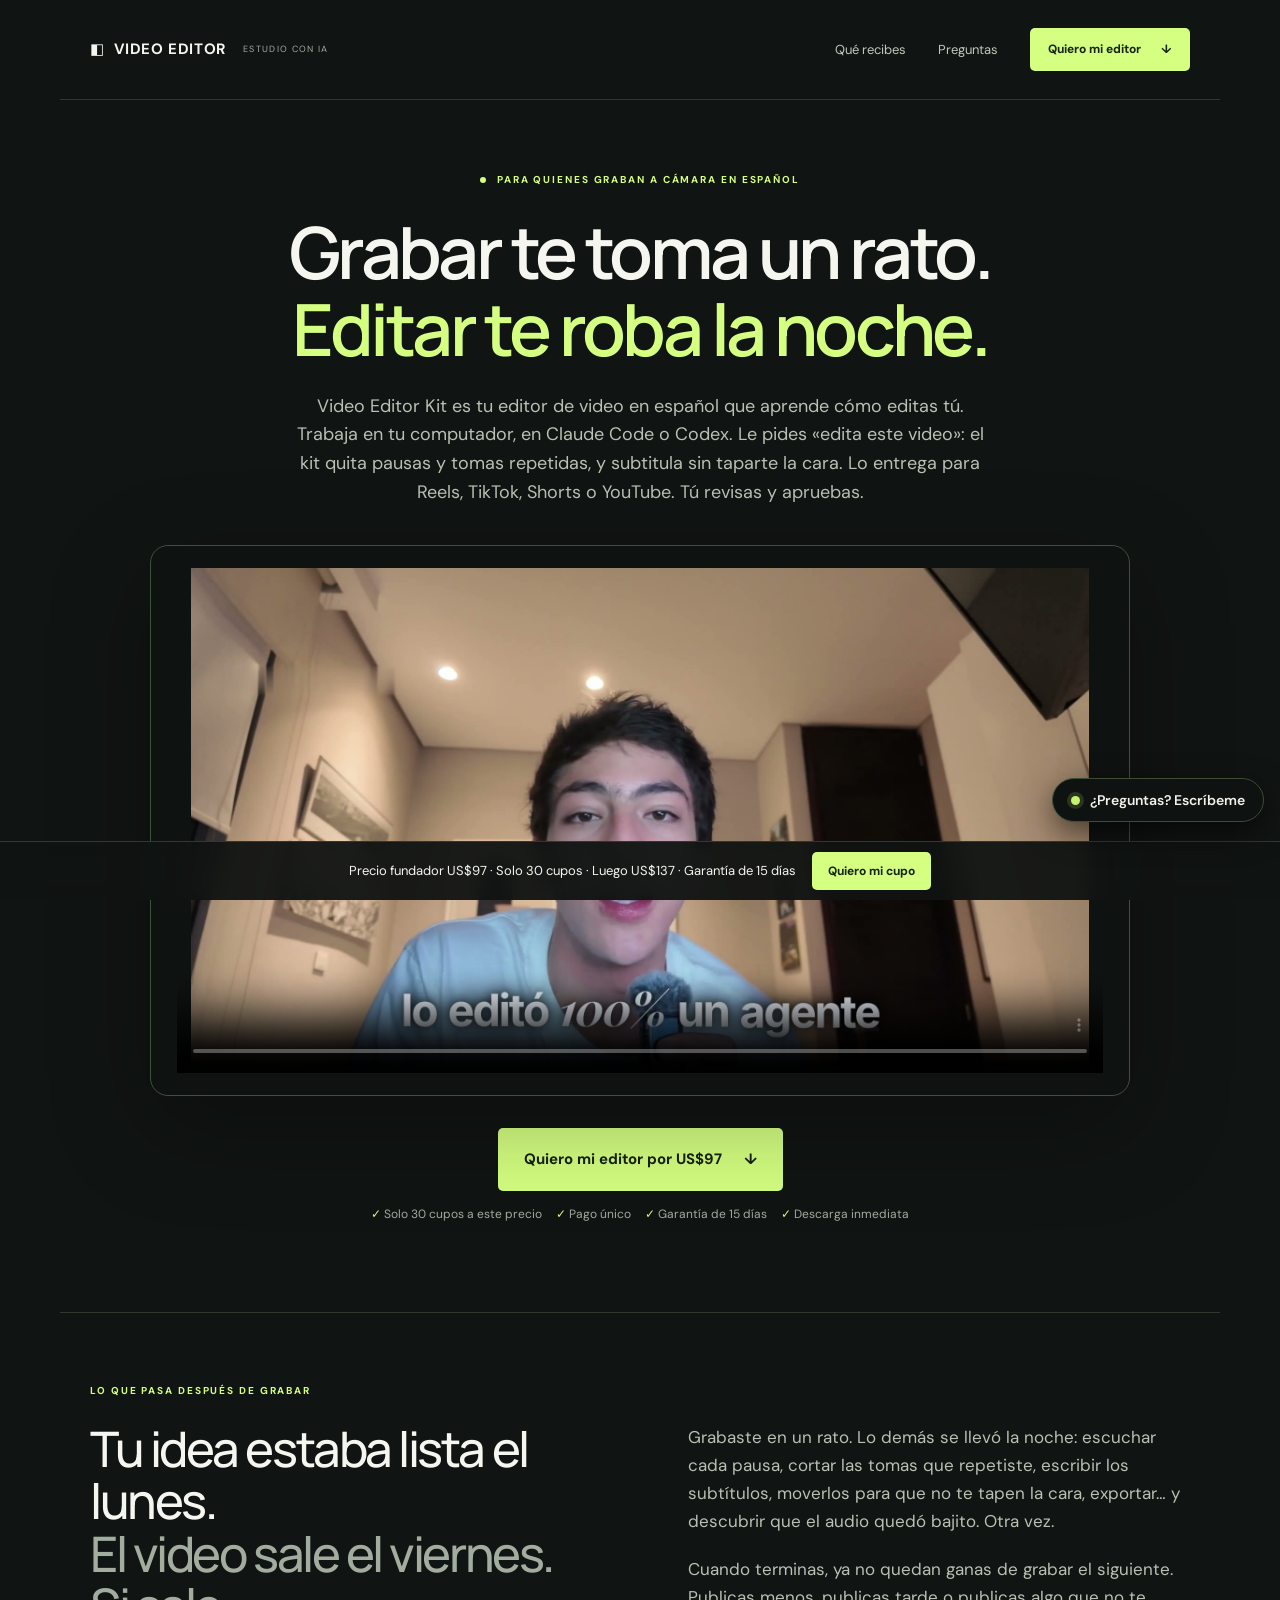
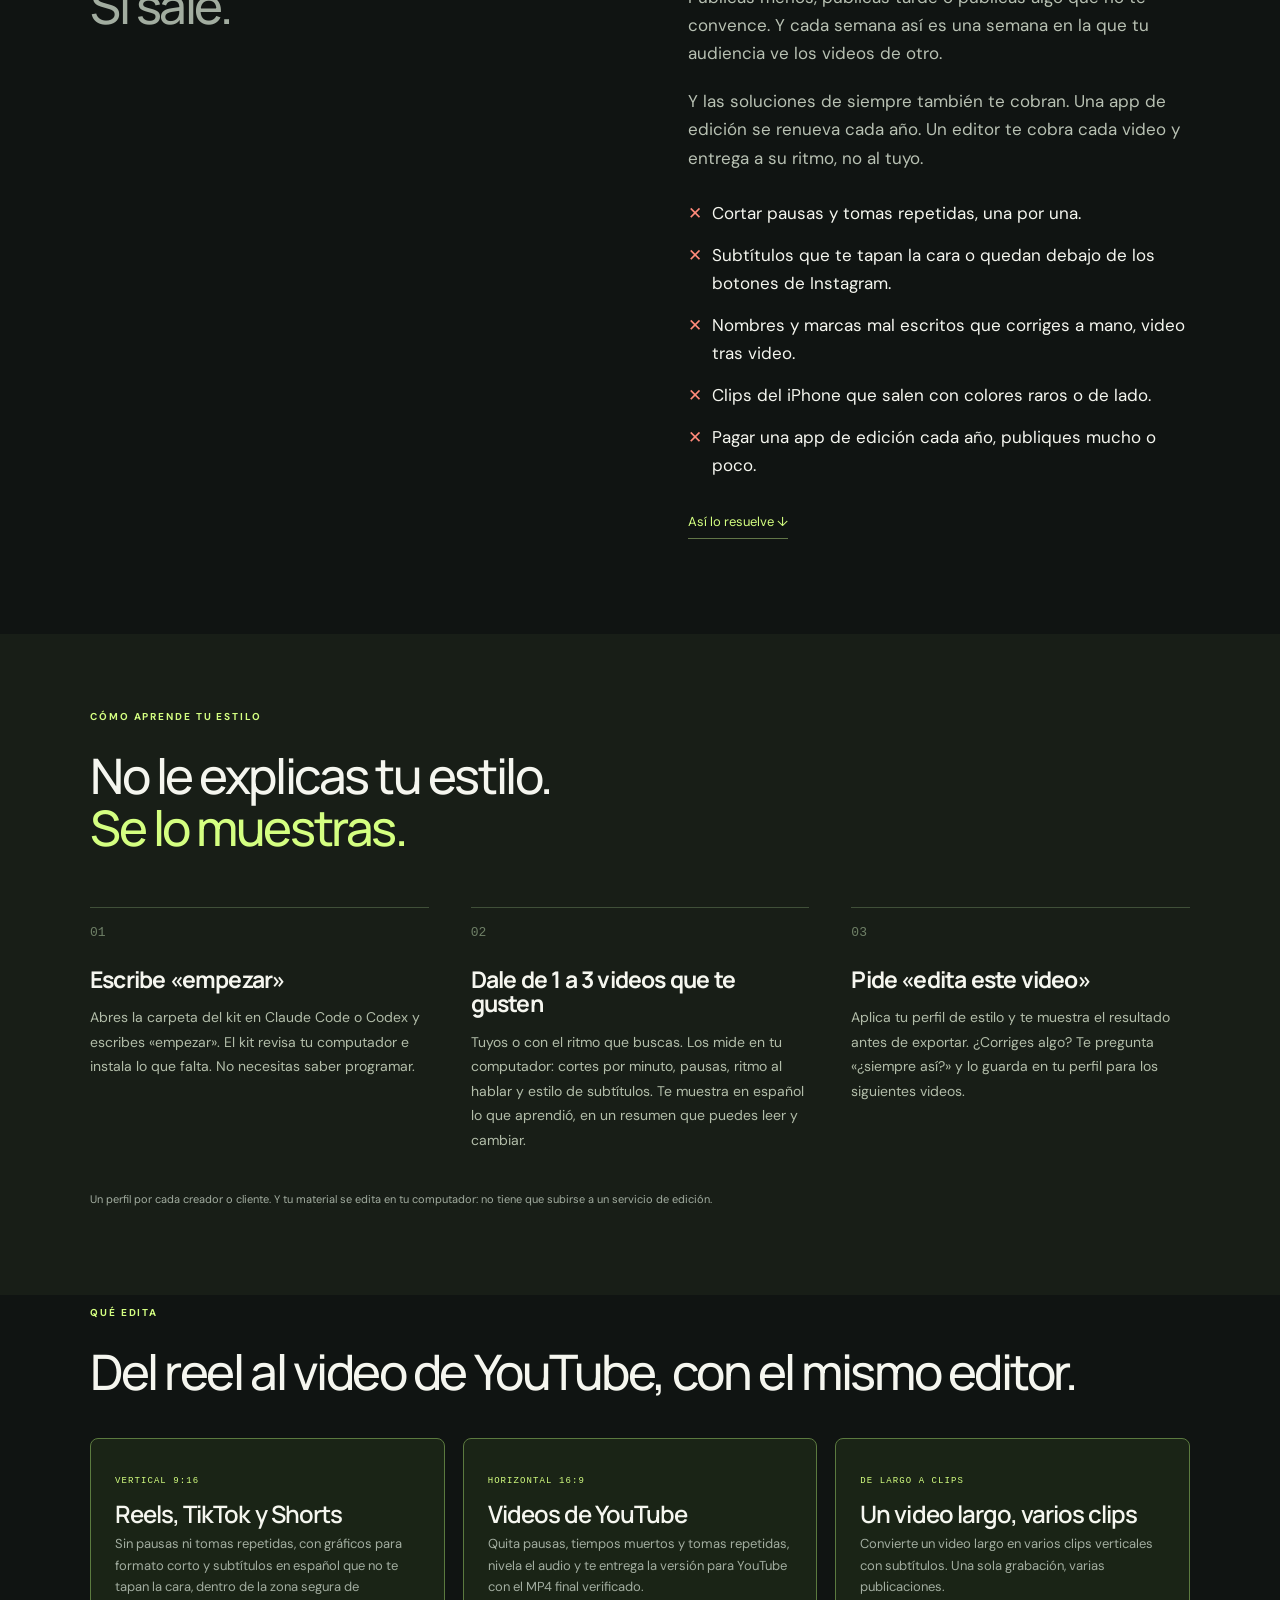
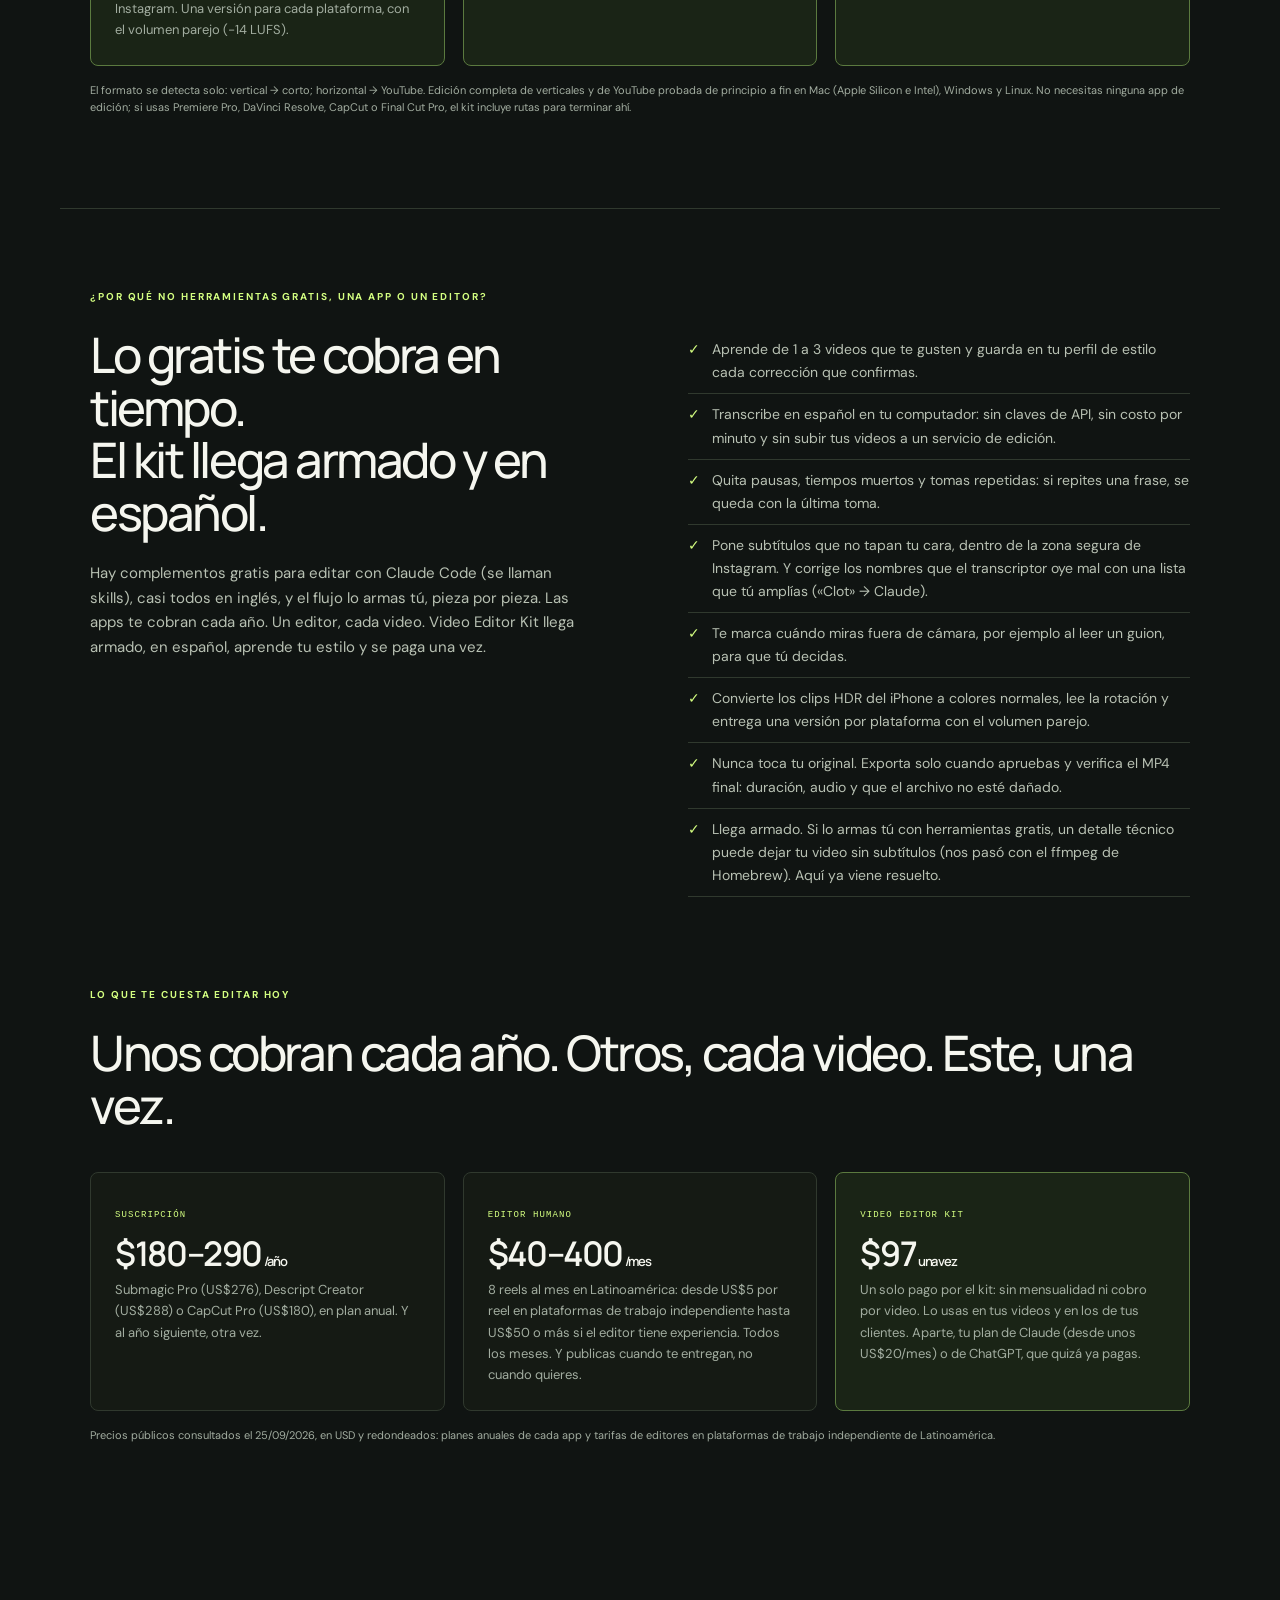
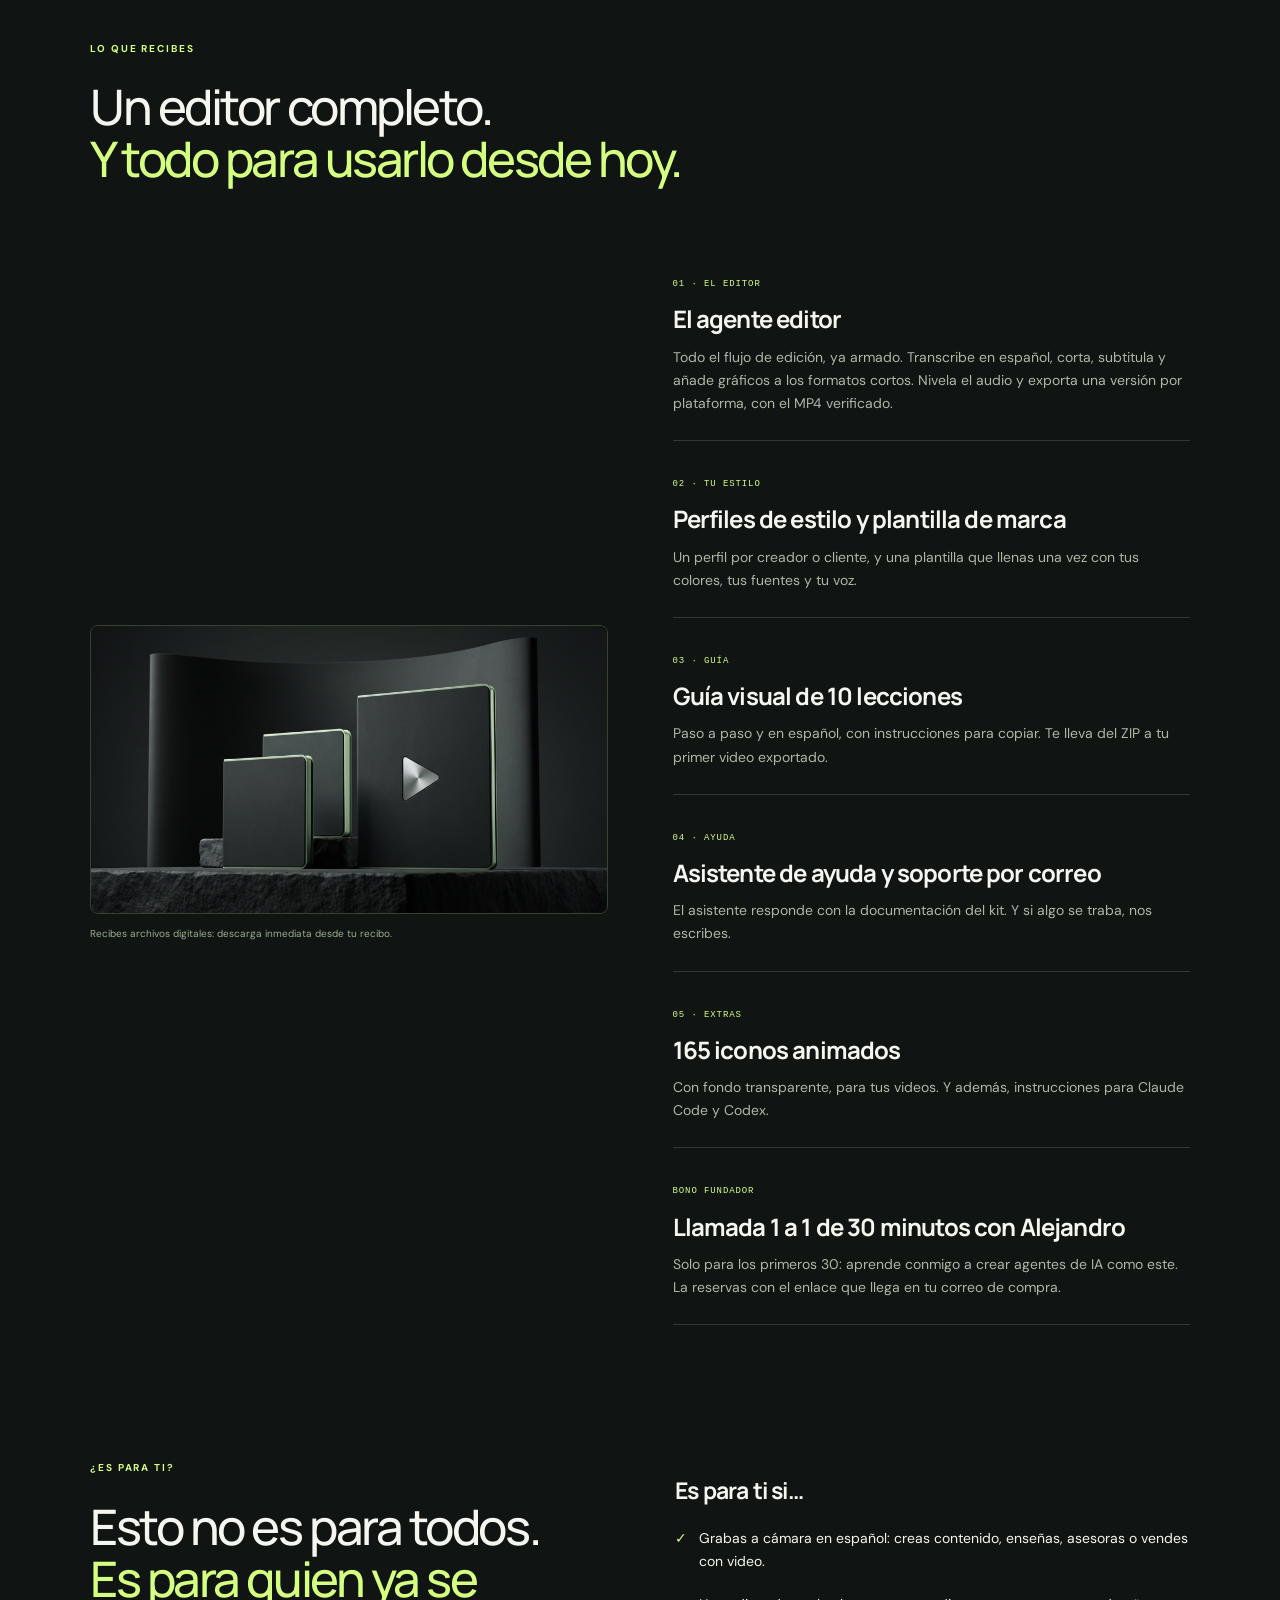
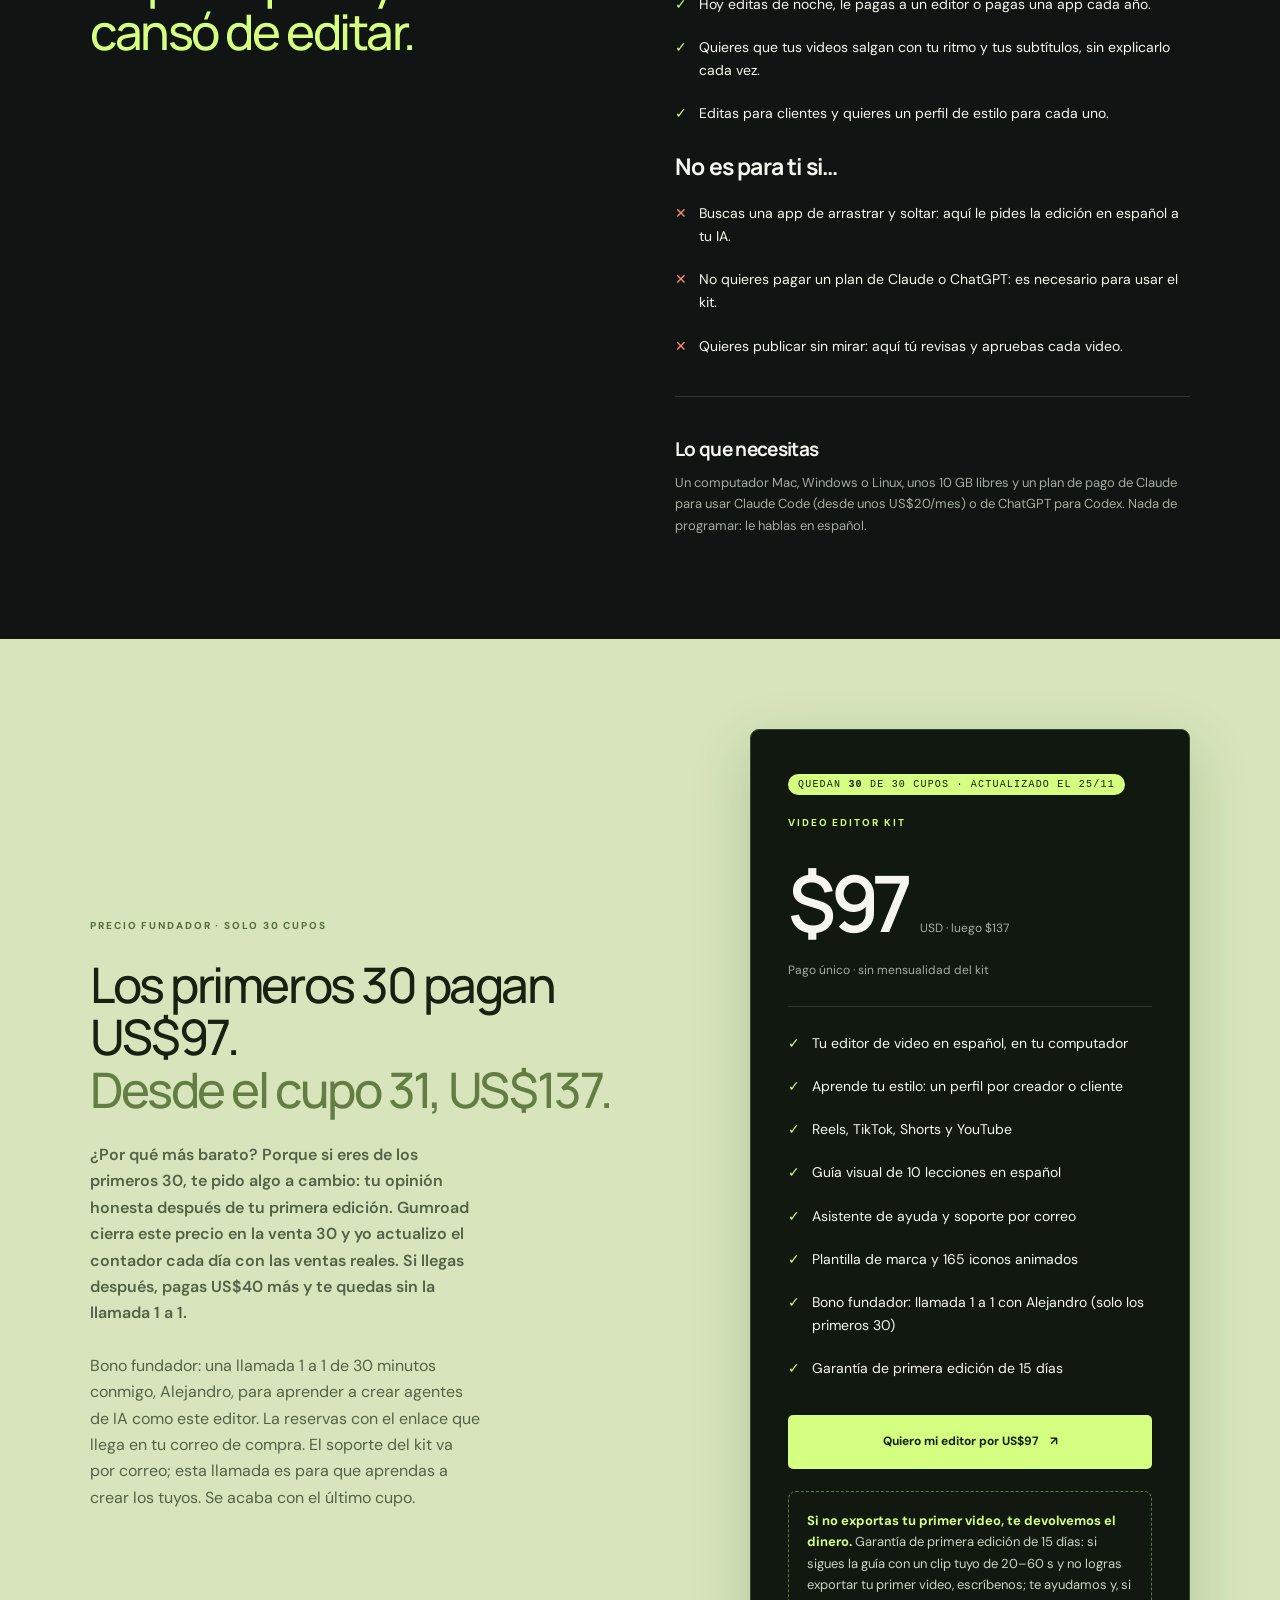
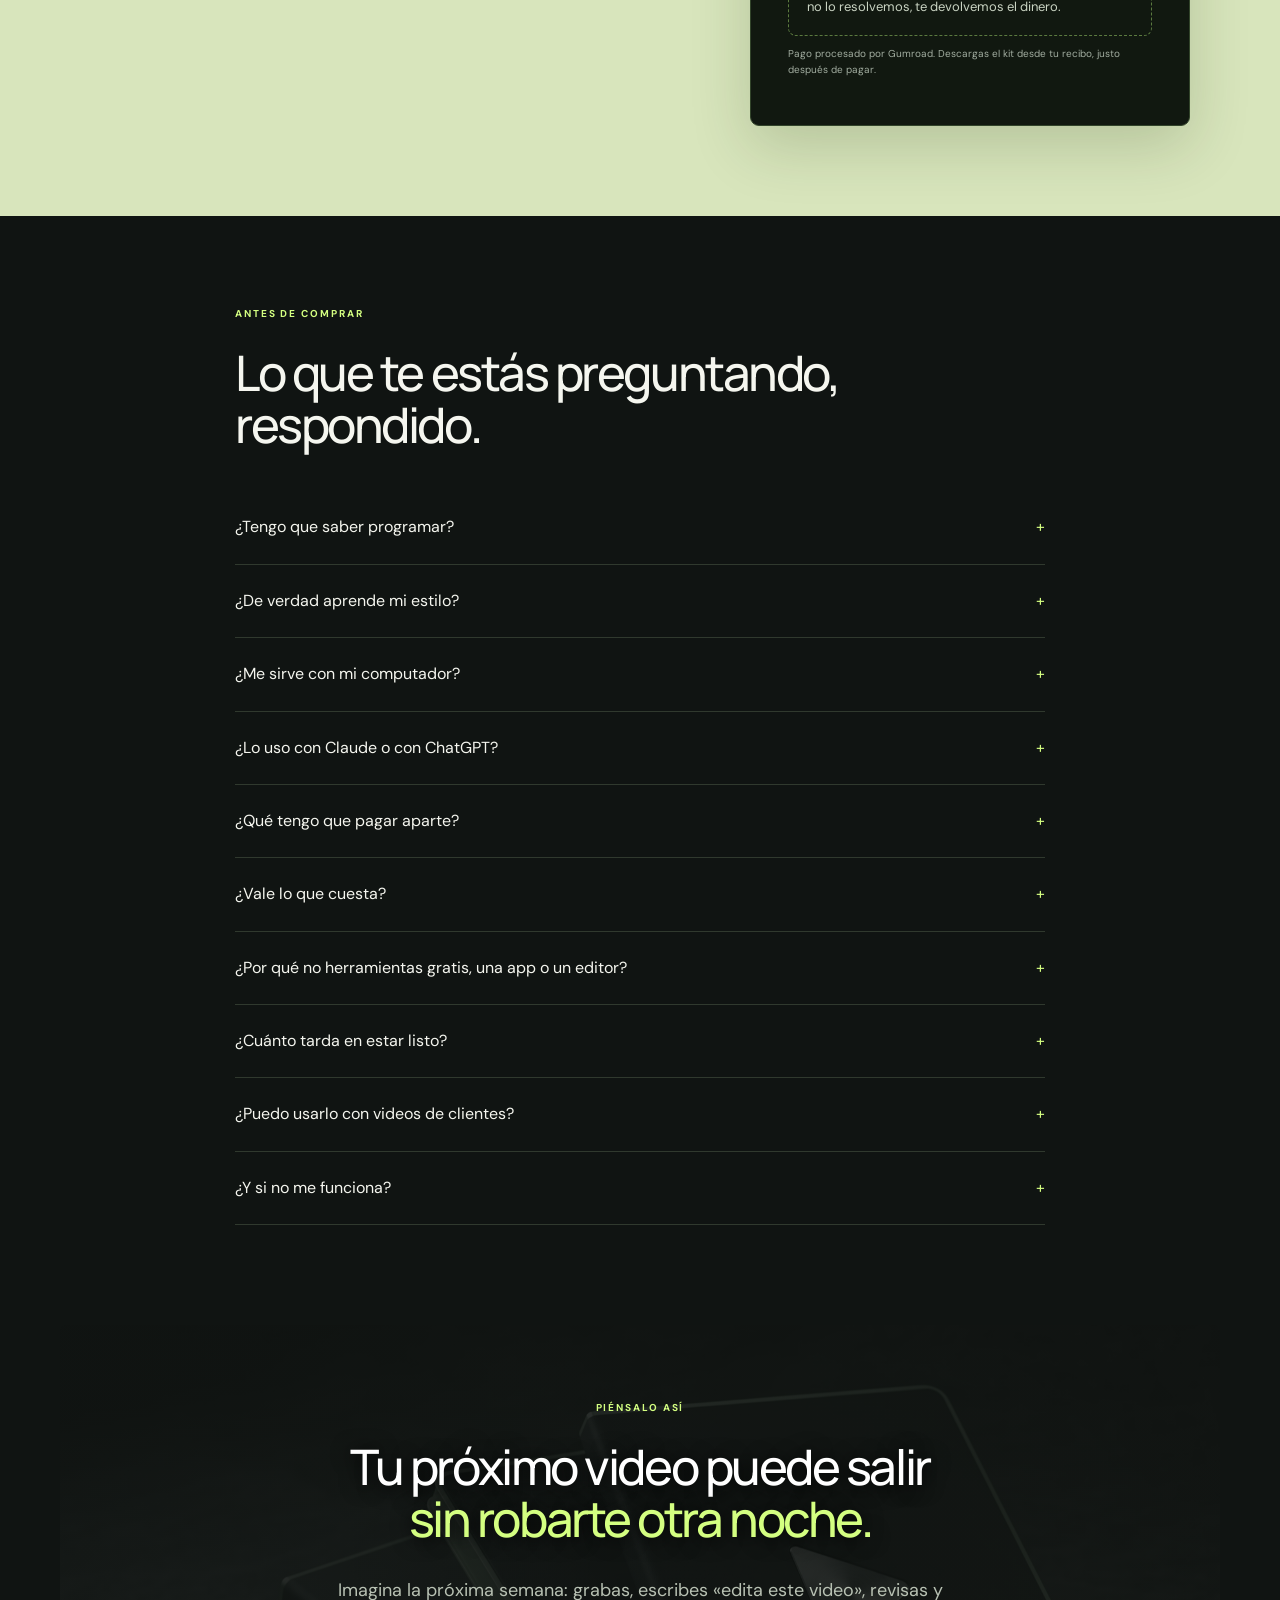
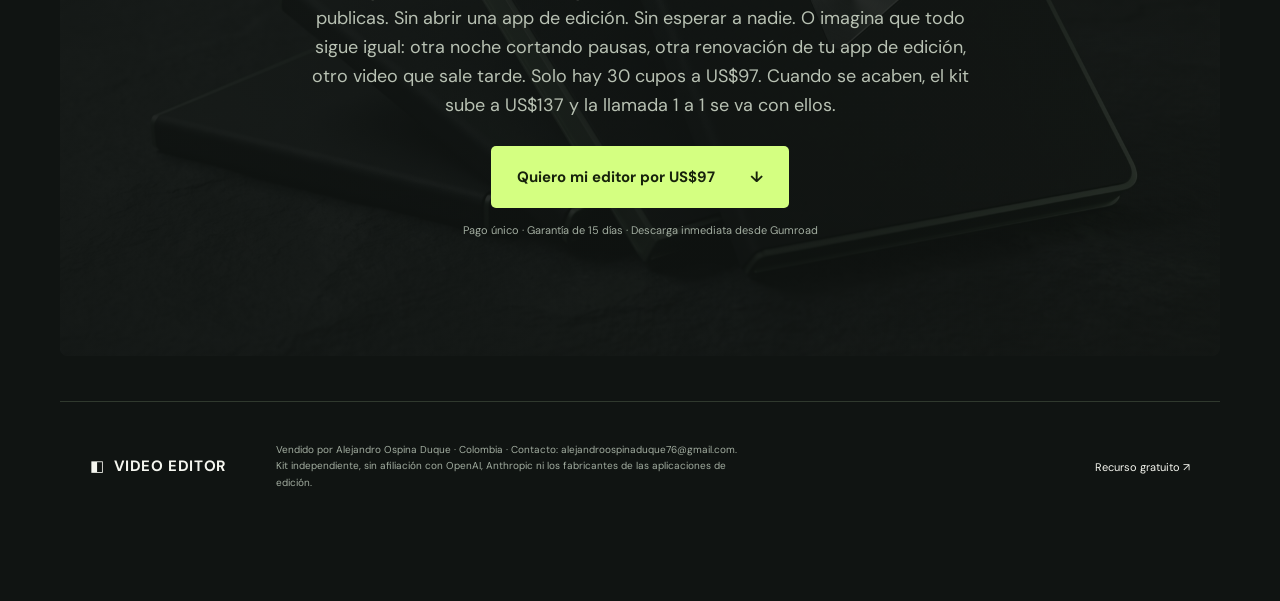
==== commit dbc4ad3f: "Update founder slot counter (daily, from Gumroad)" ====
--- a/index.html
+++ b/index.html
@@ -27,4 +27,4 @@
 @media (max-width:640px){.sticky-buy{font-size:12px;gap:10px;justify-content:space-between}.sticky-buy span{flex:1}body.has-sticky .vek-chat{bottom:74px}}
 </style></head><body class="has-sticky">
 <header class="nav wrap"><a class="brand" href="#">◧ <b>VIDEO EDITOR</b><span>ESTUDIO CON IA</span></a><a class="nav-link" href="#incluye">Qué recibes</a><a class="nav-link" href="#preguntas">Preguntas</a><a class="button small" href="#oferta">Quiero mi editor <span>↓</span></a></header>
-<main><section class="hero wrap"><p class="eyebrow"><i></i> PARA QUIENES GRABAN A CÁMARA EN ESPAÑOL</p><h1>Grabar te toma un rato.<br><em>Editar te roba la noche.</em></h1><p class="lead">Video Editor Kit es tu editor de video en español que aprende cómo editas tú. Trabaja en tu computador, en Claude Code o Codex. Le pides «edita este video»: el kit quita pausas y tomas repetidas, y subtitula sin taparte la cara. Lo entrega para Reels, TikTok, Shorts o YouTube. Tú revisas y apruebas.</p><video class="vsl" controls playsinline preload="metadata" poster="assets/vsl-poster.jpg" src="assets/vsl.mp4" style="width:100%;height:auto;border-radius:18px;background:#0E1210"></video><div class="hero-cta"><a class="button" href="#oferta">Quiero mi editor por US$97 <span>↓</span></a><p class="micro"><span>Solo 30 cupos a este precio</span><span>Pago único</span><span>Garantía de 15 días</span><span>Descarga inmediata</span></p></div></section><section class="tension wrap"><p class="eyebrow">LO QUE PASA DESPUÉS DE GRABAR</p><div class="split"><h2>Tu idea estaba lista el lunes.<br><span class="muted">El video sale el viernes. Si sale.</span></h2><div><p>Grabaste en un rato. Lo demás se llevó la noche: escuchar cada pausa, cortar las tomas que repetiste, escribir los subtítulos, moverlos para que no te tapen la cara, exportar… y descubrir que el audio quedó bajito. Otra vez.</p><p>Cuando terminas, ya no quedan ganas de grabar el siguiente. Publicas menos, publicas tarde o publicas algo que no te convence. Y cada semana así es una semana en la que tu audiencia ve los videos de otro.</p><p>Y las soluciones de siempre también te cobran. Una app de edición se renueva cada año. Un editor te cobra cada video y entrega a su ritmo, no al tuyo.</p><ul class="pains"><li>Cortar pausas y tomas repetidas, una por una.</li><li>Subtítulos que te tapan la cara o quedan debajo de los botones de Instagram.</li><li>Nombres y marcas mal escritos que corriges a mano, video tras video.</li><li>Clips del iPhone que salen con colores raros o de lado.</li><li>Pagar una app de edición cada año, publiques mucho o poco.</li></ul><a class="text-link" href="#estilo">Así lo resuelve <span>↓</span></a></div></div></section><section class="method" id="estilo"><div class="wrap"><p class="eyebrow">CÓMO APRENDE TU ESTILO</p><h2>No le explicas tu estilo.<br><em>Se lo muestras.</em></h2><div class="steps"><article><span class="num">01</span><h3>Escribe «empezar»</h3><p>Abres la carpeta del kit en Claude Code o Codex y escribes «empezar». El kit revisa tu computador e instala lo que falta. No necesitas saber programar.</p></article><article><span class="num">02</span><h3>Dale de 1 a 3 videos que te gusten</h3><p>Tuyos o con el ritmo que buscas. Los mide en tu computador: cortes por minuto, pausas, ritmo al hablar y estilo de subtítulos. Te muestra en español lo que aprendió, en un resumen que puedes leer y cambiar.</p></article><article><span class="num">03</span><h3>Pide «edita este video»</h3><p>Aplica tu perfil de estilo y te muestra el resultado antes de exportar. ¿Corriges algo? Te pregunta «¿siempre así?» y lo guarda en tu perfil para los siguientes videos.</p></article></div><p class="fine">Un perfil por cada creador o cliente. Y tu material se edita en tu computador: no tiene que subirse a un servicio de edición.</p></div></section><section class="cost wrap" id="formatos"><p class="eyebrow">QUÉ EDITA</p><h2>Del reel al video de YouTube, con el mismo editor.</h2><div class="cost-grid"><article class="us"><span>VERTICAL 9:16</span><b style="font-size:24px">Reels, TikTok y Shorts</b><p>Sin pausas ni tomas repetidas, con gráficos para formato corto y subtítulos en español que no te tapan la cara, dentro de la zona segura de Instagram. Una versión para cada plataforma, con el volumen parejo (−14 LUFS).</p></article><article class="us"><span>HORIZONTAL 16:9</span><b style="font-size:24px">Videos de YouTube</b><p>Quita pausas, tiempos muertos y tomas repetidas, nivela el audio y te entrega la versión para YouTube con el MP4 final verificado.</p></article><article class="us"><span>DE LARGO A CLIPS</span><b style="font-size:24px">Un video largo, varios clips</b><p>Convierte un video largo en varios clips verticales con subtítulos. Una sola grabación, varias publicaciones.</p></article></div><p class="fine" style="margin-top:16px">El formato se detecta solo: vertical → corto; horizontal → YouTube. Edición completa de verticales y de YouTube probada de principio a fin en Mac (Apple Silicon e Intel), Windows y Linux. No necesitas ninguna app de edición; si usas Premiere Pro, DaVinci Resolve, CapCut o Final Cut Pro, el kit incluye rutas para terminar ahí.</p></section><section class="why wrap" id="por-que"><p class="eyebrow">¿POR QUÉ NO HERRAMIENTAS GRATIS, UNA APP O UN EDITOR?</p><div class="split"><div><h2>Lo gratis te cobra en tiempo.<br>El kit llega armado y en español.</h2><p class="muted" style="margin-top:22px">Hay complementos gratis para editar con Claude Code (se llaman skills), casi todos en inglés, y el flujo lo armas tú, pieza por pieza. Las apps te cobran cada año. Un editor, cada video. Video Editor Kit llega armado, en español, aprende tu estilo y se paga una vez.</p></div><ul><li>Aprende de 1 a 3 videos que te gusten y guarda en tu perfil de estilo cada corrección que confirmas.</li><li>Transcribe en español en tu computador: sin claves de API, sin costo por minuto y sin subir tus videos a un servicio de edición.</li><li>Quita pausas, tiempos muertos y tomas repetidas: si repites una frase, se queda con la última toma.</li><li>Pone subtítulos que no tapan tu cara, dentro de la zona segura de Instagram. Y corrige los nombres que el transcriptor oye mal con una lista que tú amplías («Clot» → Claude).</li><li>Te marca cuándo miras fuera de cámara, por ejemplo al leer un guion, para que tú decidas.</li><li>Convierte los clips HDR del iPhone a colores normales, lee la rotación y entrega una versión por plataforma con el volumen parejo.</li><li>Nunca toca tu original. Exporta solo cuando apruebas y verifica el MP4 final: duración, audio y que el archivo no esté dañado.</li><li>Llega armado. Si lo armas tú con herramientas gratis, un detalle técnico puede dejar tu video sin subtítulos (nos pasó con el ffmpeg de Homebrew). Aquí ya viene resuelto.</li></ul></div></section><section class="cost wrap"><p class="eyebrow">LO QUE TE CUESTA EDITAR HOY</p><h2>Unos cobran cada año. Otros, cada video. Este, una vez.</h2><div class="cost-grid"><article><span>SUSCRIPCIÓN</span><b>$180–290<small style="font-size:13px">&nbsp;/año</small></b><p>Submagic Pro (US$276), Descript Creator (US$288) o CapCut Pro (US$180), en plan anual. Y al año siguiente, otra vez.</p></article><article><span>EDITOR HUMANO</span><b>$40–400<small style="font-size:13px">&nbsp;/mes</small></b><p>8 reels al mes en Latinoamérica: desde US$5 por reel en plataformas de trabajo independiente hasta US$50 o más si el editor tiene experiencia. Todos los meses. Y publicas cuando te entregan, no cuando quieres.</p></article><article class="us"><span>VIDEO EDITOR KIT</span><b>$97<small style="font-size:13px">&nbsp;una vez</small></b><p>Un solo pago por el kit: sin mensualidad ni cobro por video. Lo usas en tus videos y en los de tus clientes. Aparte, tu plan de Claude (desde unos US$20/mes) o de ChatGPT, que quizá ya pagas.</p></article></div><p class="fine" style="margin-top:16px">Precios públicos consultados el 25/09/2026, en USD y redondeados: planes anuales de cada app y tarifas de editores en plataformas de trabajo independiente de Latinoamérica.</p></section><section class="included wrap" id="incluye"><p class="eyebrow">LO QUE RECIBES</p><h2>Un editor completo.<br><em>Y todo para usarlo desde hoy.</em></h2><div class="deliverable"><figure class="product-visual"><img src="assets/higgsfield-kit.jpg" alt="Las piezas de Video Editor Kit" width="1800" height="1005" loading="lazy"><figcaption>Recibes archivos digitales: descarga inmediata desde tu recibo.</figcaption></figure><div class="stack"><article><span>01 · EL EDITOR</span><h3>El agente editor</h3><p>Todo el flujo de edición, ya armado. Transcribe en español, corta, subtitula y añade gráficos a los formatos cortos. Nivela el audio y exporta una versión por plataforma, con el MP4 verificado.</p></article><article><span>02 · TU ESTILO</span><h3>Perfiles de estilo y plantilla de marca</h3><p>Un perfil por creador o cliente, y una plantilla que llenas una vez con tus colores, tus fuentes y tu voz.</p></article><article><span>03 · GUÍA</span><h3>Guía visual de 10 lecciones</h3><p>Paso a paso y en español, con instrucciones para copiar. Te lleva del ZIP a tu primer video exportado.</p></article><article><span>04 · AYUDA</span><h3>Asistente de ayuda y soporte por correo</h3><p>El asistente responde con la documentación del kit. Y si algo se traba, nos escribes.</p></article><article><span>05 · EXTRAS</span><h3>165 iconos animados</h3><p>Con fondo transparente, para tus videos. Y además, instrucciones para Claude Code y Codex.</p></article><article><span>BONO FUNDADOR</span><h3>Llamada 1 a 1 de 30 minutos con Alejandro</h3><p>Solo para los primeros 30: aprende conmigo a crear agentes de IA como este. La reservas con el enlace que llega en tu correo de compra.</p></article></div></div></section><section class="fit wrap"><div><p class="eyebrow">¿ES PARA TI?</p><h2>Esto no es para todos.<br><em>Es para quien ya se cansó de editar.</em></h2></div><div><h3>Es para ti si…</h3><ul class="checks"><li>Grabas a cámara en español: creas contenido, enseñas, asesoras o vendes con video.</li><li>Hoy editas de noche, le pagas a un editor o pagas una app cada año.</li><li>Quieres que tus videos salgan con tu ritmo y tus subtítulos, sin explicarlo cada vez.</li><li>Editas para clientes y quieres un perfil de estilo para cada uno.</li></ul><h3>No es para ti si…</h3><ul class="checks no"><li>Buscas una app de arrastrar y soltar: aquí le pides la edición en español a tu IA.</li><li>No quieres pagar un plan de Claude o ChatGPT: es necesario para usar el kit.</li><li>Quieres publicar sin mirar: aquí tú revisas y apruebas cada video.</li></ul><div class="requirements"><h3>Lo que necesitas</h3><p>Un computador Mac, Windows o Linux, unos 10 GB libres y un plan de pago de Claude para usar Claude Code (desde unos US$20/mes) o de ChatGPT para Codex. Nada de programar: le hablas en español.</p></div></div></section><section class="offer-section" id="oferta"><div class="wrap offer-grid"><div><p class="eyebrow">PRECIO FUNDADOR · SOLO 30 CUPOS</p><h2>Los primeros 30 pagan US$97.<br><em>Desde el cupo 31, US$137.</em></h2><p class="offer-copy urgent">¿Por qué más barato? Porque si eres de los primeros 30, te pido algo a cambio: tu opinión honesta después de tu primera edición. Gumroad cierra este precio en la venta 30 y yo actualizo el contador cada día con las ventas reales. Si llegas después, pagas US$40 más y te quedas sin la llamada 1 a 1.</p><p class="offer-copy bono">Bono fundador: una llamada 1 a 1 de 30 minutos conmigo, Alejandro, para aprender a crear agentes de IA como este editor. La reservas con el enlace que llega en tu correo de compra. El soporte del kit va por correo; esta llamada es para que aprendas a crear los tuyos. Se acaba con el último cupo.</p></div><div class="price-card"><span class="founder">QUEDAN <b data-cupos>30</b> DE 30 CUPOS · ACTUALIZADO EL <span data-cupos-fecha>24/11</span></span><span class="eyebrow" style="display:block;margin-top:14px">VIDEO EDITOR KIT</span><div class="price">$97<span>USD · luego $137</span></div><p>Pago único · sin mensualidad del kit</p><ul class="checks"><li>Tu editor de video en español, en tu computador</li><li>Aprende tu estilo: un perfil por creador o cliente</li><li>Reels, TikTok, Shorts y YouTube</li><li>Guía visual de 10 lecciones en español</li><li>Asistente de ayuda y soporte por correo</li><li>Plantilla de marca y 165 iconos animados</li><li>Bono fundador: llamada 1 a 1 con Alejandro (solo los primeros 30)</li><li>Garantía de primera edición de 15 días</li></ul><a class="button full" href="https://gumroad.com/checkout?product=bkxlfg&amp;quantity=1">Quiero mi editor por US$97 <span>↗</span></a><div class="guarantee"><b>Si no exportas tu primer video, te devolvemos el dinero.</b> Garantía de primera edición de 15 días: si sigues la guía con un clip tuyo de 20–60 s y no logras exportar tu primer video, escríbenos; te ayudamos y, si no lo resolvemos, te devolvemos el dinero.</div><p class="fine">Pago procesado por Gumroad. Descargas el kit desde tu recibo, justo después de pagar.</p></div></div></section><section class="faq wrap" id="preguntas"><p class="eyebrow">ANTES DE COMPRAR</p><h2>Lo que te estás preguntando, respondido.</h2><details><summary>¿Tengo que saber programar?</summary><p>No. Abres la carpeta del kit en Claude Code o Codex, escribes «empezar» y desde ahí le hablas en español, como le hablarías a tu editor: «edita este video». El kit revisa tu computador e instala lo que falte, y la guía visual te lleva paso a paso con instrucciones para copiar y pegar.</p></details><details><summary>¿De verdad aprende mi estilo?</summary><p>Sí. No le describes tu estilo: le das de 1 a 3 videos que te gusten y mide sus cortes por minuto, sus pausas, el ritmo al hablar y los subtítulos. Te lo resume en español para que lo leas y lo ajustes. Y cada vez que corriges algo y confirmas «siempre así», lo recuerda.</p></details><details><summary>¿Me sirve con mi computador?</summary><p>La edición completa de videos verticales y de YouTube está probada de principio a fin en Mac (Apple Silicon e Intel), Windows y Linux. Necesitas unos 10 GB libres. Al escribir «empezar», el kit revisa tu equipo e instala lo que falte. ¿Grabas con iPhone? El kit convierte el HDR a colores normales y lee la rotación. Y si no logras exportar tu primer video, te cubre la garantía de primera edición de 15 días.</p></details><details><summary>¿Lo uso con Claude o con ChatGPT?</summary><p>Con Claude, lo usas en Claude Code (plan de pago de Claude, desde unos US$20/mes). Con ChatGPT, en Codex (plan de pago de ChatGPT). No es el chat del navegador: abres la carpeta del kit en tu computador y le pides la edición en español. Codex: adaptación incluida; la prueba completa está en curso.</p></details><details><summary>¿Qué tengo que pagar aparte?</summary><p>Solo tu plan de Claude (desde unos US$20/mes) o de ChatGPT, si no lo tienes ya. La transcripción corre en tu computador con WhisperX: sin claves de API ni cobro por minuto. No necesitas ninguna app de edición; si ya usas Premiere Pro, DaVinci Resolve, CapCut o Final Cut Pro, el kit incluye rutas para terminar ahí.</p></details><details><summary>¿Vale lo que cuesta?</summary><p>Haz la cuenta. Un año de Submagic Pro, Descript Creator o CapCut Pro cuesta entre US$180 y US$290. Un editor en Latinoamérica cobra de US$5 a US$50 o más por reel, todos los meses. El kit se paga una vez y lo usas en todos tus videos, sin cobro por video ni por minuto; solo necesitas tu plan de Claude o ChatGPT, que quizá ya pagas. Y cada corrección que confirmas queda guardada en tu perfil.</p></details><details><summary>¿Por qué no herramientas gratis, una app o un editor?</summary><p>Los complementos gratis (skills) existen, casi todos en inglés, y el flujo lo armas tú: instalar, conectar, probar y arreglar lo que falla. Una app se paga cada año y un editor cobra cada video. El kit llega armado, en español, trabaja en tu computador y aprende cómo editas tú, con un solo pago.</p></details><details><summary>¿Cuánto tarda en estar listo?</summary><p>Lo descargas apenas pagas. Instalarlo son 3 pasos: descargas el ZIP desde tu recibo, lo descomprimes y abres la carpeta video-editor en Claude Code o Codex para escribir «empezar». El kit revisa tu computador e instala lo que falte. La primera edición descarga una sola vez unos 4,3 GB de modelos; las siguientes reutilizan lo descargado.</p></details><details><summary>¿Puedo usarlo con videos de clientes?</summary><p>Sí. Puedes editar material tuyo o de tus clientes y guardar un perfil de estilo para cada uno. Así cada cliente conserva su ritmo y sus subtítulos sin que tengas que explicarlo de nuevo en cada video.</p></details><details><summary>¿Y si no me funciona?</summary><p>Te cubre la garantía de primera edición de 15 días: si sigues la guía con un clip tuyo de 20–60 s y no logras exportar tu primer video, escríbenos; te ayudamos y, si no lo resolvemos, te devolvemos el dinero. Además tienes el asistente de ayuda y soporte por correo.</p></details></section><section class="last wrap"><img class="closing-art" src="assets/higgsfield-detail.jpg" alt="" width="1800" height="1005" loading="lazy"><p class="eyebrow">PIÉNSALO ASÍ</p><h2>Tu próximo video puede salir<br><em>sin robarte otra noche.</em></h2><p class="lead">Imagina la próxima semana: grabas, escribes «edita este video», revisas y publicas. Sin abrir una app de edición. Sin esperar a nadie. O imagina que todo sigue igual: otra noche cortando pausas, otra renovación de tu app de edición, otro video que sale tarde. Solo hay 30 cupos a US$97. Cuando se acaben, el kit sube a US$137 y la llamada 1 a 1 se va con ellos.</p><a class="button" href="#oferta">Quiero mi editor por US$97 <span>↓</span></a><p class="fine">Pago único · Garantía de 15 días · Descarga inmediata desde Gumroad</p></section></main><footer class="wrap"><a class="brand" href="#">◧ <b>VIDEO EDITOR</b></a><p>Vendido por Alejandro Ospina Duque · Colombia · Contacto: alejandroospinaduque76@gmail.com. Kit independiente, sin afiliación con OpenAI, Anthropic ni los fabricantes de las aplicaciones de edición.</p><a href="readiness.html">Recurso gratuito ↗</a></footer><script>(function(){var c='';try{var q=new URLSearchParams(location.search);c=q.get('utm_campaign')||q.get('utm_source')||'';if(c){sessionStorage.setItem('ve_canal',c)}else{c=sessionStorage.getItem('ve_canal')||''}}catch(e){}c=(c||'directo').toLowerCase().replace(/_/g,'-').replace(/[^a-z0-9-]/g,'').slice(0,30)||'directo';document.querySelectorAll('[data-goatcounter-click]').forEach(function(a){a.setAttribute('data-goatcounter-click',a.getAttribute('data-goatcounter-click')+'/'+c);})})();</script><link rel="stylesheet" href="assets/asistente.css"><script>window.VEK_LINK_COMPRA="https://gumroad.com/checkout?product=bkxlfg&quantity=1";window.VEK_CORREO="alejandroospinaduque76@gmail.com";window.VEK_CHAT_ENDPOINT=null;</script><script src="assets/asistente.js" defer></script><div class="sticky-buy"><span>Precio fundador US$97 · Solo 30 cupos · Luego US$137 · Garantía de 15 días</span><a class="button small" href="#oferta">Quiero mi cupo</a></div></body></html>+<main><section class="hero wrap"><p class="eyebrow"><i></i> PARA QUIENES GRABAN A CÁMARA EN ESPAÑOL</p><h1>Grabar te toma un rato.<br><em>Editar te roba la noche.</em></h1><p class="lead">Video Editor Kit es tu editor de video en español que aprende cómo editas tú. Trabaja en tu computador, en Claude Code o Codex. Le pides «edita este video»: el kit quita pausas y tomas repetidas, y subtitula sin taparte la cara. Lo entrega para Reels, TikTok, Shorts o YouTube. Tú revisas y apruebas.</p><video class="vsl" controls playsinline preload="metadata" poster="assets/vsl-poster.jpg" src="assets/vsl.mp4" style="width:100%;height:auto;border-radius:18px;background:#0E1210"></video><div class="hero-cta"><a class="button" href="#oferta">Quiero mi editor por US$97 <span>↓</span></a><p class="micro"><span>Solo 30 cupos a este precio</span><span>Pago único</span><span>Garantía de 15 días</span><span>Descarga inmediata</span></p></div></section><section class="tension wrap"><p class="eyebrow">LO QUE PASA DESPUÉS DE GRABAR</p><div class="split"><h2>Tu idea estaba lista el lunes.<br><span class="muted">El video sale el viernes. Si sale.</span></h2><div><p>Grabaste en un rato. Lo demás se llevó la noche: escuchar cada pausa, cortar las tomas que repetiste, escribir los subtítulos, moverlos para que no te tapen la cara, exportar… y descubrir que el audio quedó bajito. Otra vez.</p><p>Cuando terminas, ya no quedan ganas de grabar el siguiente. Publicas menos, publicas tarde o publicas algo que no te convence. Y cada semana así es una semana en la que tu audiencia ve los videos de otro.</p><p>Y las soluciones de siempre también te cobran. Una app de edición se renueva cada año. Un editor te cobra cada video y entrega a su ritmo, no al tuyo.</p><ul class="pains"><li>Cortar pausas y tomas repetidas, una por una.</li><li>Subtítulos que te tapan la cara o quedan debajo de los botones de Instagram.</li><li>Nombres y marcas mal escritos que corriges a mano, video tras video.</li><li>Clips del iPhone que salen con colores raros o de lado.</li><li>Pagar una app de edición cada año, publiques mucho o poco.</li></ul><a class="text-link" href="#estilo">Así lo resuelve <span>↓</span></a></div></div></section><section class="method" id="estilo"><div class="wrap"><p class="eyebrow">CÓMO APRENDE TU ESTILO</p><h2>No le explicas tu estilo.<br><em>Se lo muestras.</em></h2><div class="steps"><article><span class="num">01</span><h3>Escribe «empezar»</h3><p>Abres la carpeta del kit en Claude Code o Codex y escribes «empezar». El kit revisa tu computador e instala lo que falta. No necesitas saber programar.</p></article><article><span class="num">02</span><h3>Dale de 1 a 3 videos que te gusten</h3><p>Tuyos o con el ritmo que buscas. Los mide en tu computador: cortes por minuto, pausas, ritmo al hablar y estilo de subtítulos. Te muestra en español lo que aprendió, en un resumen que puedes leer y cambiar.</p></article><article><span class="num">03</span><h3>Pide «edita este video»</h3><p>Aplica tu perfil de estilo y te muestra el resultado antes de exportar. ¿Corriges algo? Te pregunta «¿siempre así?» y lo guarda en tu perfil para los siguientes videos.</p></article></div><p class="fine">Un perfil por cada creador o cliente. Y tu material se edita en tu computador: no tiene que subirse a un servicio de edición.</p></div></section><section class="cost wrap" id="formatos"><p class="eyebrow">QUÉ EDITA</p><h2>Del reel al video de YouTube, con el mismo editor.</h2><div class="cost-grid"><article class="us"><span>VERTICAL 9:16</span><b style="font-size:24px">Reels, TikTok y Shorts</b><p>Sin pausas ni tomas repetidas, con gráficos para formato corto y subtítulos en español que no te tapan la cara, dentro de la zona segura de Instagram. Una versión para cada plataforma, con el volumen parejo (−14 LUFS).</p></article><article class="us"><span>HORIZONTAL 16:9</span><b style="font-size:24px">Videos de YouTube</b><p>Quita pausas, tiempos muertos y tomas repetidas, nivela el audio y te entrega la versión para YouTube con el MP4 final verificado.</p></article><article class="us"><span>DE LARGO A CLIPS</span><b style="font-size:24px">Un video largo, varios clips</b><p>Convierte un video largo en varios clips verticales con subtítulos. Una sola grabación, varias publicaciones.</p></article></div><p class="fine" style="margin-top:16px">El formato se detecta solo: vertical → corto; horizontal → YouTube. Edición completa de verticales y de YouTube probada de principio a fin en Mac (Apple Silicon e Intel), Windows y Linux. No necesitas ninguna app de edición; si usas Premiere Pro, DaVinci Resolve, CapCut o Final Cut Pro, el kit incluye rutas para terminar ahí.</p></section><section class="why wrap" id="por-que"><p class="eyebrow">¿POR QUÉ NO HERRAMIENTAS GRATIS, UNA APP O UN EDITOR?</p><div class="split"><div><h2>Lo gratis te cobra en tiempo.<br>El kit llega armado y en español.</h2><p class="muted" style="margin-top:22px">Hay complementos gratis para editar con Claude Code (se llaman skills), casi todos en inglés, y el flujo lo armas tú, pieza por pieza. Las apps te cobran cada año. Un editor, cada video. Video Editor Kit llega armado, en español, aprende tu estilo y se paga una vez.</p></div><ul><li>Aprende de 1 a 3 videos que te gusten y guarda en tu perfil de estilo cada corrección que confirmas.</li><li>Transcribe en español en tu computador: sin claves de API, sin costo por minuto y sin subir tus videos a un servicio de edición.</li><li>Quita pausas, tiempos muertos y tomas repetidas: si repites una frase, se queda con la última toma.</li><li>Pone subtítulos que no tapan tu cara, dentro de la zona segura de Instagram. Y corrige los nombres que el transcriptor oye mal con una lista que tú amplías («Clot» → Claude).</li><li>Te marca cuándo miras fuera de cámara, por ejemplo al leer un guion, para que tú decidas.</li><li>Convierte los clips HDR del iPhone a colores normales, lee la rotación y entrega una versión por plataforma con el volumen parejo.</li><li>Nunca toca tu original. Exporta solo cuando apruebas y verifica el MP4 final: duración, audio y que el archivo no esté dañado.</li><li>Llega armado. Si lo armas tú con herramientas gratis, un detalle técnico puede dejar tu video sin subtítulos (nos pasó con el ffmpeg de Homebrew). Aquí ya viene resuelto.</li></ul></div></section><section class="cost wrap"><p class="eyebrow">LO QUE TE CUESTA EDITAR HOY</p><h2>Unos cobran cada año. Otros, cada video. Este, una vez.</h2><div class="cost-grid"><article><span>SUSCRIPCIÓN</span><b>$180–290<small style="font-size:13px">&nbsp;/año</small></b><p>Submagic Pro (US$276), Descript Creator (US$288) o CapCut Pro (US$180), en plan anual. Y al año siguiente, otra vez.</p></article><article><span>EDITOR HUMANO</span><b>$40–400<small style="font-size:13px">&nbsp;/mes</small></b><p>8 reels al mes en Latinoamérica: desde US$5 por reel en plataformas de trabajo independiente hasta US$50 o más si el editor tiene experiencia. Todos los meses. Y publicas cuando te entregan, no cuando quieres.</p></article><article class="us"><span>VIDEO EDITOR KIT</span><b>$97<small style="font-size:13px">&nbsp;una vez</small></b><p>Un solo pago por el kit: sin mensualidad ni cobro por video. Lo usas en tus videos y en los de tus clientes. Aparte, tu plan de Claude (desde unos US$20/mes) o de ChatGPT, que quizá ya pagas.</p></article></div><p class="fine" style="margin-top:16px">Precios públicos consultados el 25/09/2026, en USD y redondeados: planes anuales de cada app y tarifas de editores en plataformas de trabajo independiente de Latinoamérica.</p></section><section class="included wrap" id="incluye"><p class="eyebrow">LO QUE RECIBES</p><h2>Un editor completo.<br><em>Y todo para usarlo desde hoy.</em></h2><div class="deliverable"><figure class="product-visual"><img src="assets/higgsfield-kit.jpg" alt="Las piezas de Video Editor Kit" width="1800" height="1005" loading="lazy"><figcaption>Recibes archivos digitales: descarga inmediata desde tu recibo.</figcaption></figure><div class="stack"><article><span>01 · EL EDITOR</span><h3>El agente editor</h3><p>Todo el flujo de edición, ya armado. Transcribe en español, corta, subtitula y añade gráficos a los formatos cortos. Nivela el audio y exporta una versión por plataforma, con el MP4 verificado.</p></article><article><span>02 · TU ESTILO</span><h3>Perfiles de estilo y plantilla de marca</h3><p>Un perfil por creador o cliente, y una plantilla que llenas una vez con tus colores, tus fuentes y tu voz.</p></article><article><span>03 · GUÍA</span><h3>Guía visual de 10 lecciones</h3><p>Paso a paso y en español, con instrucciones para copiar. Te lleva del ZIP a tu primer video exportado.</p></article><article><span>04 · AYUDA</span><h3>Asistente de ayuda y soporte por correo</h3><p>El asistente responde con la documentación del kit. Y si algo se traba, nos escribes.</p></article><article><span>05 · EXTRAS</span><h3>165 iconos animados</h3><p>Con fondo transparente, para tus videos. Y además, instrucciones para Claude Code y Codex.</p></article><article><span>BONO FUNDADOR</span><h3>Llamada 1 a 1 de 30 minutos con Alejandro</h3><p>Solo para los primeros 30: aprende conmigo a crear agentes de IA como este. La reservas con el enlace que llega en tu correo de compra.</p></article></div></div></section><section class="fit wrap"><div><p class="eyebrow">¿ES PARA TI?</p><h2>Esto no es para todos.<br><em>Es para quien ya se cansó de editar.</em></h2></div><div><h3>Es para ti si…</h3><ul class="checks"><li>Grabas a cámara en español: creas contenido, enseñas, asesoras o vendes con video.</li><li>Hoy editas de noche, le pagas a un editor o pagas una app cada año.</li><li>Quieres que tus videos salgan con tu ritmo y tus subtítulos, sin explicarlo cada vez.</li><li>Editas para clientes y quieres un perfil de estilo para cada uno.</li></ul><h3>No es para ti si…</h3><ul class="checks no"><li>Buscas una app de arrastrar y soltar: aquí le pides la edición en español a tu IA.</li><li>No quieres pagar un plan de Claude o ChatGPT: es necesario para usar el kit.</li><li>Quieres publicar sin mirar: aquí tú revisas y apruebas cada video.</li></ul><div class="requirements"><h3>Lo que necesitas</h3><p>Un computador Mac, Windows o Linux, unos 10 GB libres y un plan de pago de Claude para usar Claude Code (desde unos US$20/mes) o de ChatGPT para Codex. Nada de programar: le hablas en español.</p></div></div></section><section class="offer-section" id="oferta"><div class="wrap offer-grid"><div><p class="eyebrow">PRECIO FUNDADOR · SOLO 30 CUPOS</p><h2>Los primeros 30 pagan US$97.<br><em>Desde el cupo 31, US$137.</em></h2><p class="offer-copy urgent">¿Por qué más barato? Porque si eres de los primeros 30, te pido algo a cambio: tu opinión honesta después de tu primera edición. Gumroad cierra este precio en la venta 30 y yo actualizo el contador cada día con las ventas reales. Si llegas después, pagas US$40 más y te quedas sin la llamada 1 a 1.</p><p class="offer-copy bono">Bono fundador: una llamada 1 a 1 de 30 minutos conmigo, Alejandro, para aprender a crear agentes de IA como este editor. La reservas con el enlace que llega en tu correo de compra. El soporte del kit va por correo; esta llamada es para que aprendas a crear los tuyos. Se acaba con el último cupo.</p></div><div class="price-card"><span class="founder">QUEDAN <b data-cupos>30</b> DE 30 CUPOS · ACTUALIZADO EL <span data-cupos-fecha>25/11</span></span><span class="eyebrow" style="display:block;margin-top:14px">VIDEO EDITOR KIT</span><div class="price">$97<span>USD · luego $137</span></div><p>Pago único · sin mensualidad del kit</p><ul class="checks"><li>Tu editor de video en español, en tu computador</li><li>Aprende tu estilo: un perfil por creador o cliente</li><li>Reels, TikTok, Shorts y YouTube</li><li>Guía visual de 10 lecciones en español</li><li>Asistente de ayuda y soporte por correo</li><li>Plantilla de marca y 165 iconos animados</li><li>Bono fundador: llamada 1 a 1 con Alejandro (solo los primeros 30)</li><li>Garantía de primera edición de 15 días</li></ul><a class="button full" href="https://gumroad.com/checkout?product=bkxlfg&amp;quantity=1">Quiero mi editor por US$97 <span>↗</span></a><div class="guarantee"><b>Si no exportas tu primer video, te devolvemos el dinero.</b> Garantía de primera edición de 15 días: si sigues la guía con un clip tuyo de 20–60 s y no logras exportar tu primer video, escríbenos; te ayudamos y, si no lo resolvemos, te devolvemos el dinero.</div><p class="fine">Pago procesado por Gumroad. Descargas el kit desde tu recibo, justo después de pagar.</p></div></div></section><section class="faq wrap" id="preguntas"><p class="eyebrow">ANTES DE COMPRAR</p><h2>Lo que te estás preguntando, respondido.</h2><details><summary>¿Tengo que saber programar?</summary><p>No. Abres la carpeta del kit en Claude Code o Codex, escribes «empezar» y desde ahí le hablas en español, como le hablarías a tu editor: «edita este video». El kit revisa tu computador e instala lo que falte, y la guía visual te lleva paso a paso con instrucciones para copiar y pegar.</p></details><details><summary>¿De verdad aprende mi estilo?</summary><p>Sí. No le describes tu estilo: le das de 1 a 3 videos que te gusten y mide sus cortes por minuto, sus pausas, el ritmo al hablar y los subtítulos. Te lo resume en español para que lo leas y lo ajustes. Y cada vez que corriges algo y confirmas «siempre así», lo recuerda.</p></details><details><summary>¿Me sirve con mi computador?</summary><p>La edición completa de videos verticales y de YouTube está probada de principio a fin en Mac (Apple Silicon e Intel), Windows y Linux. Necesitas unos 10 GB libres. Al escribir «empezar», el kit revisa tu equipo e instala lo que falte. ¿Grabas con iPhone? El kit convierte el HDR a colores normales y lee la rotación. Y si no logras exportar tu primer video, te cubre la garantía de primera edición de 15 días.</p></details><details><summary>¿Lo uso con Claude o con ChatGPT?</summary><p>Con Claude, lo usas en Claude Code (plan de pago de Claude, desde unos US$20/mes). Con ChatGPT, en Codex (plan de pago de ChatGPT). No es el chat del navegador: abres la carpeta del kit en tu computador y le pides la edición en español. Codex: adaptación incluida; la prueba completa está en curso.</p></details><details><summary>¿Qué tengo que pagar aparte?</summary><p>Solo tu plan de Claude (desde unos US$20/mes) o de ChatGPT, si no lo tienes ya. La transcripción corre en tu computador con WhisperX: sin claves de API ni cobro por minuto. No necesitas ninguna app de edición; si ya usas Premiere Pro, DaVinci Resolve, CapCut o Final Cut Pro, el kit incluye rutas para terminar ahí.</p></details><details><summary>¿Vale lo que cuesta?</summary><p>Haz la cuenta. Un año de Submagic Pro, Descript Creator o CapCut Pro cuesta entre US$180 y US$290. Un editor en Latinoamérica cobra de US$5 a US$50 o más por reel, todos los meses. El kit se paga una vez y lo usas en todos tus videos, sin cobro por video ni por minuto; solo necesitas tu plan de Claude o ChatGPT, que quizá ya pagas. Y cada corrección que confirmas queda guardada en tu perfil.</p></details><details><summary>¿Por qué no herramientas gratis, una app o un editor?</summary><p>Los complementos gratis (skills) existen, casi todos en inglés, y el flujo lo armas tú: instalar, conectar, probar y arreglar lo que falla. Una app se paga cada año y un editor cobra cada video. El kit llega armado, en español, trabaja en tu computador y aprende cómo editas tú, con un solo pago.</p></details><details><summary>¿Cuánto tarda en estar listo?</summary><p>Lo descargas apenas pagas. Instalarlo son 3 pasos: descargas el ZIP desde tu recibo, lo descomprimes y abres la carpeta video-editor en Claude Code o Codex para escribir «empezar». El kit revisa tu computador e instala lo que falte. La primera edición descarga una sola vez unos 4,3 GB de modelos; las siguientes reutilizan lo descargado.</p></details><details><summary>¿Puedo usarlo con videos de clientes?</summary><p>Sí. Puedes editar material tuyo o de tus clientes y guardar un perfil de estilo para cada uno. Así cada cliente conserva su ritmo y sus subtítulos sin que tengas que explicarlo de nuevo en cada video.</p></details><details><summary>¿Y si no me funciona?</summary><p>Te cubre la garantía de primera edición de 15 días: si sigues la guía con un clip tuyo de 20–60 s y no logras exportar tu primer video, escríbenos; te ayudamos y, si no lo resolvemos, te devolvemos el dinero. Además tienes el asistente de ayuda y soporte por correo.</p></details></section><section class="last wrap"><img class="closing-art" src="assets/higgsfield-detail.jpg" alt="" width="1800" height="1005" loading="lazy"><p class="eyebrow">PIÉNSALO ASÍ</p><h2>Tu próximo video puede salir<br><em>sin robarte otra noche.</em></h2><p class="lead">Imagina la próxima semana: grabas, escribes «edita este video», revisas y publicas. Sin abrir una app de edición. Sin esperar a nadie. O imagina que todo sigue igual: otra noche cortando pausas, otra renovación de tu app de edición, otro video que sale tarde. Solo hay 30 cupos a US$97. Cuando se acaben, el kit sube a US$137 y la llamada 1 a 1 se va con ellos.</p><a class="button" href="#oferta">Quiero mi editor por US$97 <span>↓</span></a><p class="fine">Pago único · Garantía de 15 días · Descarga inmediata desde Gumroad</p></section></main><footer class="wrap"><a class="brand" href="#">◧ <b>VIDEO EDITOR</b></a><p>Vendido por Alejandro Ospina Duque · Colombia · Contacto: alejandroospinaduque76@gmail.com. Kit independiente, sin afiliación con OpenAI, Anthropic ni los fabricantes de las aplicaciones de edición.</p><a href="readiness.html">Recurso gratuito ↗</a></footer><script>(function(){var c='';try{var q=new URLSearchParams(location.search);c=q.get('utm_campaign')||q.get('utm_source')||'';if(c){sessionStorage.setItem('ve_canal',c)}else{c=sessionStorage.getItem('ve_canal')||''}}catch(e){}c=(c||'directo').toLowerCase().replace(/_/g,'-').replace(/[^a-z0-9-]/g,'').slice(0,30)||'directo';document.querySelectorAll('[data-goatcounter-click]').forEach(function(a){a.setAttribute('data-goatcounter-click',a.getAttribute('data-goatcounter-click')+'/'+c);})})();</script><link rel="stylesheet" href="assets/asistente.css"><script>window.VEK_LINK_COMPRA="https://gumroad.com/checkout?product=bkxlfg&quantity=1";window.VEK_CORREO="alejandroospinaduque76@gmail.com";window.VEK_CHAT_ENDPOINT=null;</script><script src="assets/asistente.js" defer></script><div class="sticky-buy"><span>Precio fundador US$97 · Solo 30 cupos · Luego US$137 · Garantía de 15 días</span><a class="button small" href="#oferta">Quiero mi cupo</a></div></body></html>
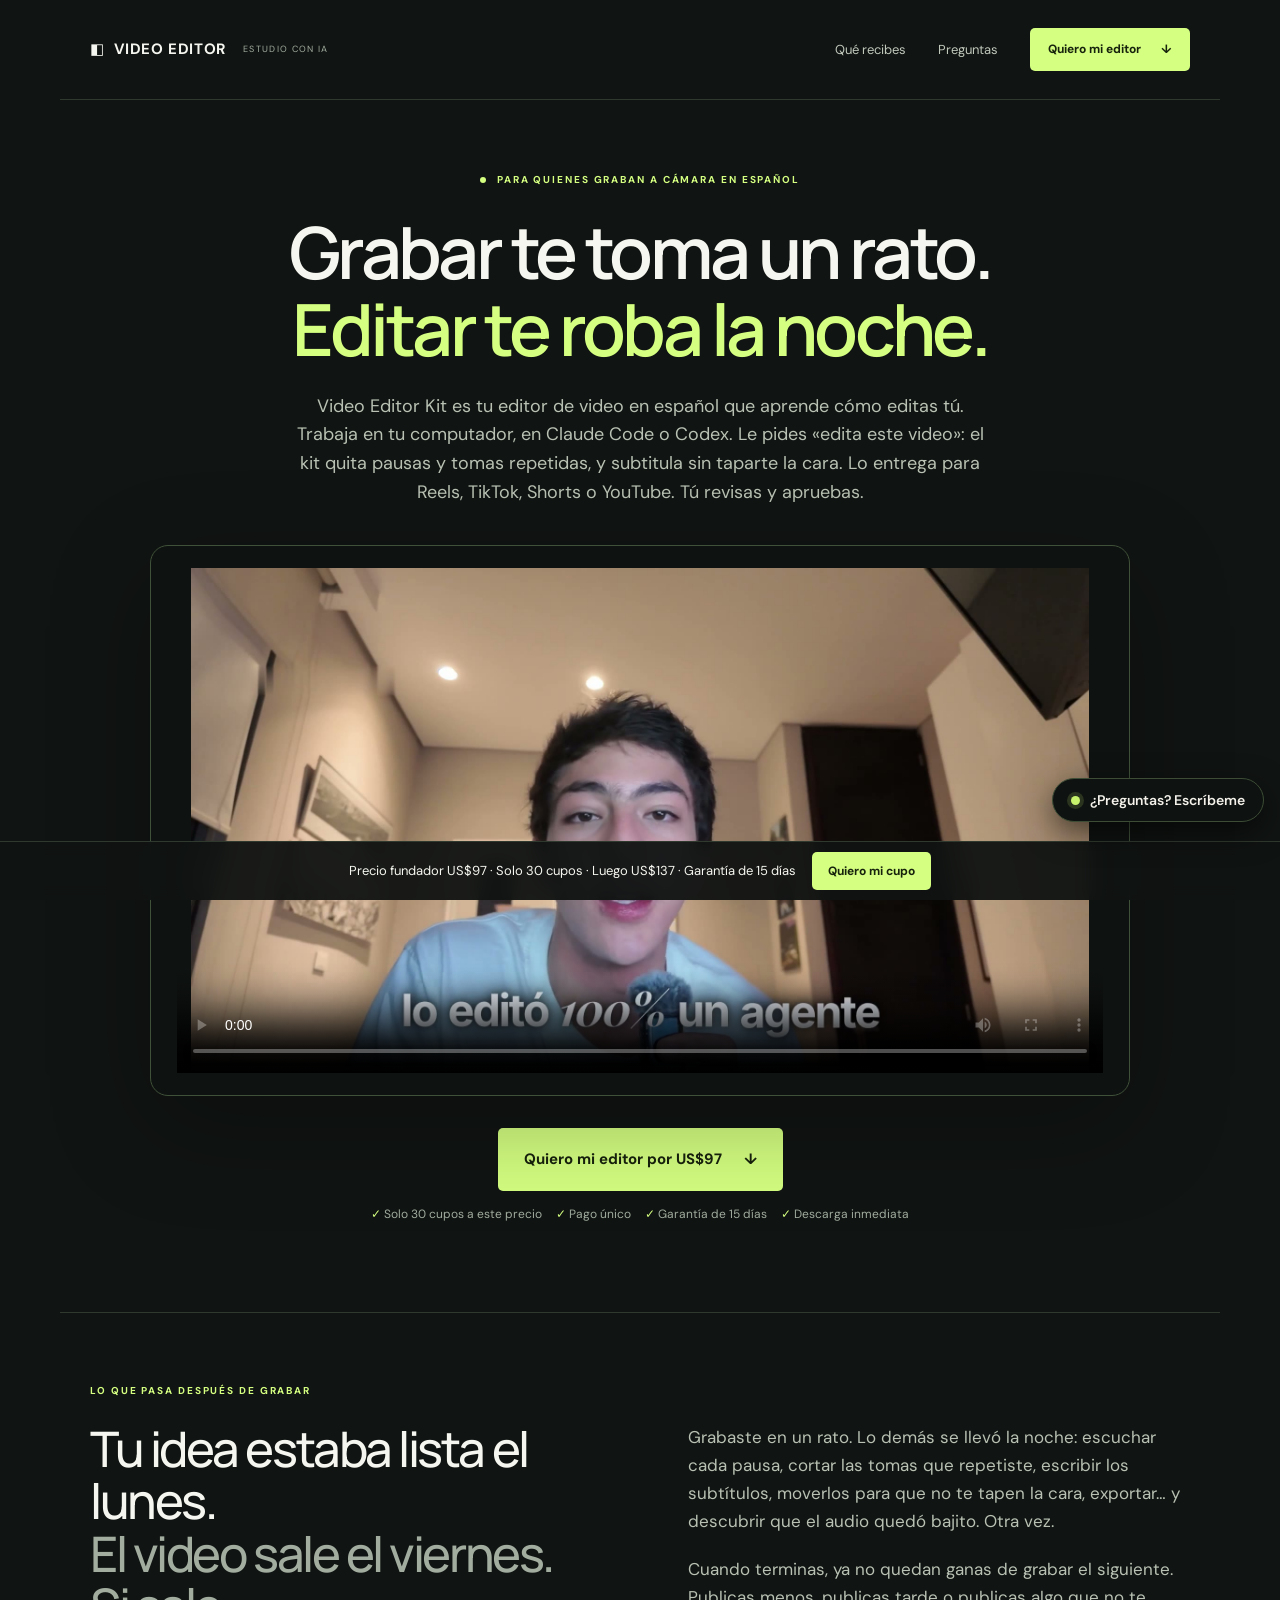
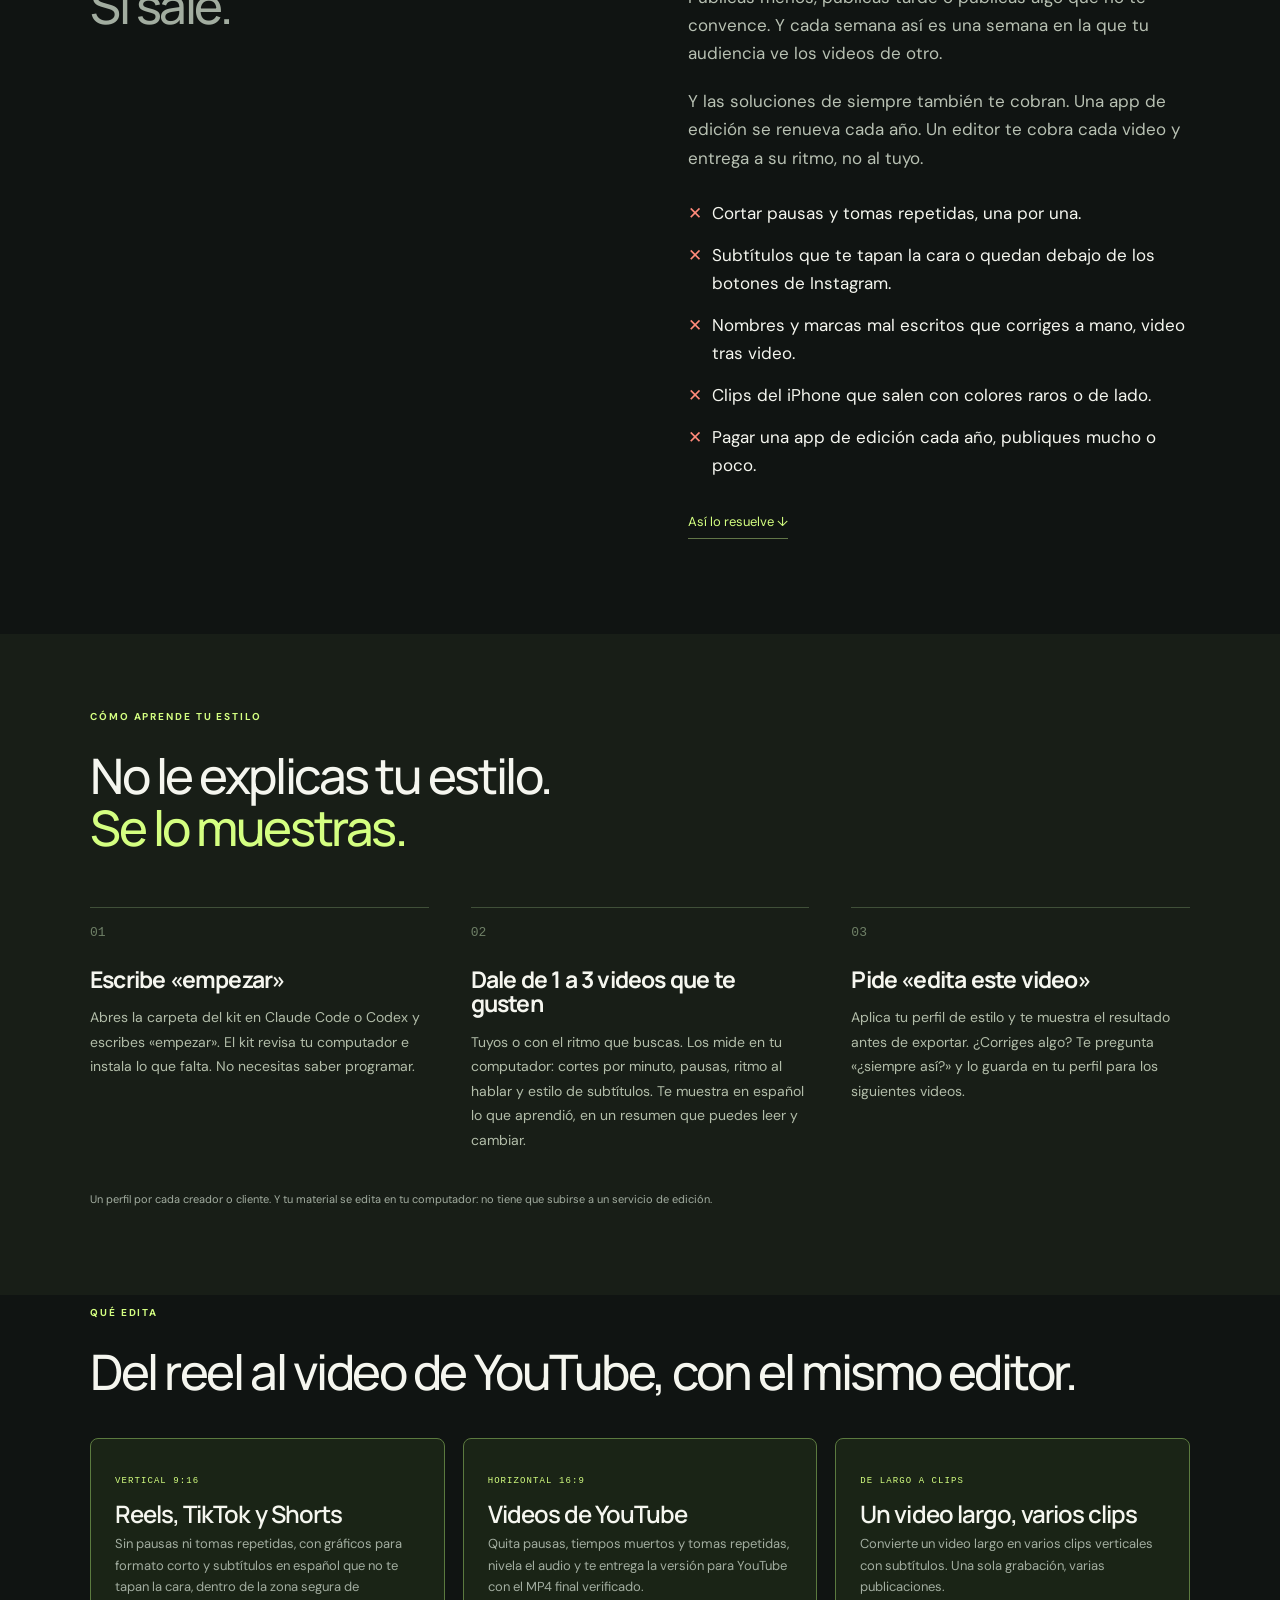
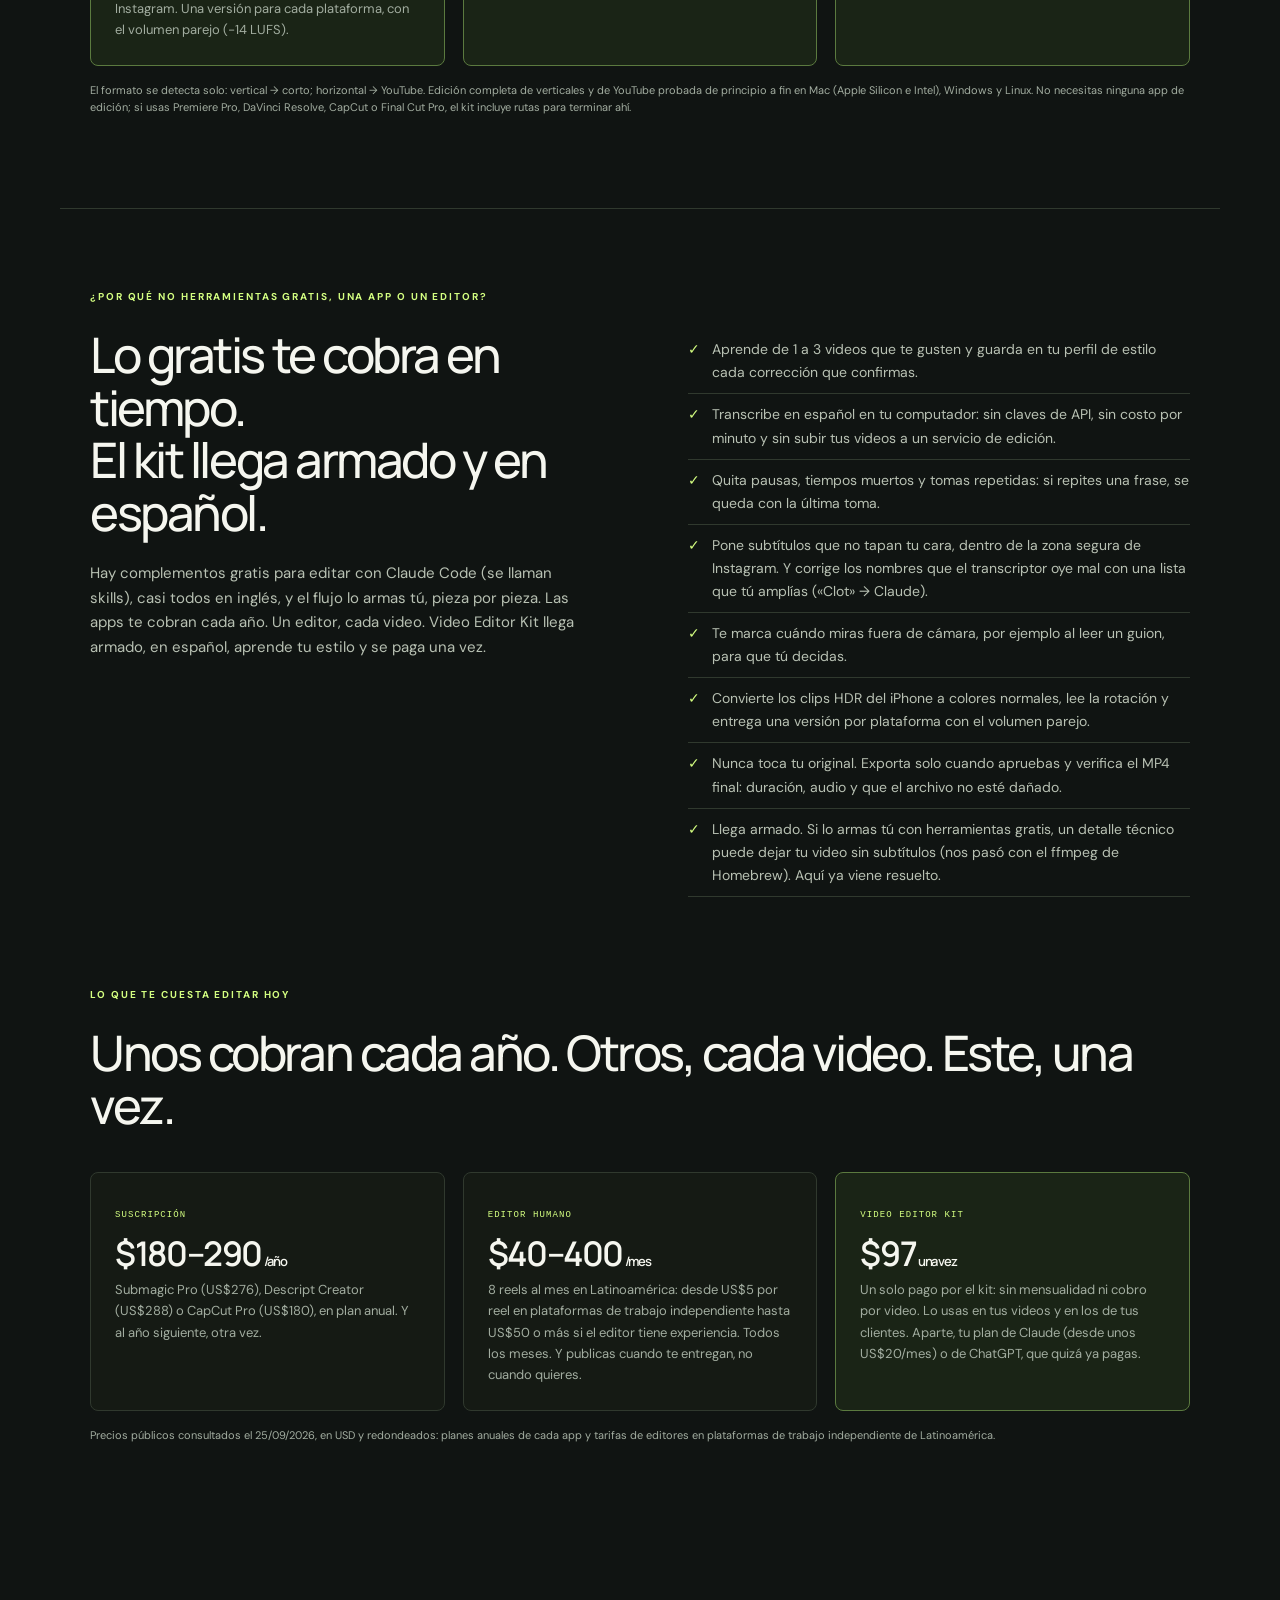
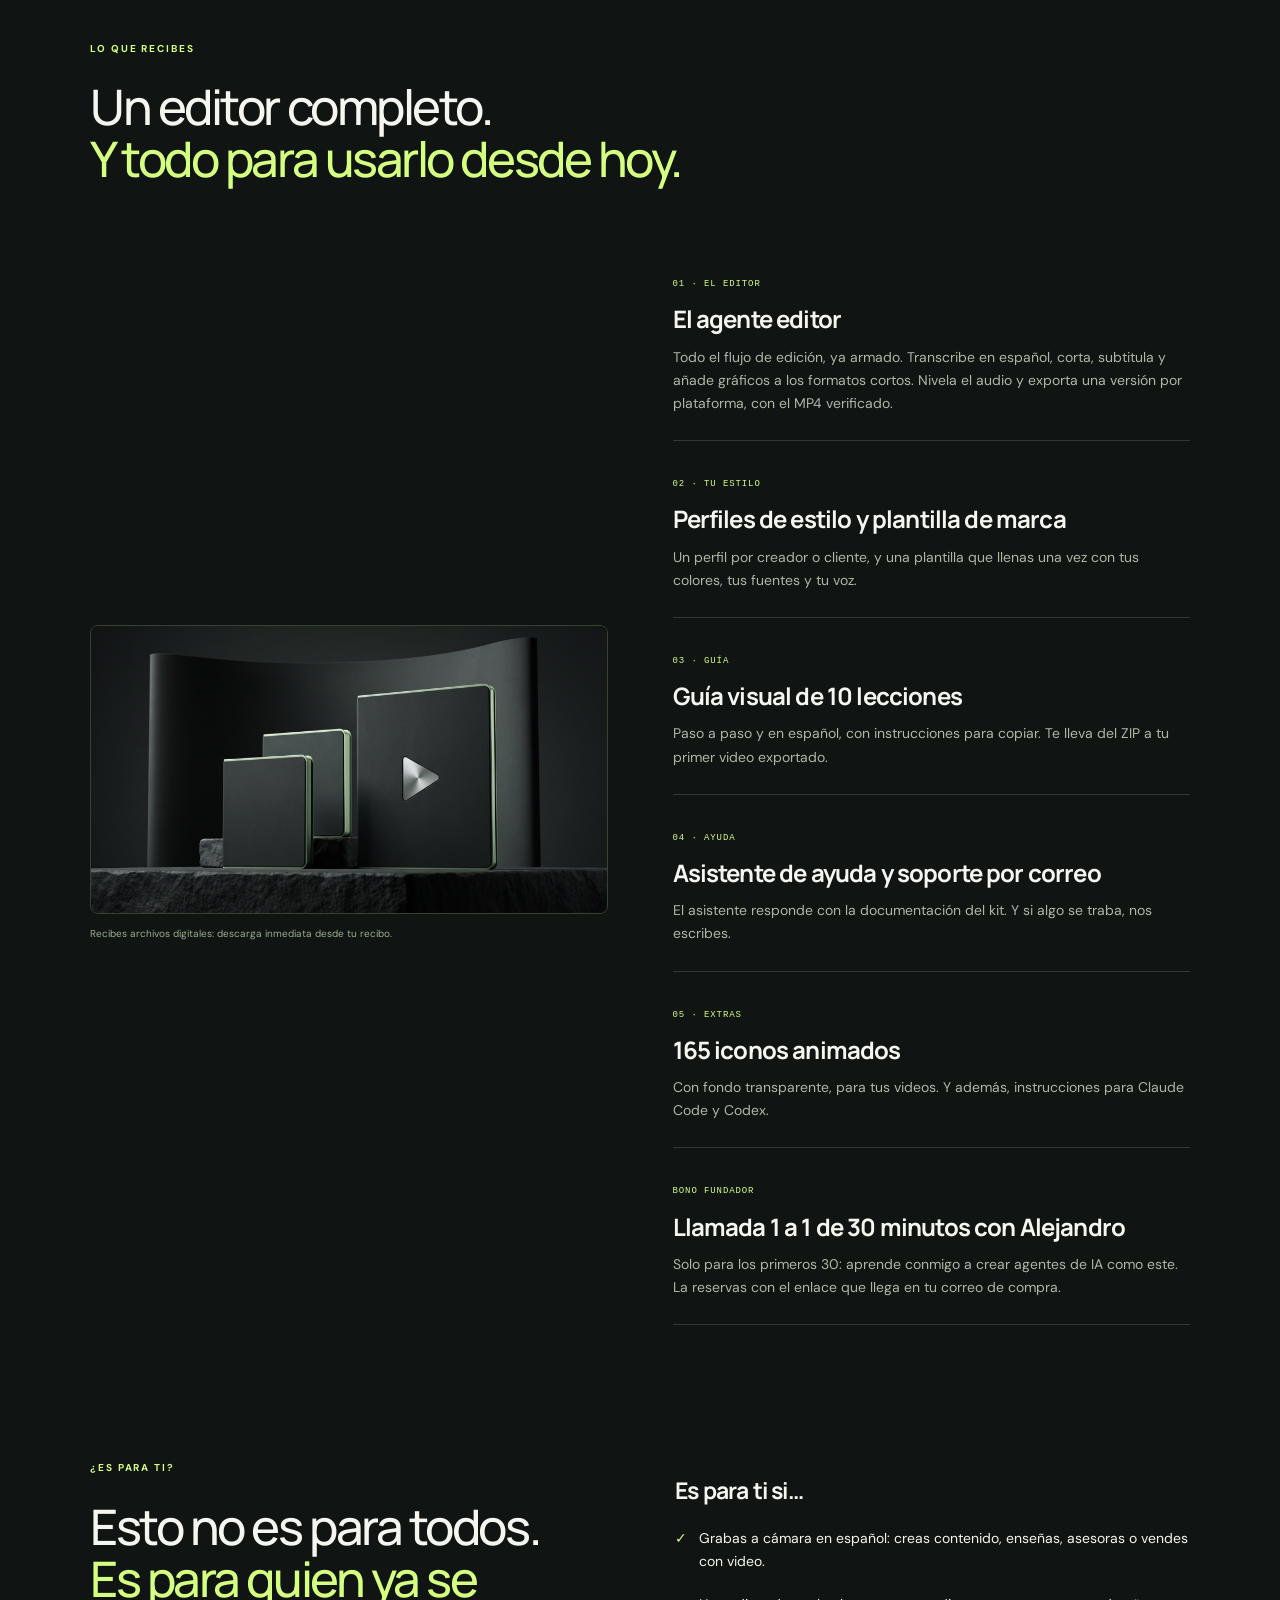
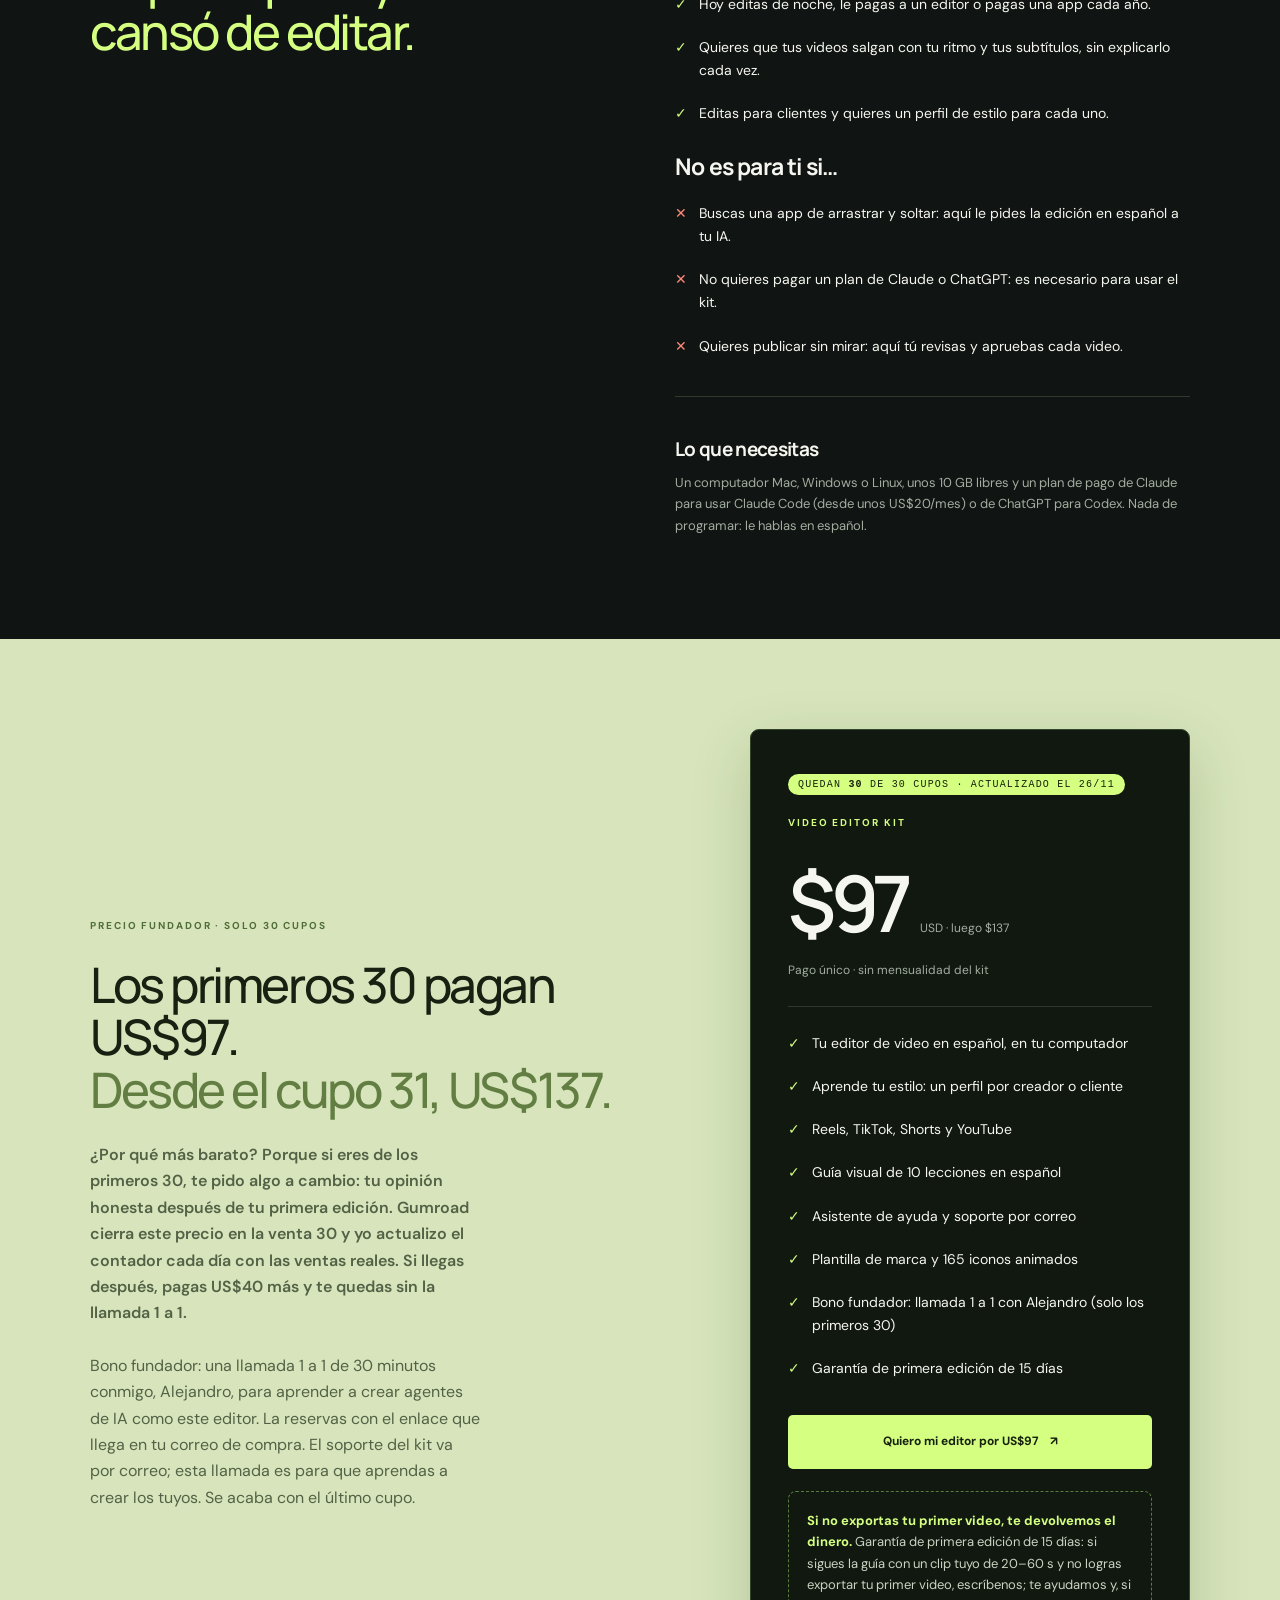
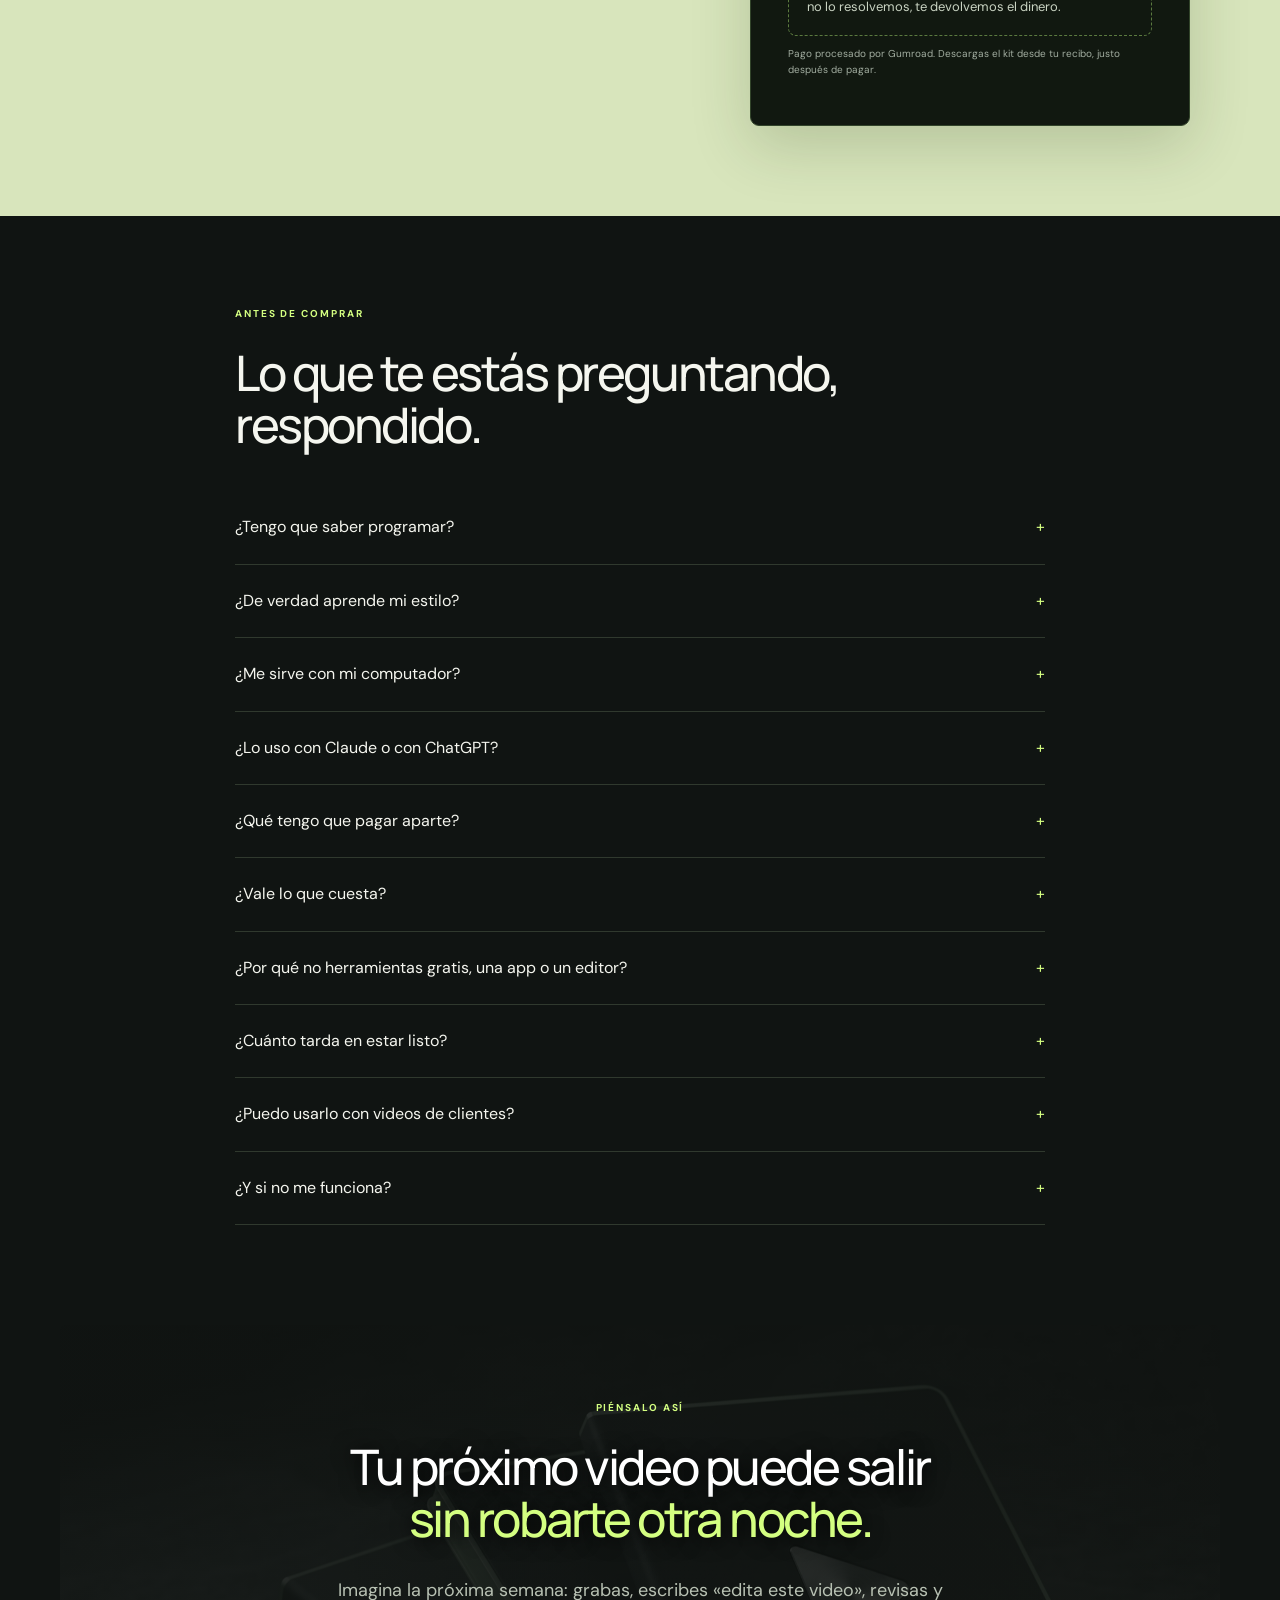
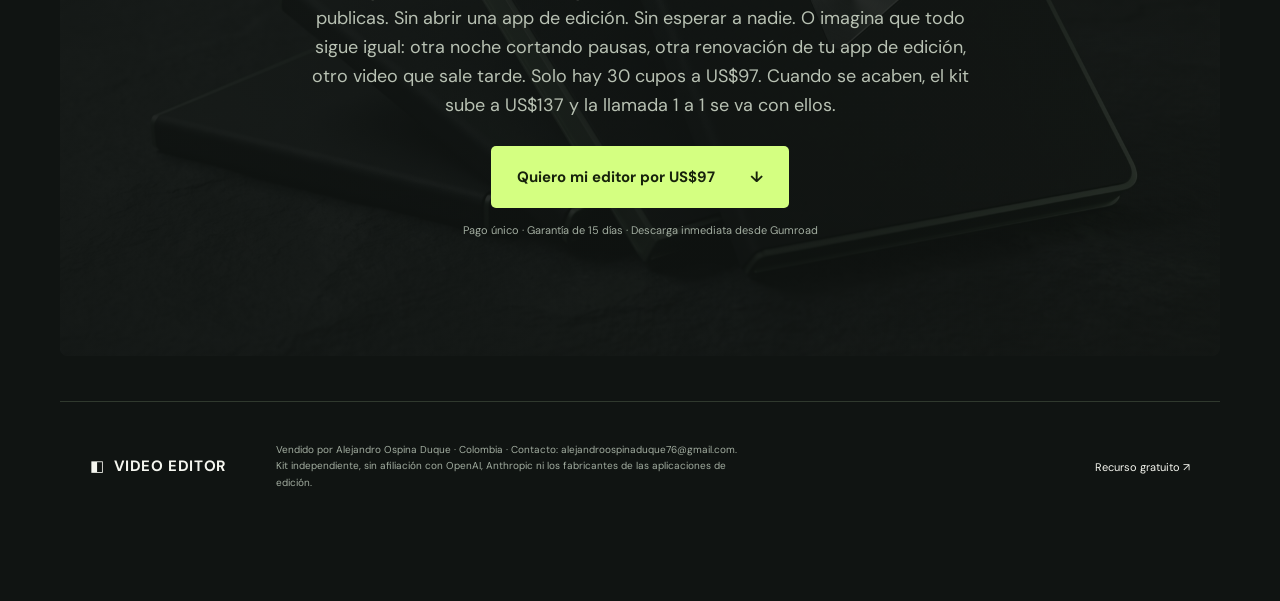
==== commit 69a99344: "Update founder slot counter (daily, from Gumroad)" ====
--- a/index.html
+++ b/index.html
@@ -27,4 +27,4 @@
 @media (max-width:640px){.sticky-buy{font-size:12px;gap:10px;justify-content:space-between}.sticky-buy span{flex:1}body.has-sticky .vek-chat{bottom:74px}}
 </style></head><body class="has-sticky">
 <header class="nav wrap"><a class="brand" href="#">◧ <b>VIDEO EDITOR</b><span>ESTUDIO CON IA</span></a><a class="nav-link" href="#incluye">Qué recibes</a><a class="nav-link" href="#preguntas">Preguntas</a><a class="button small" href="#oferta">Quiero mi editor <span>↓</span></a></header>
-<main><section class="hero wrap"><p class="eyebrow"><i></i> PARA QUIENES GRABAN A CÁMARA EN ESPAÑOL</p><h1>Grabar te toma un rato.<br><em>Editar te roba la noche.</em></h1><p class="lead">Video Editor Kit es tu editor de video en español que aprende cómo editas tú. Trabaja en tu computador, en Claude Code o Codex. Le pides «edita este video»: el kit quita pausas y tomas repetidas, y subtitula sin taparte la cara. Lo entrega para Reels, TikTok, Shorts o YouTube. Tú revisas y apruebas.</p><video class="vsl" controls playsinline preload="metadata" poster="assets/vsl-poster.jpg" src="assets/vsl.mp4" style="width:100%;height:auto;border-radius:18px;background:#0E1210"></video><div class="hero-cta"><a class="button" href="#oferta">Quiero mi editor por US$97 <span>↓</span></a><p class="micro"><span>Solo 30 cupos a este precio</span><span>Pago único</span><span>Garantía de 15 días</span><span>Descarga inmediata</span></p></div></section><section class="tension wrap"><p class="eyebrow">LO QUE PASA DESPUÉS DE GRABAR</p><div class="split"><h2>Tu idea estaba lista el lunes.<br><span class="muted">El video sale el viernes. Si sale.</span></h2><div><p>Grabaste en un rato. Lo demás se llevó la noche: escuchar cada pausa, cortar las tomas que repetiste, escribir los subtítulos, moverlos para que no te tapen la cara, exportar… y descubrir que el audio quedó bajito. Otra vez.</p><p>Cuando terminas, ya no quedan ganas de grabar el siguiente. Publicas menos, publicas tarde o publicas algo que no te convence. Y cada semana así es una semana en la que tu audiencia ve los videos de otro.</p><p>Y las soluciones de siempre también te cobran. Una app de edición se renueva cada año. Un editor te cobra cada video y entrega a su ritmo, no al tuyo.</p><ul class="pains"><li>Cortar pausas y tomas repetidas, una por una.</li><li>Subtítulos que te tapan la cara o quedan debajo de los botones de Instagram.</li><li>Nombres y marcas mal escritos que corriges a mano, video tras video.</li><li>Clips del iPhone que salen con colores raros o de lado.</li><li>Pagar una app de edición cada año, publiques mucho o poco.</li></ul><a class="text-link" href="#estilo">Así lo resuelve <span>↓</span></a></div></div></section><section class="method" id="estilo"><div class="wrap"><p class="eyebrow">CÓMO APRENDE TU ESTILO</p><h2>No le explicas tu estilo.<br><em>Se lo muestras.</em></h2><div class="steps"><article><span class="num">01</span><h3>Escribe «empezar»</h3><p>Abres la carpeta del kit en Claude Code o Codex y escribes «empezar». El kit revisa tu computador e instala lo que falta. No necesitas saber programar.</p></article><article><span class="num">02</span><h3>Dale de 1 a 3 videos que te gusten</h3><p>Tuyos o con el ritmo que buscas. Los mide en tu computador: cortes por minuto, pausas, ritmo al hablar y estilo de subtítulos. Te muestra en español lo que aprendió, en un resumen que puedes leer y cambiar.</p></article><article><span class="num">03</span><h3>Pide «edita este video»</h3><p>Aplica tu perfil de estilo y te muestra el resultado antes de exportar. ¿Corriges algo? Te pregunta «¿siempre así?» y lo guarda en tu perfil para los siguientes videos.</p></article></div><p class="fine">Un perfil por cada creador o cliente. Y tu material se edita en tu computador: no tiene que subirse a un servicio de edición.</p></div></section><section class="cost wrap" id="formatos"><p class="eyebrow">QUÉ EDITA</p><h2>Del reel al video de YouTube, con el mismo editor.</h2><div class="cost-grid"><article class="us"><span>VERTICAL 9:16</span><b style="font-size:24px">Reels, TikTok y Shorts</b><p>Sin pausas ni tomas repetidas, con gráficos para formato corto y subtítulos en español que no te tapan la cara, dentro de la zona segura de Instagram. Una versión para cada plataforma, con el volumen parejo (−14 LUFS).</p></article><article class="us"><span>HORIZONTAL 16:9</span><b style="font-size:24px">Videos de YouTube</b><p>Quita pausas, tiempos muertos y tomas repetidas, nivela el audio y te entrega la versión para YouTube con el MP4 final verificado.</p></article><article class="us"><span>DE LARGO A CLIPS</span><b style="font-size:24px">Un video largo, varios clips</b><p>Convierte un video largo en varios clips verticales con subtítulos. Una sola grabación, varias publicaciones.</p></article></div><p class="fine" style="margin-top:16px">El formato se detecta solo: vertical → corto; horizontal → YouTube. Edición completa de verticales y de YouTube probada de principio a fin en Mac (Apple Silicon e Intel), Windows y Linux. No necesitas ninguna app de edición; si usas Premiere Pro, DaVinci Resolve, CapCut o Final Cut Pro, el kit incluye rutas para terminar ahí.</p></section><section class="why wrap" id="por-que"><p class="eyebrow">¿POR QUÉ NO HERRAMIENTAS GRATIS, UNA APP O UN EDITOR?</p><div class="split"><div><h2>Lo gratis te cobra en tiempo.<br>El kit llega armado y en español.</h2><p class="muted" style="margin-top:22px">Hay complementos gratis para editar con Claude Code (se llaman skills), casi todos en inglés, y el flujo lo armas tú, pieza por pieza. Las apps te cobran cada año. Un editor, cada video. Video Editor Kit llega armado, en español, aprende tu estilo y se paga una vez.</p></div><ul><li>Aprende de 1 a 3 videos que te gusten y guarda en tu perfil de estilo cada corrección que confirmas.</li><li>Transcribe en español en tu computador: sin claves de API, sin costo por minuto y sin subir tus videos a un servicio de edición.</li><li>Quita pausas, tiempos muertos y tomas repetidas: si repites una frase, se queda con la última toma.</li><li>Pone subtítulos que no tapan tu cara, dentro de la zona segura de Instagram. Y corrige los nombres que el transcriptor oye mal con una lista que tú amplías («Clot» → Claude).</li><li>Te marca cuándo miras fuera de cámara, por ejemplo al leer un guion, para que tú decidas.</li><li>Convierte los clips HDR del iPhone a colores normales, lee la rotación y entrega una versión por plataforma con el volumen parejo.</li><li>Nunca toca tu original. Exporta solo cuando apruebas y verifica el MP4 final: duración, audio y que el archivo no esté dañado.</li><li>Llega armado. Si lo armas tú con herramientas gratis, un detalle técnico puede dejar tu video sin subtítulos (nos pasó con el ffmpeg de Homebrew). Aquí ya viene resuelto.</li></ul></div></section><section class="cost wrap"><p class="eyebrow">LO QUE TE CUESTA EDITAR HOY</p><h2>Unos cobran cada año. Otros, cada video. Este, una vez.</h2><div class="cost-grid"><article><span>SUSCRIPCIÓN</span><b>$180–290<small style="font-size:13px">&nbsp;/año</small></b><p>Submagic Pro (US$276), Descript Creator (US$288) o CapCut Pro (US$180), en plan anual. Y al año siguiente, otra vez.</p></article><article><span>EDITOR HUMANO</span><b>$40–400<small style="font-size:13px">&nbsp;/mes</small></b><p>8 reels al mes en Latinoamérica: desde US$5 por reel en plataformas de trabajo independiente hasta US$50 o más si el editor tiene experiencia. Todos los meses. Y publicas cuando te entregan, no cuando quieres.</p></article><article class="us"><span>VIDEO EDITOR KIT</span><b>$97<small style="font-size:13px">&nbsp;una vez</small></b><p>Un solo pago por el kit: sin mensualidad ni cobro por video. Lo usas en tus videos y en los de tus clientes. Aparte, tu plan de Claude (desde unos US$20/mes) o de ChatGPT, que quizá ya pagas.</p></article></div><p class="fine" style="margin-top:16px">Precios públicos consultados el 25/09/2026, en USD y redondeados: planes anuales de cada app y tarifas de editores en plataformas de trabajo independiente de Latinoamérica.</p></section><section class="included wrap" id="incluye"><p class="eyebrow">LO QUE RECIBES</p><h2>Un editor completo.<br><em>Y todo para usarlo desde hoy.</em></h2><div class="deliverable"><figure class="product-visual"><img src="assets/higgsfield-kit.jpg" alt="Las piezas de Video Editor Kit" width="1800" height="1005" loading="lazy"><figcaption>Recibes archivos digitales: descarga inmediata desde tu recibo.</figcaption></figure><div class="stack"><article><span>01 · EL EDITOR</span><h3>El agente editor</h3><p>Todo el flujo de edición, ya armado. Transcribe en español, corta, subtitula y añade gráficos a los formatos cortos. Nivela el audio y exporta una versión por plataforma, con el MP4 verificado.</p></article><article><span>02 · TU ESTILO</span><h3>Perfiles de estilo y plantilla de marca</h3><p>Un perfil por creador o cliente, y una plantilla que llenas una vez con tus colores, tus fuentes y tu voz.</p></article><article><span>03 · GUÍA</span><h3>Guía visual de 10 lecciones</h3><p>Paso a paso y en español, con instrucciones para copiar. Te lleva del ZIP a tu primer video exportado.</p></article><article><span>04 · AYUDA</span><h3>Asistente de ayuda y soporte por correo</h3><p>El asistente responde con la documentación del kit. Y si algo se traba, nos escribes.</p></article><article><span>05 · EXTRAS</span><h3>165 iconos animados</h3><p>Con fondo transparente, para tus videos. Y además, instrucciones para Claude Code y Codex.</p></article><article><span>BONO FUNDADOR</span><h3>Llamada 1 a 1 de 30 minutos con Alejandro</h3><p>Solo para los primeros 30: aprende conmigo a crear agentes de IA como este. La reservas con el enlace que llega en tu correo de compra.</p></article></div></div></section><section class="fit wrap"><div><p class="eyebrow">¿ES PARA TI?</p><h2>Esto no es para todos.<br><em>Es para quien ya se cansó de editar.</em></h2></div><div><h3>Es para ti si…</h3><ul class="checks"><li>Grabas a cámara en español: creas contenido, enseñas, asesoras o vendes con video.</li><li>Hoy editas de noche, le pagas a un editor o pagas una app cada año.</li><li>Quieres que tus videos salgan con tu ritmo y tus subtítulos, sin explicarlo cada vez.</li><li>Editas para clientes y quieres un perfil de estilo para cada uno.</li></ul><h3>No es para ti si…</h3><ul class="checks no"><li>Buscas una app de arrastrar y soltar: aquí le pides la edición en español a tu IA.</li><li>No quieres pagar un plan de Claude o ChatGPT: es necesario para usar el kit.</li><li>Quieres publicar sin mirar: aquí tú revisas y apruebas cada video.</li></ul><div class="requirements"><h3>Lo que necesitas</h3><p>Un computador Mac, Windows o Linux, unos 10 GB libres y un plan de pago de Claude para usar Claude Code (desde unos US$20/mes) o de ChatGPT para Codex. Nada de programar: le hablas en español.</p></div></div></section><section class="offer-section" id="oferta"><div class="wrap offer-grid"><div><p class="eyebrow">PRECIO FUNDADOR · SOLO 30 CUPOS</p><h2>Los primeros 30 pagan US$97.<br><em>Desde el cupo 31, US$137.</em></h2><p class="offer-copy urgent">¿Por qué más barato? Porque si eres de los primeros 30, te pido algo a cambio: tu opinión honesta después de tu primera edición. Gumroad cierra este precio en la venta 30 y yo actualizo el contador cada día con las ventas reales. Si llegas después, pagas US$40 más y te quedas sin la llamada 1 a 1.</p><p class="offer-copy bono">Bono fundador: una llamada 1 a 1 de 30 minutos conmigo, Alejandro, para aprender a crear agentes de IA como este editor. La reservas con el enlace que llega en tu correo de compra. El soporte del kit va por correo; esta llamada es para que aprendas a crear los tuyos. Se acaba con el último cupo.</p></div><div class="price-card"><span class="founder">QUEDAN <b data-cupos>30</b> DE 30 CUPOS · ACTUALIZADO EL <span data-cupos-fecha>25/11</span></span><span class="eyebrow" style="display:block;margin-top:14px">VIDEO EDITOR KIT</span><div class="price">$97<span>USD · luego $137</span></div><p>Pago único · sin mensualidad del kit</p><ul class="checks"><li>Tu editor de video en español, en tu computador</li><li>Aprende tu estilo: un perfil por creador o cliente</li><li>Reels, TikTok, Shorts y YouTube</li><li>Guía visual de 10 lecciones en español</li><li>Asistente de ayuda y soporte por correo</li><li>Plantilla de marca y 165 iconos animados</li><li>Bono fundador: llamada 1 a 1 con Alejandro (solo los primeros 30)</li><li>Garantía de primera edición de 15 días</li></ul><a class="button full" href="https://gumroad.com/checkout?product=bkxlfg&amp;quantity=1">Quiero mi editor por US$97 <span>↗</span></a><div class="guarantee"><b>Si no exportas tu primer video, te devolvemos el dinero.</b> Garantía de primera edición de 15 días: si sigues la guía con un clip tuyo de 20–60 s y no logras exportar tu primer video, escríbenos; te ayudamos y, si no lo resolvemos, te devolvemos el dinero.</div><p class="fine">Pago procesado por Gumroad. Descargas el kit desde tu recibo, justo después de pagar.</p></div></div></section><section class="faq wrap" id="preguntas"><p class="eyebrow">ANTES DE COMPRAR</p><h2>Lo que te estás preguntando, respondido.</h2><details><summary>¿Tengo que saber programar?</summary><p>No. Abres la carpeta del kit en Claude Code o Codex, escribes «empezar» y desde ahí le hablas en español, como le hablarías a tu editor: «edita este video». El kit revisa tu computador e instala lo que falte, y la guía visual te lleva paso a paso con instrucciones para copiar y pegar.</p></details><details><summary>¿De verdad aprende mi estilo?</summary><p>Sí. No le describes tu estilo: le das de 1 a 3 videos que te gusten y mide sus cortes por minuto, sus pausas, el ritmo al hablar y los subtítulos. Te lo resume en español para que lo leas y lo ajustes. Y cada vez que corriges algo y confirmas «siempre así», lo recuerda.</p></details><details><summary>¿Me sirve con mi computador?</summary><p>La edición completa de videos verticales y de YouTube está probada de principio a fin en Mac (Apple Silicon e Intel), Windows y Linux. Necesitas unos 10 GB libres. Al escribir «empezar», el kit revisa tu equipo e instala lo que falte. ¿Grabas con iPhone? El kit convierte el HDR a colores normales y lee la rotación. Y si no logras exportar tu primer video, te cubre la garantía de primera edición de 15 días.</p></details><details><summary>¿Lo uso con Claude o con ChatGPT?</summary><p>Con Claude, lo usas en Claude Code (plan de pago de Claude, desde unos US$20/mes). Con ChatGPT, en Codex (plan de pago de ChatGPT). No es el chat del navegador: abres la carpeta del kit en tu computador y le pides la edición en español. Codex: adaptación incluida; la prueba completa está en curso.</p></details><details><summary>¿Qué tengo que pagar aparte?</summary><p>Solo tu plan de Claude (desde unos US$20/mes) o de ChatGPT, si no lo tienes ya. La transcripción corre en tu computador con WhisperX: sin claves de API ni cobro por minuto. No necesitas ninguna app de edición; si ya usas Premiere Pro, DaVinci Resolve, CapCut o Final Cut Pro, el kit incluye rutas para terminar ahí.</p></details><details><summary>¿Vale lo que cuesta?</summary><p>Haz la cuenta. Un año de Submagic Pro, Descript Creator o CapCut Pro cuesta entre US$180 y US$290. Un editor en Latinoamérica cobra de US$5 a US$50 o más por reel, todos los meses. El kit se paga una vez y lo usas en todos tus videos, sin cobro por video ni por minuto; solo necesitas tu plan de Claude o ChatGPT, que quizá ya pagas. Y cada corrección que confirmas queda guardada en tu perfil.</p></details><details><summary>¿Por qué no herramientas gratis, una app o un editor?</summary><p>Los complementos gratis (skills) existen, casi todos en inglés, y el flujo lo armas tú: instalar, conectar, probar y arreglar lo que falla. Una app se paga cada año y un editor cobra cada video. El kit llega armado, en español, trabaja en tu computador y aprende cómo editas tú, con un solo pago.</p></details><details><summary>¿Cuánto tarda en estar listo?</summary><p>Lo descargas apenas pagas. Instalarlo son 3 pasos: descargas el ZIP desde tu recibo, lo descomprimes y abres la carpeta video-editor en Claude Code o Codex para escribir «empezar». El kit revisa tu computador e instala lo que falte. La primera edición descarga una sola vez unos 4,3 GB de modelos; las siguientes reutilizan lo descargado.</p></details><details><summary>¿Puedo usarlo con videos de clientes?</summary><p>Sí. Puedes editar material tuyo o de tus clientes y guardar un perfil de estilo para cada uno. Así cada cliente conserva su ritmo y sus subtítulos sin que tengas que explicarlo de nuevo en cada video.</p></details><details><summary>¿Y si no me funciona?</summary><p>Te cubre la garantía de primera edición de 15 días: si sigues la guía con un clip tuyo de 20–60 s y no logras exportar tu primer video, escríbenos; te ayudamos y, si no lo resolvemos, te devolvemos el dinero. Además tienes el asistente de ayuda y soporte por correo.</p></details></section><section class="last wrap"><img class="closing-art" src="assets/higgsfield-detail.jpg" alt="" width="1800" height="1005" loading="lazy"><p class="eyebrow">PIÉNSALO ASÍ</p><h2>Tu próximo video puede salir<br><em>sin robarte otra noche.</em></h2><p class="lead">Imagina la próxima semana: grabas, escribes «edita este video», revisas y publicas. Sin abrir una app de edición. Sin esperar a nadie. O imagina que todo sigue igual: otra noche cortando pausas, otra renovación de tu app de edición, otro video que sale tarde. Solo hay 30 cupos a US$97. Cuando se acaben, el kit sube a US$137 y la llamada 1 a 1 se va con ellos.</p><a class="button" href="#oferta">Quiero mi editor por US$97 <span>↓</span></a><p class="fine">Pago único · Garantía de 15 días · Descarga inmediata desde Gumroad</p></section></main><footer class="wrap"><a class="brand" href="#">◧ <b>VIDEO EDITOR</b></a><p>Vendido por Alejandro Ospina Duque · Colombia · Contacto: alejandroospinaduque76@gmail.com. Kit independiente, sin afiliación con OpenAI, Anthropic ni los fabricantes de las aplicaciones de edición.</p><a href="readiness.html">Recurso gratuito ↗</a></footer><script>(function(){var c='';try{var q=new URLSearchParams(location.search);c=q.get('utm_campaign')||q.get('utm_source')||'';if(c){sessionStorage.setItem('ve_canal',c)}else{c=sessionStorage.getItem('ve_canal')||''}}catch(e){}c=(c||'directo').toLowerCase().replace(/_/g,'-').replace(/[^a-z0-9-]/g,'').slice(0,30)||'directo';document.querySelectorAll('[data-goatcounter-click]').forEach(function(a){a.setAttribute('data-goatcounter-click',a.getAttribute('data-goatcounter-click')+'/'+c);})})();</script><link rel="stylesheet" href="assets/asistente.css"><script>window.VEK_LINK_COMPRA="https://gumroad.com/checkout?product=bkxlfg&quantity=1";window.VEK_CORREO="alejandroospinaduque76@gmail.com";window.VEK_CHAT_ENDPOINT=null;</script><script src="assets/asistente.js" defer></script><div class="sticky-buy"><span>Precio fundador US$97 · Solo 30 cupos · Luego US$137 · Garantía de 15 días</span><a class="button small" href="#oferta">Quiero mi cupo</a></div></body></html>+<main><section class="hero wrap"><p class="eyebrow"><i></i> PARA QUIENES GRABAN A CÁMARA EN ESPAÑOL</p><h1>Grabar te toma un rato.<br><em>Editar te roba la noche.</em></h1><p class="lead">Video Editor Kit es tu editor de video en español que aprende cómo editas tú. Trabaja en tu computador, en Claude Code o Codex. Le pides «edita este video»: el kit quita pausas y tomas repetidas, y subtitula sin taparte la cara. Lo entrega para Reels, TikTok, Shorts o YouTube. Tú revisas y apruebas.</p><video class="vsl" controls playsinline preload="metadata" poster="assets/vsl-poster.jpg" src="assets/vsl.mp4" style="width:100%;height:auto;border-radius:18px;background:#0E1210"></video><div class="hero-cta"><a class="button" href="#oferta">Quiero mi editor por US$97 <span>↓</span></a><p class="micro"><span>Solo 30 cupos a este precio</span><span>Pago único</span><span>Garantía de 15 días</span><span>Descarga inmediata</span></p></div></section><section class="tension wrap"><p class="eyebrow">LO QUE PASA DESPUÉS DE GRABAR</p><div class="split"><h2>Tu idea estaba lista el lunes.<br><span class="muted">El video sale el viernes. Si sale.</span></h2><div><p>Grabaste en un rato. Lo demás se llevó la noche: escuchar cada pausa, cortar las tomas que repetiste, escribir los subtítulos, moverlos para que no te tapen la cara, exportar… y descubrir que el audio quedó bajito. Otra vez.</p><p>Cuando terminas, ya no quedan ganas de grabar el siguiente. Publicas menos, publicas tarde o publicas algo que no te convence. Y cada semana así es una semana en la que tu audiencia ve los videos de otro.</p><p>Y las soluciones de siempre también te cobran. Una app de edición se renueva cada año. Un editor te cobra cada video y entrega a su ritmo, no al tuyo.</p><ul class="pains"><li>Cortar pausas y tomas repetidas, una por una.</li><li>Subtítulos que te tapan la cara o quedan debajo de los botones de Instagram.</li><li>Nombres y marcas mal escritos que corriges a mano, video tras video.</li><li>Clips del iPhone que salen con colores raros o de lado.</li><li>Pagar una app de edición cada año, publiques mucho o poco.</li></ul><a class="text-link" href="#estilo">Así lo resuelve <span>↓</span></a></div></div></section><section class="method" id="estilo"><div class="wrap"><p class="eyebrow">CÓMO APRENDE TU ESTILO</p><h2>No le explicas tu estilo.<br><em>Se lo muestras.</em></h2><div class="steps"><article><span class="num">01</span><h3>Escribe «empezar»</h3><p>Abres la carpeta del kit en Claude Code o Codex y escribes «empezar». El kit revisa tu computador e instala lo que falta. No necesitas saber programar.</p></article><article><span class="num">02</span><h3>Dale de 1 a 3 videos que te gusten</h3><p>Tuyos o con el ritmo que buscas. Los mide en tu computador: cortes por minuto, pausas, ritmo al hablar y estilo de subtítulos. Te muestra en español lo que aprendió, en un resumen que puedes leer y cambiar.</p></article><article><span class="num">03</span><h3>Pide «edita este video»</h3><p>Aplica tu perfil de estilo y te muestra el resultado antes de exportar. ¿Corriges algo? Te pregunta «¿siempre así?» y lo guarda en tu perfil para los siguientes videos.</p></article></div><p class="fine">Un perfil por cada creador o cliente. Y tu material se edita en tu computador: no tiene que subirse a un servicio de edición.</p></div></section><section class="cost wrap" id="formatos"><p class="eyebrow">QUÉ EDITA</p><h2>Del reel al video de YouTube, con el mismo editor.</h2><div class="cost-grid"><article class="us"><span>VERTICAL 9:16</span><b style="font-size:24px">Reels, TikTok y Shorts</b><p>Sin pausas ni tomas repetidas, con gráficos para formato corto y subtítulos en español que no te tapan la cara, dentro de la zona segura de Instagram. Una versión para cada plataforma, con el volumen parejo (−14 LUFS).</p></article><article class="us"><span>HORIZONTAL 16:9</span><b style="font-size:24px">Videos de YouTube</b><p>Quita pausas, tiempos muertos y tomas repetidas, nivela el audio y te entrega la versión para YouTube con el MP4 final verificado.</p></article><article class="us"><span>DE LARGO A CLIPS</span><b style="font-size:24px">Un video largo, varios clips</b><p>Convierte un video largo en varios clips verticales con subtítulos. Una sola grabación, varias publicaciones.</p></article></div><p class="fine" style="margin-top:16px">El formato se detecta solo: vertical → corto; horizontal → YouTube. Edición completa de verticales y de YouTube probada de principio a fin en Mac (Apple Silicon e Intel), Windows y Linux. No necesitas ninguna app de edición; si usas Premiere Pro, DaVinci Resolve, CapCut o Final Cut Pro, el kit incluye rutas para terminar ahí.</p></section><section class="why wrap" id="por-que"><p class="eyebrow">¿POR QUÉ NO HERRAMIENTAS GRATIS, UNA APP O UN EDITOR?</p><div class="split"><div><h2>Lo gratis te cobra en tiempo.<br>El kit llega armado y en español.</h2><p class="muted" style="margin-top:22px">Hay complementos gratis para editar con Claude Code (se llaman skills), casi todos en inglés, y el flujo lo armas tú, pieza por pieza. Las apps te cobran cada año. Un editor, cada video. Video Editor Kit llega armado, en español, aprende tu estilo y se paga una vez.</p></div><ul><li>Aprende de 1 a 3 videos que te gusten y guarda en tu perfil de estilo cada corrección que confirmas.</li><li>Transcribe en español en tu computador: sin claves de API, sin costo por minuto y sin subir tus videos a un servicio de edición.</li><li>Quita pausas, tiempos muertos y tomas repetidas: si repites una frase, se queda con la última toma.</li><li>Pone subtítulos que no tapan tu cara, dentro de la zona segura de Instagram. Y corrige los nombres que el transcriptor oye mal con una lista que tú amplías («Clot» → Claude).</li><li>Te marca cuándo miras fuera de cámara, por ejemplo al leer un guion, para que tú decidas.</li><li>Convierte los clips HDR del iPhone a colores normales, lee la rotación y entrega una versión por plataforma con el volumen parejo.</li><li>Nunca toca tu original. Exporta solo cuando apruebas y verifica el MP4 final: duración, audio y que el archivo no esté dañado.</li><li>Llega armado. Si lo armas tú con herramientas gratis, un detalle técnico puede dejar tu video sin subtítulos (nos pasó con el ffmpeg de Homebrew). Aquí ya viene resuelto.</li></ul></div></section><section class="cost wrap"><p class="eyebrow">LO QUE TE CUESTA EDITAR HOY</p><h2>Unos cobran cada año. Otros, cada video. Este, una vez.</h2><div class="cost-grid"><article><span>SUSCRIPCIÓN</span><b>$180–290<small style="font-size:13px">&nbsp;/año</small></b><p>Submagic Pro (US$276), Descript Creator (US$288) o CapCut Pro (US$180), en plan anual. Y al año siguiente, otra vez.</p></article><article><span>EDITOR HUMANO</span><b>$40–400<small style="font-size:13px">&nbsp;/mes</small></b><p>8 reels al mes en Latinoamérica: desde US$5 por reel en plataformas de trabajo independiente hasta US$50 o más si el editor tiene experiencia. Todos los meses. Y publicas cuando te entregan, no cuando quieres.</p></article><article class="us"><span>VIDEO EDITOR KIT</span><b>$97<small style="font-size:13px">&nbsp;una vez</small></b><p>Un solo pago por el kit: sin mensualidad ni cobro por video. Lo usas en tus videos y en los de tus clientes. Aparte, tu plan de Claude (desde unos US$20/mes) o de ChatGPT, que quizá ya pagas.</p></article></div><p class="fine" style="margin-top:16px">Precios públicos consultados el 25/09/2026, en USD y redondeados: planes anuales de cada app y tarifas de editores en plataformas de trabajo independiente de Latinoamérica.</p></section><section class="included wrap" id="incluye"><p class="eyebrow">LO QUE RECIBES</p><h2>Un editor completo.<br><em>Y todo para usarlo desde hoy.</em></h2><div class="deliverable"><figure class="product-visual"><img src="assets/higgsfield-kit.jpg" alt="Las piezas de Video Editor Kit" width="1800" height="1005" loading="lazy"><figcaption>Recibes archivos digitales: descarga inmediata desde tu recibo.</figcaption></figure><div class="stack"><article><span>01 · EL EDITOR</span><h3>El agente editor</h3><p>Todo el flujo de edición, ya armado. Transcribe en español, corta, subtitula y añade gráficos a los formatos cortos. Nivela el audio y exporta una versión por plataforma, con el MP4 verificado.</p></article><article><span>02 · TU ESTILO</span><h3>Perfiles de estilo y plantilla de marca</h3><p>Un perfil por creador o cliente, y una plantilla que llenas una vez con tus colores, tus fuentes y tu voz.</p></article><article><span>03 · GUÍA</span><h3>Guía visual de 10 lecciones</h3><p>Paso a paso y en español, con instrucciones para copiar. Te lleva del ZIP a tu primer video exportado.</p></article><article><span>04 · AYUDA</span><h3>Asistente de ayuda y soporte por correo</h3><p>El asistente responde con la documentación del kit. Y si algo se traba, nos escribes.</p></article><article><span>05 · EXTRAS</span><h3>165 iconos animados</h3><p>Con fondo transparente, para tus videos. Y además, instrucciones para Claude Code y Codex.</p></article><article><span>BONO FUNDADOR</span><h3>Llamada 1 a 1 de 30 minutos con Alejandro</h3><p>Solo para los primeros 30: aprende conmigo a crear agentes de IA como este. La reservas con el enlace que llega en tu correo de compra.</p></article></div></div></section><section class="fit wrap"><div><p class="eyebrow">¿ES PARA TI?</p><h2>Esto no es para todos.<br><em>Es para quien ya se cansó de editar.</em></h2></div><div><h3>Es para ti si…</h3><ul class="checks"><li>Grabas a cámara en español: creas contenido, enseñas, asesoras o vendes con video.</li><li>Hoy editas de noche, le pagas a un editor o pagas una app cada año.</li><li>Quieres que tus videos salgan con tu ritmo y tus subtítulos, sin explicarlo cada vez.</li><li>Editas para clientes y quieres un perfil de estilo para cada uno.</li></ul><h3>No es para ti si…</h3><ul class="checks no"><li>Buscas una app de arrastrar y soltar: aquí le pides la edición en español a tu IA.</li><li>No quieres pagar un plan de Claude o ChatGPT: es necesario para usar el kit.</li><li>Quieres publicar sin mirar: aquí tú revisas y apruebas cada video.</li></ul><div class="requirements"><h3>Lo que necesitas</h3><p>Un computador Mac, Windows o Linux, unos 10 GB libres y un plan de pago de Claude para usar Claude Code (desde unos US$20/mes) o de ChatGPT para Codex. Nada de programar: le hablas en español.</p></div></div></section><section class="offer-section" id="oferta"><div class="wrap offer-grid"><div><p class="eyebrow">PRECIO FUNDADOR · SOLO 30 CUPOS</p><h2>Los primeros 30 pagan US$97.<br><em>Desde el cupo 31, US$137.</em></h2><p class="offer-copy urgent">¿Por qué más barato? Porque si eres de los primeros 30, te pido algo a cambio: tu opinión honesta después de tu primera edición. Gumroad cierra este precio en la venta 30 y yo actualizo el contador cada día con las ventas reales. Si llegas después, pagas US$40 más y te quedas sin la llamada 1 a 1.</p><p class="offer-copy bono">Bono fundador: una llamada 1 a 1 de 30 minutos conmigo, Alejandro, para aprender a crear agentes de IA como este editor. La reservas con el enlace que llega en tu correo de compra. El soporte del kit va por correo; esta llamada es para que aprendas a crear los tuyos. Se acaba con el último cupo.</p></div><div class="price-card"><span class="founder">QUEDAN <b data-cupos>30</b> DE 30 CUPOS · ACTUALIZADO EL <span data-cupos-fecha>26/11</span></span><span class="eyebrow" style="display:block;margin-top:14px">VIDEO EDITOR KIT</span><div class="price">$97<span>USD · luego $137</span></div><p>Pago único · sin mensualidad del kit</p><ul class="checks"><li>Tu editor de video en español, en tu computador</li><li>Aprende tu estilo: un perfil por creador o cliente</li><li>Reels, TikTok, Shorts y YouTube</li><li>Guía visual de 10 lecciones en español</li><li>Asistente de ayuda y soporte por correo</li><li>Plantilla de marca y 165 iconos animados</li><li>Bono fundador: llamada 1 a 1 con Alejandro (solo los primeros 30)</li><li>Garantía de primera edición de 15 días</li></ul><a class="button full" href="https://gumroad.com/checkout?product=bkxlfg&amp;quantity=1">Quiero mi editor por US$97 <span>↗</span></a><div class="guarantee"><b>Si no exportas tu primer video, te devolvemos el dinero.</b> Garantía de primera edición de 15 días: si sigues la guía con un clip tuyo de 20–60 s y no logras exportar tu primer video, escríbenos; te ayudamos y, si no lo resolvemos, te devolvemos el dinero.</div><p class="fine">Pago procesado por Gumroad. Descargas el kit desde tu recibo, justo después de pagar.</p></div></div></section><section class="faq wrap" id="preguntas"><p class="eyebrow">ANTES DE COMPRAR</p><h2>Lo que te estás preguntando, respondido.</h2><details><summary>¿Tengo que saber programar?</summary><p>No. Abres la carpeta del kit en Claude Code o Codex, escribes «empezar» y desde ahí le hablas en español, como le hablarías a tu editor: «edita este video». El kit revisa tu computador e instala lo que falte, y la guía visual te lleva paso a paso con instrucciones para copiar y pegar.</p></details><details><summary>¿De verdad aprende mi estilo?</summary><p>Sí. No le describes tu estilo: le das de 1 a 3 videos que te gusten y mide sus cortes por minuto, sus pausas, el ritmo al hablar y los subtítulos. Te lo resume en español para que lo leas y lo ajustes. Y cada vez que corriges algo y confirmas «siempre así», lo recuerda.</p></details><details><summary>¿Me sirve con mi computador?</summary><p>La edición completa de videos verticales y de YouTube está probada de principio a fin en Mac (Apple Silicon e Intel), Windows y Linux. Necesitas unos 10 GB libres. Al escribir «empezar», el kit revisa tu equipo e instala lo que falte. ¿Grabas con iPhone? El kit convierte el HDR a colores normales y lee la rotación. Y si no logras exportar tu primer video, te cubre la garantía de primera edición de 15 días.</p></details><details><summary>¿Lo uso con Claude o con ChatGPT?</summary><p>Con Claude, lo usas en Claude Code (plan de pago de Claude, desde unos US$20/mes). Con ChatGPT, en Codex (plan de pago de ChatGPT). No es el chat del navegador: abres la carpeta del kit en tu computador y le pides la edición en español. Codex: adaptación incluida; la prueba completa está en curso.</p></details><details><summary>¿Qué tengo que pagar aparte?</summary><p>Solo tu plan de Claude (desde unos US$20/mes) o de ChatGPT, si no lo tienes ya. La transcripción corre en tu computador con WhisperX: sin claves de API ni cobro por minuto. No necesitas ninguna app de edición; si ya usas Premiere Pro, DaVinci Resolve, CapCut o Final Cut Pro, el kit incluye rutas para terminar ahí.</p></details><details><summary>¿Vale lo que cuesta?</summary><p>Haz la cuenta. Un año de Submagic Pro, Descript Creator o CapCut Pro cuesta entre US$180 y US$290. Un editor en Latinoamérica cobra de US$5 a US$50 o más por reel, todos los meses. El kit se paga una vez y lo usas en todos tus videos, sin cobro por video ni por minuto; solo necesitas tu plan de Claude o ChatGPT, que quizá ya pagas. Y cada corrección que confirmas queda guardada en tu perfil.</p></details><details><summary>¿Por qué no herramientas gratis, una app o un editor?</summary><p>Los complementos gratis (skills) existen, casi todos en inglés, y el flujo lo armas tú: instalar, conectar, probar y arreglar lo que falla. Una app se paga cada año y un editor cobra cada video. El kit llega armado, en español, trabaja en tu computador y aprende cómo editas tú, con un solo pago.</p></details><details><summary>¿Cuánto tarda en estar listo?</summary><p>Lo descargas apenas pagas. Instalarlo son 3 pasos: descargas el ZIP desde tu recibo, lo descomprimes y abres la carpeta video-editor en Claude Code o Codex para escribir «empezar». El kit revisa tu computador e instala lo que falte. La primera edición descarga una sola vez unos 4,3 GB de modelos; las siguientes reutilizan lo descargado.</p></details><details><summary>¿Puedo usarlo con videos de clientes?</summary><p>Sí. Puedes editar material tuyo o de tus clientes y guardar un perfil de estilo para cada uno. Así cada cliente conserva su ritmo y sus subtítulos sin que tengas que explicarlo de nuevo en cada video.</p></details><details><summary>¿Y si no me funciona?</summary><p>Te cubre la garantía de primera edición de 15 días: si sigues la guía con un clip tuyo de 20–60 s y no logras exportar tu primer video, escríbenos; te ayudamos y, si no lo resolvemos, te devolvemos el dinero. Además tienes el asistente de ayuda y soporte por correo.</p></details></section><section class="last wrap"><img class="closing-art" src="assets/higgsfield-detail.jpg" alt="" width="1800" height="1005" loading="lazy"><p class="eyebrow">PIÉNSALO ASÍ</p><h2>Tu próximo video puede salir<br><em>sin robarte otra noche.</em></h2><p class="lead">Imagina la próxima semana: grabas, escribes «edita este video», revisas y publicas. Sin abrir una app de edición. Sin esperar a nadie. O imagina que todo sigue igual: otra noche cortando pausas, otra renovación de tu app de edición, otro video que sale tarde. Solo hay 30 cupos a US$97. Cuando se acaben, el kit sube a US$137 y la llamada 1 a 1 se va con ellos.</p><a class="button" href="#oferta">Quiero mi editor por US$97 <span>↓</span></a><p class="fine">Pago único · Garantía de 15 días · Descarga inmediata desde Gumroad</p></section></main><footer class="wrap"><a class="brand" href="#">◧ <b>VIDEO EDITOR</b></a><p>Vendido por Alejandro Ospina Duque · Colombia · Contacto: alejandroospinaduque76@gmail.com. Kit independiente, sin afiliación con OpenAI, Anthropic ni los fabricantes de las aplicaciones de edición.</p><a href="readiness.html">Recurso gratuito ↗</a></footer><script>(function(){var c='';try{var q=new URLSearchParams(location.search);c=q.get('utm_campaign')||q.get('utm_source')||'';if(c){sessionStorage.setItem('ve_canal',c)}else{c=sessionStorage.getItem('ve_canal')||''}}catch(e){}c=(c||'directo').toLowerCase().replace(/_/g,'-').replace(/[^a-z0-9-]/g,'').slice(0,30)||'directo';document.querySelectorAll('[data-goatcounter-click]').forEach(function(a){a.setAttribute('data-goatcounter-click',a.getAttribute('data-goatcounter-click')+'/'+c);})})();</script><link rel="stylesheet" href="assets/asistente.css"><script>window.VEK_LINK_COMPRA="https://gumroad.com/checkout?product=bkxlfg&quantity=1";window.VEK_CORREO="alejandroospinaduque76@gmail.com";window.VEK_CHAT_ENDPOINT=null;</script><script src="assets/asistente.js" defer></script><div class="sticky-buy"><span>Precio fundador US$97 · Solo 30 cupos · Luego US$137 · Garantía de 15 días</span><a class="button small" href="#oferta">Quiero mi cupo</a></div></body></html>
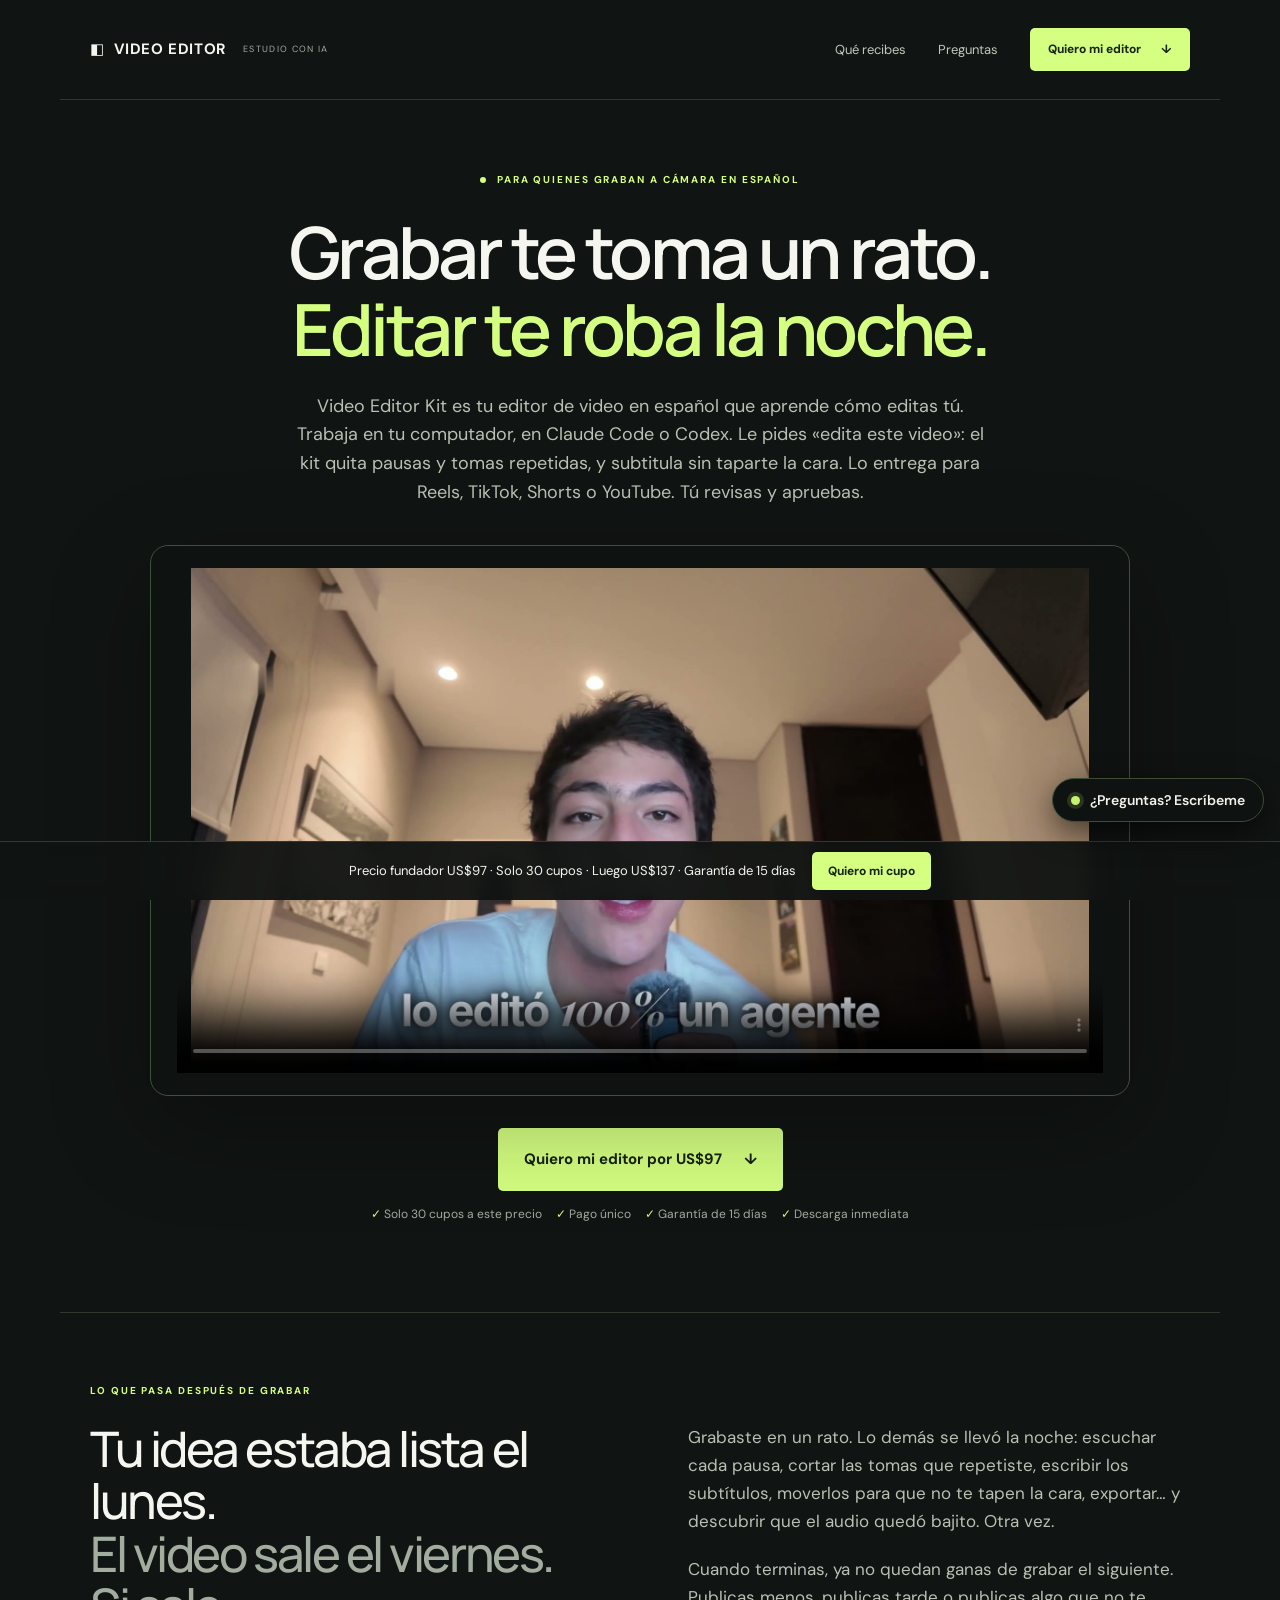
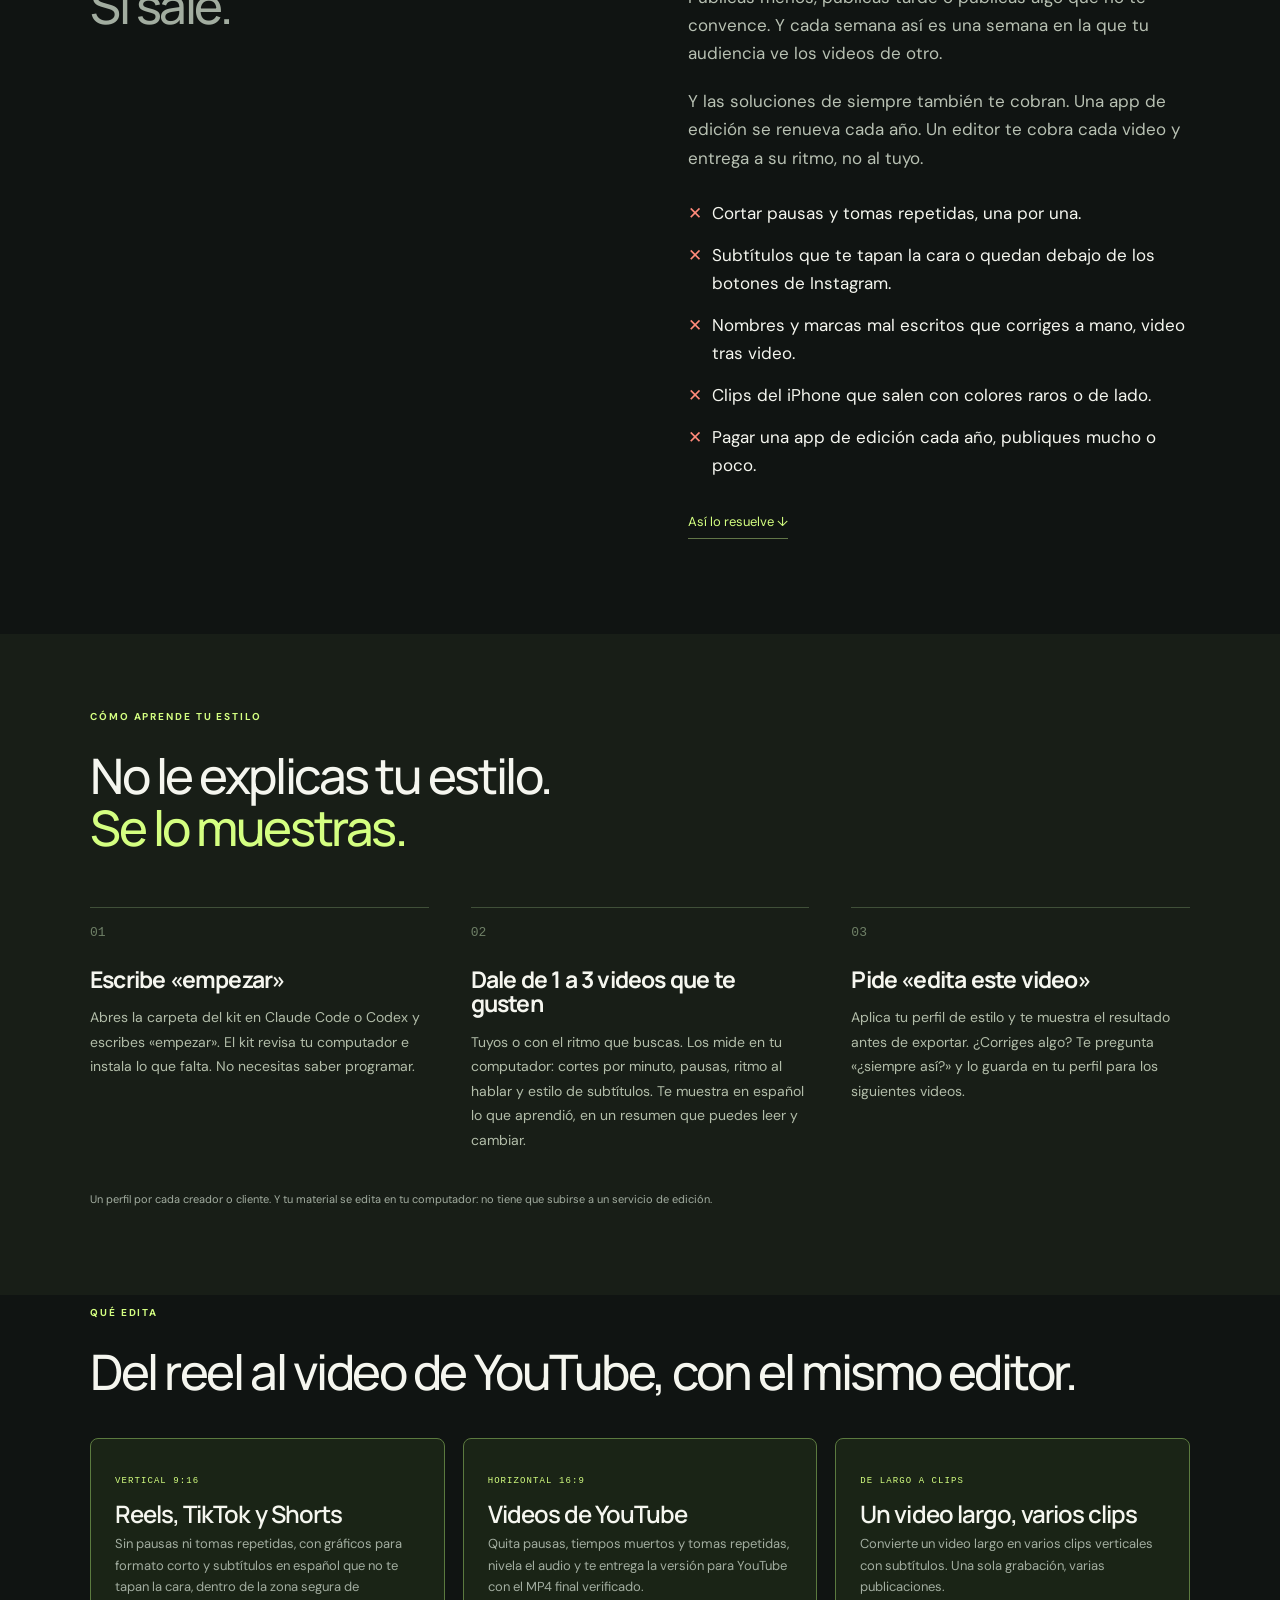
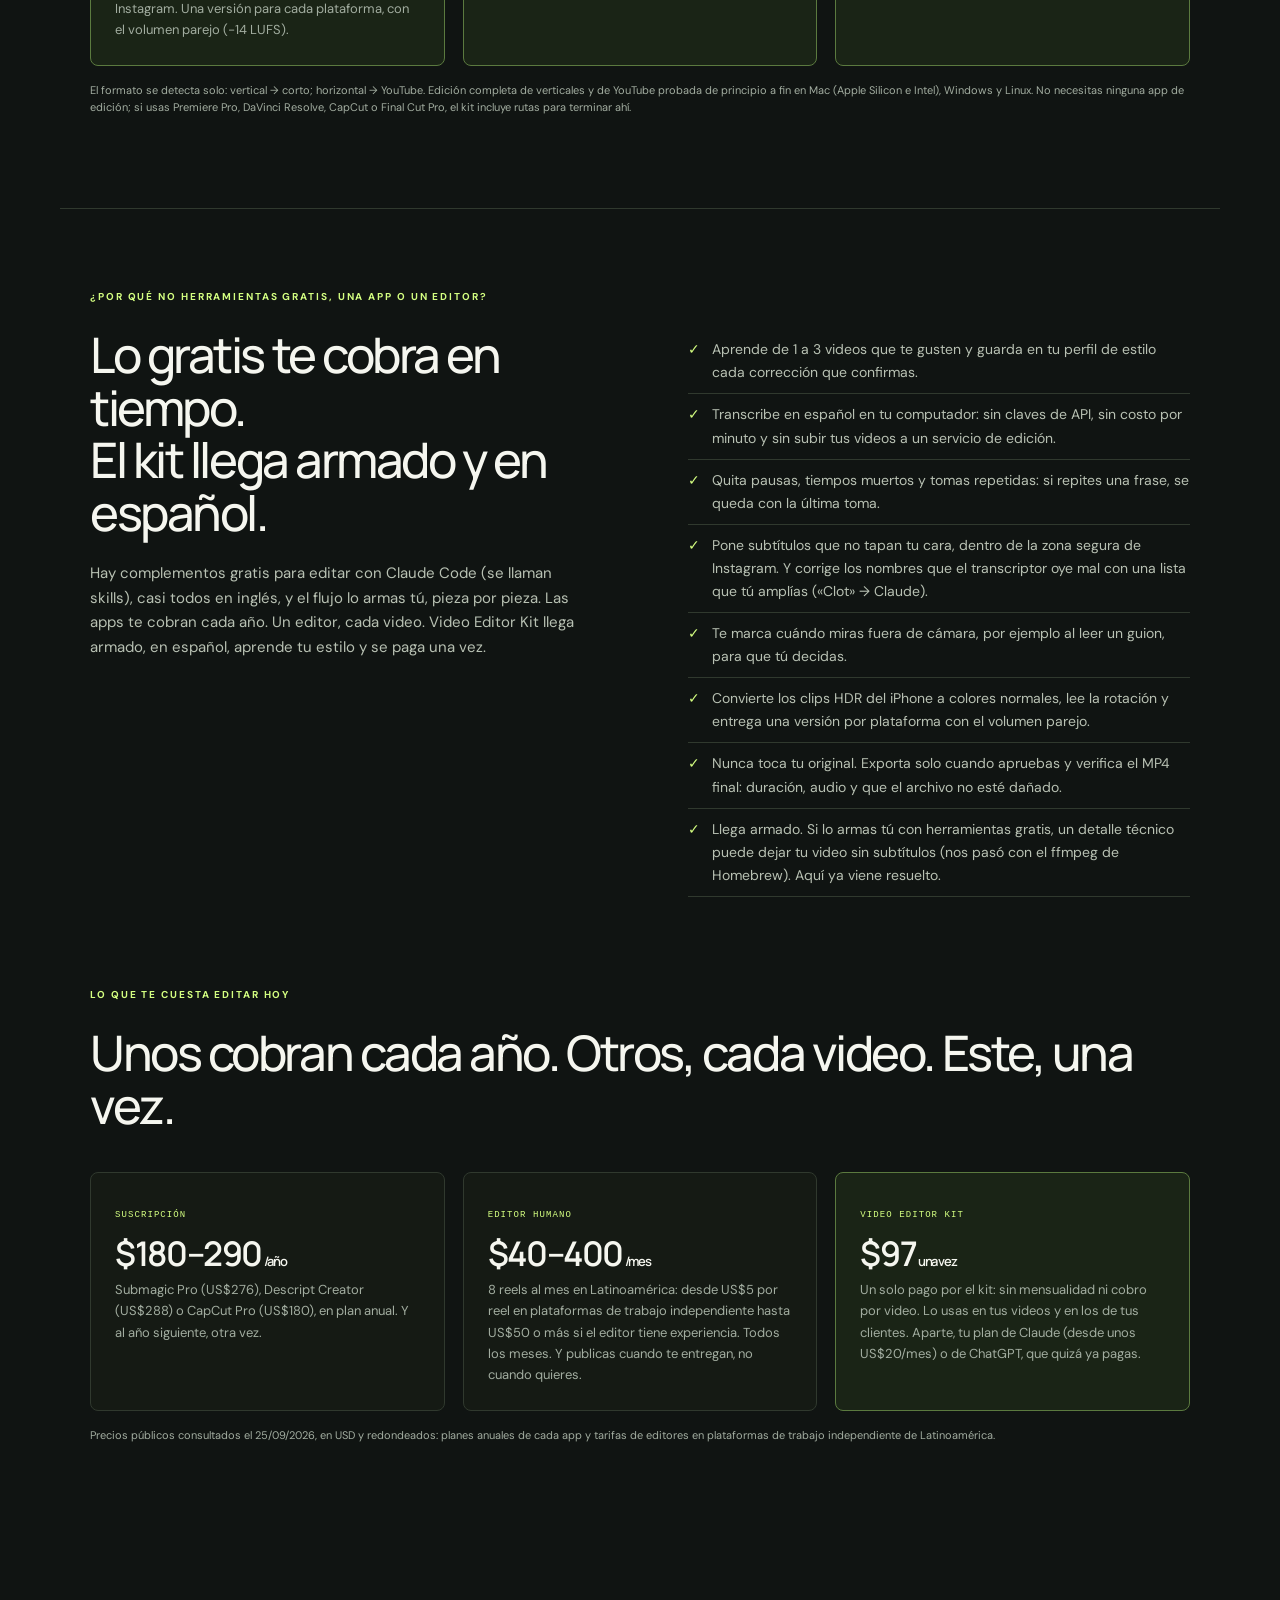
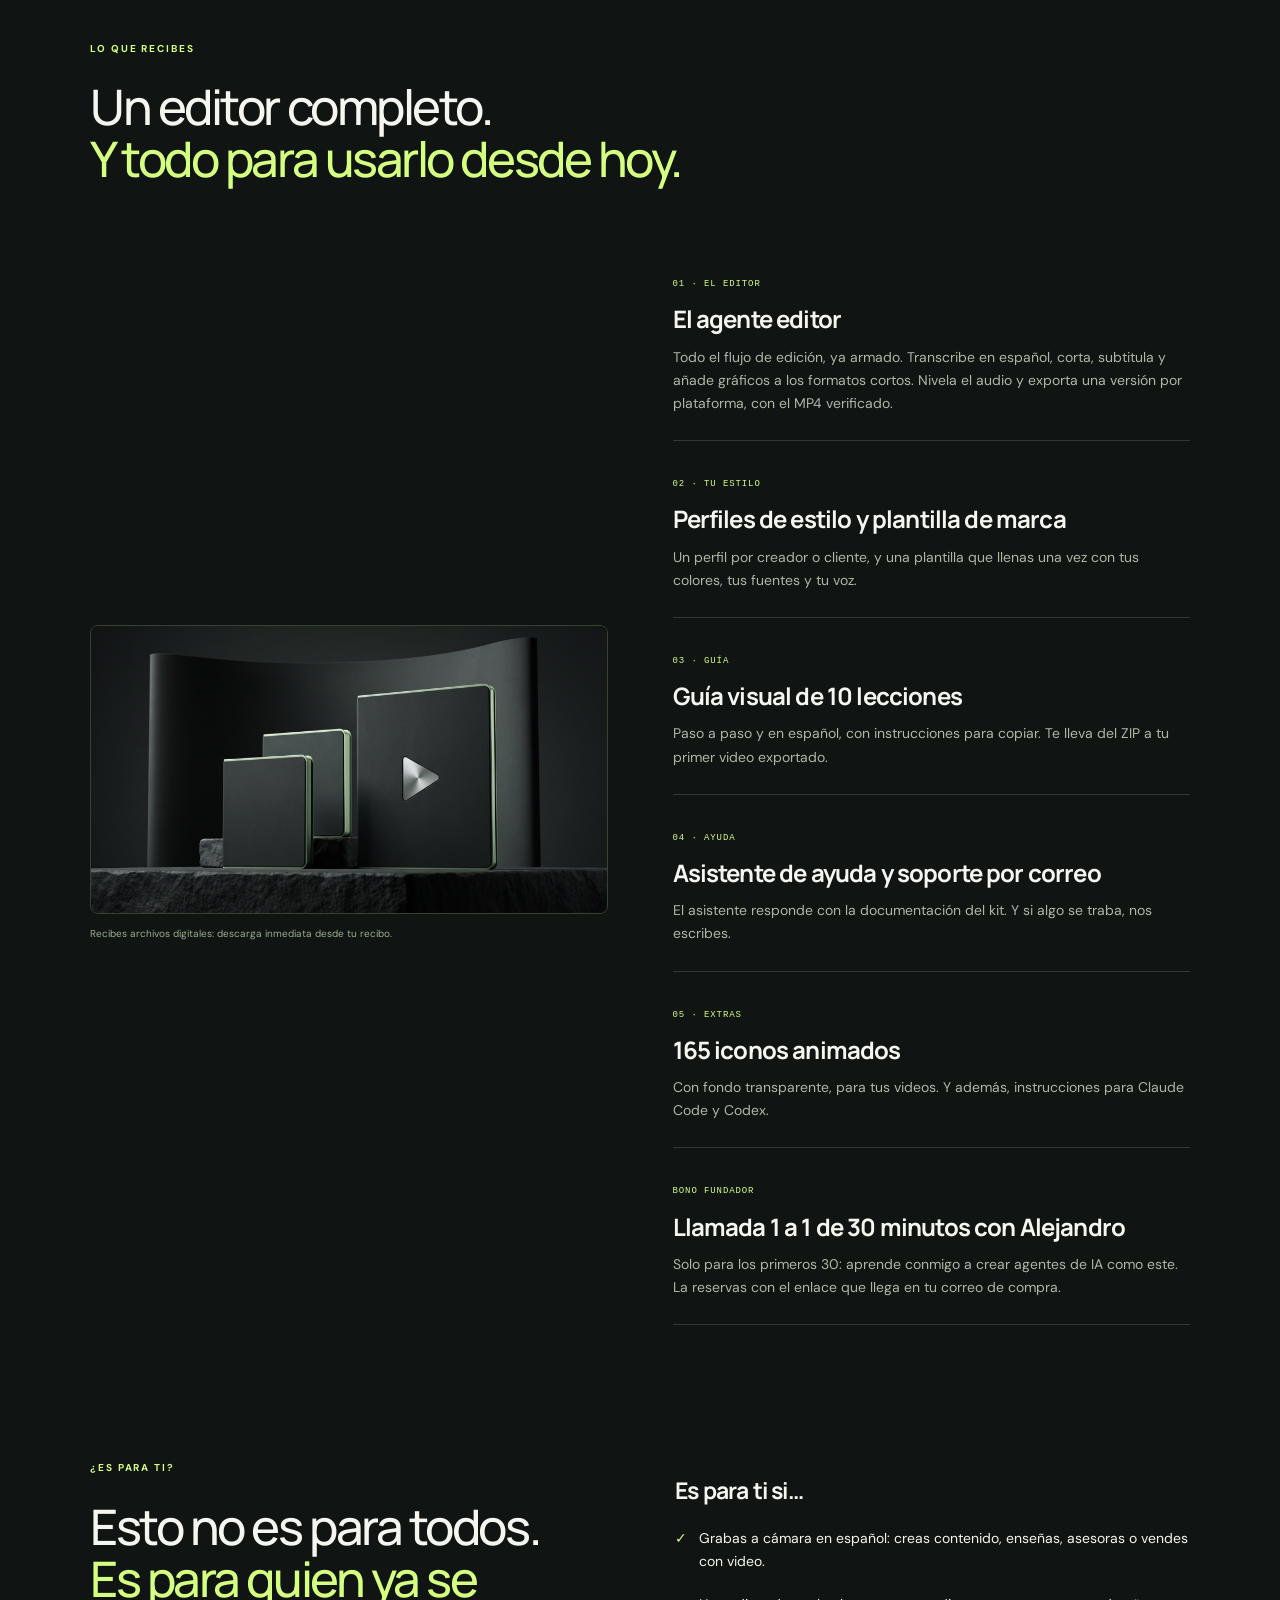
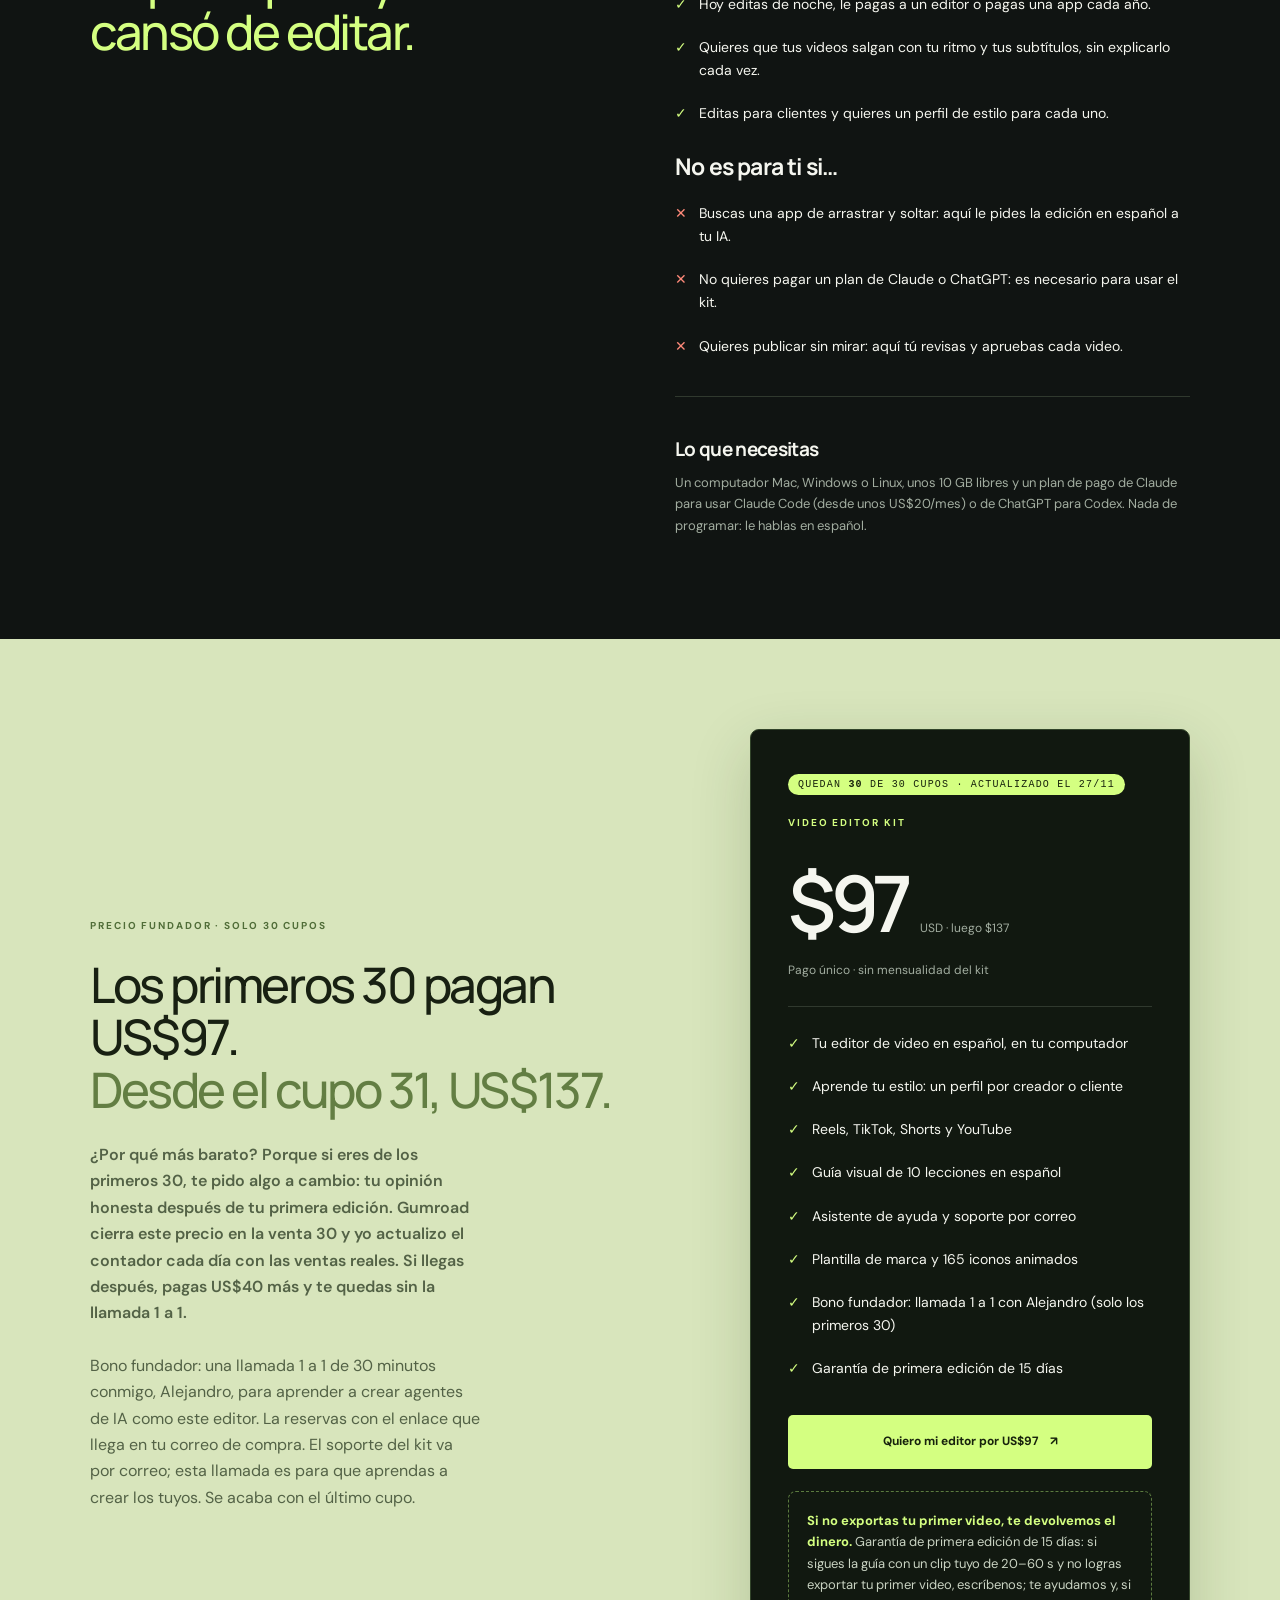
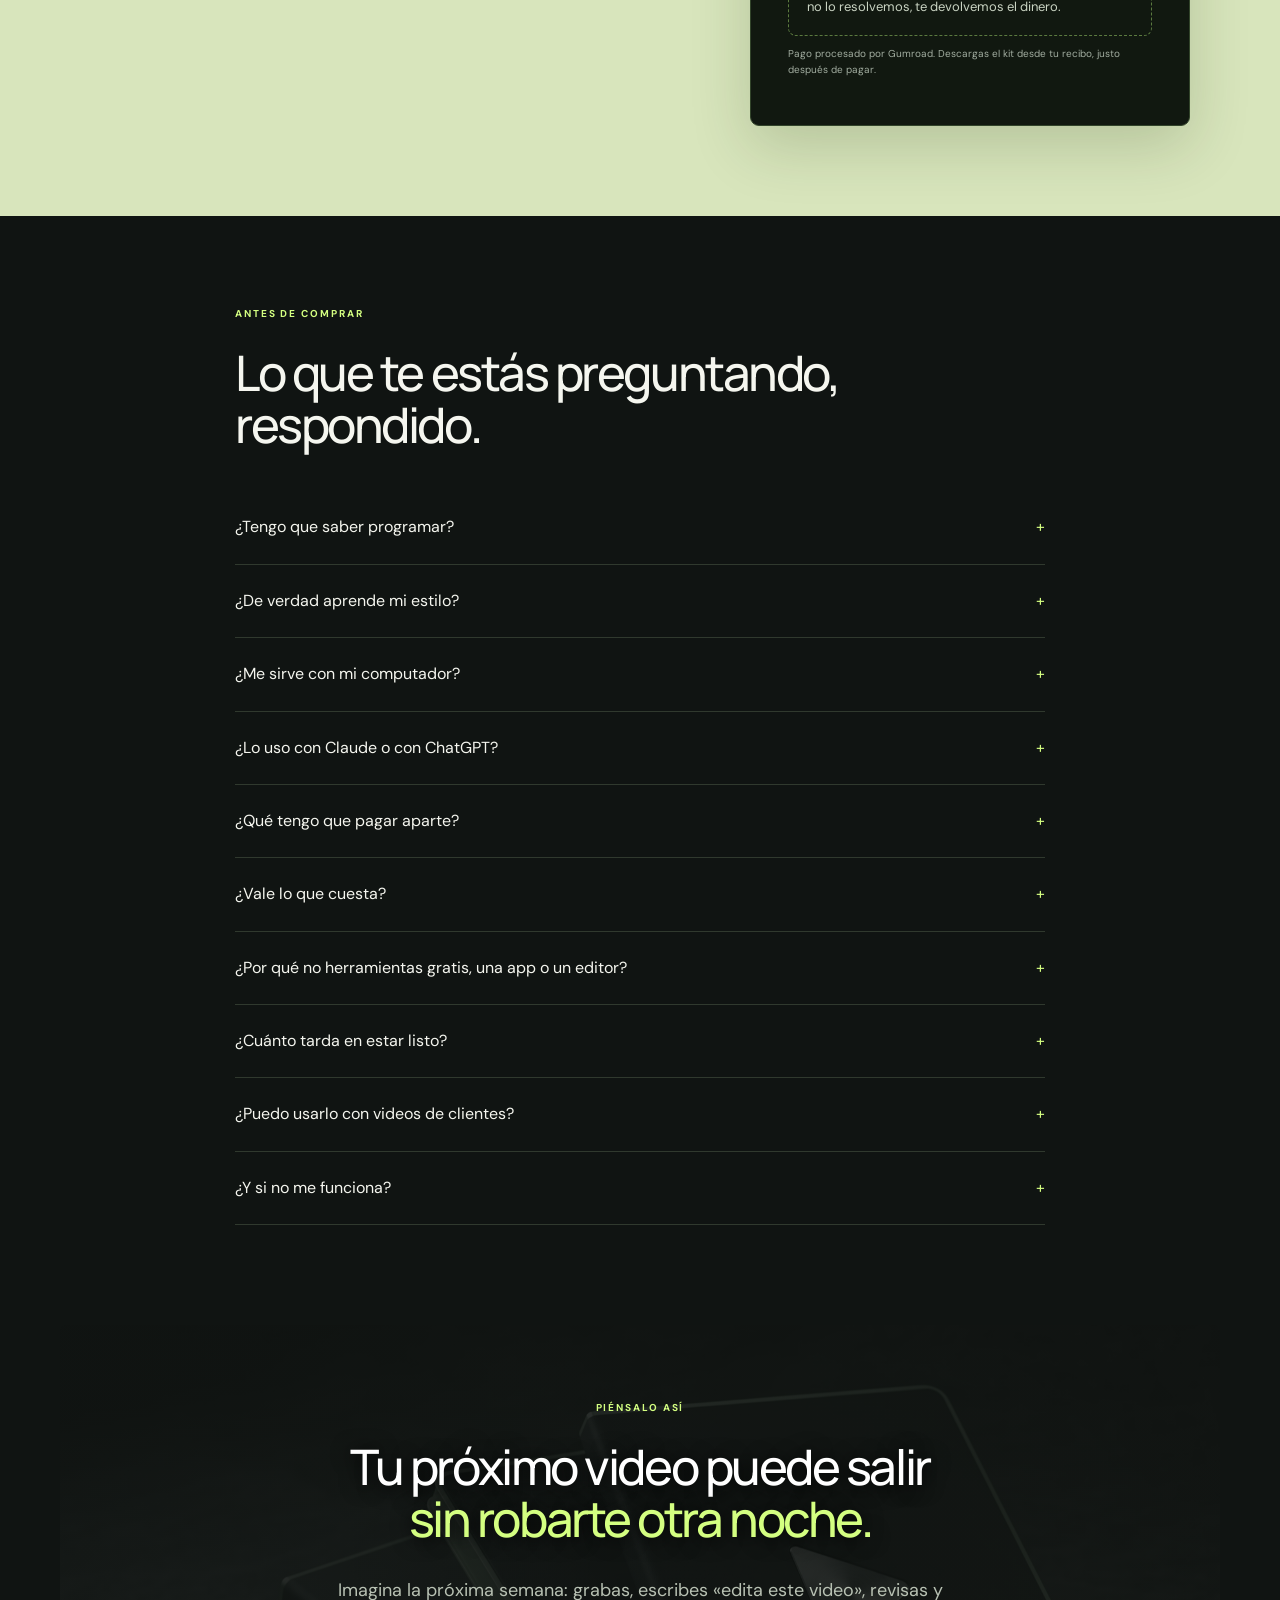
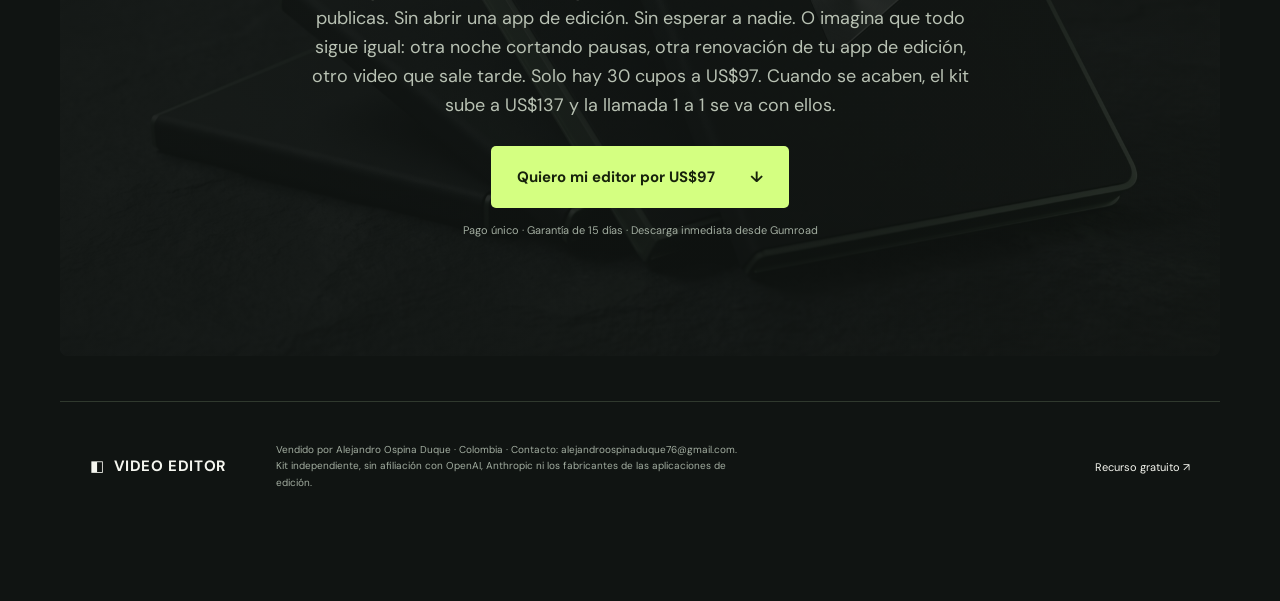
==== commit f71e61fe: "Update founder slot counter (daily, from Gumroad)" ====
--- a/index.html
+++ b/index.html
@@ -27,4 +27,4 @@
 @media (max-width:640px){.sticky-buy{font-size:12px;gap:10px;justify-content:space-between}.sticky-buy span{flex:1}body.has-sticky .vek-chat{bottom:74px}}
 </style></head><body class="has-sticky">
 <header class="nav wrap"><a class="brand" href="#">◧ <b>VIDEO EDITOR</b><span>ESTUDIO CON IA</span></a><a class="nav-link" href="#incluye">Qué recibes</a><a class="nav-link" href="#preguntas">Preguntas</a><a class="button small" href="#oferta">Quiero mi editor <span>↓</span></a></header>
-<main><section class="hero wrap"><p class="eyebrow"><i></i> PARA QUIENES GRABAN A CÁMARA EN ESPAÑOL</p><h1>Grabar te toma un rato.<br><em>Editar te roba la noche.</em></h1><p class="lead">Video Editor Kit es tu editor de video en español que aprende cómo editas tú. Trabaja en tu computador, en Claude Code o Codex. Le pides «edita este video»: el kit quita pausas y tomas repetidas, y subtitula sin taparte la cara. Lo entrega para Reels, TikTok, Shorts o YouTube. Tú revisas y apruebas.</p><video class="vsl" controls playsinline preload="metadata" poster="assets/vsl-poster.jpg" src="assets/vsl.mp4" style="width:100%;height:auto;border-radius:18px;background:#0E1210"></video><div class="hero-cta"><a class="button" href="#oferta">Quiero mi editor por US$97 <span>↓</span></a><p class="micro"><span>Solo 30 cupos a este precio</span><span>Pago único</span><span>Garantía de 15 días</span><span>Descarga inmediata</span></p></div></section><section class="tension wrap"><p class="eyebrow">LO QUE PASA DESPUÉS DE GRABAR</p><div class="split"><h2>Tu idea estaba lista el lunes.<br><span class="muted">El video sale el viernes. Si sale.</span></h2><div><p>Grabaste en un rato. Lo demás se llevó la noche: escuchar cada pausa, cortar las tomas que repetiste, escribir los subtítulos, moverlos para que no te tapen la cara, exportar… y descubrir que el audio quedó bajito. Otra vez.</p><p>Cuando terminas, ya no quedan ganas de grabar el siguiente. Publicas menos, publicas tarde o publicas algo que no te convence. Y cada semana así es una semana en la que tu audiencia ve los videos de otro.</p><p>Y las soluciones de siempre también te cobran. Una app de edición se renueva cada año. Un editor te cobra cada video y entrega a su ritmo, no al tuyo.</p><ul class="pains"><li>Cortar pausas y tomas repetidas, una por una.</li><li>Subtítulos que te tapan la cara o quedan debajo de los botones de Instagram.</li><li>Nombres y marcas mal escritos que corriges a mano, video tras video.</li><li>Clips del iPhone que salen con colores raros o de lado.</li><li>Pagar una app de edición cada año, publiques mucho o poco.</li></ul><a class="text-link" href="#estilo">Así lo resuelve <span>↓</span></a></div></div></section><section class="method" id="estilo"><div class="wrap"><p class="eyebrow">CÓMO APRENDE TU ESTILO</p><h2>No le explicas tu estilo.<br><em>Se lo muestras.</em></h2><div class="steps"><article><span class="num">01</span><h3>Escribe «empezar»</h3><p>Abres la carpeta del kit en Claude Code o Codex y escribes «empezar». El kit revisa tu computador e instala lo que falta. No necesitas saber programar.</p></article><article><span class="num">02</span><h3>Dale de 1 a 3 videos que te gusten</h3><p>Tuyos o con el ritmo que buscas. Los mide en tu computador: cortes por minuto, pausas, ritmo al hablar y estilo de subtítulos. Te muestra en español lo que aprendió, en un resumen que puedes leer y cambiar.</p></article><article><span class="num">03</span><h3>Pide «edita este video»</h3><p>Aplica tu perfil de estilo y te muestra el resultado antes de exportar. ¿Corriges algo? Te pregunta «¿siempre así?» y lo guarda en tu perfil para los siguientes videos.</p></article></div><p class="fine">Un perfil por cada creador o cliente. Y tu material se edita en tu computador: no tiene que subirse a un servicio de edición.</p></div></section><section class="cost wrap" id="formatos"><p class="eyebrow">QUÉ EDITA</p><h2>Del reel al video de YouTube, con el mismo editor.</h2><div class="cost-grid"><article class="us"><span>VERTICAL 9:16</span><b style="font-size:24px">Reels, TikTok y Shorts</b><p>Sin pausas ni tomas repetidas, con gráficos para formato corto y subtítulos en español que no te tapan la cara, dentro de la zona segura de Instagram. Una versión para cada plataforma, con el volumen parejo (−14 LUFS).</p></article><article class="us"><span>HORIZONTAL 16:9</span><b style="font-size:24px">Videos de YouTube</b><p>Quita pausas, tiempos muertos y tomas repetidas, nivela el audio y te entrega la versión para YouTube con el MP4 final verificado.</p></article><article class="us"><span>DE LARGO A CLIPS</span><b style="font-size:24px">Un video largo, varios clips</b><p>Convierte un video largo en varios clips verticales con subtítulos. Una sola grabación, varias publicaciones.</p></article></div><p class="fine" style="margin-top:16px">El formato se detecta solo: vertical → corto; horizontal → YouTube. Edición completa de verticales y de YouTube probada de principio a fin en Mac (Apple Silicon e Intel), Windows y Linux. No necesitas ninguna app de edición; si usas Premiere Pro, DaVinci Resolve, CapCut o Final Cut Pro, el kit incluye rutas para terminar ahí.</p></section><section class="why wrap" id="por-que"><p class="eyebrow">¿POR QUÉ NO HERRAMIENTAS GRATIS, UNA APP O UN EDITOR?</p><div class="split"><div><h2>Lo gratis te cobra en tiempo.<br>El kit llega armado y en español.</h2><p class="muted" style="margin-top:22px">Hay complementos gratis para editar con Claude Code (se llaman skills), casi todos en inglés, y el flujo lo armas tú, pieza por pieza. Las apps te cobran cada año. Un editor, cada video. Video Editor Kit llega armado, en español, aprende tu estilo y se paga una vez.</p></div><ul><li>Aprende de 1 a 3 videos que te gusten y guarda en tu perfil de estilo cada corrección que confirmas.</li><li>Transcribe en español en tu computador: sin claves de API, sin costo por minuto y sin subir tus videos a un servicio de edición.</li><li>Quita pausas, tiempos muertos y tomas repetidas: si repites una frase, se queda con la última toma.</li><li>Pone subtítulos que no tapan tu cara, dentro de la zona segura de Instagram. Y corrige los nombres que el transcriptor oye mal con una lista que tú amplías («Clot» → Claude).</li><li>Te marca cuándo miras fuera de cámara, por ejemplo al leer un guion, para que tú decidas.</li><li>Convierte los clips HDR del iPhone a colores normales, lee la rotación y entrega una versión por plataforma con el volumen parejo.</li><li>Nunca toca tu original. Exporta solo cuando apruebas y verifica el MP4 final: duración, audio y que el archivo no esté dañado.</li><li>Llega armado. Si lo armas tú con herramientas gratis, un detalle técnico puede dejar tu video sin subtítulos (nos pasó con el ffmpeg de Homebrew). Aquí ya viene resuelto.</li></ul></div></section><section class="cost wrap"><p class="eyebrow">LO QUE TE CUESTA EDITAR HOY</p><h2>Unos cobran cada año. Otros, cada video. Este, una vez.</h2><div class="cost-grid"><article><span>SUSCRIPCIÓN</span><b>$180–290<small style="font-size:13px">&nbsp;/año</small></b><p>Submagic Pro (US$276), Descript Creator (US$288) o CapCut Pro (US$180), en plan anual. Y al año siguiente, otra vez.</p></article><article><span>EDITOR HUMANO</span><b>$40–400<small style="font-size:13px">&nbsp;/mes</small></b><p>8 reels al mes en Latinoamérica: desde US$5 por reel en plataformas de trabajo independiente hasta US$50 o más si el editor tiene experiencia. Todos los meses. Y publicas cuando te entregan, no cuando quieres.</p></article><article class="us"><span>VIDEO EDITOR KIT</span><b>$97<small style="font-size:13px">&nbsp;una vez</small></b><p>Un solo pago por el kit: sin mensualidad ni cobro por video. Lo usas en tus videos y en los de tus clientes. Aparte, tu plan de Claude (desde unos US$20/mes) o de ChatGPT, que quizá ya pagas.</p></article></div><p class="fine" style="margin-top:16px">Precios públicos consultados el 25/09/2026, en USD y redondeados: planes anuales de cada app y tarifas de editores en plataformas de trabajo independiente de Latinoamérica.</p></section><section class="included wrap" id="incluye"><p class="eyebrow">LO QUE RECIBES</p><h2>Un editor completo.<br><em>Y todo para usarlo desde hoy.</em></h2><div class="deliverable"><figure class="product-visual"><img src="assets/higgsfield-kit.jpg" alt="Las piezas de Video Editor Kit" width="1800" height="1005" loading="lazy"><figcaption>Recibes archivos digitales: descarga inmediata desde tu recibo.</figcaption></figure><div class="stack"><article><span>01 · EL EDITOR</span><h3>El agente editor</h3><p>Todo el flujo de edición, ya armado. Transcribe en español, corta, subtitula y añade gráficos a los formatos cortos. Nivela el audio y exporta una versión por plataforma, con el MP4 verificado.</p></article><article><span>02 · TU ESTILO</span><h3>Perfiles de estilo y plantilla de marca</h3><p>Un perfil por creador o cliente, y una plantilla que llenas una vez con tus colores, tus fuentes y tu voz.</p></article><article><span>03 · GUÍA</span><h3>Guía visual de 10 lecciones</h3><p>Paso a paso y en español, con instrucciones para copiar. Te lleva del ZIP a tu primer video exportado.</p></article><article><span>04 · AYUDA</span><h3>Asistente de ayuda y soporte por correo</h3><p>El asistente responde con la documentación del kit. Y si algo se traba, nos escribes.</p></article><article><span>05 · EXTRAS</span><h3>165 iconos animados</h3><p>Con fondo transparente, para tus videos. Y además, instrucciones para Claude Code y Codex.</p></article><article><span>BONO FUNDADOR</span><h3>Llamada 1 a 1 de 30 minutos con Alejandro</h3><p>Solo para los primeros 30: aprende conmigo a crear agentes de IA como este. La reservas con el enlace que llega en tu correo de compra.</p></article></div></div></section><section class="fit wrap"><div><p class="eyebrow">¿ES PARA TI?</p><h2>Esto no es para todos.<br><em>Es para quien ya se cansó de editar.</em></h2></div><div><h3>Es para ti si…</h3><ul class="checks"><li>Grabas a cámara en español: creas contenido, enseñas, asesoras o vendes con video.</li><li>Hoy editas de noche, le pagas a un editor o pagas una app cada año.</li><li>Quieres que tus videos salgan con tu ritmo y tus subtítulos, sin explicarlo cada vez.</li><li>Editas para clientes y quieres un perfil de estilo para cada uno.</li></ul><h3>No es para ti si…</h3><ul class="checks no"><li>Buscas una app de arrastrar y soltar: aquí le pides la edición en español a tu IA.</li><li>No quieres pagar un plan de Claude o ChatGPT: es necesario para usar el kit.</li><li>Quieres publicar sin mirar: aquí tú revisas y apruebas cada video.</li></ul><div class="requirements"><h3>Lo que necesitas</h3><p>Un computador Mac, Windows o Linux, unos 10 GB libres y un plan de pago de Claude para usar Claude Code (desde unos US$20/mes) o de ChatGPT para Codex. Nada de programar: le hablas en español.</p></div></div></section><section class="offer-section" id="oferta"><div class="wrap offer-grid"><div><p class="eyebrow">PRECIO FUNDADOR · SOLO 30 CUPOS</p><h2>Los primeros 30 pagan US$97.<br><em>Desde el cupo 31, US$137.</em></h2><p class="offer-copy urgent">¿Por qué más barato? Porque si eres de los primeros 30, te pido algo a cambio: tu opinión honesta después de tu primera edición. Gumroad cierra este precio en la venta 30 y yo actualizo el contador cada día con las ventas reales. Si llegas después, pagas US$40 más y te quedas sin la llamada 1 a 1.</p><p class="offer-copy bono">Bono fundador: una llamada 1 a 1 de 30 minutos conmigo, Alejandro, para aprender a crear agentes de IA como este editor. La reservas con el enlace que llega en tu correo de compra. El soporte del kit va por correo; esta llamada es para que aprendas a crear los tuyos. Se acaba con el último cupo.</p></div><div class="price-card"><span class="founder">QUEDAN <b data-cupos>30</b> DE 30 CUPOS · ACTUALIZADO EL <span data-cupos-fecha>26/11</span></span><span class="eyebrow" style="display:block;margin-top:14px">VIDEO EDITOR KIT</span><div class="price">$97<span>USD · luego $137</span></div><p>Pago único · sin mensualidad del kit</p><ul class="checks"><li>Tu editor de video en español, en tu computador</li><li>Aprende tu estilo: un perfil por creador o cliente</li><li>Reels, TikTok, Shorts y YouTube</li><li>Guía visual de 10 lecciones en español</li><li>Asistente de ayuda y soporte por correo</li><li>Plantilla de marca y 165 iconos animados</li><li>Bono fundador: llamada 1 a 1 con Alejandro (solo los primeros 30)</li><li>Garantía de primera edición de 15 días</li></ul><a class="button full" href="https://gumroad.com/checkout?product=bkxlfg&amp;quantity=1">Quiero mi editor por US$97 <span>↗</span></a><div class="guarantee"><b>Si no exportas tu primer video, te devolvemos el dinero.</b> Garantía de primera edición de 15 días: si sigues la guía con un clip tuyo de 20–60 s y no logras exportar tu primer video, escríbenos; te ayudamos y, si no lo resolvemos, te devolvemos el dinero.</div><p class="fine">Pago procesado por Gumroad. Descargas el kit desde tu recibo, justo después de pagar.</p></div></div></section><section class="faq wrap" id="preguntas"><p class="eyebrow">ANTES DE COMPRAR</p><h2>Lo que te estás preguntando, respondido.</h2><details><summary>¿Tengo que saber programar?</summary><p>No. Abres la carpeta del kit en Claude Code o Codex, escribes «empezar» y desde ahí le hablas en español, como le hablarías a tu editor: «edita este video». El kit revisa tu computador e instala lo que falte, y la guía visual te lleva paso a paso con instrucciones para copiar y pegar.</p></details><details><summary>¿De verdad aprende mi estilo?</summary><p>Sí. No le describes tu estilo: le das de 1 a 3 videos que te gusten y mide sus cortes por minuto, sus pausas, el ritmo al hablar y los subtítulos. Te lo resume en español para que lo leas y lo ajustes. Y cada vez que corriges algo y confirmas «siempre así», lo recuerda.</p></details><details><summary>¿Me sirve con mi computador?</summary><p>La edición completa de videos verticales y de YouTube está probada de principio a fin en Mac (Apple Silicon e Intel), Windows y Linux. Necesitas unos 10 GB libres. Al escribir «empezar», el kit revisa tu equipo e instala lo que falte. ¿Grabas con iPhone? El kit convierte el HDR a colores normales y lee la rotación. Y si no logras exportar tu primer video, te cubre la garantía de primera edición de 15 días.</p></details><details><summary>¿Lo uso con Claude o con ChatGPT?</summary><p>Con Claude, lo usas en Claude Code (plan de pago de Claude, desde unos US$20/mes). Con ChatGPT, en Codex (plan de pago de ChatGPT). No es el chat del navegador: abres la carpeta del kit en tu computador y le pides la edición en español. Codex: adaptación incluida; la prueba completa está en curso.</p></details><details><summary>¿Qué tengo que pagar aparte?</summary><p>Solo tu plan de Claude (desde unos US$20/mes) o de ChatGPT, si no lo tienes ya. La transcripción corre en tu computador con WhisperX: sin claves de API ni cobro por minuto. No necesitas ninguna app de edición; si ya usas Premiere Pro, DaVinci Resolve, CapCut o Final Cut Pro, el kit incluye rutas para terminar ahí.</p></details><details><summary>¿Vale lo que cuesta?</summary><p>Haz la cuenta. Un año de Submagic Pro, Descript Creator o CapCut Pro cuesta entre US$180 y US$290. Un editor en Latinoamérica cobra de US$5 a US$50 o más por reel, todos los meses. El kit se paga una vez y lo usas en todos tus videos, sin cobro por video ni por minuto; solo necesitas tu plan de Claude o ChatGPT, que quizá ya pagas. Y cada corrección que confirmas queda guardada en tu perfil.</p></details><details><summary>¿Por qué no herramientas gratis, una app o un editor?</summary><p>Los complementos gratis (skills) existen, casi todos en inglés, y el flujo lo armas tú: instalar, conectar, probar y arreglar lo que falla. Una app se paga cada año y un editor cobra cada video. El kit llega armado, en español, trabaja en tu computador y aprende cómo editas tú, con un solo pago.</p></details><details><summary>¿Cuánto tarda en estar listo?</summary><p>Lo descargas apenas pagas. Instalarlo son 3 pasos: descargas el ZIP desde tu recibo, lo descomprimes y abres la carpeta video-editor en Claude Code o Codex para escribir «empezar». El kit revisa tu computador e instala lo que falte. La primera edición descarga una sola vez unos 4,3 GB de modelos; las siguientes reutilizan lo descargado.</p></details><details><summary>¿Puedo usarlo con videos de clientes?</summary><p>Sí. Puedes editar material tuyo o de tus clientes y guardar un perfil de estilo para cada uno. Así cada cliente conserva su ritmo y sus subtítulos sin que tengas que explicarlo de nuevo en cada video.</p></details><details><summary>¿Y si no me funciona?</summary><p>Te cubre la garantía de primera edición de 15 días: si sigues la guía con un clip tuyo de 20–60 s y no logras exportar tu primer video, escríbenos; te ayudamos y, si no lo resolvemos, te devolvemos el dinero. Además tienes el asistente de ayuda y soporte por correo.</p></details></section><section class="last wrap"><img class="closing-art" src="assets/higgsfield-detail.jpg" alt="" width="1800" height="1005" loading="lazy"><p class="eyebrow">PIÉNSALO ASÍ</p><h2>Tu próximo video puede salir<br><em>sin robarte otra noche.</em></h2><p class="lead">Imagina la próxima semana: grabas, escribes «edita este video», revisas y publicas. Sin abrir una app de edición. Sin esperar a nadie. O imagina que todo sigue igual: otra noche cortando pausas, otra renovación de tu app de edición, otro video que sale tarde. Solo hay 30 cupos a US$97. Cuando se acaben, el kit sube a US$137 y la llamada 1 a 1 se va con ellos.</p><a class="button" href="#oferta">Quiero mi editor por US$97 <span>↓</span></a><p class="fine">Pago único · Garantía de 15 días · Descarga inmediata desde Gumroad</p></section></main><footer class="wrap"><a class="brand" href="#">◧ <b>VIDEO EDITOR</b></a><p>Vendido por Alejandro Ospina Duque · Colombia · Contacto: alejandroospinaduque76@gmail.com. Kit independiente, sin afiliación con OpenAI, Anthropic ni los fabricantes de las aplicaciones de edición.</p><a href="readiness.html">Recurso gratuito ↗</a></footer><script>(function(){var c='';try{var q=new URLSearchParams(location.search);c=q.get('utm_campaign')||q.get('utm_source')||'';if(c){sessionStorage.setItem('ve_canal',c)}else{c=sessionStorage.getItem('ve_canal')||''}}catch(e){}c=(c||'directo').toLowerCase().replace(/_/g,'-').replace(/[^a-z0-9-]/g,'').slice(0,30)||'directo';document.querySelectorAll('[data-goatcounter-click]').forEach(function(a){a.setAttribute('data-goatcounter-click',a.getAttribute('data-goatcounter-click')+'/'+c);})})();</script><link rel="stylesheet" href="assets/asistente.css"><script>window.VEK_LINK_COMPRA="https://gumroad.com/checkout?product=bkxlfg&quantity=1";window.VEK_CORREO="alejandroospinaduque76@gmail.com";window.VEK_CHAT_ENDPOINT=null;</script><script src="assets/asistente.js" defer></script><div class="sticky-buy"><span>Precio fundador US$97 · Solo 30 cupos · Luego US$137 · Garantía de 15 días</span><a class="button small" href="#oferta">Quiero mi cupo</a></div></body></html>+<main><section class="hero wrap"><p class="eyebrow"><i></i> PARA QUIENES GRABAN A CÁMARA EN ESPAÑOL</p><h1>Grabar te toma un rato.<br><em>Editar te roba la noche.</em></h1><p class="lead">Video Editor Kit es tu editor de video en español que aprende cómo editas tú. Trabaja en tu computador, en Claude Code o Codex. Le pides «edita este video»: el kit quita pausas y tomas repetidas, y subtitula sin taparte la cara. Lo entrega para Reels, TikTok, Shorts o YouTube. Tú revisas y apruebas.</p><video class="vsl" controls playsinline preload="metadata" poster="assets/vsl-poster.jpg" src="assets/vsl.mp4" style="width:100%;height:auto;border-radius:18px;background:#0E1210"></video><div class="hero-cta"><a class="button" href="#oferta">Quiero mi editor por US$97 <span>↓</span></a><p class="micro"><span>Solo 30 cupos a este precio</span><span>Pago único</span><span>Garantía de 15 días</span><span>Descarga inmediata</span></p></div></section><section class="tension wrap"><p class="eyebrow">LO QUE PASA DESPUÉS DE GRABAR</p><div class="split"><h2>Tu idea estaba lista el lunes.<br><span class="muted">El video sale el viernes. Si sale.</span></h2><div><p>Grabaste en un rato. Lo demás se llevó la noche: escuchar cada pausa, cortar las tomas que repetiste, escribir los subtítulos, moverlos para que no te tapen la cara, exportar… y descubrir que el audio quedó bajito. Otra vez.</p><p>Cuando terminas, ya no quedan ganas de grabar el siguiente. Publicas menos, publicas tarde o publicas algo que no te convence. Y cada semana así es una semana en la que tu audiencia ve los videos de otro.</p><p>Y las soluciones de siempre también te cobran. Una app de edición se renueva cada año. Un editor te cobra cada video y entrega a su ritmo, no al tuyo.</p><ul class="pains"><li>Cortar pausas y tomas repetidas, una por una.</li><li>Subtítulos que te tapan la cara o quedan debajo de los botones de Instagram.</li><li>Nombres y marcas mal escritos que corriges a mano, video tras video.</li><li>Clips del iPhone que salen con colores raros o de lado.</li><li>Pagar una app de edición cada año, publiques mucho o poco.</li></ul><a class="text-link" href="#estilo">Así lo resuelve <span>↓</span></a></div></div></section><section class="method" id="estilo"><div class="wrap"><p class="eyebrow">CÓMO APRENDE TU ESTILO</p><h2>No le explicas tu estilo.<br><em>Se lo muestras.</em></h2><div class="steps"><article><span class="num">01</span><h3>Escribe «empezar»</h3><p>Abres la carpeta del kit en Claude Code o Codex y escribes «empezar». El kit revisa tu computador e instala lo que falta. No necesitas saber programar.</p></article><article><span class="num">02</span><h3>Dale de 1 a 3 videos que te gusten</h3><p>Tuyos o con el ritmo que buscas. Los mide en tu computador: cortes por minuto, pausas, ritmo al hablar y estilo de subtítulos. Te muestra en español lo que aprendió, en un resumen que puedes leer y cambiar.</p></article><article><span class="num">03</span><h3>Pide «edita este video»</h3><p>Aplica tu perfil de estilo y te muestra el resultado antes de exportar. ¿Corriges algo? Te pregunta «¿siempre así?» y lo guarda en tu perfil para los siguientes videos.</p></article></div><p class="fine">Un perfil por cada creador o cliente. Y tu material se edita en tu computador: no tiene que subirse a un servicio de edición.</p></div></section><section class="cost wrap" id="formatos"><p class="eyebrow">QUÉ EDITA</p><h2>Del reel al video de YouTube, con el mismo editor.</h2><div class="cost-grid"><article class="us"><span>VERTICAL 9:16</span><b style="font-size:24px">Reels, TikTok y Shorts</b><p>Sin pausas ni tomas repetidas, con gráficos para formato corto y subtítulos en español que no te tapan la cara, dentro de la zona segura de Instagram. Una versión para cada plataforma, con el volumen parejo (−14 LUFS).</p></article><article class="us"><span>HORIZONTAL 16:9</span><b style="font-size:24px">Videos de YouTube</b><p>Quita pausas, tiempos muertos y tomas repetidas, nivela el audio y te entrega la versión para YouTube con el MP4 final verificado.</p></article><article class="us"><span>DE LARGO A CLIPS</span><b style="font-size:24px">Un video largo, varios clips</b><p>Convierte un video largo en varios clips verticales con subtítulos. Una sola grabación, varias publicaciones.</p></article></div><p class="fine" style="margin-top:16px">El formato se detecta solo: vertical → corto; horizontal → YouTube. Edición completa de verticales y de YouTube probada de principio a fin en Mac (Apple Silicon e Intel), Windows y Linux. No necesitas ninguna app de edición; si usas Premiere Pro, DaVinci Resolve, CapCut o Final Cut Pro, el kit incluye rutas para terminar ahí.</p></section><section class="why wrap" id="por-que"><p class="eyebrow">¿POR QUÉ NO HERRAMIENTAS GRATIS, UNA APP O UN EDITOR?</p><div class="split"><div><h2>Lo gratis te cobra en tiempo.<br>El kit llega armado y en español.</h2><p class="muted" style="margin-top:22px">Hay complementos gratis para editar con Claude Code (se llaman skills), casi todos en inglés, y el flujo lo armas tú, pieza por pieza. Las apps te cobran cada año. Un editor, cada video. Video Editor Kit llega armado, en español, aprende tu estilo y se paga una vez.</p></div><ul><li>Aprende de 1 a 3 videos que te gusten y guarda en tu perfil de estilo cada corrección que confirmas.</li><li>Transcribe en español en tu computador: sin claves de API, sin costo por minuto y sin subir tus videos a un servicio de edición.</li><li>Quita pausas, tiempos muertos y tomas repetidas: si repites una frase, se queda con la última toma.</li><li>Pone subtítulos que no tapan tu cara, dentro de la zona segura de Instagram. Y corrige los nombres que el transcriptor oye mal con una lista que tú amplías («Clot» → Claude).</li><li>Te marca cuándo miras fuera de cámara, por ejemplo al leer un guion, para que tú decidas.</li><li>Convierte los clips HDR del iPhone a colores normales, lee la rotación y entrega una versión por plataforma con el volumen parejo.</li><li>Nunca toca tu original. Exporta solo cuando apruebas y verifica el MP4 final: duración, audio y que el archivo no esté dañado.</li><li>Llega armado. Si lo armas tú con herramientas gratis, un detalle técnico puede dejar tu video sin subtítulos (nos pasó con el ffmpeg de Homebrew). Aquí ya viene resuelto.</li></ul></div></section><section class="cost wrap"><p class="eyebrow">LO QUE TE CUESTA EDITAR HOY</p><h2>Unos cobran cada año. Otros, cada video. Este, una vez.</h2><div class="cost-grid"><article><span>SUSCRIPCIÓN</span><b>$180–290<small style="font-size:13px">&nbsp;/año</small></b><p>Submagic Pro (US$276), Descript Creator (US$288) o CapCut Pro (US$180), en plan anual. Y al año siguiente, otra vez.</p></article><article><span>EDITOR HUMANO</span><b>$40–400<small style="font-size:13px">&nbsp;/mes</small></b><p>8 reels al mes en Latinoamérica: desde US$5 por reel en plataformas de trabajo independiente hasta US$50 o más si el editor tiene experiencia. Todos los meses. Y publicas cuando te entregan, no cuando quieres.</p></article><article class="us"><span>VIDEO EDITOR KIT</span><b>$97<small style="font-size:13px">&nbsp;una vez</small></b><p>Un solo pago por el kit: sin mensualidad ni cobro por video. Lo usas en tus videos y en los de tus clientes. Aparte, tu plan de Claude (desde unos US$20/mes) o de ChatGPT, que quizá ya pagas.</p></article></div><p class="fine" style="margin-top:16px">Precios públicos consultados el 25/09/2026, en USD y redondeados: planes anuales de cada app y tarifas de editores en plataformas de trabajo independiente de Latinoamérica.</p></section><section class="included wrap" id="incluye"><p class="eyebrow">LO QUE RECIBES</p><h2>Un editor completo.<br><em>Y todo para usarlo desde hoy.</em></h2><div class="deliverable"><figure class="product-visual"><img src="assets/higgsfield-kit.jpg" alt="Las piezas de Video Editor Kit" width="1800" height="1005" loading="lazy"><figcaption>Recibes archivos digitales: descarga inmediata desde tu recibo.</figcaption></figure><div class="stack"><article><span>01 · EL EDITOR</span><h3>El agente editor</h3><p>Todo el flujo de edición, ya armado. Transcribe en español, corta, subtitula y añade gráficos a los formatos cortos. Nivela el audio y exporta una versión por plataforma, con el MP4 verificado.</p></article><article><span>02 · TU ESTILO</span><h3>Perfiles de estilo y plantilla de marca</h3><p>Un perfil por creador o cliente, y una plantilla que llenas una vez con tus colores, tus fuentes y tu voz.</p></article><article><span>03 · GUÍA</span><h3>Guía visual de 10 lecciones</h3><p>Paso a paso y en español, con instrucciones para copiar. Te lleva del ZIP a tu primer video exportado.</p></article><article><span>04 · AYUDA</span><h3>Asistente de ayuda y soporte por correo</h3><p>El asistente responde con la documentación del kit. Y si algo se traba, nos escribes.</p></article><article><span>05 · EXTRAS</span><h3>165 iconos animados</h3><p>Con fondo transparente, para tus videos. Y además, instrucciones para Claude Code y Codex.</p></article><article><span>BONO FUNDADOR</span><h3>Llamada 1 a 1 de 30 minutos con Alejandro</h3><p>Solo para los primeros 30: aprende conmigo a crear agentes de IA como este. La reservas con el enlace que llega en tu correo de compra.</p></article></div></div></section><section class="fit wrap"><div><p class="eyebrow">¿ES PARA TI?</p><h2>Esto no es para todos.<br><em>Es para quien ya se cansó de editar.</em></h2></div><div><h3>Es para ti si…</h3><ul class="checks"><li>Grabas a cámara en español: creas contenido, enseñas, asesoras o vendes con video.</li><li>Hoy editas de noche, le pagas a un editor o pagas una app cada año.</li><li>Quieres que tus videos salgan con tu ritmo y tus subtítulos, sin explicarlo cada vez.</li><li>Editas para clientes y quieres un perfil de estilo para cada uno.</li></ul><h3>No es para ti si…</h3><ul class="checks no"><li>Buscas una app de arrastrar y soltar: aquí le pides la edición en español a tu IA.</li><li>No quieres pagar un plan de Claude o ChatGPT: es necesario para usar el kit.</li><li>Quieres publicar sin mirar: aquí tú revisas y apruebas cada video.</li></ul><div class="requirements"><h3>Lo que necesitas</h3><p>Un computador Mac, Windows o Linux, unos 10 GB libres y un plan de pago de Claude para usar Claude Code (desde unos US$20/mes) o de ChatGPT para Codex. Nada de programar: le hablas en español.</p></div></div></section><section class="offer-section" id="oferta"><div class="wrap offer-grid"><div><p class="eyebrow">PRECIO FUNDADOR · SOLO 30 CUPOS</p><h2>Los primeros 30 pagan US$97.<br><em>Desde el cupo 31, US$137.</em></h2><p class="offer-copy urgent">¿Por qué más barato? Porque si eres de los primeros 30, te pido algo a cambio: tu opinión honesta después de tu primera edición. Gumroad cierra este precio en la venta 30 y yo actualizo el contador cada día con las ventas reales. Si llegas después, pagas US$40 más y te quedas sin la llamada 1 a 1.</p><p class="offer-copy bono">Bono fundador: una llamada 1 a 1 de 30 minutos conmigo, Alejandro, para aprender a crear agentes de IA como este editor. La reservas con el enlace que llega en tu correo de compra. El soporte del kit va por correo; esta llamada es para que aprendas a crear los tuyos. Se acaba con el último cupo.</p></div><div class="price-card"><span class="founder">QUEDAN <b data-cupos>30</b> DE 30 CUPOS · ACTUALIZADO EL <span data-cupos-fecha>27/11</span></span><span class="eyebrow" style="display:block;margin-top:14px">VIDEO EDITOR KIT</span><div class="price">$97<span>USD · luego $137</span></div><p>Pago único · sin mensualidad del kit</p><ul class="checks"><li>Tu editor de video en español, en tu computador</li><li>Aprende tu estilo: un perfil por creador o cliente</li><li>Reels, TikTok, Shorts y YouTube</li><li>Guía visual de 10 lecciones en español</li><li>Asistente de ayuda y soporte por correo</li><li>Plantilla de marca y 165 iconos animados</li><li>Bono fundador: llamada 1 a 1 con Alejandro (solo los primeros 30)</li><li>Garantía de primera edición de 15 días</li></ul><a class="button full" href="https://gumroad.com/checkout?product=bkxlfg&amp;quantity=1">Quiero mi editor por US$97 <span>↗</span></a><div class="guarantee"><b>Si no exportas tu primer video, te devolvemos el dinero.</b> Garantía de primera edición de 15 días: si sigues la guía con un clip tuyo de 20–60 s y no logras exportar tu primer video, escríbenos; te ayudamos y, si no lo resolvemos, te devolvemos el dinero.</div><p class="fine">Pago procesado por Gumroad. Descargas el kit desde tu recibo, justo después de pagar.</p></div></div></section><section class="faq wrap" id="preguntas"><p class="eyebrow">ANTES DE COMPRAR</p><h2>Lo que te estás preguntando, respondido.</h2><details><summary>¿Tengo que saber programar?</summary><p>No. Abres la carpeta del kit en Claude Code o Codex, escribes «empezar» y desde ahí le hablas en español, como le hablarías a tu editor: «edita este video». El kit revisa tu computador e instala lo que falte, y la guía visual te lleva paso a paso con instrucciones para copiar y pegar.</p></details><details><summary>¿De verdad aprende mi estilo?</summary><p>Sí. No le describes tu estilo: le das de 1 a 3 videos que te gusten y mide sus cortes por minuto, sus pausas, el ritmo al hablar y los subtítulos. Te lo resume en español para que lo leas y lo ajustes. Y cada vez que corriges algo y confirmas «siempre así», lo recuerda.</p></details><details><summary>¿Me sirve con mi computador?</summary><p>La edición completa de videos verticales y de YouTube está probada de principio a fin en Mac (Apple Silicon e Intel), Windows y Linux. Necesitas unos 10 GB libres. Al escribir «empezar», el kit revisa tu equipo e instala lo que falte. ¿Grabas con iPhone? El kit convierte el HDR a colores normales y lee la rotación. Y si no logras exportar tu primer video, te cubre la garantía de primera edición de 15 días.</p></details><details><summary>¿Lo uso con Claude o con ChatGPT?</summary><p>Con Claude, lo usas en Claude Code (plan de pago de Claude, desde unos US$20/mes). Con ChatGPT, en Codex (plan de pago de ChatGPT). No es el chat del navegador: abres la carpeta del kit en tu computador y le pides la edición en español. Codex: adaptación incluida; la prueba completa está en curso.</p></details><details><summary>¿Qué tengo que pagar aparte?</summary><p>Solo tu plan de Claude (desde unos US$20/mes) o de ChatGPT, si no lo tienes ya. La transcripción corre en tu computador con WhisperX: sin claves de API ni cobro por minuto. No necesitas ninguna app de edición; si ya usas Premiere Pro, DaVinci Resolve, CapCut o Final Cut Pro, el kit incluye rutas para terminar ahí.</p></details><details><summary>¿Vale lo que cuesta?</summary><p>Haz la cuenta. Un año de Submagic Pro, Descript Creator o CapCut Pro cuesta entre US$180 y US$290. Un editor en Latinoamérica cobra de US$5 a US$50 o más por reel, todos los meses. El kit se paga una vez y lo usas en todos tus videos, sin cobro por video ni por minuto; solo necesitas tu plan de Claude o ChatGPT, que quizá ya pagas. Y cada corrección que confirmas queda guardada en tu perfil.</p></details><details><summary>¿Por qué no herramientas gratis, una app o un editor?</summary><p>Los complementos gratis (skills) existen, casi todos en inglés, y el flujo lo armas tú: instalar, conectar, probar y arreglar lo que falla. Una app se paga cada año y un editor cobra cada video. El kit llega armado, en español, trabaja en tu computador y aprende cómo editas tú, con un solo pago.</p></details><details><summary>¿Cuánto tarda en estar listo?</summary><p>Lo descargas apenas pagas. Instalarlo son 3 pasos: descargas el ZIP desde tu recibo, lo descomprimes y abres la carpeta video-editor en Claude Code o Codex para escribir «empezar». El kit revisa tu computador e instala lo que falte. La primera edición descarga una sola vez unos 4,3 GB de modelos; las siguientes reutilizan lo descargado.</p></details><details><summary>¿Puedo usarlo con videos de clientes?</summary><p>Sí. Puedes editar material tuyo o de tus clientes y guardar un perfil de estilo para cada uno. Así cada cliente conserva su ritmo y sus subtítulos sin que tengas que explicarlo de nuevo en cada video.</p></details><details><summary>¿Y si no me funciona?</summary><p>Te cubre la garantía de primera edición de 15 días: si sigues la guía con un clip tuyo de 20–60 s y no logras exportar tu primer video, escríbenos; te ayudamos y, si no lo resolvemos, te devolvemos el dinero. Además tienes el asistente de ayuda y soporte por correo.</p></details></section><section class="last wrap"><img class="closing-art" src="assets/higgsfield-detail.jpg" alt="" width="1800" height="1005" loading="lazy"><p class="eyebrow">PIÉNSALO ASÍ</p><h2>Tu próximo video puede salir<br><em>sin robarte otra noche.</em></h2><p class="lead">Imagina la próxima semana: grabas, escribes «edita este video», revisas y publicas. Sin abrir una app de edición. Sin esperar a nadie. O imagina que todo sigue igual: otra noche cortando pausas, otra renovación de tu app de edición, otro video que sale tarde. Solo hay 30 cupos a US$97. Cuando se acaben, el kit sube a US$137 y la llamada 1 a 1 se va con ellos.</p><a class="button" href="#oferta">Quiero mi editor por US$97 <span>↓</span></a><p class="fine">Pago único · Garantía de 15 días · Descarga inmediata desde Gumroad</p></section></main><footer class="wrap"><a class="brand" href="#">◧ <b>VIDEO EDITOR</b></a><p>Vendido por Alejandro Ospina Duque · Colombia · Contacto: alejandroospinaduque76@gmail.com. Kit independiente, sin afiliación con OpenAI, Anthropic ni los fabricantes de las aplicaciones de edición.</p><a href="readiness.html">Recurso gratuito ↗</a></footer><script>(function(){var c='';try{var q=new URLSearchParams(location.search);c=q.get('utm_campaign')||q.get('utm_source')||'';if(c){sessionStorage.setItem('ve_canal',c)}else{c=sessionStorage.getItem('ve_canal')||''}}catch(e){}c=(c||'directo').toLowerCase().replace(/_/g,'-').replace(/[^a-z0-9-]/g,'').slice(0,30)||'directo';document.querySelectorAll('[data-goatcounter-click]').forEach(function(a){a.setAttribute('data-goatcounter-click',a.getAttribute('data-goatcounter-click')+'/'+c);})})();</script><link rel="stylesheet" href="assets/asistente.css"><script>window.VEK_LINK_COMPRA="https://gumroad.com/checkout?product=bkxlfg&quantity=1";window.VEK_CORREO="alejandroospinaduque76@gmail.com";window.VEK_CHAT_ENDPOINT=null;</script><script src="assets/asistente.js" defer></script><div class="sticky-buy"><span>Precio fundador US$97 · Solo 30 cupos · Luego US$137 · Garantía de 15 días</span><a class="button small" href="#oferta">Quiero mi cupo</a></div></body></html>
